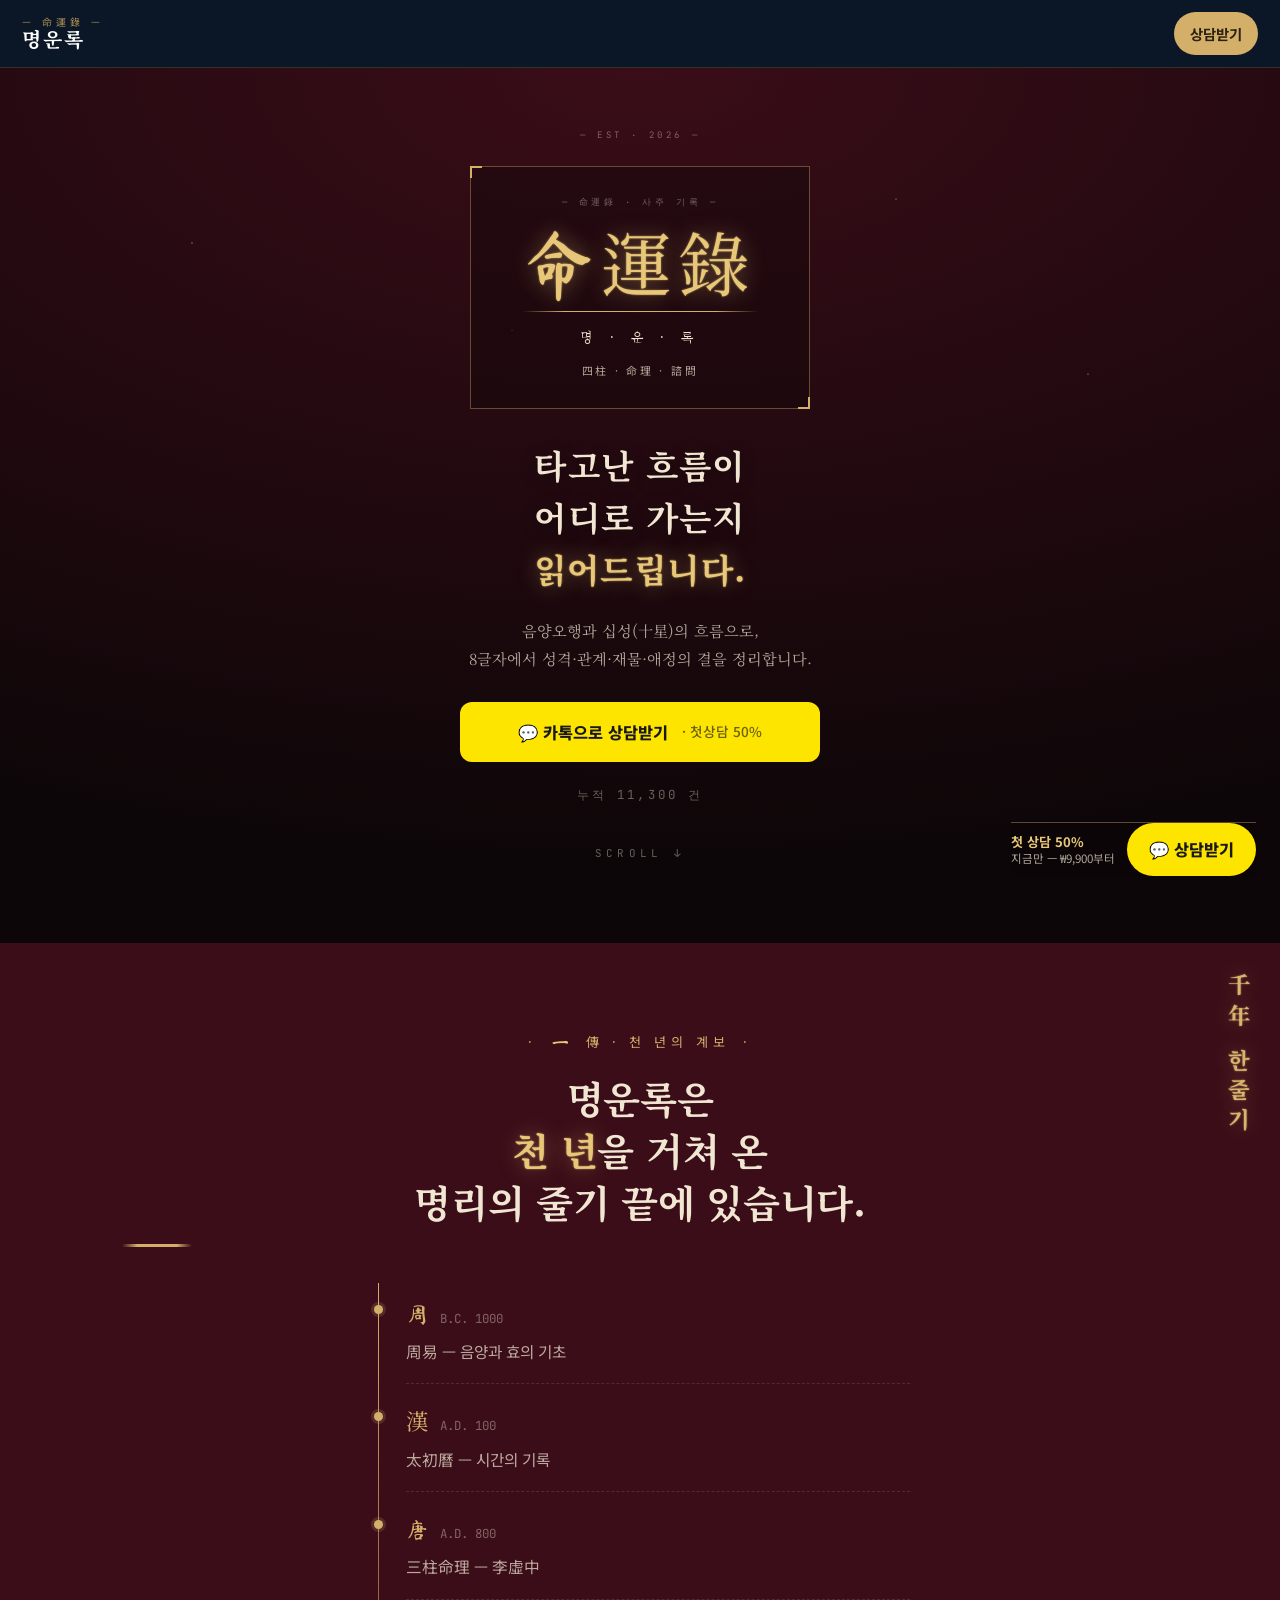
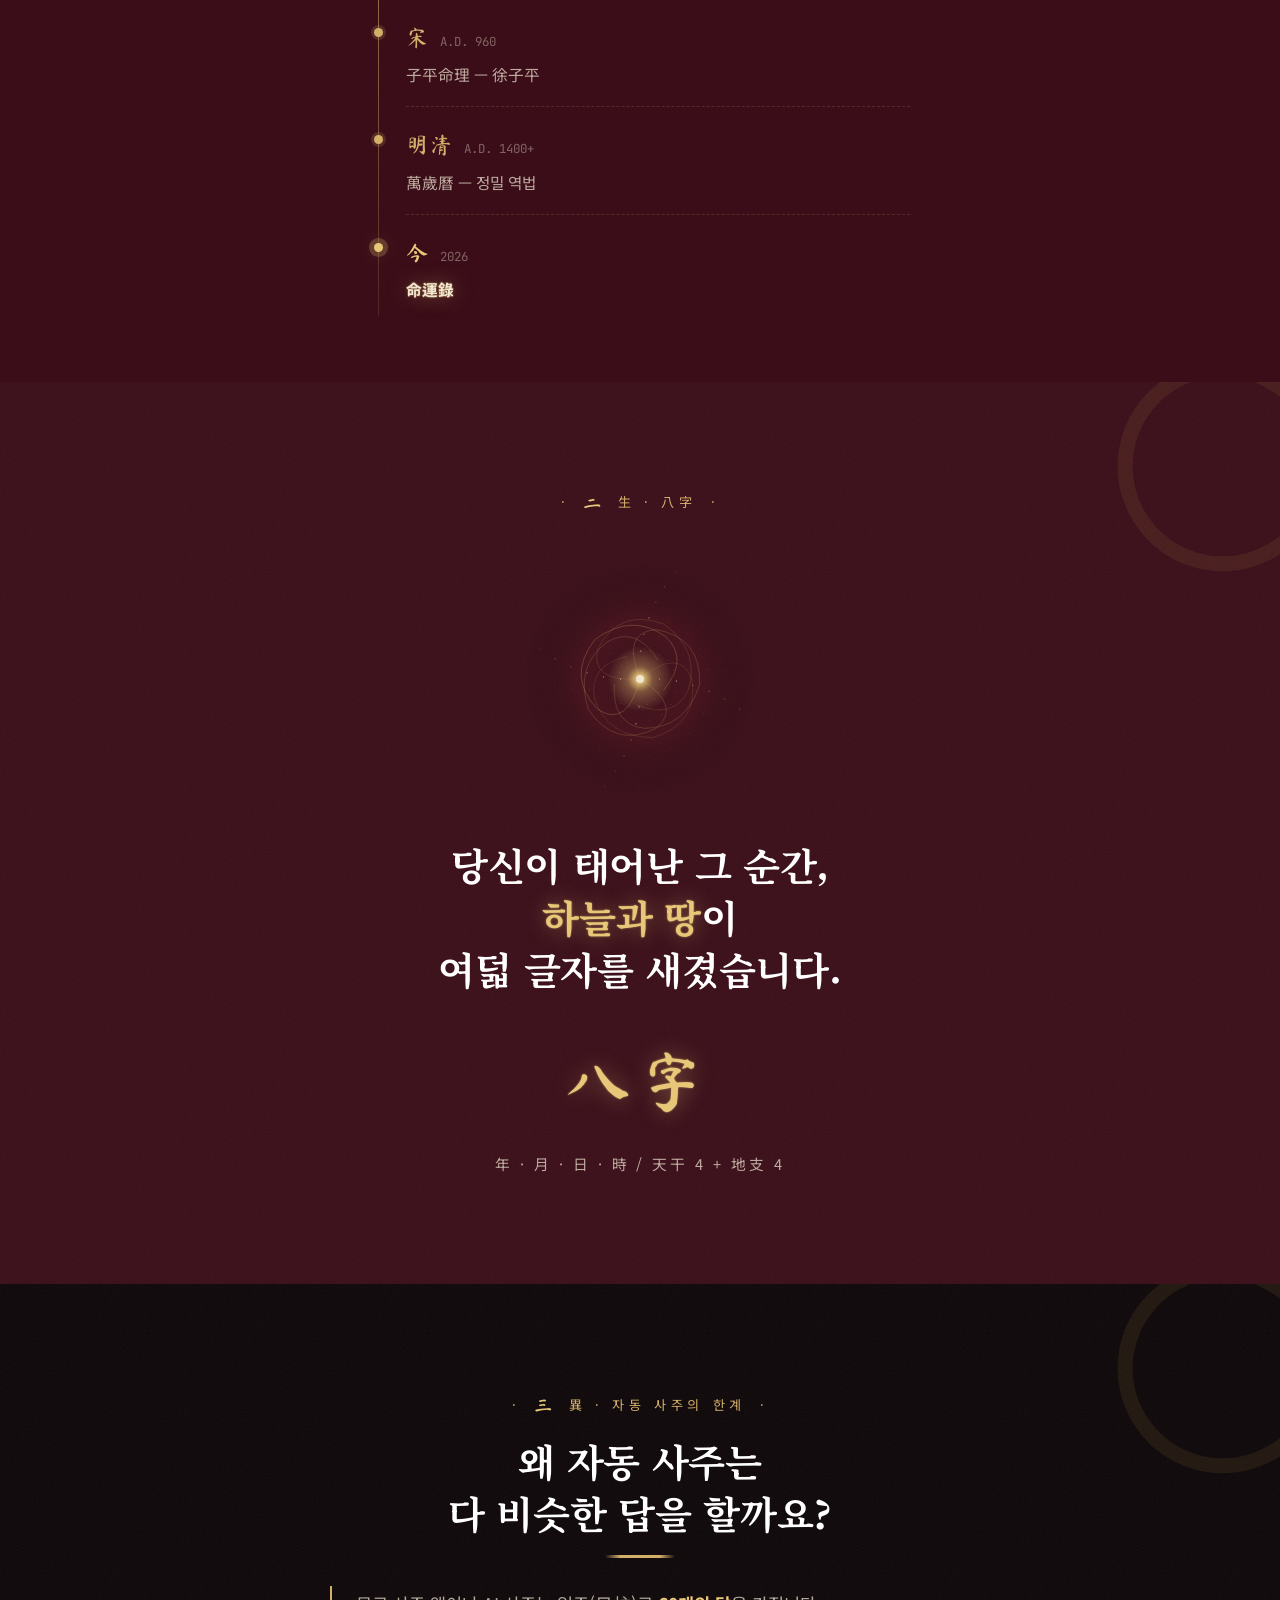
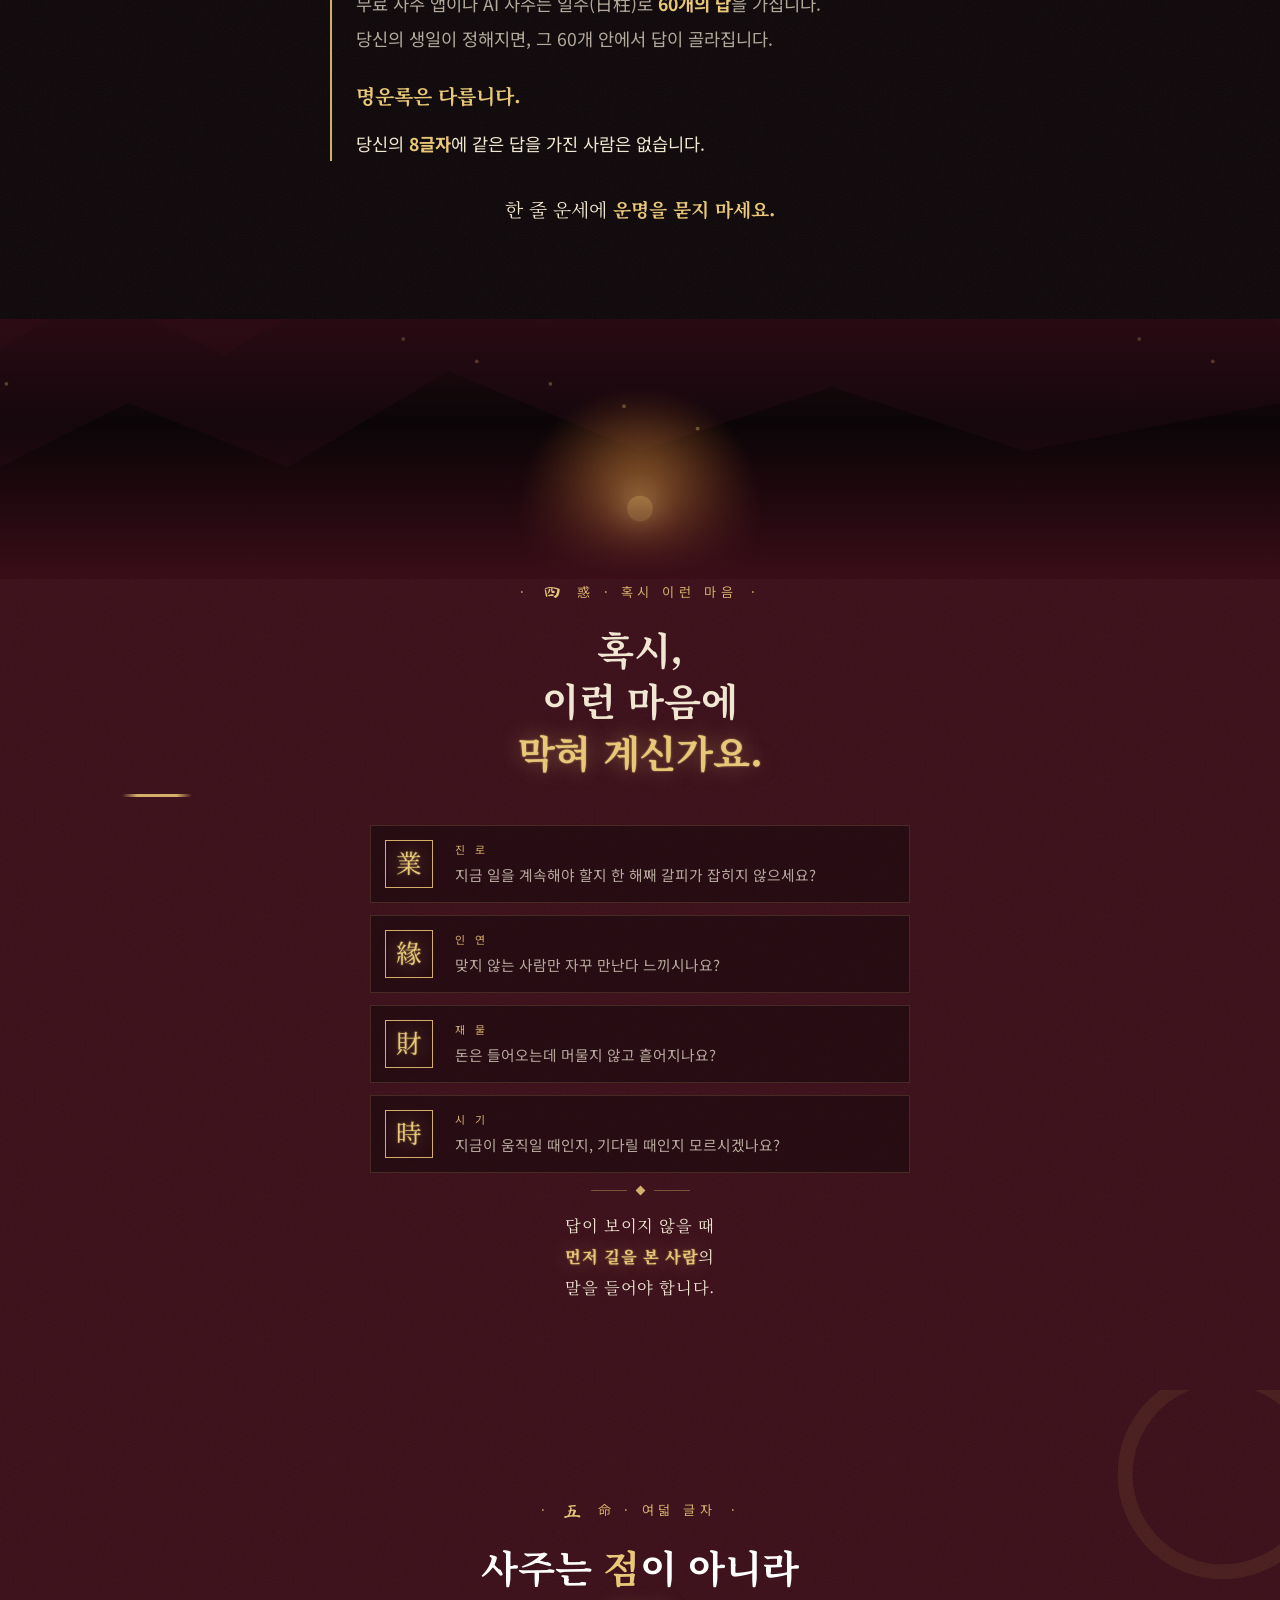
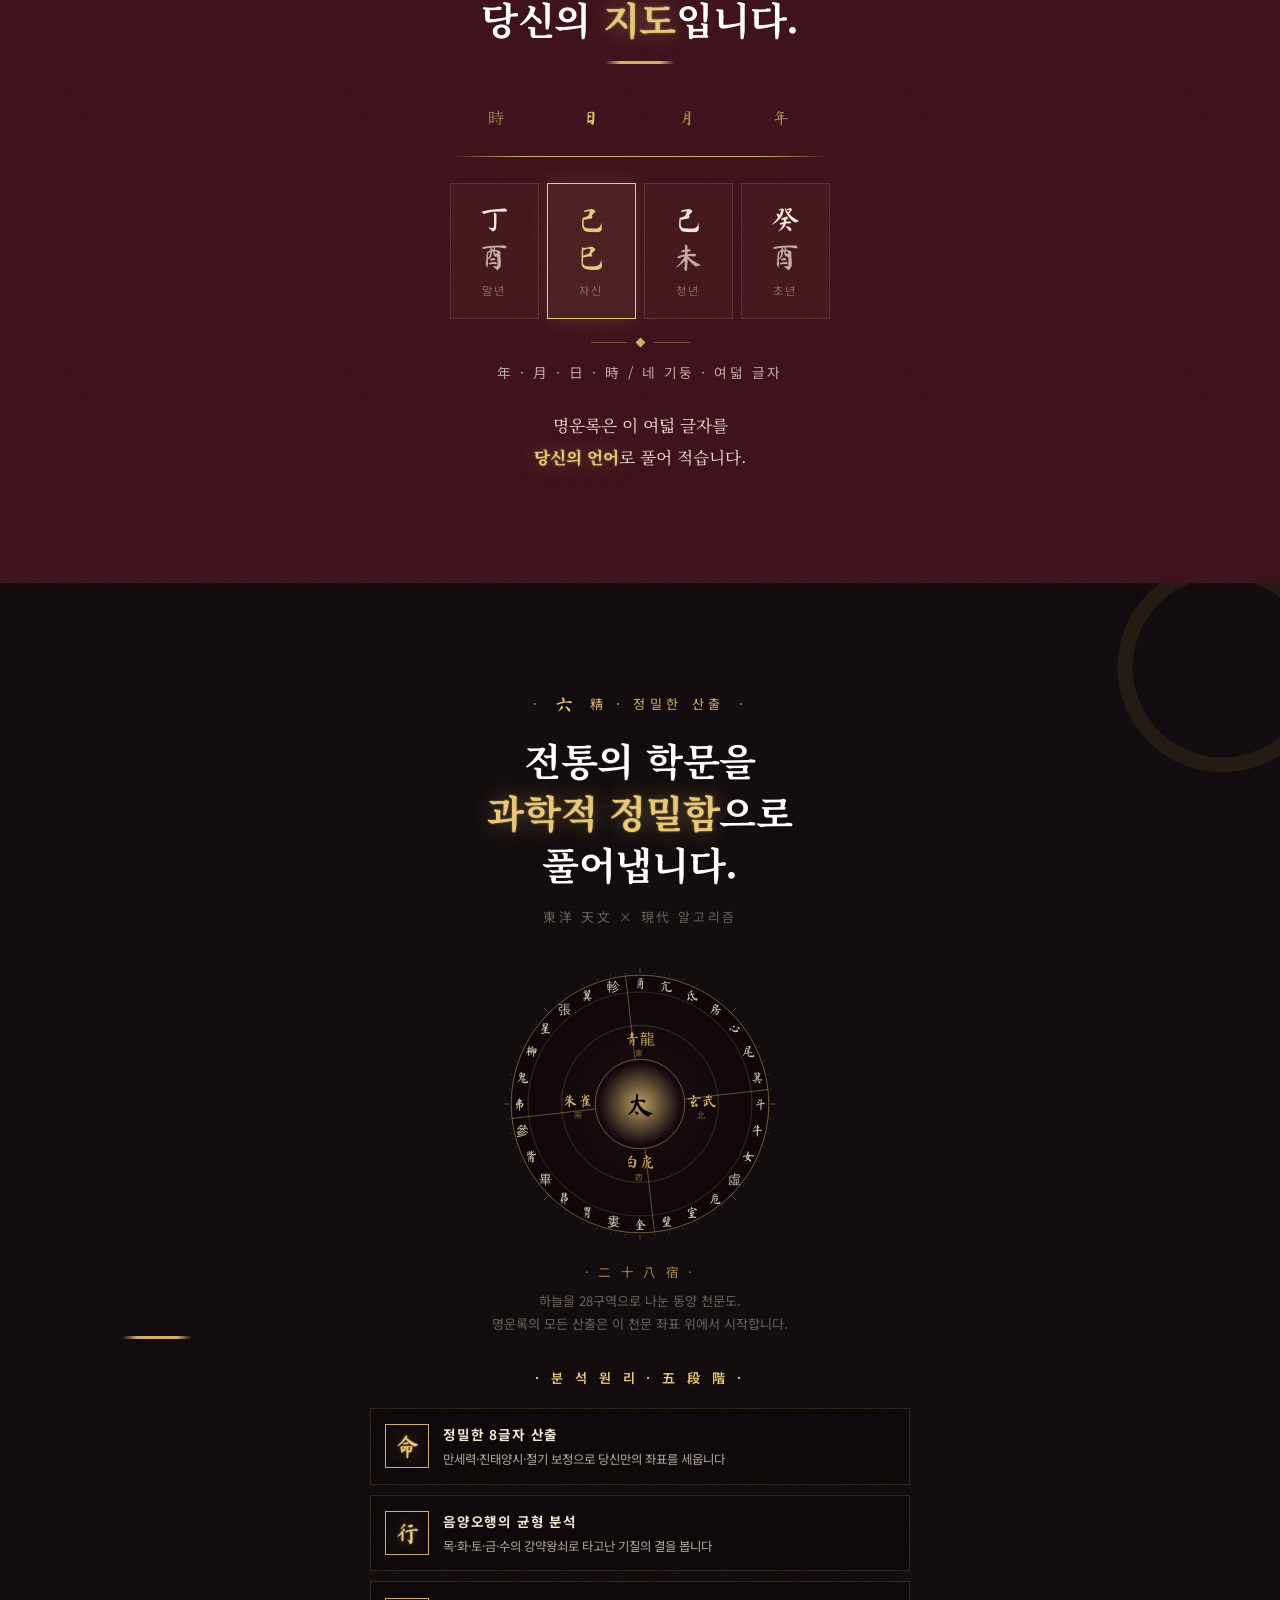
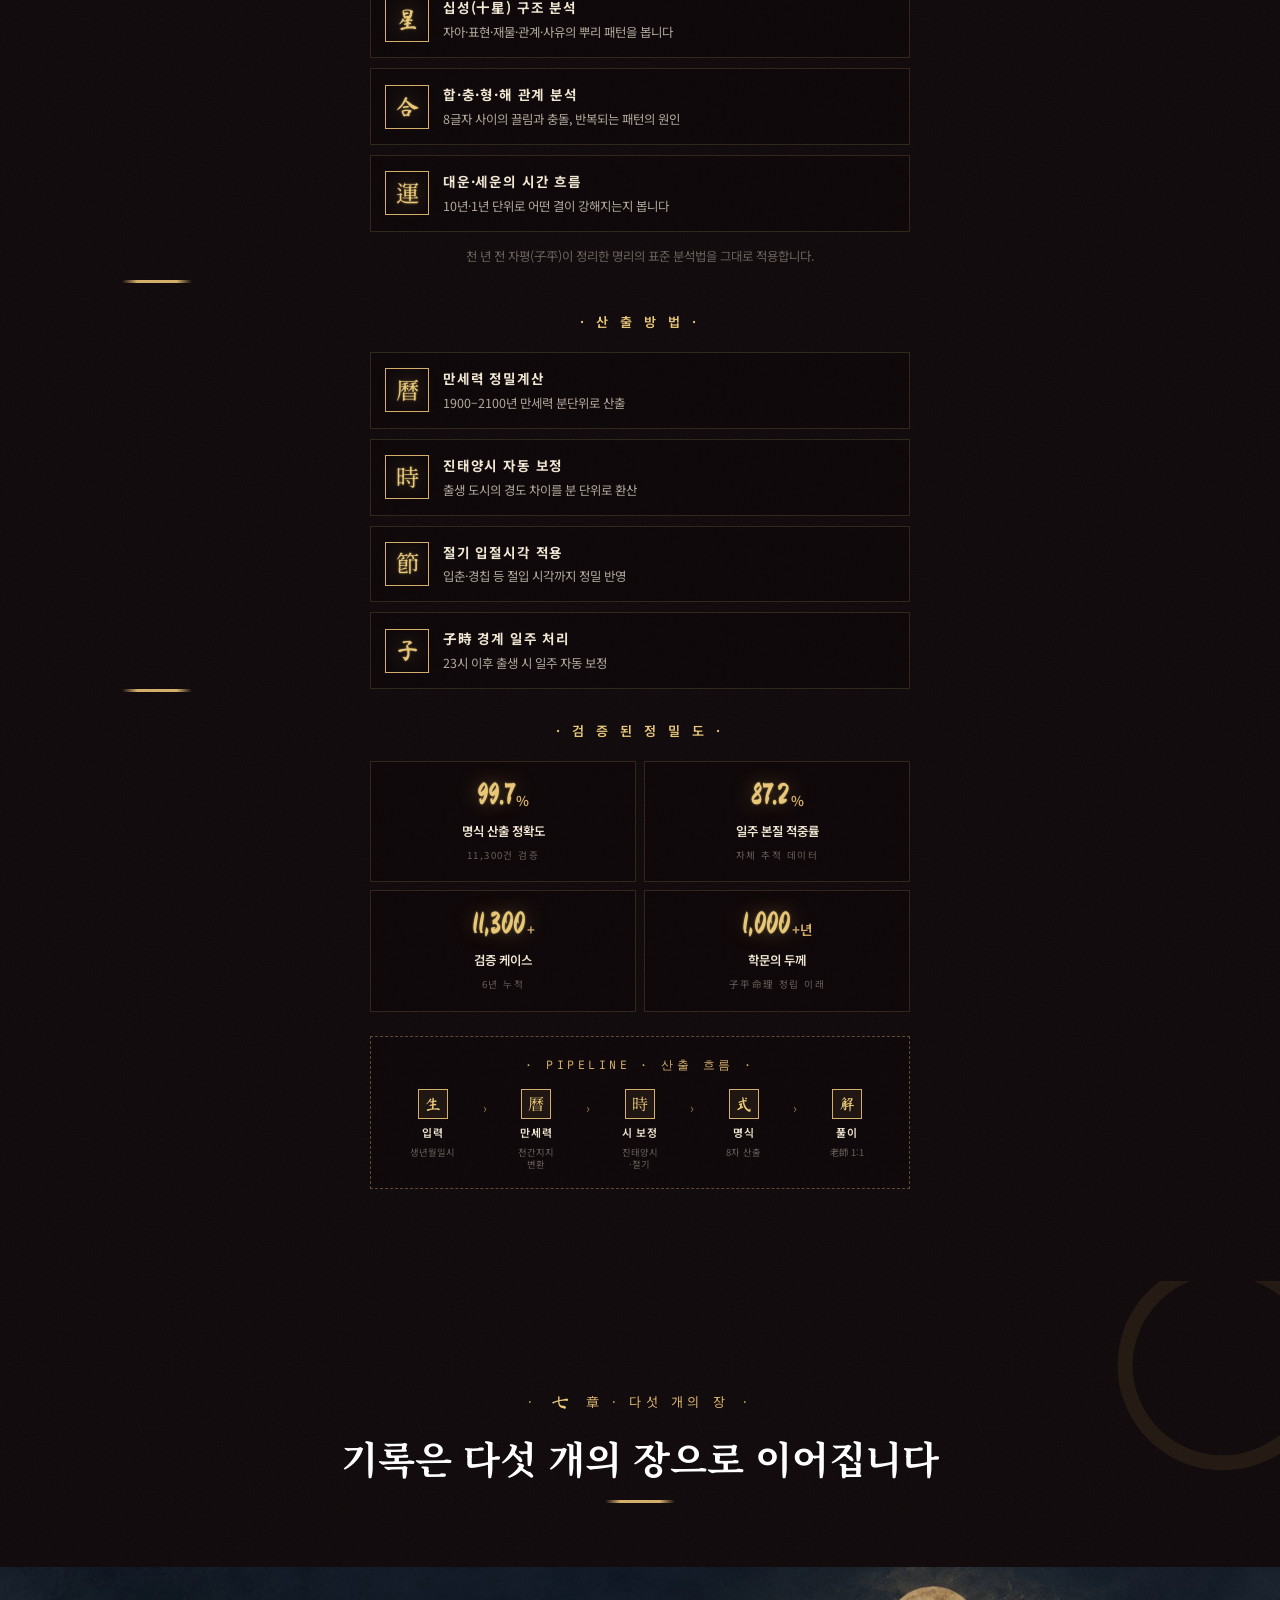
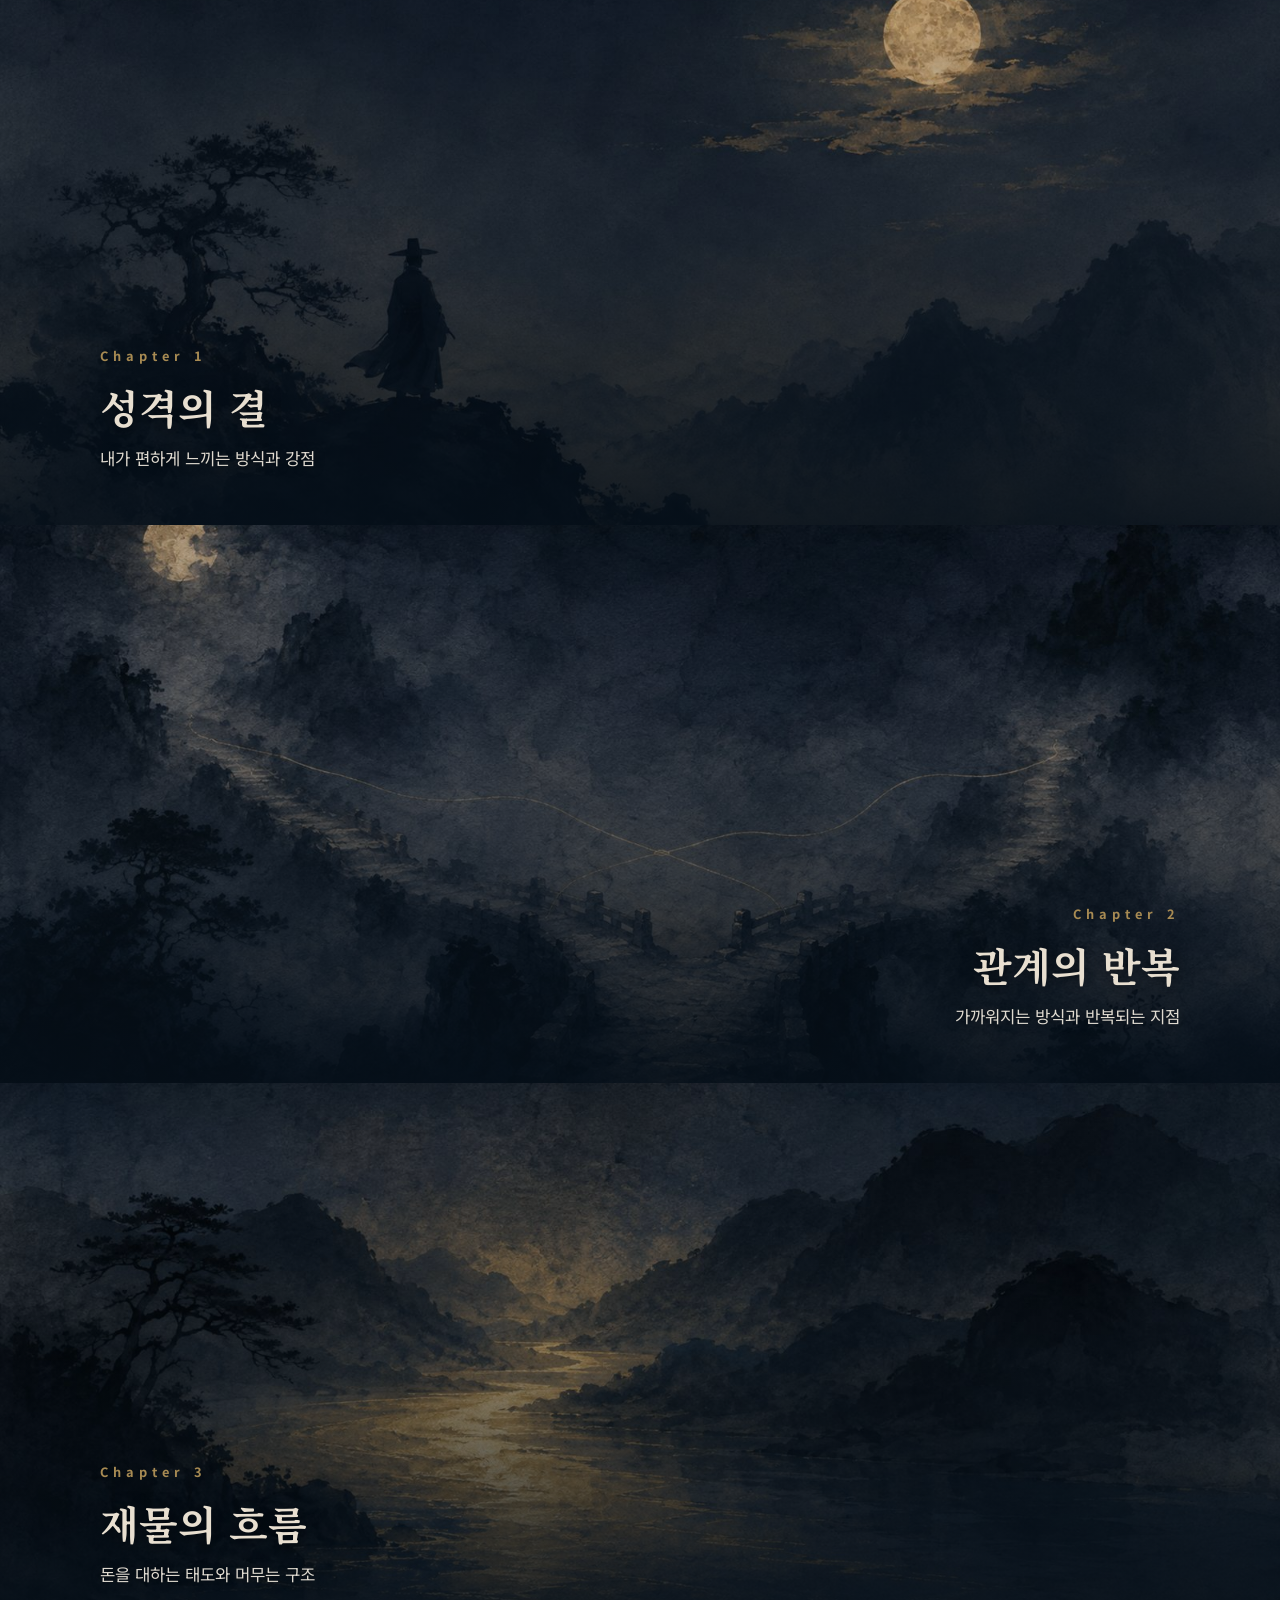
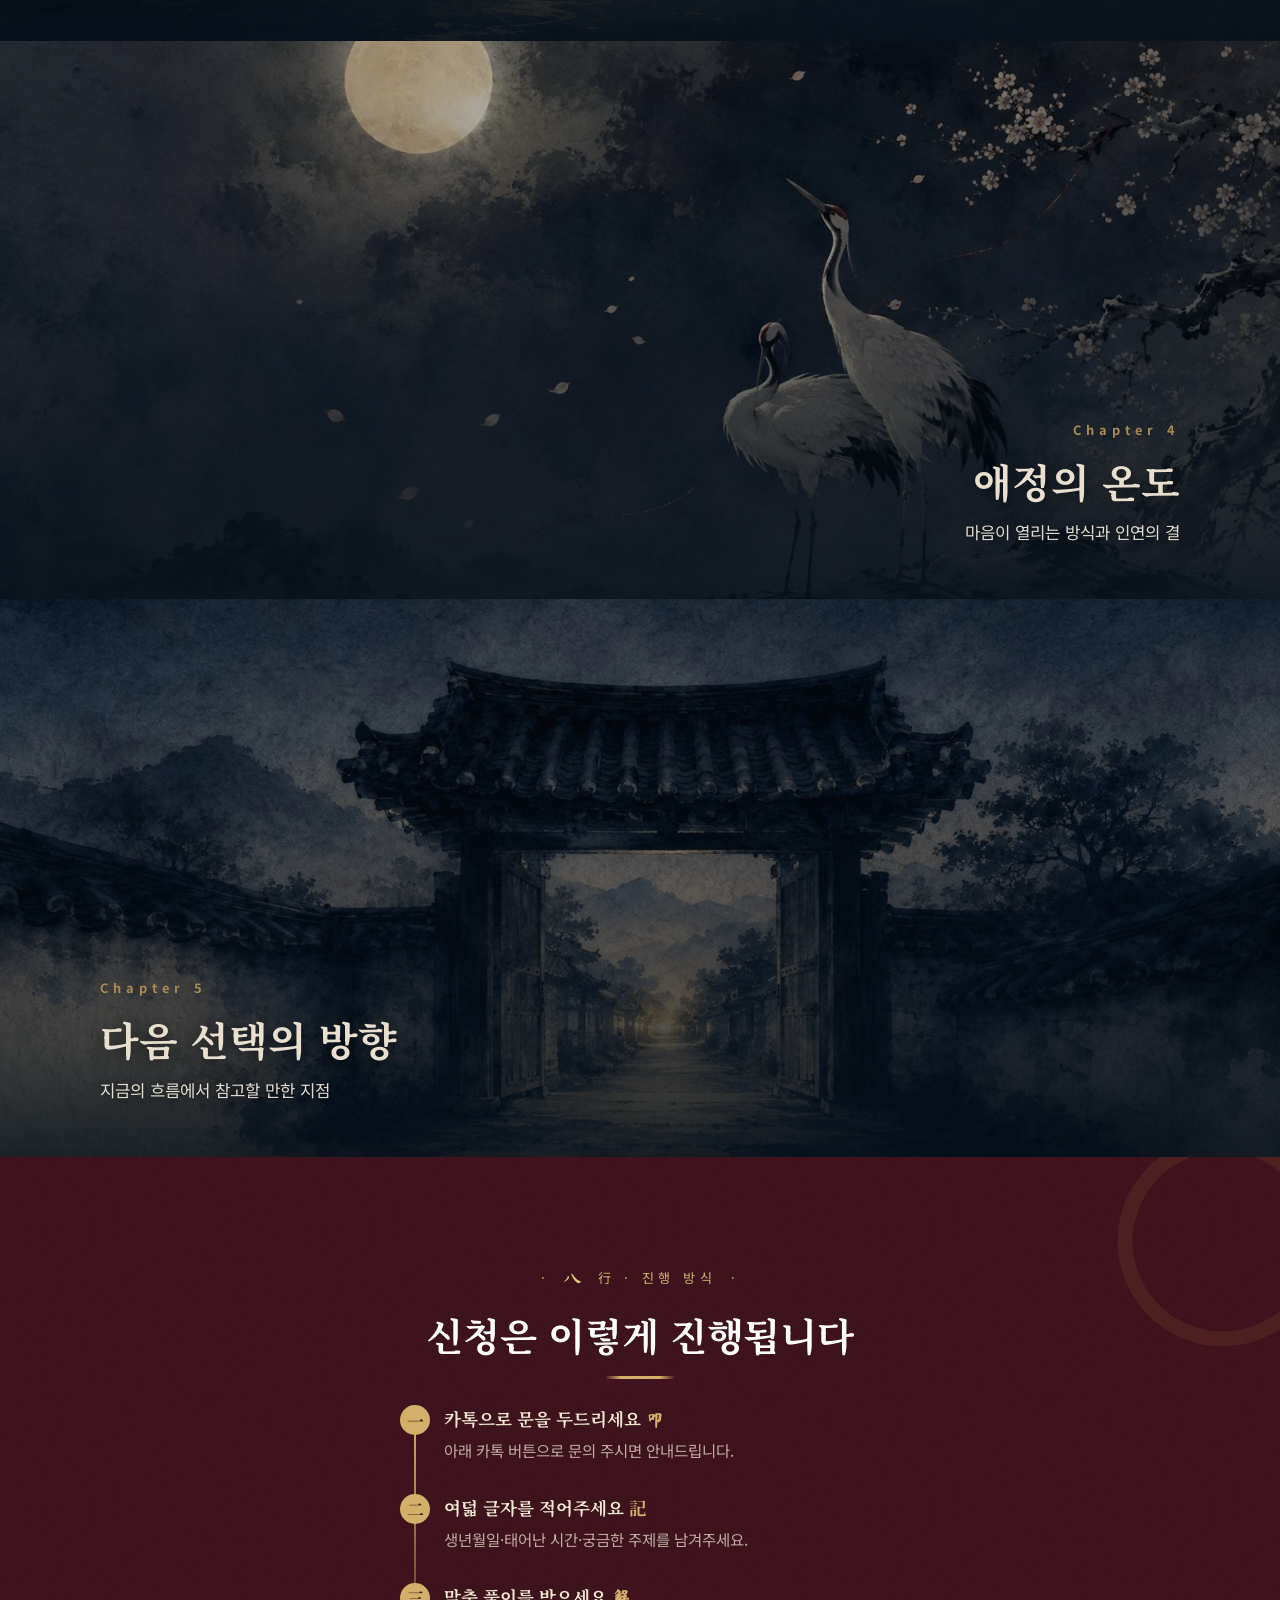
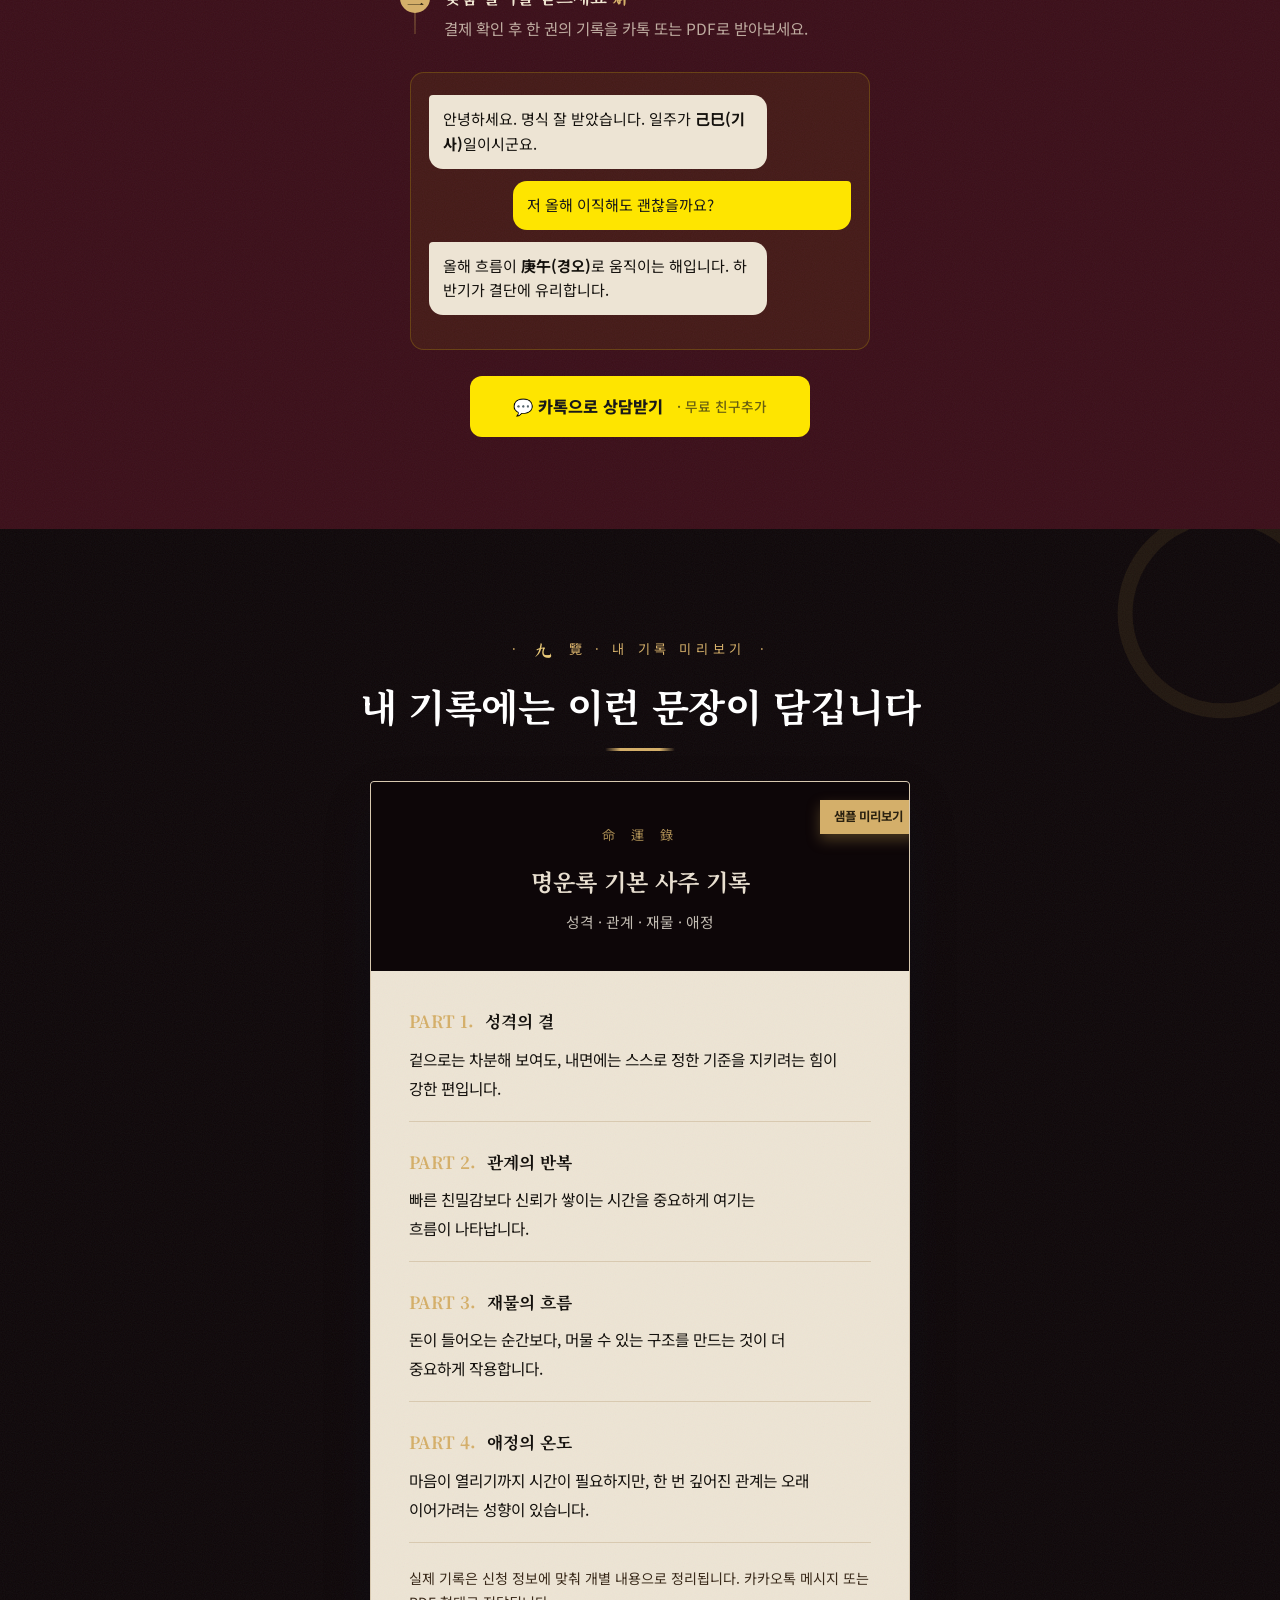
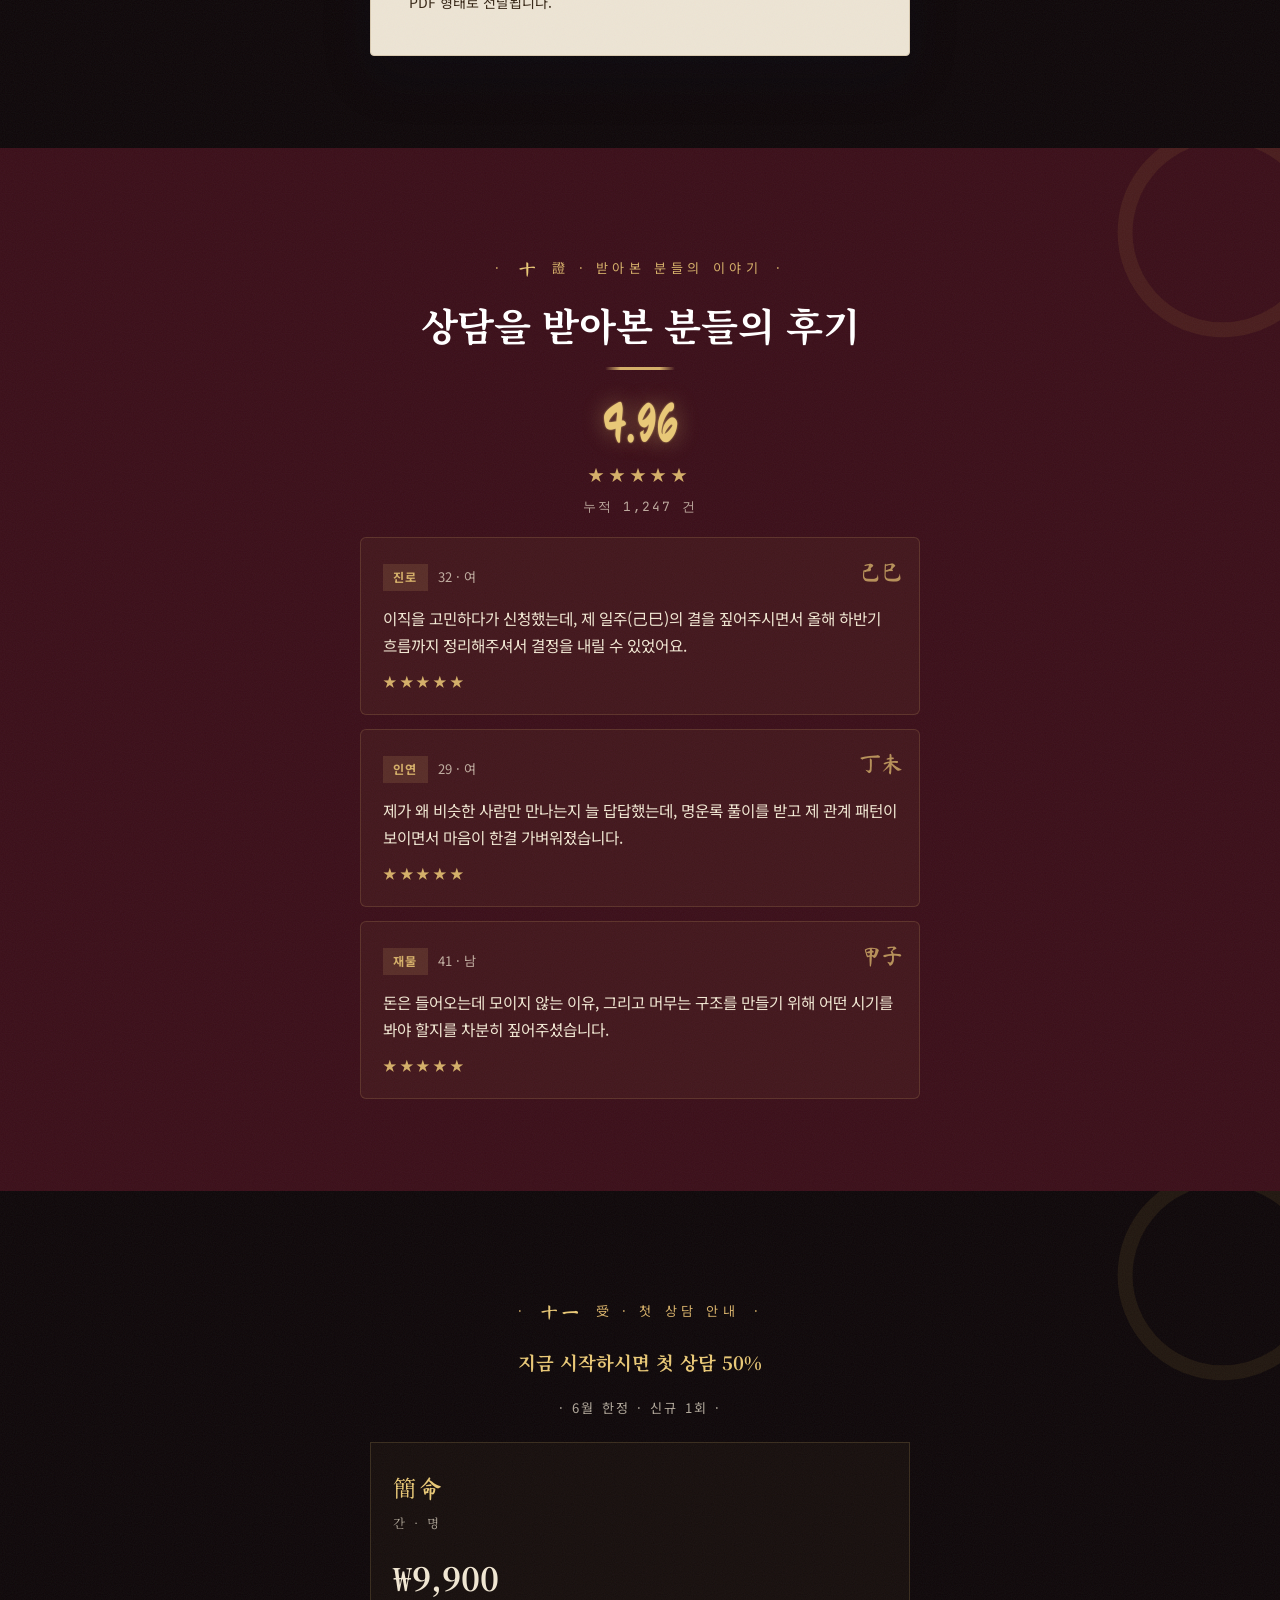
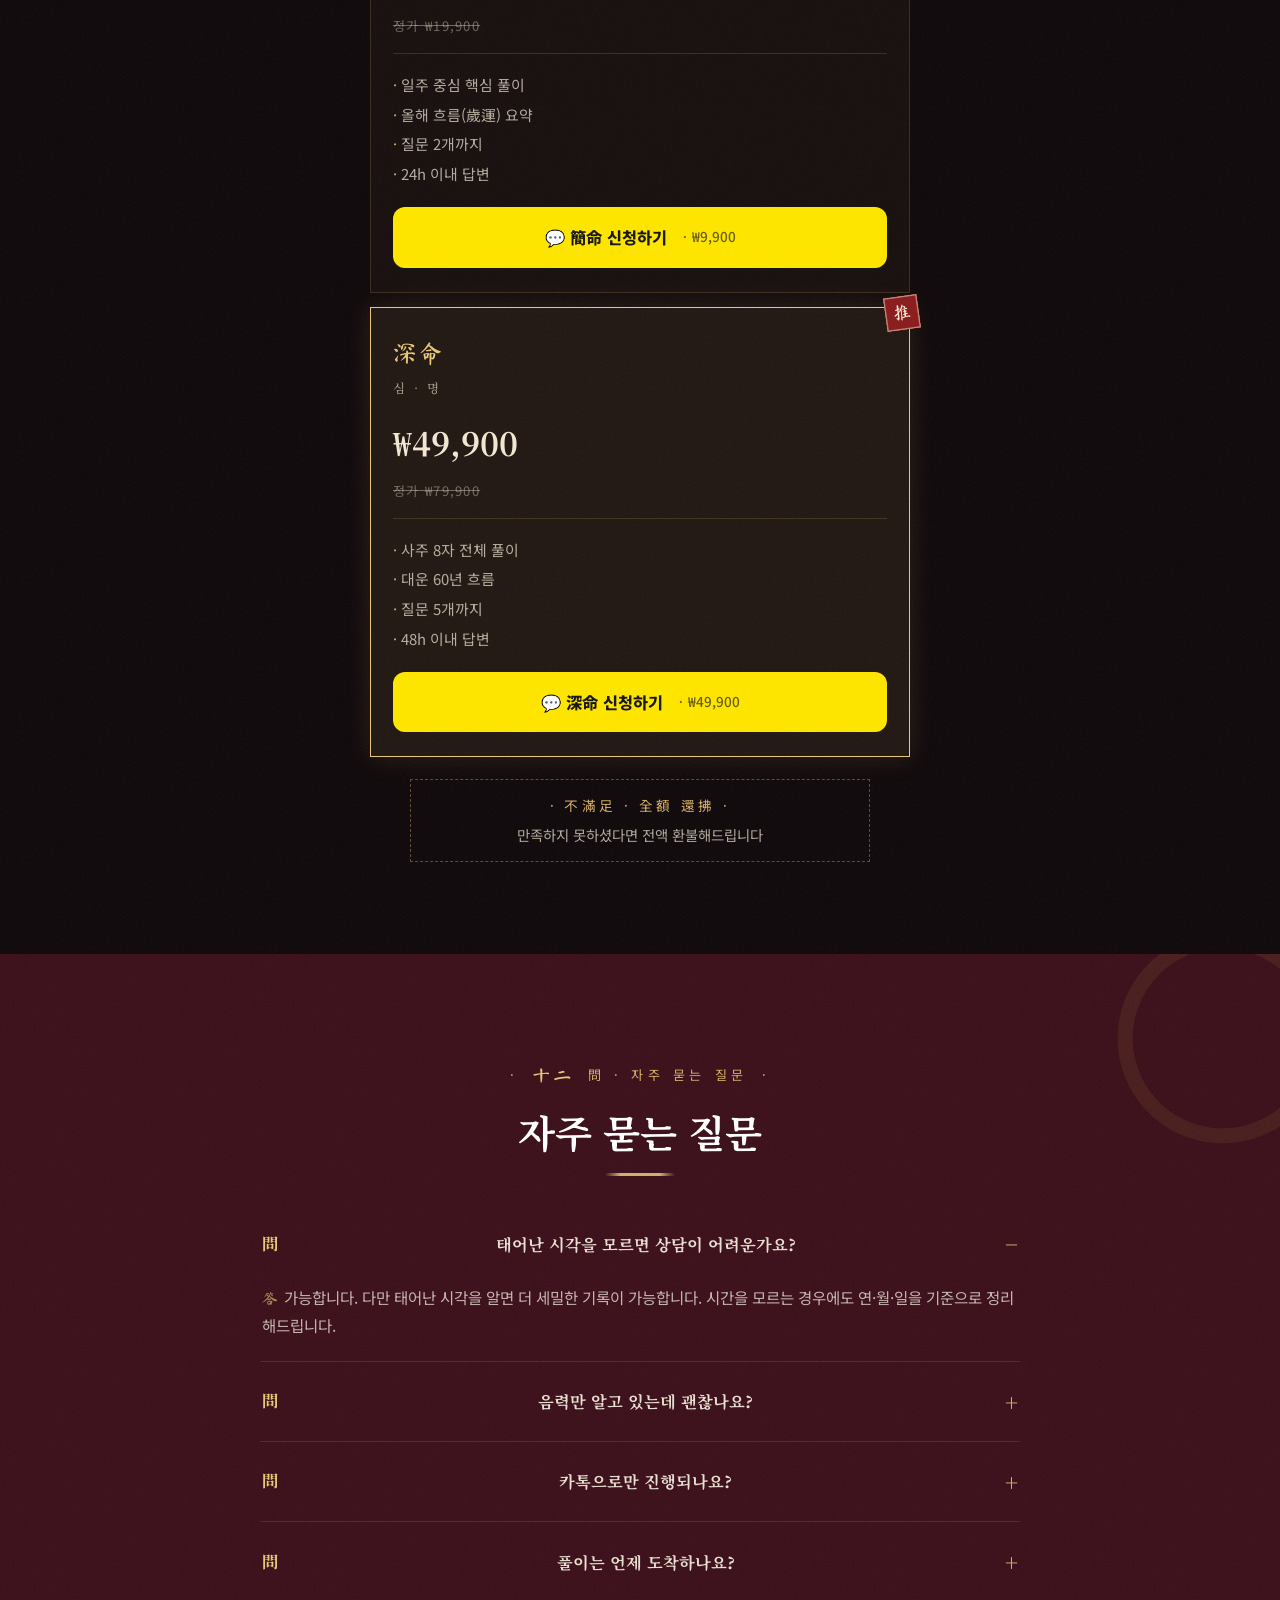
==== index.html @ 70139b12 "Lower 簡命 price to ₩9,900 (정가 ₩19,900) 簡命(간명) 가격 ₩19,900 → ₩9,900으로 인하, 정가 표시는 ₩19,900으로: - 가격 카드, 신청" ====
<!DOCTYPE html>
<html lang="ko">
<head>
  <meta charset="UTF-8" />
  <meta name="viewport" content="width=device-width, initial-scale=1.0" />
  <title>명운록 · 천 년 명리의 줄기 끝에서 — 命運錄</title>
  <meta name="description" content="명운록(命運錄) — 음양오행과 십성의 원리로 여덟 글자에서 성격·관계·재물·애정의 결을 정리하는 사주 기록. 카카오톡 1:1 안내." />
  <meta property="og:title" content="명운록(命運錄) · 천 년 명리의 줄기 끝에서" />
  <meta property="og:description" content="여덟 글자에 맞춰 한 권으로 정리한 사주 기록. 첫 상담 50%." />

  <link rel="preconnect" href="https://fonts.googleapis.com" />
  <link rel="preconnect" href="https://fonts.gstatic.com" crossorigin />
  <link href="https://fonts.googleapis.com/css2?family=Noto+Sans+KR:wght@400;500;700&family=Noto+Serif+KR:wght@300;400;600;700;900&family=Nanum+Myeongjo:wght@400;700;800&family=Gowun+Batang:wght@400;700&family=Ma+Shan+Zheng&family=JetBrains+Mono:wght@400;500&display=swap" rel="stylesheet" />
  <link rel="stylesheet" href="/css/landing.css" />
</head>
<body class="text-pretty" style="background:var(--night);color:var(--bone);">

  <!-- ===================== 헤더 ===================== -->
  <header class="site-header">
    <a href="/" class="brand" aria-label="명운록 홈">
      <span class="kr">— 命運錄 —</span>
      <span class="nm">명운록</span>
    </a>
    <a href="/apply" class="head-cta">상담받기</a>
  </header>

  <!-- ===================== 01 HERO ===================== -->
  <section class="hero bg-ink" style="background-color:var(--wine);min-height:auto;padding:60px 0 80px;">
    <div class="hero-photo" data-bg="/images/hero.jpg" aria-hidden="true" style="opacity:0;"></div>
    <div class="stars" aria-hidden="true" style="opacity:.5;"></div>

    <div class="wrap" style="position:relative;z-index:5;text-align:center;">
      <p class="mono" style="color:var(--bone-faint);font-size:9px;letter-spacing:.4em;margin:0 0 22px;">— EST · 2026 —</p>

      <div class="gold-frame hero-mark">
        <span class="est">— 命運錄 · 사주 기록 —</span>
        <span class="hanja glow-gold">命運錄</span>
        <div class="gold-rule"></div>
        <span class="kr">명 · 운 · 록</span>
        <span class="sub">四柱 · 命理 · 諮問</span>
      </div>

      <h1 style="font-family:'Noto Serif KR',serif;font-weight:700;font-size:clamp(1.7rem,5.6vw,2.1rem);line-height:1.55;letter-spacing:.04em;color:var(--bone);margin:0 0 22px;">
        타고난 흐름이<br />어디로 가는지<br /><span class="glow-gold" style="color:var(--gold-bright);">읽어드립니다.</span>
      </h1>

      <p style="font-family:'Noto Serif KR',serif;font-size:.95rem;color:var(--bone-soft);line-height:1.85;margin:0 0 28px;text-wrap:pretty;">
        음양오행과 십성(十星)의 흐름으로,<br />8글자에서 성격·관계·재물·애정의 결을 정리합니다.
      </p>

      <a class="btn-kakao-full" href="/apply" style="max-width:360px;margin:0 auto;">
        💬 카톡으로 상담받기 <span class="ksub">· 첫상담 50%</span>
      </a>

      <p class="mono" style="color:var(--bone-faint);font-size:.78rem;letter-spacing:.25em;margin:22px 0 0;">누적 11,300 건</p>

      <p class="mono" style="color:var(--bone-faint);font-size:.68rem;letter-spacing:.4em;margin:38px 0 0;">SCROLL ↓</p>
    </div>
  </section>

  <!-- ===================== 02 HERITAGE 천 년의 계보 ===================== -->
  <section class="heritage-band">
    <div class="vert-han glow-gold">千年 한줄기</div>
    <div class="wrap" style="text-align:center;position:relative;z-index:2;">
      <p class="han-label"><span class="han">一</span><span>傳 · 천 년의 계보</span></p>
      <h2 class="sec-title" style="font-family:'Noto Serif KR',serif;color:var(--bone);">
        명운록은<br /><span class="glow-gold" style="color:var(--gold-bright);">천 년</span>을 거쳐 온<br />명리의 줄기 끝에 있습니다.
      </h2>
      <hr class="rule" />
    </div>
    <div class="wrap">
      <div class="heritage reveal">
        <div class="her-row"><span class="her-era">周</span><span class="her-year">B.C. 1000</span><span class="her-name">周易 — 음양과 효의 기초</span></div>
        <div class="her-row"><span class="her-era">漢</span><span class="her-year">A.D. 100</span><span class="her-name">太初曆 — 시간의 기록</span></div>
        <div class="her-row"><span class="her-era">唐</span><span class="her-year">A.D. 800</span><span class="her-name">三柱命理 — 李虛中</span></div>
        <div class="her-row"><span class="her-era">宋</span><span class="her-year">A.D. 960</span><span class="her-name">子平命理 — 徐子平</span></div>
        <div class="her-row"><span class="her-era">明清</span><span class="her-year">A.D. 1400+</span><span class="her-name">萬歲曆 — 정밀 역법</span></div>
        <div class="her-row cur"><span class="her-era">今</span><span class="her-year">2026</span><span class="her-name glow-gold">命運錄</span></div>
      </div>
    </div>
  </section>

  <!-- ===================== 03 COSMOS 八字 인트로 (Galaxy SVG) ===================== -->
  <section class="section bg-ink" style="background-color:var(--wine);text-align:center;">
    <div class="wrap">
      <p class="han-label"><span class="han">二</span><span>生 · 八字</span></p>
      <div class="galaxy-wrap" id="galaxy-svg" aria-hidden="true"></div>
      <h2 class="sec-title" style="font-family:'Noto Serif KR',serif;">
        당신이 태어난 그 순간,<br /><span class="glow-gold" style="color:var(--gold-bright);">하늘과 땅</span>이<br />여덟 글자를 새겼습니다.
      </h2>
      <p class="brush glow-gold" style="font-size:clamp(3rem,10vw,4rem);color:var(--gold-bright);margin:30px 0 14px;letter-spacing:.15em;">八字</p>
      <p style="color:var(--bone-soft);font-size:.92rem;letter-spacing:.2em;">年 · 月 · 日 · 時 / 天干 4 + 地支 4</p>
    </div>
  </section>

  <!-- ===================== 04 자동 사주 도발 ===================== -->
  <section class="section bg-ink">
    <div class="wrap center">
      <p class="han-label"><span class="han">三</span><span>異 · 자동 사주의 한계</span></p>
      <h2 class="sec-title">왜 자동 사주는<br />다 비슷한 답을 할까요?</h2>
      <hr class="rule" />
    </div>
    <div class="wrap">
      <div class="statement reveal" style="color:var(--bone);">
        <p>무료 사주 앱이나 AI 사주는 일주(日柱)로 <strong style="color:var(--gold-bright);">60개의 답</strong>을 가집니다.<br />당신의 생일이 정해지면, 그 60개 안에서 답이 골라집니다.</p>
        <p>
          <strong style="display:block;font-family:'Noto Serif KR',serif;font-size:1.25rem;color:var(--gold-bright);margin-bottom:10px;">명운록은 다릅니다.</strong>
          당신의 <strong style="color:var(--gold-bright);">8글자</strong>에 같은 답을 가진 사람은 없습니다.
        </p>
      </div>
      <p class="pull reveal" style="color:var(--bone);">한 줄 운세에 <b style="color:var(--gold-bright);">운명을 묻지 마세요.</b></p>
    </div>
  </section>

  <!-- ===================== 05 PROBLEM 4가지 고민 (Mountain SVG) ===================== -->
  <section class="bg-ink" style="position:relative;overflow:hidden;background-color:var(--wine);">
    <div class="mountain-band" id="mountain-svg-band" aria-hidden="true"></div>
    <div class="wrap" style="padding:24px 22px 70px;text-align:center;position:relative;z-index:1;margin-top:-40px;">
      <p class="han-label"><span class="han">四</span><span>惑 · 혹시 이런 마음</span></p>
      <h2 class="sec-title" style="font-family:'Noto Serif KR',serif;color:var(--bone);">
        혹시,<br />이런 마음에<br /><span class="glow-gold" style="color:var(--gold-bright);">막혀 계신가요.</span>
      </h2>
      <hr class="rule" />
      <div class="problem-cards reveal">
        <div class="problem-card">
          <div class="pc-han-box"><span class="brush glow-gold">業</span></div>
          <div><div class="pc-label">진 로</div><div class="pc-text">지금 일을 계속해야 할지 한 해째 갈피가 잡히지 않으세요?</div></div>
        </div>
        <div class="problem-card">
          <div class="pc-han-box"><span class="brush glow-gold">緣</span></div>
          <div><div class="pc-label">인 연</div><div class="pc-text">맞지 않는 사람만 자꾸 만난다 느끼시나요?</div></div>
        </div>
        <div class="problem-card">
          <div class="pc-han-box"><span class="brush glow-gold">財</span></div>
          <div><div class="pc-label">재 물</div><div class="pc-text">돈은 들어오는데 머물지 않고 흩어지나요?</div></div>
        </div>
        <div class="problem-card">
          <div class="pc-han-box"><span class="brush glow-gold">時</span></div>
          <div><div class="pc-label">시 기</div><div class="pc-text">지금이 움직일 때인지, 기다릴 때인지 모르시겠나요?</div></div>
        </div>
      </div>
      <p class="ornament"><span class="gold-diamond"></span></p>
      <p style="font-family:'Noto Serif KR',serif;font-size:1.02rem;color:var(--bone);line-height:1.9;letter-spacing:.04em;">
        답이 보이지 않을 때<br /><strong class="glow-gold" style="color:var(--gold-bright);">먼저 길을 본 사람</strong>의<br />말을 들어야 합니다.
      </p>
    </div>
  </section>

  <!-- ===================== 06 CONCEPT 八字 ===================== -->
  <section class="section bg-ink" style="background-color:var(--wine);">
    <div class="wrap center">
      <p class="han-label"><span class="han">五</span><span>命 · 여덟 글자</span></p>
      <h2 class="sec-title">사주는 <span style="color:var(--gold-bright);">점</span>이 아니라<br />당신의 <span class="glow-gold" style="color:var(--gold-bright);">지도</span>입니다.</h2>
      <hr class="rule" />
    </div>
    <div class="wrap">
      <div class="saju-board reveal">
        <div class="sb-header">
          <span>時</span><span class="col-cur">日</span><span>月</span><span>年</span>
        </div>
        <div class="gold-rule" style="width:100%;"></div>
        <div class="sb-cells">
          <div class="sb-cell"><span class="sb-han">丁</span><span class="sb-han">酉</span><span class="sb-role">말년</span></div>
          <div class="sb-cell cur"><span class="sb-han">己</span><span class="sb-han">巳</span><span class="sb-role">자신</span></div>
          <div class="sb-cell"><span class="sb-han">己</span><span class="sb-han">未</span><span class="sb-role">청년</span></div>
          <div class="sb-cell"><span class="sb-han">癸</span><span class="sb-han">酉</span><span class="sb-role">초년</span></div>
        </div>
        <div class="ornament"><span class="gold-diamond"></span></div>
        <p class="center" style="color:var(--bone-soft);font-size:.86rem;letter-spacing:.18em;">年 · 月 · 日 · 時 / 네 기둥 · 여덟 글자</p>
      </div>
      <p class="center reveal" style="color:var(--bone);margin-top:22px;font-family:'Noto Serif KR',serif;font-size:1.05rem;line-height:1.9;">
        명운록은 이 여덟 글자를<br /><strong class="glow-gold" style="color:var(--gold-bright);">당신의 언어</strong>로 풀어 적습니다.
      </p>
    </div>
  </section>

  <!-- ===================== PRECISION 정밀 산출 (28수 + 산출4종 + stats + Pipeline) ===================== -->
  <section class="section bg-ink" style="text-align:center;">
    <div class="wrap">
      <p class="han-label"><span class="han">六</span><span>精 · 정밀한 산출</span></p>
      <h2 class="sec-title" style="font-family:'Noto Serif KR',serif;">
        전통의 학문을<br /><span class="glow-gold" style="color:var(--gold-bright);">과학적 정밀함</span>으로<br />풀어냅니다.
      </h2>
      <p style="margin-top:14px;font-size:.8rem;color:var(--bone-faint);letter-spacing:.2em;">東洋 天文 × 現代 알고리즘</p>

      <div style="margin:36px 0 18px;display:flex;justify-content:center;" id="lunar-svg" aria-hidden="true"></div>
      <p style="font-size:.78rem;color:var(--gold-soft);letter-spacing:.3em;margin-bottom:6px;">· 二 十 八 宿 ·</p>
      <p style="font-size:.82rem;color:var(--bone-faint);line-height:1.75;max-width:420px;margin:0 auto;">하늘을 28구역으로 나눈 동양 천문도.<br />명운록의 모든 산출은 이 천문 좌표 위에서 시작합니다.</p>
      <hr class="rule" />

      <!-- 분석 원리 5단계 -->
      <p style="font-size:.82rem;color:var(--gold-bright);letter-spacing:.3em;margin-bottom:18px;font-weight:600;">· 분 석 원 리 · 五 段 階 ·</p>
      <div class="methods-cards reveal">
        <div class="mc"><div class="mc-han"><span class="brush glow-gold">命</span></div><div><div class="mc-label">정밀한 8글자 산출</div><div class="mc-desc">만세력·진태양시·절기 보정으로 당신만의 좌표를 세웁니다</div></div></div>
        <div class="mc"><div class="mc-han"><span class="brush glow-gold">行</span></div><div><div class="mc-label">음양오행의 균형 분석</div><div class="mc-desc">목·화·토·금·수의 강약왕쇠로 타고난 기질의 결을 봅니다</div></div></div>
        <div class="mc"><div class="mc-han"><span class="brush glow-gold">星</span></div><div><div class="mc-label">십성(十星) 구조 분석</div><div class="mc-desc">자아·표현·재물·관계·사유의 뿌리 패턴을 봅니다</div></div></div>
        <div class="mc"><div class="mc-han"><span class="brush glow-gold">合</span></div><div><div class="mc-label">합·충·형·해 관계 분석</div><div class="mc-desc">8글자 사이의 끌림과 충돌, 반복되는 패턴의 원인</div></div></div>
        <div class="mc"><div class="mc-han"><span class="brush glow-gold">運</span></div><div><div class="mc-label">대운·세운의 시간 흐름</div><div class="mc-desc">10년·1년 단위로 어떤 결이 강해지는지 봅니다</div></div></div>
      </div>
      <p style="margin-top:14px;font-size:.78rem;color:var(--bone-faint);line-height:1.75;max-width:440px;margin-left:auto;margin-right:auto;">
        천 년 전 자평(子平)이 정리한 명리의 표준 분석법을 그대로 적용합니다.
      </p>
      <hr class="rule" />

      <p style="font-size:.82rem;color:var(--gold-bright);letter-spacing:.3em;margin-bottom:18px;font-weight:600;">· 산 출 방 법 ·</p>
      <div class="methods-cards reveal">
        <div class="mc"><div class="mc-han"><span class="brush glow-gold">曆</span></div><div><div class="mc-label">만세력 정밀계산</div><div class="mc-desc">1900–2100년 만세력 분단위로 산출</div></div></div>
        <div class="mc"><div class="mc-han"><span class="brush glow-gold">時</span></div><div><div class="mc-label">진태양시 자동 보정</div><div class="mc-desc">출생 도시의 경도 차이를 분 단위로 환산</div></div></div>
        <div class="mc"><div class="mc-han"><span class="brush glow-gold">節</span></div><div><div class="mc-label">절기 입절시각 적용</div><div class="mc-desc">입춘·경칩 등 절입 시각까지 정밀 반영</div></div></div>
        <div class="mc"><div class="mc-han"><span class="brush glow-gold">子</span></div><div><div class="mc-label">子時 경계 일주 처리</div><div class="mc-desc">23시 이후 출생 시 일주 자동 보정</div></div></div>
      </div>
      <hr class="rule" />

      <p style="font-size:.82rem;color:var(--gold-bright);letter-spacing:.3em;margin-bottom:18px;font-weight:600;">· 검 증 된 정 밀 도 ·</p>
      <div class="stats-grid-4 reveal">
        <div class="stat-c"><div class="sn-row"><span class="sn-num glow-gold">99.7</span><span class="sn-unit">%</span></div><div class="sn-label">명식 산출 정확도</div><div class="sn-sub">11,300건 검증</div></div>
        <div class="stat-c"><div class="sn-row"><span class="sn-num glow-gold">87.2</span><span class="sn-unit">%</span></div><div class="sn-label">일주 본질 적중률</div><div class="sn-sub">자체 추적 데이터</div></div>
        <div class="stat-c"><div class="sn-row"><span class="sn-num glow-gold">11,300</span><span class="sn-unit">+</span></div><div class="sn-label">검증 케이스</div><div class="sn-sub">6년 누적</div></div>
        <div class="stat-c"><div class="sn-row"><span class="sn-num glow-gold">1,000</span><span class="sn-unit">+년</span></div><div class="sn-label">학문의 두께</div><div class="sn-sub">子平命理 정립 이래</div></div>
      </div>

      <div class="pipeline-box reveal">
        <div class="pb-head">· PIPELINE · 산출 흐름 ·</div>
        <div class="pipeline-row">
          <div class="ps"><div class="ps-h"><span>生</span></div><div class="ps-label">입력</div><div class="ps-sub">생년월일시</div></div>
          <div class="ps-arrow">›</div>
          <div class="ps"><div class="ps-h"><span>曆</span></div><div class="ps-label">만세력</div><div class="ps-sub">천간지지<br />변환</div></div>
          <div class="ps-arrow">›</div>
          <div class="ps"><div class="ps-h"><span>時</span></div><div class="ps-label">시 보정</div><div class="ps-sub">진태양시<br />·절기</div></div>
          <div class="ps-arrow">›</div>
          <div class="ps"><div class="ps-h"><span>式</span></div><div class="ps-label">명식</div><div class="ps-sub">8자 산출</div></div>
          <div class="ps-arrow">›</div>
          <div class="ps"><div class="ps-h"><span>解</span></div><div class="ps-label">풀이</div><div class="ps-sub">老師 1:1</div></div>
        </div>
      </div>
    </div>
  </section>

  <!-- ===================== 챕터 이미지 ===================== -->
  <section class="section bg-ink" id="chapters" style="padding-bottom:36px;">
    <div class="wrap center">
      <p class="han-label"><span class="han">七</span><span>章 · 다섯 개의 장</span></p>
      <h2 class="sec-title">기록은 다섯 개의 장으로 이어집니다</h2>
      <hr class="rule" />
    </div>
  </section>

  <div class="chapters">
    <section class="chapter ch-1">
      <div class="ch-photo" data-bg="/images/chapter-personality.jpg" aria-hidden="true"></div>
      <div class="wrap ch-text reveal">
        <span class="ch-num">Chapter 1</span><h3 class="ch-title">성격의 결</h3><p class="ch-desc">내가 편하게 느끼는 방식과 강점</p>
      </div>
    </section>
    <section class="chapter ch-2 alt">
      <div class="ch-photo" data-bg="/images/chapter-relationship.jpg" aria-hidden="true"></div>
      <div class="wrap ch-text reveal">
        <span class="ch-num">Chapter 2</span><h3 class="ch-title">관계의 반복</h3><p class="ch-desc">가까워지는 방식과 반복되는 지점</p>
      </div>
    </section>
    <section class="chapter ch-3">
      <div class="ch-photo" data-bg="/images/chapter-wealth.jpg" aria-hidden="true"></div>
      <div class="wrap ch-text reveal">
        <span class="ch-num">Chapter 3</span><h3 class="ch-title">재물의 흐름</h3><p class="ch-desc">돈을 대하는 태도와 머무는 구조</p>
      </div>
    </section>
    <section class="chapter ch-4 alt">
      <div class="ch-photo" data-bg="/images/chapter-love.jpg" aria-hidden="true"></div>
      <div class="wrap ch-text reveal">
        <span class="ch-num">Chapter 4</span><h3 class="ch-title">애정의 온도</h3><p class="ch-desc">마음이 열리는 방식과 인연의 결</p>
      </div>
    </section>
    <section class="chapter ch-5">
      <div class="ch-photo" data-bg="/images/chapter-life.jpg" aria-hidden="true"></div>
      <div class="wrap ch-text reveal">
        <span class="ch-num">Chapter 5</span><h3 class="ch-title">다음 선택의 방향</h3><p class="ch-desc">지금의 흐름에서 참고할 만한 지점</p>
      </div>
    </section>
  </div>

  <!-- ===================== 08 HOW 3단계 + 카톡 미리보기 ===================== -->
  <section class="section bg-ink" style="background-color:var(--wine);">
    <div class="wrap center">
      <p class="han-label"><span class="han">八</span><span>行 · 진행 방식</span></p>
      <h2 class="sec-title">신청은 이렇게 진행됩니다</h2>
      <hr class="rule" />
    </div>
    <div class="wrap">
      <div class="timeline reveal">
        <div class="tl-step"><span class="tl-num">一</span><h3 style="color:var(--bone);">카톡으로 문을 두드리세요 <span class="brush" style="color:var(--gold);">叩</span></h3><p style="color:var(--bone-soft);">아래 카톡 버튼으로 문의 주시면 안내드립니다.</p></div>
        <div class="tl-step"><span class="tl-num">二</span><h3 style="color:var(--bone);">여덟 글자를 적어주세요 <span class="brush" style="color:var(--gold);">記</span></h3><p style="color:var(--bone-soft);">생년월일·태어난 시간·궁금한 주제를 남겨주세요.</p></div>
        <div class="tl-step"><span class="tl-num">三</span><h3 style="color:var(--bone);">맞춤 풀이를 받으세요 <span class="brush" style="color:var(--gold);">解</span></h3><p style="color:var(--bone-soft);">결제 확인 후 한 권의 기록을 카톡 또는 PDF로 받아보세요.</p></div>
      </div>

      <div class="chat-preview reveal" aria-hidden="true">
        <div class="chat-bubble left">안녕하세요. 명식 잘 받았습니다. 일주가 <strong>己巳(기사)</strong>일이시군요.</div>
        <div class="chat-bubble right">저 올해 이직해도 괜찮을까요?</div>
        <div class="chat-bubble left">올해 흐름이 <strong>庚午(경오)</strong>로 움직이는 해입니다. 하반기가 결단에 유리합니다.</div>
      </div>

      <div class="center" style="margin-top:26px;">
        <a class="btn-kakao-full" href="/apply" style="max-width:340px;margin:0 auto;">
          💬 카톡으로 상담받기 <span class="ksub">· 무료 친구추가</span>
        </a>
      </div>
    </div>
  </section>

  <!-- ===================== 09 미리보기 PDF ===================== -->
  <section class="section bg-ink">
    <div class="wrap center">
      <p class="han-label"><span class="han">九</span><span>覽 · 내 기록 미리보기</span></p>
      <h2 class="sec-title">내 기록에는 이런 문장이 담깁니다</h2>
      <hr class="rule" />
    </div>
    <div class="wrap" style="margin-top:30px;">
      <div class="report-doc reveal">
        <span class="doc-float">샘플 미리보기</span>
        <div class="doc-cover">
          <div class="dc-mark">命 運 錄</div>
          <div class="dc-title">명운록 기본 사주 기록</div>
          <div class="dc-sub">성격 · 관계 · 재물 · 애정</div>
        </div>
        <div class="doc-body">
          <p class="doc-part"><span class="pt">PART 1.</span> 성격의 결</p>
          <p class="doc-text">겉으로는 차분해 보여도, 내면에는 스스로 정한 기준을 지키려는 힘이 강한 편입니다.</p>
          <p class="doc-part"><span class="pt">PART 2.</span> 관계의 반복</p>
          <p class="doc-text">빠른 친밀감보다 신뢰가 쌓이는 시간을 중요하게 여기는 흐름이 나타납니다.</p>
          <p class="doc-part"><span class="pt">PART 3.</span> 재물의 흐름</p>
          <p class="doc-text">돈이 들어오는 순간보다, 머물 수 있는 구조를 만드는 것이 더 중요하게 작용합니다.</p>
          <p class="doc-part"><span class="pt">PART 4.</span> 애정의 온도</p>
          <p class="doc-text">마음이 열리기까지 시간이 필요하지만, 한 번 깊어진 관계는 오래 이어가려는 성향이 있습니다.</p>
          <p class="doc-note">실제 기록은 신청 정보에 맞춰 개별 내용으로 정리됩니다. 카카오톡 메시지 또는 PDF 형태로 전달됩니다.</p>
        </div>
      </div>
    </div>
  </section>

  <!-- ===================== 10 REVIEWS 4.96 + 3 후기 ===================== -->
  <section class="section bg-ink" style="background-color:var(--wine);">
    <div class="wrap center">
      <p class="han-label"><span class="han">十</span><span>證 · 받아본 분들의 이야기</span></p>
      <h2 class="sec-title">상담을 받아본 분들의 후기</h2>
      <hr class="rule" />
      <div class="review-score">
        <div class="num glow-gold">4.96</div>
        <div class="stars">★★★★★</div>
        <div class="total mono">누적 1,247 건</div>
      </div>
    </div>
    <div class="wrap">
      <div class="review-cards reveal">
        <div class="review-card2">
          <span class="rc-tag">진로</span><span class="rc-meta">32 · 여</span>
          <span class="rc-han brush">己巳</span>
          <p class="rc-text">이직을 고민하다가 신청했는데, 제 일주(己巳)의 결을 짚어주시면서 올해 하반기 흐름까지 정리해주셔서 결정을 내릴 수 있었어요.</p>
          <div class="rc-stars">★★★★★</div>
        </div>
        <div class="review-card2">
          <span class="rc-tag">인연</span><span class="rc-meta">29 · 여</span>
          <span class="rc-han brush">丁未</span>
          <p class="rc-text">제가 왜 비슷한 사람만 만나는지 늘 답답했는데, 명운록 풀이를 받고 제 관계 패턴이 보이면서 마음이 한결 가벼워졌습니다.</p>
          <div class="rc-stars">★★★★★</div>
        </div>
        <div class="review-card2">
          <span class="rc-tag">재물</span><span class="rc-meta">41 · 남</span>
          <span class="rc-han brush">甲子</span>
          <p class="rc-text">돈은 들어오는데 모이지 않는 이유, 그리고 머무는 구조를 만들기 위해 어떤 시기를 봐야 할지를 차분히 짚어주셨습니다.</p>
          <div class="rc-stars">★★★★★</div>
        </div>
      </div>
    </div>
  </section>

  <!-- ===================== 11 PRICING 할인 + 환불보증 ===================== -->
  <section class="section bg-ink">
    <div class="wrap center">
      <p class="han-label"><span class="han">十一</span><span>受 · 첫 상담 안내</span></p>
      <div class="price-discount">
        <p class="hl">지금 시작하시면 첫 상담 50%</p>
        <p class="sub">· 6월 한정 · 신규 1회 ·</p>
      </div>
    </div>
    <div class="wrap">
      <div class="tier-grid reveal">
        <div class="tier">
          <div class="tier-name">簡命<span class="tier-name-kr">간 · 명</span></div>
          <div class="tier-price">₩9,900</div>
          <span class="tier-orig">정가 ₩19,900</span>
          <ul>
            <li>일주 중심 핵심 풀이</li>
            <li>올해 흐름(歲運) 요약</li>
            <li>질문 2개까지</li>
            <li>24h 이내 답변</li>
          </ul>
          <div style="margin-top:18px;"><a class="btn-kakao-full" href="/apply">💬 簡命 신청하기 <span class="ksub">· ₩9,900</span></a></div>
        </div>
        <div class="tier featured">
          <span class="seal-sm tier-stamp">推</span>
          <div class="tier-name">深命<span class="tier-name-kr">심 · 명</span></div>
          <div class="tier-price">₩49,900</div>
          <span class="tier-orig">정가 ₩79,900</span>
          <ul>
            <li>사주 8자 전체 풀이</li>
            <li>대운 60년 흐름</li>
            <li>질문 5개까지</li>
            <li>48h 이내 답변</li>
          </ul>
          <div style="margin-top:18px;"><a class="btn-kakao-full" href="/apply">💬 深命 신청하기 <span class="ksub">· ₩49,900</span></a></div>
        </div>
      </div>
      <div class="refund-box reveal">
        <span class="head">· 不滿足 · 全額 還拂 ·</span>
        만족하지 못하셨다면 전액 환불해드립니다
      </div>
    </div>
  </section>

  <!-- ===================== 12 FAQ ===================== -->
  <section class="section bg-ink" style="background-color:var(--wine);">
    <div class="wrap center">
      <p class="han-label"><span class="han">十二</span><span>問 · 자주 묻는 질문</span></p>
      <h2 class="sec-title">자주 묻는 질문</h2>
      <hr class="rule" />
    </div>
    <div class="wrap">
      <div class="faq slim">
        <details open>
          <summary><span class="brush" style="color:var(--gold-bright);margin-right:8px;">問</span>태어난 시각을 모르면 상담이 어려운가요?</summary>
          <div class="faq-body"><span class="brush" style="color:var(--gold-soft);margin-right:6px;">答</span>가능합니다. 다만 태어난 시각을 알면 더 세밀한 기록이 가능합니다. 시간을 모르는 경우에도 연·월·일을 기준으로 정리해드립니다.</div>
        </details>
        <details>
          <summary><span class="brush" style="color:var(--gold-bright);margin-right:8px;">問</span>음력만 알고 있는데 괜찮나요?</summary>
          <div class="faq-body"><span class="brush" style="color:var(--gold-soft);margin-right:6px;">答</span>괜찮습니다. 음력을 양력으로 정밀 환산하여 명식을 세웁니다. 신청 시 음력 여부를 표시해 주세요.</div>
        </details>
        <details>
          <summary><span class="brush" style="color:var(--gold-bright);margin-right:8px;">問</span>카톡으로만 진행되나요?</summary>
          <div class="faq-body"><span class="brush" style="color:var(--gold-soft);margin-right:6px;">答</span>네, 모든 진행은 카카오톡으로 안내드립니다. 텍스트로 차분히 두고 읽으실 수 있도록 카톡 메시지 또는 PDF로 전달합니다.</div>
        </details>
        <details>
          <summary><span class="brush" style="color:var(--gold-bright);margin-right:8px;">問</span>풀이는 언제 도착하나요?</summary>
          <div class="faq-body"><span class="brush" style="color:var(--gold-soft);margin-right:6px;">答</span>簡命은 24시간 이내, 深命은 48시간 이내 전달드립니다. 한 분의 사주를 한 권으로 정리해 드리느라 자동 처리는 어렵습니다.</div>
        </details>
        <details>
          <summary><span class="brush" style="color:var(--gold-bright);margin-right:8px;">問</span>같은 질문을 여러 번 해도 되나요?</summary>
          <div class="faq-body"><span class="brush" style="color:var(--gold-soft);margin-right:6px;">答</span>深命은 질문 5개까지, 簡命은 질문 2개까지 답변드립니다.</div>
        </details>
      </div>
    </div>
  </section>

  <!-- ===================== 13 최종 CTA Sun Radiant ===================== -->
  <section class="section bg-ink final-cta" style="text-align:center;">
    <div class="wrap inner">
      <div class="sun-wrap">
        <div style="position:absolute;inset:50% auto auto 50%;transform:translate(-50%,-50%);opacity:.55;pointer-events:none;" id="sun-radiant-svg" aria-hidden="true"></div>
        <span class="sun-han brush glow-gold">問命</span>
      </div>
      <p class="mono" style="color:var(--gold-soft);letter-spacing:.35em;font-size:.78rem;margin:0 0 12px;">· 명을 묻다 ·</p>
      <h2 style="font-family:'Noto Serif KR',serif;font-weight:700;color:var(--bone);font-size:clamp(1.5rem,4.6vw,2rem);line-height:1.55;margin:0 0 14px;">
        당신의 흐름은<br />이미 정해진 것이 아닙니다.
      </h2>
      <p style="color:var(--bone-soft);font-size:1.02rem;line-height:1.85;margin:0 0 30px;">
        어떻게 흐를지<br /><strong style="color:var(--gold-bright);">지금</strong> 함께 헤아립시다.
      </p>
      <a class="btn-kakao-full" href="/apply" style="max-width:360px;margin:0 auto;">
        💬 카톡으로 상담받기 <span class="ksub">· 첫 상담 50% 마감 임박</span>
      </a>
      <p class="mono" style="margin:18px 0 0;color:var(--bone-faint);font-size:.74rem;letter-spacing:.35em;">· 24h 이내 답변 ·</p>
    </div>
  </section>

  <!-- ===================== 푸터 ===================== -->
  <footer class="site-footer">
    <div class="wrap">
      <div style="margin-bottom:14px;"><span class="seal" aria-hidden="true">運</span></div>
      <div class="nm">命運錄 · 명운록</div>
      <p>천 년 명리의 줄기 끝에서, 한 권의 기록으로</p>
      <small>© 2026 명운록. 본 사주 기록은 자기 이해를 돕는 참고 자료이며, 미래를 확정하지 않습니다.</small>
    </div>
  </footer>

  <!-- ===================== 고정 CTA — 핸드오프 스타일 ===================== -->
  <div class="sticky-cta" style="display:flex;align-items:center;justify-content:space-between;gap:12px;background:rgba(13,6,8,.92);border-top:1px solid var(--gold-line);">
    <div class="sticky-cta-text">
      <span class="sct-hl">첫 상담 50%</span>
      <span class="sct-sub">지금만 — ₩9,900부터</span>
    </div>
    <a href="/apply" class="btn-kakao-full" style="width:auto;padding:12px 22px;border-radius:999px;flex:0 0 auto;">
      💬 상담받기
    </a>
  </div>

  <script src="/js/landing.js"></script>
</body>
</html>
---- css/landing.css ----
/* =========================================================
   명운록 · 사주 리포트 랜딩 (전환형 MVP)
   전통 수묵 감성 · 딥네이비 / 한지 크림 / 골드
   정적 HTML/CSS/JS — 빌드 불필요
   ========================================================= */

/* ---------- palette ---------- */
:root {
  /* 기존 호환용 (값은 와인 톤으로 시프트) */
  --navy:       #0d0608;
  --navy-2:     #3a0d18;
  --cream:      #e8dfd0;
  --cream-lt:   #ede4d4;
  --gold:       #d4af6a;
  --gold-soft:  #a88b53;
  --ink:        #14110d;
  --ink-soft:   #3a2a1a;
  --line:       #d8c9b0;
  --white:      #ffffff;
  /* Claude Design 핸드오프 토큰 */
  --night:      #0d0608;
  --night-edge: #050204;
  --wine:       #3a0d18;
  --wine-2:     #4a0e1a;
  --wine-deep:  #2a0a12;
  --wine-soft:  #5a1822;
  --paper:      #e8dfd0;
  --paper-warm: #ede4d4;
  --paper-deep: #d4c8af;
  --brown:      #7d5a3a;
  --bone:       #f0e6d2;
  --bone-soft:  rgba(240,230,210,0.72);
  --bone-faint: rgba(240,230,210,0.40);
  --gold-bright:#e8c878;
  --gold-pale:  rgba(212,175,106,0.18);
  --gold-line:  rgba(212,175,106,0.4);
  --seal:       #8b1e1e;
  --kakao:      #FEE500;
  --kakao-text: #191919;

  --maxw: 1080px;
  --radius: 16px;
  --shadow: 0 10px 30px rgba(31,26,20,.08);
  --shadow-lg: 0 18px 50px rgba(11,26,42,.16);
}

/* ---------- reset ---------- */
*,*::before,*::after { box-sizing: border-box; }
html { scroll-behavior: smooth; -webkit-text-size-adjust: 100%; }
body {
  margin: 0;
  font-family: "Noto Sans KR", system-ui, sans-serif;
  color: var(--ink);
  background: var(--cream-lt);
  line-height: 1.75;
  font-size: 17px;
  -webkit-font-smoothing: antialiased;
}
img { max-width: 100%; display: block; }
a { color: inherit; text-decoration: none; }
button { font-family: inherit; cursor: pointer; }
h1,h2,h3,h4 { font-family: "Noto Serif KR", serif; font-weight: 700; line-height: 1.35; margin: 0; word-break: keep-all; }
p { word-break: keep-all; }

/* ---------- layout ---------- */
.wrap { width: 100%; max-width: var(--maxw); margin: 0 auto; padding: 0 22px; }
.section { padding: 76px 0; }
.section.tight { padding: 58px 0; }
.bg-cream {
  background-color: var(--cream);
  background-image:
    url("data:image/svg+xml,%3Csvg xmlns='http://www.w3.org/2000/svg' width='240' height='240' viewBox='0 0 200 200'%3E%3Cpath d='M100 22 A78 78 0 1 1 78 28' fill='none' stroke='%230B1A2A' stroke-opacity='0.055' stroke-width='12' stroke-linecap='round'/%3E%3C/svg%3E"),
    radial-gradient(circle at 12% 18%, rgba(184,146,74,.05), transparent 40%),
    radial-gradient(circle at 88% 82%, rgba(11,26,42,.04), transparent 44%),
    url("data:image/svg+xml,%3Csvg xmlns='http://www.w3.org/2000/svg' width='140' height='140'%3E%3Cfilter id='n'%3E%3CfeTurbulence type='fractalNoise' baseFrequency='0.9' numOctaves='2' stitchTiles='stitch'/%3E%3C/filter%3E%3Crect width='100%25' height='100%25' filter='url(%23n)' opacity='0.05'/%3E%3C/svg%3E");
  background-repeat: no-repeat, no-repeat, no-repeat, repeat;
  background-position: right -34px top 34px, 0 0, 0 0, 0 0;
  background-size: 220px 220px, auto, auto, 140px 140px;
}
.bg-cream-lt {
  background-color: var(--cream-lt);
  background-image:
    url("data:image/svg+xml,%3Csvg xmlns='http://www.w3.org/2000/svg' width='1200' height='160' viewBox='0 0 1200 160' preserveAspectRatio='none'%3E%3Cpath d='M0 160 L0 116 L150 78 L320 122 L470 64 L640 114 L800 58 L980 106 L1120 70 L1200 98 L1200 160 Z' fill='%230B1A2A' fill-opacity='0.05'/%3E%3C/svg%3E"),
    radial-gradient(circle at 85% 12%, rgba(184,146,74,.05), transparent 42%),
    url("data:image/svg+xml,%3Csvg xmlns='http://www.w3.org/2000/svg' width='140' height='140'%3E%3Cfilter id='n'%3E%3CfeTurbulence type='fractalNoise' baseFrequency='0.9' numOctaves='2' stitchTiles='stitch'/%3E%3C/filter%3E%3Crect width='100%25' height='100%25' filter='url(%23n)' opacity='0.04'/%3E%3C/svg%3E");
  background-repeat: no-repeat, no-repeat, repeat;
  background-position: center bottom, 0 0, 0 0;
  background-size: 100% 150px, auto, 140px 140px;
}
.bg-navy {
  background-color: var(--navy); color: var(--cream);
  background-image: url("data:image/svg+xml,%3Csvg xmlns='http://www.w3.org/2000/svg' width='260' height='260' viewBox='0 0 200 200'%3E%3Cpath d='M100 22 A78 78 0 1 1 78 28' fill='none' stroke='%23B8924A' stroke-opacity='0.12' stroke-width='12' stroke-linecap='round'/%3E%3C/svg%3E");
  background-repeat: no-repeat;
  background-position: left -52px bottom -46px;
  background-size: 250px 250px;
}
.bg-navy h1, .bg-navy h2, .bg-navy h3 { color: var(--white); }

.eyebrow {
  display: inline-block;
  font-size: .82rem;
  letter-spacing: 3px;
  color: var(--gold);
  font-weight: 700;
  margin-bottom: 14px;
}
.bg-navy .eyebrow { color: var(--gold-soft); }
.sec-title {
  font-size: clamp(1.5rem, 4.6vw, 2.1rem);
  letter-spacing: -.3px;
  margin-bottom: 16px;
}
.sec-lead {
  color: var(--ink-soft);
  font-size: 1.02rem;
  max-width: 660px;
}
.bg-navy .sec-lead { color: rgba(246,239,227,.82); }
.center { text-align: center; }
.center .sec-lead { margin-left: auto; margin-right: auto; }
.rule {
  position: relative; width: 70px; height: 3px; border: 0; margin: 0 0 28px; border-radius: 3px;
  background: linear-gradient(90deg, transparent, var(--gold) 22%, var(--gold) 78%, transparent);
}
.rule::after {
  content: ""; position: absolute; left: 50%; top: 50%;
  width: 7px; height: 7px; background: var(--gold);
  transform: translate(-50%,-50%) rotate(45deg);
}
.center .rule { margin-left: auto; margin-right: auto; }

/* ---------- 낙관(도장) 스탬프 ---------- */
.seal {
  display: inline-flex; align-items: center; justify-content: center;
  width: 48px; height: 48px; border-radius: 9px;
  background: #9a2f28; color: #f6efe3;
  font-family: "Noto Serif KR", serif; font-weight: 700; font-size: 1.4rem;
  border: 2px solid rgba(246,239,227,.28);
  box-shadow: 0 5px 14px rgba(154,47,40,.35);
  transform: rotate(-4deg);
  letter-spacing: 0;
}

/* ---------- 풀화면 수묵 인용 띠 ---------- */
.quote-band {
  position: relative; overflow: hidden; text-align: center;
  color: var(--cream); background: var(--navy);
  padding: 96px 0;
}
.quote-band .qb-photo {
  position: absolute; inset: 0; background-size: cover; background-position: center;
  opacity: 0; transition: opacity 1s ease; transform: scale(1.04);
}
.quote-band .qb-photo.show { opacity: .55; }
.quote-band::after {
  content: ""; position: absolute; inset: 0;
  background: linear-gradient(rgba(11,26,42,.55), rgba(11,26,42,.8));
}
.quote-band .qb-inner { position: relative; z-index: 3; }
.quote-band .qb-mark { display: block; color: var(--gold-soft); letter-spacing: 5px; font-size: .9rem; margin-bottom: 20px; }
.quote-band .qb-text {
  font-family: "Noto Serif KR", serif; font-weight: 600;
  font-size: clamp(1.3rem, 4.2vw, 2rem); line-height: 1.85; margin: 0;
  text-shadow: 0 2px 16px rgba(0,0,0,.5);
}

/* ---------- 카드 고급화 (붓·금빛 포인트, 호버 생동감) ---------- */
.feature-card, .point, .step, .review, .empathy-card {
  position: relative;
  transition: transform .22s ease, box-shadow .22s ease, border-color .22s ease;
}
.feature-card, .point, .review {
  border-top: 3px solid transparent;
}
.feature-card:hover, .point:hover, .review:hover {
  transform: translateY(-5px);
  box-shadow: var(--shadow-lg);
  border-top-color: var(--gold);
}
.step:hover, .empathy-card:hover { transform: translateY(-4px); box-shadow: var(--shadow-lg); }

/* 섹션 제목 위 작은 먹점 장식 */
.sec-title { position: relative; }

/* 히어로 강조어 붓터치 밑색 */
.hero h1 .accent {
  background-image: linear-gradient(transparent 76%, rgba(184,146,74,.42) 0);
  padding-bottom: 2px;
}

/* 가격박스/플랜 한지 질감 */
.price-box, .plan.basic {
  background-image: url("data:image/svg+xml,%3Csvg xmlns='http://www.w3.org/2000/svg' width='120' height='120'%3E%3Cfilter id='n'%3E%3CfeTurbulence type='fractalNoise' baseFrequency='0.9' numOctaves='2'/%3E%3C/filter%3E%3Crect width='100%25' height='100%25' filter='url(%23n)' opacity='0.04'/%3E%3C/svg%3E");
}

/* ============================================================
   전환형 리라이트 — 여백 확대 + 새 컴포넌트
   ============================================================ */
.section { padding: 92px 0; }
.sec-title { font-size: clamp(1.6rem, 5.2vw, 2.4rem); }

/* 문제 제기 강조 박스 */
.emphasis {
  max-width: 600px; margin: 34px auto 0; text-align: center;
  background: var(--navy); color: var(--cream);
  border: 1px solid rgba(184,146,74,.4); border-radius: 16px;
  padding: 32px 30px; box-shadow: var(--shadow-lg);
  font-family: "Noto Serif KR", serif; font-size: 1.15rem; line-height: 1.85;
}
.emphasis b { color: var(--gold-soft); }

/* 상품 소개 — 가격 + 흐름 태그 */
.product-price { font-family:"Noto Serif KR",serif; font-size: 2.3rem; font-weight: 700; color: var(--ink); margin: 4px 0 8px; }
.product-price small { font-size: 1.05rem; font-weight: 400; color: var(--ink-soft); }
.flow-tags { display: flex; flex-wrap: wrap; gap: 10px; justify-content: center; margin: 26px 0 32px; }
.flow-tags span {
  padding: 11px 20px; border: 1px solid var(--line); border-radius: 999px;
  background: var(--white); font-weight: 700; font-size: .98rem; box-shadow: var(--shadow);
}
.flow-tags span b { color: var(--gold); margin-right: 5px; font-family: "Noto Serif KR", serif; }

/* 고객 관심사 카드 */
.interest-grid { display: grid; grid-template-columns: repeat(3, 1fr); gap: 18px; }
.interest-card {
  background: var(--white); border: 1px solid var(--line); border-top: 3px solid var(--gold);
  border-radius: var(--radius); padding: 30px 26px; box-shadow: var(--shadow);
  transition: transform .2s ease, box-shadow .2s ease;
}
.interest-card:hover { transform: translateY(-5px); box-shadow: var(--shadow-lg); }
.interest-card .cat { color: var(--gold); font-weight: 700; font-family: "Noto Serif KR", serif; font-size: 1.08rem; margin-bottom: 12px; }
.interest-card .q { font-size: 1.04rem; line-height: 1.8; color: var(--ink); margin: 0; }

/* 결과물 미리보기 강화 */
.preview-wrap { gap: 44px; align-items: center; }
.phone { width: 300px; box-shadow: 0 26px 60px rgba(11,26,42,.28); }
.phone .screen { min-height: 460px; }
.chapter-list { list-style: none; margin: 0 0 26px; padding: 0; }
.chapter-list li { display: flex; gap: 16px; align-items: flex-start; padding: 15px 0; border-bottom: 1px solid var(--line); }
.chapter-list li:last-child { border-bottom: 0; }
.chapter-list .cnum { font-family: "Noto Serif KR", serif; font-weight: 700; color: var(--gold); font-size: 1.35rem; flex: 0 0 auto; width: 38px; line-height: 1.4; }
.chapter-list .ctxt { font-size: 1.05rem; font-weight: 500; padding-top: 3px; }
.preview-tag {
  display: inline-block; margin-bottom: 18px; padding: 7px 16px;
  background: rgba(184,146,74,.14); color: var(--gold); border-radius: 999px;
  font-size: .86rem; font-weight: 700; letter-spacing: .5px;
}

@media (max-width: 560px) {
  .section { padding: 66px 0; }
  .interest-grid { grid-template-columns: 1fr; }
  .phone { width: 260px; }
}

/* ============================================================
   문서형 상세페이지 (카드 최소화 · 라인/여백/타이포 중심)
   ============================================================ */

/* 한지 종이 질감 공통 */
.paper {
  background-color: var(--cream-lt);
  background-image: url("data:image/svg+xml,%3Csvg xmlns='http://www.w3.org/2000/svg' width='140' height='140'%3E%3Cfilter id='p'%3E%3CfeTurbulence type='fractalNoise' baseFrequency='0.9' numOctaves='2' stitchTiles='stitch'/%3E%3C/filter%3E%3Crect width='100%25' height='100%25' filter='url(%23p)' opacity='0.05'/%3E%3C/svg%3E");
  border: 1px solid var(--line);
  border-radius: 4px;
}

/* 운영자 설명 문단 (좌측 골드 라인) */
.statement { max-width: 620px; margin: 0 auto; padding-left: 24px; border-left: 2px solid var(--gold); }
.statement p { font-size: 1.1rem; line-height: 2; color: var(--ink); margin: 0 0 20px; }
.statement p:last-child { margin-bottom: 0; color: var(--ink-soft); }

/* 중앙 정렬 풀쿼트 (박스 없음) */
.pull { max-width: 560px; margin: 30px auto 0; text-align: center; font-family: "Noto Serif KR", serif; font-size: 1.18rem; line-height: 1.9; color: var(--ink); }
.pull b { color: var(--gold); }

/* 목차 시트 */
.toc { max-width: 660px; margin: 0 auto; padding: 10px 34px; }
.toc-row { display: flex; gap: 22px; align-items: baseline; padding: 24px 0; border-bottom: 1px solid var(--line); }
.toc-row:last-child { border-bottom: 0; }
.toc-num { font-family: "Noto Serif KR", serif; font-weight: 700; color: var(--gold); font-size: 1.5rem; flex: 0 0 auto; width: 42px; }
.toc-body h3 { font-size: 1.15rem; margin: 0 0 5px; }
.toc-body p { margin: 0; color: var(--ink-soft); font-size: .98rem; }

/* 리포트 문서 목업 (단일) */
.report-doc {
  max-width: 540px; margin: 0 auto; position: relative;
  background-color: var(--cream-lt);
  background-image: url("data:image/svg+xml,%3Csvg xmlns='http://www.w3.org/2000/svg' width='140' height='140'%3E%3Cfilter id='p'%3E%3CfeTurbulence type='fractalNoise' baseFrequency='0.9' numOctaves='2' stitchTiles='stitch'/%3E%3C/filter%3E%3Crect width='100%25' height='100%25' filter='url(%23p)' opacity='0.05'/%3E%3C/svg%3E");
  border: 1px solid var(--line); border-radius: 4px;
  box-shadow: 0 22px 50px rgba(11,26,42,.16);
  overflow: hidden;
}
.report-doc .doc-float {
  position: absolute; top: 18px; right: -8px; z-index: 4;
  background: var(--gold); color: #2a2110; font-size: .78rem; font-weight: 700;
  padding: 6px 14px; box-shadow: 0 6px 14px rgba(184,146,74,.35);
}
.report-doc .doc-cover { background: var(--navy); color: var(--cream); text-align: center; padding: 42px 36px 36px; }
.report-doc .dc-mark { color: var(--gold-soft); letter-spacing: 6px; font-size: .82rem; margin-bottom: 14px; }
.report-doc .dc-title { font-family: "Noto Serif KR", serif; font-weight: 700; font-size: 1.45rem; }
.report-doc .dc-sub { color: rgba(246,239,227,.78); font-size: .92rem; margin-top: 8px; }
.report-doc .doc-body { padding: 32px 38px 40px; }
.report-doc .doc-h { font-size: .78rem; letter-spacing: 2.5px; color: var(--gold); font-weight: 700; margin: 0 0 14px; }
.report-doc .doc-h + .doc-h { margin-top: 30px; }
.report-doc .doc-toc { list-style: none; margin: 0 0 6px; padding: 0; }
.report-doc .doc-toc li { display: flex; gap: 14px; padding: 11px 0; border-bottom: 1px dashed var(--line); font-size: 1rem; color: var(--ink); }
.report-doc .doc-toc li:last-child { border-bottom: 0; }
.report-doc .doc-toc .n { color: var(--gold); font-weight: 700; font-family: "Noto Serif KR", serif; }
.report-doc .doc-sample { margin: 0; font-size: 1rem; line-height: 1.95; color: var(--ink); }

/* 가격 블록 (박스 없이 골드 헤어라인) */
.price-block { max-width: 540px; margin: 0 auto; text-align: center; padding: 38px 0; border-top: 1px solid rgba(184,146,74,.4); border-bottom: 1px solid rgba(184,146,74,.4); }
.price-block .pb-name { font-family: "Noto Serif KR", serif; font-size: 1.3rem; color: var(--white); }
.price-block .pb-amount { font-family: "Noto Serif KR", serif; font-weight: 700; font-size: 3rem; color: var(--gold-soft); margin: 8px 0 18px; }
.price-block > p { color: rgba(246,239,227,.82); margin: 0 auto 22px; max-width: 420px; }
.price-block .pb-list { list-style: none; padding: 0; margin: 0 auto 28px; display: inline-flex; flex-direction: column; gap: 8px; text-align: left; }
.price-block .pb-list li { position: relative; padding-left: 20px; color: rgba(246,239,227,.9); font-size: .98rem; }
.price-block .pb-list li::before { content: "·"; position: absolute; left: 4px; color: var(--gold-soft); font-weight: 700; }

/* 비교표 (둥근 카드 대신 라인 표) */
.compare-table { max-width: 600px; margin: 24px auto 0; border-top: 1px solid var(--line); }
.compare-table .ct-row { display: grid; grid-template-columns: 1fr 1fr; }
.ct-col { padding: 26px 24px; border-bottom: 1px solid var(--line); }
.ct-col + .ct-col { border-left: 1px solid var(--line); }
.ct-col.is-premium { background: rgba(184,146,74,.06); }
.ct-col .ct-name { font-weight: 700; font-size: 1.02rem; }
.ct-col .ct-price { font-family: "Noto Serif KR", serif; font-weight: 700; color: var(--gold); font-size: 1.4rem; margin: 4px 0 8px; }
.ct-col .ct-desc { color: var(--ink-soft); font-size: .95rem; line-height: 1.7; }

/* 세로 타임라인 */
.timeline { max-width: 480px; margin: 0 auto; position: relative; padding-left: 44px; }
.timeline::before { content: ""; position: absolute; left: 14px; top: 8px; bottom: 8px; width: 2px; background: linear-gradient(var(--gold), rgba(184,146,74,.25)); }
.tl-step { position: relative; padding-bottom: 32px; }
.tl-step:last-child { padding-bottom: 0; }
.tl-step .tl-num {
  position: absolute; left: -44px; top: -2px; width: 30px; height: 30px; border-radius: 50%;
  background: var(--gold); color: #2a2110; font-family: "Noto Serif KR", serif; font-weight: 700;
  display: flex; align-items: center; justify-content: center;
}
.tl-step h3 { font-size: 1.1rem; margin: 0 0 5px; }
.tl-step p { margin: 0; color: var(--ink-soft); font-size: .97rem; }

/* 관심사 리스트 (카드 아님) */
.interest-list { max-width: 660px; margin: 0 auto; border-top: 1px solid var(--line); }
.il-item { padding: 26px 4px; border-bottom: 1px solid var(--line); }
.il-cat { color: var(--gold); font-weight: 700; font-family: "Noto Serif KR", serif; font-size: 1.05rem; margin-bottom: 7px; }
.il-q { margin: 0; font-size: 1.08rem; color: var(--ink); }

/* FAQ 슬림 (박스 제거, 라인만) */
.faq.slim details { background: transparent; border: 0; border-bottom: 1px solid var(--line); border-radius: 0; margin: 0; }
.faq.slim summary { padding: 20px 2px; }
.faq.slim .faq-body { padding: 0 2px 22px; }

@media (max-width: 560px) {
  .statement { padding-left: 18px; }
  .statement p { font-size: 1.04rem; }
  .toc { padding: 6px 20px; }
  .report-doc .doc-body { padding: 26px 24px 32px; }
  .compare-table .ct-row { grid-template-columns: 1fr; }
  .ct-col + .ct-col { border-left: 0; }
}

/* ============================================================
   챕터형 이미지 화보 (한 권의 기록 미리보기)
   ============================================================ */
/* 히어로 2단 (텍스트 + 리포트 표지 목업) */
.hero-grid { display: grid; grid-template-columns: 1.05fr .95fr; gap: 44px; align-items: center; }
.hero-text { max-width: 560px; }
.hero-ctas { display: flex; gap: 14px; flex-wrap: wrap; align-items: center; margin-top: 30px; }
.hero-ctas .btn-ghost { color: var(--gold-soft); border-color: rgba(184,146,74,.5); }

.cover-mock {
  width: 248px; max-width: 78%; margin: 0 auto; aspect-ratio: 3 / 4;
  background:
    radial-gradient(120% 60% at 70% 18%, rgba(227,207,159,.22), transparent 60%),
    linear-gradient(160deg, #15273d, #0a131e);
  border: 1px solid rgba(184,146,74,.45);
  box-shadow: 0 30px 60px rgba(0,0,0,.45);
  display: flex; flex-direction: column; align-items: center; justify-content: center; gap: 14px;
  padding: 34px 26px; text-align: center; position: relative;
}
.cover-mock .cm-mark { color: var(--gold-soft); letter-spacing: 6px; font-size: .72rem; }
.cover-mock .cm-line { width: 38px; height: 1px; background: var(--gold); opacity: .8; }
.cover-mock .cm-title { font-family: "Noto Serif KR", serif; font-weight: 700; font-size: 1.35rem; color: var(--white); line-height: 1.55; }
.cover-mock .cm-sub { color: rgba(246,239,227,.7); font-size: .8rem; letter-spacing: 1px; }
.cover-mock .seal { position: absolute; bottom: 18px; right: 18px; width: 38px; height: 38px; font-size: 1.05rem; }

/* 챕터 배너 */
.chapters { display: block; }
.chapter {
  position: relative;
  min-height: 60vh;
  display: flex; align-items: flex-end;
  background-color: var(--navy);
  background-size: cover; background-position: center;
  overflow: hidden;
}
.chapter .ch-photo {
  position: absolute; inset: 0; background-size: cover; background-position: center;
  opacity: 0; transition: opacity .9s ease;
}
.chapter .ch-photo.show { opacity: 1; }
.chapter::after {
  content: ""; position: absolute; inset: 0;
  background: linear-gradient(rgba(11,26,42,.2) 0%, rgba(11,26,42,.3) 40%, rgba(11,26,42,.85) 100%);
}
.chapter .ch-text { position: relative; z-index: 3; width: 100%; padding: 0 0 52px; color: var(--cream); }
.chapter.alt .ch-text { text-align: right; }
.ch-num { display: block; color: var(--gold-soft); letter-spacing: 5px; font-size: .8rem; font-weight: 700; margin-bottom: 12px; }
.ch-title { font-family: "Noto Serif KR", serif; font-size: clamp(1.7rem, 5.5vw, 2.5rem); margin: 0 0 10px; text-shadow: 0 2px 16px rgba(0,0,0,.55); }
.ch-desc { margin: 0; color: rgba(246,239,227,.9); font-size: 1.05rem; text-shadow: 0 1px 10px rgba(0,0,0,.5); }

/* 챕터별 임시 배경(실제 chapter-*.webp 추가 시 ch-photo가 덮음) */
.chapter.ch-1 { background-image: url("/images/card-jonghap.jpg"); }
.chapter.ch-2 { background-image: url("/images/card-gunghap.jpg"); }
.chapter.ch-3 { background-image: url("/images/hero.jpg"); }
.chapter.ch-4 { background-image: url("/images/card-unse.jpg"); }
.chapter.ch-5 { background-image: url("/images/card-janyeo.jpg"); }

@media (max-width: 820px) {
  .hero-grid { grid-template-columns: 1fr; gap: 34px; }
  .hero-text { max-width: none; }
  .chapter { min-height: 56vh; }
  .chapter.alt .ch-text { text-align: left; }
}

/* ============================================================
   라이트(한지) 기본 + 다크 섹션 혼합 · 전통 기록 느낌
   ============================================================ */
body { background: var(--cream-lt); color: var(--ink); }

/* 짙은 먹빛 섹션 (hero/미리보기/가격/최종) */
.bg-ink {
  background-color: var(--night); color: var(--bone);
  background-image:
    url("data:image/svg+xml,%3Csvg xmlns='http://www.w3.org/2000/svg' width='260' height='260' viewBox='0 0 200 200'%3E%3Cpath d='M100 22 A78 78 0 1 1 78 28' fill='none' stroke='%23C49A4A' stroke-opacity='0.10' stroke-width='12' stroke-linecap='round'/%3E%3C/svg%3E"),
    url("data:image/svg+xml,%3Csvg xmlns='http://www.w3.org/2000/svg' width='140' height='140'%3E%3Cfilter id='n'%3E%3CfeTurbulence type='fractalNoise' baseFrequency='0.9' numOctaves='2' stitchTiles='stitch'/%3E%3C/filter%3E%3Crect width='100%25' height='100%25' filter='url(%23n)' opacity='0.06'/%3E%3C/svg%3E");
  background-repeat: no-repeat, repeat;
  background-position: right -56px top -40px, 0 0;
  background-size: 250px 250px, 140px 140px;
}
.bg-ink h1, .bg-ink h2, .bg-ink h3 { color: #fff; }
.bg-ink .eyebrow { color: var(--gold-soft); }
.bg-ink .sec-lead, .bg-ink .sec-sub { color: rgba(246,239,227,.8); }
.preview-tag { background: rgba(196,154,74,.16); color: var(--gold); }

/* 다크 섹션 안에서만 컴포넌트 라이트화 (라이트 섹션은 기본 어두운 글자 유지) */
.bg-ink .pull, .bg-navy .pull { color: var(--cream); }
.bg-ink .pull b, .bg-navy .pull b { color: var(--gold-soft); }
.bg-ink .statement p, .bg-navy .statement p { color: var(--bone-soft); }
.bg-ink .statement p:last-child, .bg-navy .statement p:last-child { color: var(--bone); }
.bg-ink .tl-step h3, .bg-navy .tl-step h3 { color: var(--cream); }
.bg-ink .tl-step p, .bg-navy .tl-step p { color: rgba(246,239,227,.72); }
.bg-ink .compare-table, .bg-navy .compare-table { border-top-color: rgba(200,180,140,.22); }
.bg-ink .ct-col, .bg-navy .ct-col { border-bottom-color: rgba(200,180,140,.18); }
.bg-ink .ct-col + .ct-col, .bg-navy .ct-col + .ct-col { border-left-color: rgba(200,180,140,.18); }
.bg-ink .ct-col .ct-name, .bg-navy .ct-col .ct-name { color: var(--cream); }
.bg-ink .ct-col .ct-desc, .bg-navy .ct-col .ct-desc { color: rgba(246,239,227,.72); }
.bg-ink .faq.slim details, .bg-navy .faq.slim details { border-bottom-color: rgba(200,180,140,.16); }
.bg-ink .faq.slim summary, .bg-navy .faq.slim summary { color: var(--cream); }
.bg-ink .faq.slim .faq-body, .bg-navy .faq.slim .faq-body { color: rgba(246,239,227,.74); }

/* 챕터 배너 (이미지 화보) */
.chapter { min-height: 62vh; }
.chapter::after {
  background: linear-gradient(rgba(5,15,25,.2) 0%, rgba(5,15,25,.32) 40%, rgba(5,15,25,.88) 100%);
}
@media (max-width: 820px) { .chapter { min-height: 58vh; } }

/* 리포트 문서 — PART 형식 본문 */
.report-doc .doc-part { margin: 26px 0 8px; font-family: "Noto Serif KR", serif; font-weight: 700; font-size: 1.05rem; color: var(--ink); }
.report-doc .doc-part:first-of-type { margin-top: 4px; }
.report-doc .doc-part .pt { color: var(--gold); margin-right: 6px; }
.report-doc .doc-text { margin: 0; padding-bottom: 18px; border-bottom: 1px solid var(--line); font-size: .98rem; line-height: 1.85; color: var(--ink); }
.report-doc .doc-text:last-of-type { border-bottom: 0; }
.report-doc .doc-note { margin: 24px 0 0; font-size: .88rem; color: var(--ink-soft); line-height: 1.7; }

/* 방법론(원국기록법) — 종이 박스 없이 라인형 */
.method { max-width: 660px; margin: 0 auto; }
.method-row { display: flex; gap: 22px; align-items: baseline; padding: 26px 0; border-bottom: 1px solid var(--line); }
.method-row:last-child { border-bottom: 0; }
.method-num { font-family: "Noto Serif KR", serif; font-weight: 700; color: var(--gold); font-size: 1.4rem; flex: 0 0 auto; width: 44px; }
.method-body h3 { font-size: 1.12rem; margin: 0 0 6px; }
.method-body p { margin: 0; color: var(--ink-soft); font-size: .98rem; line-height: 1.75; }

/* ---------- buttons ---------- */
.btn {
  display: inline-flex; align-items: center; justify-content: center; gap: 8px;
  padding: 16px 30px;
  border: 0; border-radius: 12px;
  font-size: 1.05rem; font-weight: 700;
  transition: transform .15s ease, box-shadow .15s ease, background .2s;
  text-align: center;
}
.btn:hover { transform: translateY(-2px); }
.btn-primary {
  background: var(--gold);
  color: #2a2110;
  box-shadow: 0 10px 24px rgba(184,146,74,.32);
}
.btn-primary:hover { background: #a8823d; }
.btn-ghost {
  background: transparent; color: var(--gold);
  border: 1px solid var(--gold);
}
.btn-ghost:hover { background: rgba(184,146,74,.1); }
.btn-kakao { background: #FEE500; color: #3c1e1e; }
.btn-kakao:hover { background: #ffe94d; }
.btn-block { display: flex; width: 100%; }
.btn-lg { padding: 18px 40px; font-size: 1.12rem; }

/* ---------- header ---------- */
.site-header {
  position: sticky; top: 0; z-index: 40;
  display: flex; align-items: center; justify-content: space-between;
  padding: 12px 22px;
  background: rgba(11,26,42,.92);
  backdrop-filter: blur(8px);
  border-bottom: 1px solid rgba(184,146,74,.22);
}
.site-header .brand { color: var(--cream); line-height: 1.1; }
.site-header .brand .kr { display:block; font-size: .62rem; letter-spacing: 4px; color: var(--gold-soft); }
.site-header .brand .nm { font-family: "Noto Serif KR", serif; font-size: 1.25rem; font-weight: 700; letter-spacing: 2px; color: var(--white); }
.site-header .head-cta {
  background: var(--gold); color: #2a2110;
  padding: 9px 16px; border-radius: 999px;
  font-size: .9rem; font-weight: 700;
}

/* ============================================================
   Hero
   ============================================================ */
.hero {
  position: relative;
  color: var(--cream);
  background: radial-gradient(120% 90% at 50% 0%, var(--navy-2), var(--navy));
  overflow: hidden;
  padding: 64px 0 88px;
}
.hero .hero-photo {
  position: absolute; inset: 0;
  background-size: cover; background-position: center;
  opacity: 0;            /* 이미지 로드 시 JS가 표시 */
  transition: opacity .8s ease;
}
.hero .hero-photo.show { opacity: .42; }
.hero .stars {
  position: absolute; inset: 0; pointer-events: none;
  background-image:
    radial-gradient(1.3px 1.3px at 15% 20%, rgba(255,255,255,.8), transparent),
    radial-gradient(1.2px 1.2px at 70% 15%, rgba(255,255,255,.7), transparent),
    radial-gradient(1.4px 1.4px at 85% 35%, rgba(255,255,255,.65), transparent),
    radial-gradient(1px 1px at 40% 30%, rgba(255,255,255,.6), transparent);
}
.hero .hero-moon {
  position: absolute; top: 40px; right: 8%;
  width: 90px; height: 90px; border-radius: 50%;
  background: radial-gradient(circle at 38% 38%, #fbf3dc, #e3cf9f 62%, #c7ac74);
  box-shadow: 0 0 46px 10px rgba(227,207,159,.28);
  opacity: .9;
}
.hero-inner { position: relative; z-index: 3; max-width: 680px; }
.hero h1 {
  font-size: clamp(2rem, 7.5vw, 3.1rem);
  letter-spacing: -.5px;
  margin-bottom: 18px;
  text-shadow: 0 2px 16px rgba(0,0,0,.4);
}
.hero h1 .accent { color: var(--gold-soft); }
.hero-sub { font-size: clamp(1rem, 2.6vw, 1.18rem); color: rgba(246,239,227,.9); margin: 0 0 28px; }

.price-tag {
  display: inline-flex; flex-direction: column; gap: 2px;
  background: rgba(255,255,255,.06);
  border: 1px solid rgba(184,146,74,.45);
  border-radius: 14px;
  padding: 16px 24px;
  margin-bottom: 14px;
}
.price-tag .pt-name { font-size: .92rem; color: var(--gold-soft); letter-spacing: 1px; }
.price-tag .pt-price { font-family: "Noto Serif KR", serif; font-size: 2rem; font-weight: 700; color: var(--white); }
.price-tag .pt-price small { font-size: 1rem; font-weight: 400; color: rgba(246,239,227,.7); }
.hero-note { font-size: .92rem; color: rgba(246,239,227,.72); margin: 6px 0 30px; }
.hero .btn-primary { box-shadow: 0 12px 30px rgba(184,146,74,.4); }

/* ============================================================
   공감 영역
   ============================================================ */
.empathy-grid {
  display: grid; grid-template-columns: repeat(2, 1fr); gap: 16px;
  margin-bottom: 30px;
}
.empathy-card {
  background: var(--white);
  border: 1px solid var(--line);
  border-radius: var(--radius);
  padding: 24px 22px;
  box-shadow: var(--shadow);
  display: flex; gap: 14px; align-items: flex-start;
}
.empathy-card .num {
  flex: 0 0 auto;
  width: 34px; height: 34px; border-radius: 50%;
  display: flex; align-items: center; justify-content: center;
  background: rgba(184,146,74,.14); color: var(--gold);
  font-family: "Noto Serif KR", serif; font-weight: 700;
}
.empathy-card p { margin: 0; font-size: .98rem; }
.empathy-quote {
  text-align: center; color: var(--ink-soft);
  font-family: "Noto Serif KR", serif; font-size: 1.08rem; line-height: 1.9;
  max-width: 620px; margin: 0 auto;
}

/* ============================================================
   리포트 구성 카드
   ============================================================ */
.feature-grid {
  display: grid; grid-template-columns: repeat(3, 1fr); gap: 18px;
}
.feature-card {
  background: var(--white);
  border: 1px solid var(--line);
  border-radius: var(--radius);
  padding: 28px 24px;
  box-shadow: var(--shadow);
}
.feature-card .ic {
  width: 48px; height: 48px; margin-bottom: 16px;
  display: flex; align-items: center; justify-content: center;
  border-radius: 12px;
  background: linear-gradient(160deg, #15304a, var(--navy));
  color: var(--gold-soft);
}
.feature-card .ic svg { width: 24px; height: 24px; }
.feature-card h3 { font-size: 1.18rem; margin-bottom: 12px; }
.feature-card ul { margin: 0; padding-left: 0; list-style: none; }
.feature-card li {
  position: relative; padding: 6px 0 6px 18px;
  color: var(--ink-soft); font-size: .96rem;
}
.feature-card li::before {
  content: ""; position: absolute; left: 2px; top: 15px;
  width: 5px; height: 5px; border-radius: 50%; background: var(--gold);
}

/* ============================================================
   프리미엄 비교 테이블
   ============================================================ */
.compare {
  display: grid; grid-template-columns: 1fr 1fr; gap: 20px;
  align-items: stretch;
}
.plan {
  position: relative;
  border-radius: var(--radius);
  padding: 30px 26px;
  background: var(--white);
  border: 1px solid var(--line);
  box-shadow: var(--shadow);
}
.plan.basic { border: 2px solid var(--gold); }
.plan.premium { background: var(--navy); color: var(--cream); border: 1px solid var(--navy-2); }
.plan.premium h3 { color: var(--white); }
.plan .badge {
  position: absolute; top: -13px; left: 26px;
  background: var(--gold); color: #2a2110;
  font-size: .78rem; font-weight: 700;
  padding: 5px 12px; border-radius: 999px;
}
.plan.premium .badge { background: rgba(184,146,74,.9); color: #1a130a; }
.plan .plan-name { font-family: "Noto Serif KR", serif; font-size: 1.25rem; font-weight: 700; margin-bottom: 6px; }
.plan .plan-price { font-family: "Noto Serif KR", serif; font-size: 1.8rem; font-weight: 700; margin-bottom: 18px; }
.plan.premium .plan-price { color: var(--gold-soft); }
.plan ul { margin: 0; padding-left: 0; list-style: none; }
.plan li { position: relative; padding: 7px 0 7px 24px; font-size: .96rem; border-top: 1px solid rgba(0,0,0,.05); }
.plan.premium li { border-top: 1px solid rgba(255,255,255,.08); color: rgba(246,239,227,.88); }
.plan li:first-of-type { border-top: 0; }
.plan li::before {
  content: "✓"; position: absolute; left: 0; top: 7px;
  color: var(--gold); font-weight: 700; font-size: .9rem;
}
.plan.premium li::before { color: var(--gold-soft); }
.compare-note { text-align: center; color: var(--ink-soft); font-size: .92rem; margin-top: 22px; }

/* ============================================================
   결과물 미리보기 (mockup)
   ============================================================ */
.preview-wrap { display: grid; grid-template-columns: 1fr 1.1fr; gap: 36px; align-items: center; }
.phone {
  width: 270px; max-width: 100%; margin: 0 auto;
  background: var(--navy); border-radius: 30px; padding: 14px;
  box-shadow: var(--shadow-lg);
}
.phone .screen {
  background: var(--cream-lt); border-radius: 20px; padding: 20px 18px; min-height: 440px;
}
.phone .ph-top { display: flex; align-items: center; gap: 8px; margin-bottom: 16px; }
.phone .ph-dot { width: 30px; height: 4px; border-radius: 2px; background: var(--line); }
.phone .ph-title { font-family: "Noto Serif KR", serif; font-weight: 700; font-size: 1.05rem; margin-bottom: 4px; }
.phone .ph-sub { font-size: .76rem; color: var(--ink-soft); margin-bottom: 16px; }
.phone .ph-chapter { font-size: .78rem; color: var(--gold); font-weight: 700; margin: 14px 0 6px; letter-spacing: .5px; }
.phone .ph-line { height: 8px; border-radius: 4px; background: var(--line); margin: 7px 0; }
.phone .ph-line.s { width: 60%; }
.phone .ph-quote { font-size: .82rem; line-height: 1.7; color: var(--ink); background: var(--white); border-left: 3px solid var(--gold); border-radius: 6px; padding: 12px 12px; margin-top: 8px; }

.preview-list { list-style: none; margin: 0 0 22px; padding: 0; }
.preview-list li { position: relative; padding: 10px 0 10px 30px; border-bottom: 1px dashed var(--line); color: var(--ink-soft); }
.preview-list li b { color: var(--ink); font-weight: 700; }
.preview-list li::before {
  content: ""; position: absolute; left: 4px; top: 17px; width: 8px; height: 8px;
  border-radius: 50%; border: 2px solid var(--gold);
}
.sample-quote {
  background: var(--white); border: 1px solid var(--line); border-left: 4px solid var(--gold);
  border-radius: 12px; padding: 22px 24px; color: var(--ink); font-size: 1.02rem; line-height: 1.9;
  box-shadow: var(--shadow);
}

/* ============================================================
   가격 영역
   ============================================================ */
.price-box {
  max-width: 560px; margin: 0 auto; text-align: center;
  background: var(--white); border: 2px solid var(--gold);
  border-radius: 20px; padding: 40px 30px; box-shadow: var(--shadow-lg);
}
.price-box .pb-name { font-family: "Noto Serif KR", serif; font-size: 1.3rem; font-weight: 700; }
.price-box .pb-price { font-family: "Noto Serif KR", serif; font-size: 2.6rem; font-weight: 700; color: var(--ink); margin: 6px 0 22px; }
.price-box ul { list-style: none; padding: 0; margin: 0 0 26px; text-align: left; max-width: 380px; margin-inline: auto; }
.price-box li { position: relative; padding: 8px 0 8px 26px; color: var(--ink-soft); }
.price-box li::before { content: "✓"; position: absolute; left: 0; color: var(--gold); font-weight: 700; }
.price-box .pb-note { font-size: .9rem; color: var(--ink-soft); margin-top: 18px; line-height: 1.7; }

/* ============================================================
   why / 추천 (points & checklist)
   ============================================================ */
.points { display: grid; grid-template-columns: repeat(2, 1fr); gap: 18px; }
.point {
  background: var(--white); border: 1px solid var(--line); border-radius: var(--radius);
  padding: 26px 24px; box-shadow: var(--shadow);
}
.point .pn { font-family: "Noto Serif KR", serif; color: var(--gold); font-weight: 700; font-size: 1.1rem; }
.point h3 { font-size: 1.1rem; margin: 6px 0 10px; }
.point p { margin: 0; color: var(--ink-soft); font-size: .97rem; }

.checklist { max-width: 620px; margin: 0 auto; list-style: none; padding: 0; }
.checklist li {
  display: flex; align-items: flex-start; gap: 12px;
  background: var(--white); border: 1px solid var(--line); border-radius: 12px;
  padding: 16px 20px; margin-bottom: 12px; box-shadow: var(--shadow);
}
.checklist li .ck {
  flex: 0 0 auto; width: 24px; height: 24px; border-radius: 50%;
  background: var(--gold); color: #2a2110; display: flex; align-items: center; justify-content: center;
  font-size: .8rem; font-weight: 700; margin-top: 2px;
}

/* ============================================================
   이용 방법 (steps)
   ============================================================ */
.steps { display: grid; grid-template-columns: repeat(4, 1fr); gap: 18px; }
.step {
  background: var(--white); border: 1px solid var(--line); border-radius: var(--radius);
  padding: 26px 22px; box-shadow: var(--shadow); position: relative;
}
.step .sn {
  width: 40px; height: 40px; border-radius: 50%;
  background: var(--navy); color: var(--gold-soft);
  font-family: "Noto Serif KR", serif; font-weight: 700;
  display: flex; align-items: center; justify-content: center; margin-bottom: 14px;
}
.step h3 { font-size: 1.05rem; margin-bottom: 8px; }
.step p { margin: 0; color: var(--ink-soft); font-size: .94rem; }

/* ============================================================
   후기
   ============================================================ */
.reviews-grid { display: grid; grid-template-columns: repeat(3, 1fr); gap: 18px; }
.review {
  background: var(--white); border: 1px solid var(--line); border-radius: var(--radius);
  padding: 26px 24px; box-shadow: var(--shadow);
}
.review .stars { color: var(--gold); letter-spacing: 2px; margin-bottom: 12px; }
.review p { margin: 0 0 16px; color: var(--ink); font-size: .98rem; line-height: 1.8; }
.review .who { font-size: .88rem; color: var(--ink-soft); }

/* ============================================================
   FAQ
   ============================================================ */
.faq { max-width: 760px; margin: 0 auto; }
.faq details {
  background: var(--white); border: 1px solid var(--line); border-radius: 12px;
  margin-bottom: 12px; overflow: hidden;
}
.faq summary {
  list-style: none; cursor: pointer; padding: 18px 22px;
  font-weight: 700; font-family: "Noto Serif KR", serif; font-size: 1.02rem;
  display: flex; justify-content: space-between; align-items: center; gap: 12px;
}
.faq summary::-webkit-details-marker { display: none; }
.faq summary::after { content: "+"; color: var(--gold); font-size: 1.4rem; font-weight: 400; transition: transform .2s; }
.faq details[open] summary::after { content: "−"; }
.faq .faq-body { padding: 0 22px 20px; color: var(--ink-soft); font-size: .97rem; }

/* ============================================================
   최종 CTA
   ============================================================ */
.final-cta { position: relative; text-align: center; overflow: hidden; }
.final-cta .cta-photo {
  position: absolute; inset: 0; background-size: cover; background-position: center;
  opacity: 0; transition: opacity .8s;
}
.final-cta .cta-photo.show { opacity: .3; }
.final-cta .inner { position: relative; z-index: 3; }
.final-cta h2 { font-size: clamp(1.6rem, 5vw, 2.3rem); margin-bottom: 16px; }
.final-cta p { color: rgba(246,239,227,.85); margin: 0 0 30px; }
.final-cta .cta-foot { margin-top: 20px; font-size: .9rem; color: rgba(246,239,227,.6); letter-spacing: .5px; }

/* ============================================================
   footer
   ============================================================ */
.site-footer { background: #07131f; color: rgba(246,239,227,.6); padding: 40px 0 90px; text-align: center; }
.site-footer .nm { font-family: "Noto Serif KR", serif; color: var(--gold-soft); font-size: 1.1rem; letter-spacing: 2px; }
.site-footer p { margin: 10px 0; font-size: .88rem; }
.site-footer small { display: block; margin-top: 16px; opacity: .6; font-size: .78rem; line-height: 1.7; }

/* ============================================================
   sticky / floating CTA
   ============================================================ */
.sticky-cta {
  position: fixed; left: 0; right: 0; bottom: 0; z-index: 50;
  padding: 10px 14px calc(10px + env(safe-area-inset-bottom));
  background: rgba(11,26,42,.96);
  border-top: 1px solid rgba(184,146,74,.3);
  backdrop-filter: blur(8px);
}
.sticky-cta .btn { width: 100%; }
@media (min-width: 821px) {
  .sticky-cta {
    left: auto; right: 24px; bottom: 24px;
    width: auto; padding: 0; background: transparent; border: 0; backdrop-filter: none;
  }
  .sticky-cta .btn { width: auto; box-shadow: var(--shadow-lg); border-radius: 999px; }
}

/* ============================================================
   form (apply)
   ============================================================ */
.form-page { padding: 40px 0 60px; }
.form-card {
  max-width: 600px; margin: 0 auto;
  background: var(--white); border: 1px solid var(--line);
  border-radius: 20px; padding: 34px 30px; box-shadow: var(--shadow-lg);
}
.form-head { text-align: center; margin-bottom: 28px; }
.form-head h1 { font-size: 1.5rem; margin-bottom: 10px; }
.form-head p { color: var(--ink-soft); font-size: .96rem; margin: 0; }

.plan-select { display: grid; grid-template-columns: 1fr 1fr; gap: 12px; margin-bottom: 26px; }
.plan-opt {
  position: relative; display: block; cursor: pointer;
  border: 1.5px solid var(--line); border-radius: 12px; padding: 16px 16px 16px 16px;
  background: var(--cream-lt); transition: all .2s;
}
.plan-opt input { position: absolute; opacity: 0; }
.plan-opt .po-name { font-weight: 700; font-size: .98rem; }
.plan-opt .po-price { font-family: "Noto Serif KR", serif; font-weight: 700; font-size: 1.2rem; color: var(--ink); }
.plan-opt .po-tag { font-size: .76rem; color: var(--gold); font-weight: 700; }
.plan-opt:has(input:checked) { border-color: var(--gold); background: #fff; box-shadow: 0 0 0 3px rgba(184,146,74,.16); }

.field { margin-bottom: 22px; }
.field > label.lbl, .field > .lbl { display: block; font-weight: 700; margin-bottom: 9px; font-size: .98rem; }
.field .req { color: #b5482f; margin-left: 3px; }
.field input[type=text], .field input[type=date], .field select, .field textarea {
  width: 100%; padding: 13px 14px; border: 1px solid #d8cdb6; border-radius: 10px;
  font-family: inherit; font-size: 1rem; color: var(--ink); background: var(--cream-lt);
  transition: border-color .2s, box-shadow .2s;
}
.field input:focus, .field select:focus, .field textarea:focus {
  outline: none; border-color: var(--gold); box-shadow: 0 0 0 3px rgba(184,146,74,.16); background: #fff;
}
.field textarea { min-height: 96px; resize: vertical; }
.field input:disabled { background: #efe9dc; color: #aaa099; }

.opt-row { display: flex; gap: 10px; flex-wrap: wrap; }
.opt-row label {
  flex: 1; min-width: 92px; text-align: center; padding: 11px 8px;
  border: 1px solid #d8cdb6; border-radius: 10px; background: var(--cream-lt);
  cursor: pointer; transition: all .2s; font-size: .95rem;
}
.opt-row input { position: absolute; opacity: 0; pointer-events: none; }
.opt-row label:has(input:checked) { background: var(--navy); color: var(--cream); border-color: var(--navy); font-weight: 700; }

.chips { display: flex; flex-wrap: wrap; gap: 9px; }
.chips label {
  padding: 9px 16px; border: 1px solid #d8cdb6; border-radius: 999px;
  background: var(--cream-lt); cursor: pointer; font-size: .94rem; transition: all .2s;
}
.chips input { position: absolute; opacity: 0; pointer-events: none; }
.chips label:has(input:checked) { background: rgba(184,146,74,.16); border-color: var(--gold); color: var(--ink); font-weight: 700; }

.check-inline { display: flex; align-items: center; gap: 8px; margin-top: 10px; font-size: .92rem; color: var(--ink-soft); cursor: pointer; }
.check-inline input { width: 18px; height: 18px; accent-color: var(--gold); }
.field-hint { font-size: .85rem; color: var(--ink-soft); margin-top: 7px; }

.form-error {
  display: none; margin: 10px 0 0; padding: 12px 14px; border-radius: 10px;
  background: #fbecea; border: 1px solid #e8c4bd; color: #9a3622; font-size: .92rem;
}
.form-error.show { display: block; }

/* ============================================================
   thanks
   ============================================================ */
.thanks { text-align: center; padding: 60px 0; }
.thanks .check-badge {
  width: 76px; height: 76px; border-radius: 50%; margin: 0 auto 24px;
  background: rgba(184,146,74,.15); color: var(--gold);
  display: flex; align-items: center; justify-content: center; font-size: 2.2rem;
}
.thanks h1 { font-size: 1.7rem; margin-bottom: 14px; }
.thanks .t-lead { color: var(--ink-soft); max-width: 480px; margin: 0 auto 30px; }
.summary {
  max-width: 460px; margin: 30px auto 0; text-align: left;
  background: var(--white); border: 1px solid var(--line); border-radius: 14px;
  padding: 22px 24px; box-shadow: var(--shadow);
}
.summary h3 { font-size: 1.02rem; margin-bottom: 12px; }
.summary dl { margin: 0; display: grid; grid-template-columns: 96px 1fr; gap: 8px 12px; }
.summary dt { color: var(--ink-soft); font-size: .9rem; }
.summary dd { margin: 0; font-size: .94rem; font-weight: 500; }
.summary .send-note { margin: 16px 0 0; font-size: .86rem; color: var(--ink-soft); line-height: 1.7; }

/* ---------- fade-in ---------- */
.reveal { opacity: 0; transform: translateY(26px); transition: opacity .7s ease, transform .7s ease; }
.reveal.show { opacity: 1; transform: translateY(0); }
@media (prefers-reduced-motion: reduce) {
  .reveal { opacity: 1; transform: none; transition: none; }
  html { scroll-behavior: auto; }
}

/* ============================================================
   responsive
   ============================================================ */
@media (max-width: 820px) {
  .feature-grid, .points, .steps { grid-template-columns: repeat(2, 1fr); }
  .reviews-grid { grid-template-columns: 1fr; }
  .preview-wrap { grid-template-columns: 1fr; gap: 28px; }
  body { padding-bottom: 78px; } /* sticky cta 공간 */
}
@media (max-width: 560px) {
  .section { padding: 56px 0; }
  .empathy-grid { grid-template-columns: 1fr; }
  .feature-grid, .points, .steps { grid-template-columns: 1fr; }
  .compare { grid-template-columns: 1fr; }
  .plan-select { grid-template-columns: 1fr; }
  .form-card { padding: 26px 18px; }
  .summary dl { grid-template-columns: 84px 1fr; }
}
@media (max-width: 360px) {
  body { font-size: 16px; }
  .wrap { padding: 0 16px; }
}

/* ============================================================
   Claude Design 핸드오프 컴포넌트 (와인+코스모스)
   ============================================================ */

/* 폰트 추가 — Ma Shan Zheng / JetBrains Mono */
.mono { font-family: "JetBrains Mono", monospace; }
.brush { font-family: "Ma Shan Zheng", "Noto Serif KR", serif; }
.text-pretty { text-wrap: pretty; }

/* 골드 프레임 / 룰 / 다이아몬드 / 장식 */
.gold-frame { position: relative; border: 1px solid var(--gold-line); padding: 30px 24px; }
.gold-frame::before, .gold-frame::after,
.gold-frame .gf-tr, .gold-frame .gf-bl {
  content: ""; position: absolute; width: 12px; height: 12px;
  border-color: var(--gold); border-style: solid; border-width: 0;
}
.gold-frame::before { top: -1px; left: -1px; border-top-width: 2px; border-left-width: 2px; }
.gold-frame::after  { bottom: -1px; right: -1px; border-bottom-width: 2px; border-right-width: 2px; }
.gold-rule {
  height: 1px; width: 80%; margin: 12px auto;
  background: linear-gradient(90deg, transparent, var(--gold) 18%, var(--gold) 82%, transparent);
}
.gold-diamond { width: 7px; height: 7px; background: var(--gold); transform: rotate(45deg); display: inline-block; }
.ornament { display: flex; align-items: center; justify-content: center; gap: 10px; color: var(--gold); margin: 14px 0; }
.ornament::before, .ornament::after { content: ""; flex: 0 0 36px; height: 1px; background: var(--gold-line); }

/* 인장(작은 변형 — 기존 .seal과 별도) */
.seal-sm {
  display: inline-flex; align-items: center; justify-content: center;
  width: 34px; height: 34px; background: var(--seal); color: var(--bone);
  font-family: "Ma Shan Zheng", serif; font-size: 1.1rem;
  box-shadow: inset 0 0 0 1.5px rgba(240,230,210,.5);
  transform: rotate(-6deg);
}

/* 글로우 */
.glow-bone { text-shadow: 0 0 18px rgba(240,230,210,.35), 0 0 2px rgba(240,230,210,.5); }
.glow-gold { text-shadow: 0 0 22px rgba(232,200,120,.42), 0 0 2px rgba(232,200,120,.7); }

/* ===== 01 HERO 골드 프레임 명운록 ===== */
.hero-mark {
  max-width: 340px; margin: 0 auto 30px; text-align: center;
  background: rgba(13,6,8,.4); padding: 28px 22px;
}
.hero-mark .est { font-family: "JetBrains Mono", monospace; font-size: 9px; letter-spacing: .4em; color: var(--bone-faint); margin-bottom: 18px; display: block; }
.hero-mark .hanja { font-family: "Ma Shan Zheng","Noto Serif KR",serif; font-size: clamp(3.4rem, 14vw, 4.4rem); color: var(--gold-bright); letter-spacing: .1em; line-height: 1; }
.hero-mark .kr { display: block; font-family: "Nanum Myeongjo", serif; font-size: .82rem; letter-spacing: .5em; color: var(--bone); margin-top: 16px; }
.hero-mark .sub { display: block; font-size: .68rem; letter-spacing: .25em; color: var(--bone-soft); margin-top: 10px; }

/* ===== 02 HERITAGE 계보 타임라인 ===== */
.heritage-band { position: relative; padding: 70px 0 60px; color: var(--bone); background: var(--wine); overflow: hidden; }
.heritage-band .vert-han { position: absolute; top: 30px; right: 22px; color: var(--gold-bright); font-family: "Noto Serif KR", serif; font-weight: 700; font-size: 1.4rem; writing-mode: vertical-rl; letter-spacing: .35em; opacity: .9; }
.heritage-band h2 { color: var(--bone); }
.heritage { max-width: 540px; margin: 30px auto 0; position: relative; padding-left: 36px; }
.heritage::before { content: ""; position: absolute; left: 8px; top: 6px; bottom: 6px; width: 1px; background: linear-gradient(var(--gold), rgba(212,175,106,.15)); }
.her-row { position: relative; padding: 18px 0; border-bottom: 1px dashed rgba(212,175,106,.18); }
.her-row:last-child { border-bottom: 0; }
.her-row::before { content: ""; position: absolute; left: -32px; top: 28px; width: 9px; height: 9px; background: var(--gold); border-radius: 50%; box-shadow: 0 0 0 3px rgba(212,175,106,.18); }
.her-row.cur::before { background: var(--gold-bright); box-shadow: 0 0 0 5px rgba(232,200,120,.22), 0 0 18px rgba(232,200,120,.45); }
.her-era { font-family: "Ma Shan Zheng","Noto Serif KR",serif; color: var(--gold); font-size: 1.4rem; letter-spacing: .1em; }
.her-row.cur .her-era { color: var(--gold-bright); }
.her-year { font-family: "JetBrains Mono", monospace; font-size: .78rem; color: var(--bone-faint); margin-left: 10px; }
.her-name { display: block; margin-top: 4px; font-size: .98rem; color: var(--bone-soft); }
.her-row.cur .her-name { color: var(--bone); font-weight: 700; }

/* ===== Concept 8자 명식 ===== */
.saju-board { max-width: 380px; margin: 26px auto; }
.saju-board .sb-header { display: grid; grid-template-columns: repeat(4, 1fr); gap: 0; text-align: center; padding: 12px 0; color: var(--gold-soft); font-family: "Ma Shan Zheng","Noto Serif KR",serif; font-size: 1rem; letter-spacing: .15em; }
.saju-board .sb-header .col-cur { color: var(--gold-bright); }
.saju-board .sb-cells { display: grid; grid-template-columns: repeat(4, 1fr); gap: 8px; padding: 14px 0 6px; }
.saju-board .sb-cell { text-align: center; padding: 18px 4px; border: 1px solid var(--gold-pale); background: rgba(212,175,106,.04); }
.saju-board .sb-cell.cur { border-color: var(--gold-bright); background: rgba(232,200,120,.08); box-shadow: 0 0 18px rgba(232,200,120,.15); }
.saju-board .sb-han { font-family: "Ma Shan Zheng","Noto Serif KR",serif; color: var(--bone); font-size: 1.8rem; display: block; line-height: 1.2; }
.saju-board .sb-cell.cur .sb-han { color: var(--gold-bright); }
.saju-board .sb-han + .sb-han { margin-top: 4px; color: var(--bone-soft); }
.saju-board .sb-role { display: block; margin-top: 6px; font-size: .7rem; color: var(--bone-faint); letter-spacing: .2em; }

/* ===== How 카톡 채팅 미리보기 ===== */
.chat-preview { max-width: 460px; margin: 30px auto 0; padding: 22px 18px; background: rgba(254,229,0,.05); border: 1px solid rgba(254,229,0,.18); border-radius: 14px; }
.chat-bubble { max-width: 80%; padding: 12px 14px; border-radius: 14px; font-size: .94rem; line-height: 1.65; margin-bottom: 12px; }
.chat-bubble.left  { background: var(--paper-warm); color: var(--ink); border-top-left-radius: 4px; }
.chat-bubble.right { background: var(--kakao); color: var(--kakao-text); margin-left: auto; border-top-right-radius: 4px; }

/* ===== Reviews 4.96 + 카드 ===== */
.review-score { text-align: center; margin: 26px 0 18px; }
.review-score .num { font-family: "Ma Shan Zheng","Noto Serif KR",serif; font-size: 3.4rem; color: var(--gold-bright); line-height: 1; }
.review-score .stars { color: var(--gold); letter-spacing: .3em; font-size: 1rem; margin-top: 8px; }
.review-score .total { font-family: "JetBrains Mono", monospace; font-size: .8rem; color: var(--bone-soft); letter-spacing: .15em; margin-top: 8px; }
.bg-ink .review-score .num { color: var(--gold-bright); }
.review-cards { display: grid; gap: 14px; max-width: 560px; margin: 18px auto 0; }
.review-card2 { position: relative; padding: 22px 22px 20px; background: rgba(212,175,106,.05); border: 1px solid var(--gold-pale); border-radius: 6px; }
.review-card2 .rc-tag { display: inline-block; padding: 3px 10px; background: rgba(212,175,106,.15); color: var(--gold); font-size: .76rem; letter-spacing: .12em; font-weight: 700; }
.review-card2 .rc-meta { display: inline-block; margin-left: 10px; font-size: .82rem; color: var(--bone-soft); }
.review-card2 .rc-han { position: absolute; top: 14px; right: 16px; font-family: "Ma Shan Zheng","Noto Serif KR",serif; color: var(--gold); font-size: 1.4rem; opacity: .8; }
.review-card2 .rc-text { margin: 14px 0 10px; color: var(--bone); font-size: .98rem; line-height: 1.75; }
.review-card2 .rc-stars { color: var(--gold); letter-spacing: .2em; font-size: .85rem; }

/* ===== Pricing 할인 카드 ===== */
.price-discount { text-align: center; max-width: 540px; margin: 0 auto 14px; }
.price-discount .hl { color: var(--gold-bright); font-family: "Noto Serif KR", serif; font-weight: 700; font-size: 1.15rem; }
.price-discount .sub { color: var(--bone-soft); font-size: .82rem; letter-spacing: .18em; margin-top: 6px; }
.tier-grid { display: grid; gap: 14px; max-width: 540px; margin: 22px auto 0; }
.tier { position: relative; padding: 26px 22px 24px; background: rgba(212,175,106,.04); border: 1px solid var(--gold-pale); }
.tier.featured { border-color: var(--gold-bright); background: rgba(232,200,120,.08); box-shadow: 0 0 24px rgba(212,175,106,.15); }
.tier .tier-name { font-family: "Ma Shan Zheng","Noto Serif KR",serif; color: var(--gold-bright); font-size: 1.45rem; letter-spacing: .15em; }
.tier .tier-name-kr { display: block; font-size: .78rem; color: var(--bone-soft); letter-spacing: .25em; margin-top: 4px; }
.tier .tier-price { margin: 14px 0 4px; font-family: "Noto Serif KR", serif; font-weight: 700; font-size: 2rem; color: var(--bone); }
.tier .tier-orig { font-size: .82rem; color: var(--bone-faint); text-decoration: line-through; letter-spacing: .1em; }
.tier ul { list-style: none; padding: 16px 0 0; margin: 14px 0 0; border-top: 1px solid var(--gold-pale); color: var(--bone-soft); font-size: .93rem; line-height: 2; }
.tier ul li::before { content: "· "; color: var(--gold); }
.tier .tier-stamp { position: absolute; top: -12px; right: -10px; transform: rotate(-8deg); }
.refund-box { max-width: 460px; margin: 22px auto 0; padding: 14px 18px; text-align: center; border: 1px dashed var(--gold-line); color: var(--bone-soft); font-size: .9rem; }
.refund-box .head { color: var(--gold); letter-spacing: .25em; font-size: .85rem; margin-bottom: 4px; display: block; }

/* ===== Sun Radiant ===== */
.sun-wrap { position: relative; display: flex; align-items: center; justify-content: center; min-height: 240px; margin: 0 auto 18px; }
.sun-radiant { position: absolute; inset: 50% auto auto 50%; transform: translate(-50%,-50%); width: 280px; height: 280px; pointer-events: none; opacity: .55; }
.sun-radiant::before { content: ""; position: absolute; inset: 0; border-radius: 50%; background: radial-gradient(circle, rgba(232,200,120,.55), rgba(232,200,120,0) 60%); filter: blur(8px); }
.sun-radiant::after {
  content: ""; position: absolute; inset: 0;
  background:
    conic-gradient(from 0deg,
      rgba(232,200,120,0) 0deg, rgba(232,200,120,.5) 5deg, rgba(232,200,120,0) 10deg,
      rgba(232,200,120,0) 35deg, rgba(232,200,120,.4) 40deg, rgba(232,200,120,0) 45deg,
      rgba(232,200,120,0) 70deg, rgba(232,200,120,.5) 75deg, rgba(232,200,120,0) 80deg,
      rgba(232,200,120,0) 105deg, rgba(232,200,120,.4) 110deg, rgba(232,200,120,0) 115deg,
      rgba(232,200,120,0) 140deg, rgba(232,200,120,.5) 145deg, rgba(232,200,120,0) 150deg,
      rgba(232,200,120,0) 175deg, rgba(232,200,120,.4) 180deg, rgba(232,200,120,0) 185deg,
      rgba(232,200,120,0) 210deg, rgba(232,200,120,.5) 215deg, rgba(232,200,120,0) 220deg,
      rgba(232,200,120,0) 245deg, rgba(232,200,120,.4) 250deg, rgba(232,200,120,0) 255deg,
      rgba(232,200,120,0) 280deg, rgba(232,200,120,.5) 285deg, rgba(232,200,120,0) 290deg,
      rgba(232,200,120,0) 315deg, rgba(232,200,120,.4) 320deg, rgba(232,200,120,0) 325deg
    );
  mask: radial-gradient(circle, transparent 28%, #000 30%);
}
.sun-han { position: relative; z-index: 2; font-family: "Ma Shan Zheng","Noto Serif KR",serif; font-size: 3.4rem; color: var(--gold-bright); letter-spacing: .12em; }

/* ===== Section header — 한자 라벨 ===== */
.han-label { display: flex; align-items: center; justify-content: center; gap: 14px; color: var(--gold); font-size: .82rem; letter-spacing: .35em; margin-bottom: 14px; }
.han-label .han { font-family: "Ma Shan Zheng","Noto Serif KR",serif; font-size: 1.15rem; color: var(--gold-bright); letter-spacing: .15em; }
.han-label::before, .han-label::after { content: "·"; color: var(--gold); }

/* ===== Sticky CTA 핸드오프 스타일 (텍스트만) ===== */
.sticky-cta-text { display: flex; flex-direction: column; gap: 1px; line-height: 1.25; text-align: left; }
.sticky-cta-text .sct-hl { color: var(--gold-bright); font-size: .82rem; font-weight: 700; }
.sticky-cta-text .sct-sub { color: var(--bone-soft); font-size: .72rem; }

/* ===== KakaoButton 핸드오프 ===== */
.btn-kakao-full { display: flex; align-items: center; justify-content: center; gap: 8px; width: 100%; padding: 16px 24px; background: var(--kakao); color: var(--kakao-text); font-weight: 800; font-size: 1.02rem; border: 0; border-radius: 12px; transition: filter .15s; }
.btn-kakao-full:hover { filter: brightness(.97); }
.btn-kakao-full .ksub { font-weight: 500; color: rgba(25,25,25,.65); font-size: .85rem; margin-left: 6px; }

@media (max-width: 560px) {
  .saju-board .sb-han { font-size: 1.5rem; }
  .hero-mark .hanja { font-size: 3.2rem; }
}

/* ============================================================
   Problem 4카드 + Precision (28수+산출+stats+Pipeline) + Cosmos
   ============================================================ */
/* Mountain band (Problem 상단 풀블리드) */
.mountain-band { position: relative; height: 260px; overflow: hidden; }
.mountain-band > svg { width: 100%; height: 100%; display: block; }
.mountain-band::after { content: ""; position: absolute; inset: 0; background: linear-gradient(180deg, rgba(58,13,24,.5) 0%, transparent 40%, var(--wine) 100%); pointer-events: none; }

/* Problem cards */
.problem-cards { display: flex; flex-direction: column; gap: 12px; max-width: 540px; margin: 22px auto 0; text-align: left; }
.problem-card { display: grid; grid-template-columns: 56px 1fr; gap: 14px; align-items: center; background: rgba(13,6,8,.45); border: 1px solid var(--gold-pale); padding: 14px; }
.pc-han-box { width: 48px; height: 48px; border: 1px solid var(--gold); display: flex; align-items: center; justify-content: center; }
.pc-han-box span { font-family: "Ma Shan Zheng","Noto Serif KR",serif; font-size: 1.6rem; color: var(--gold-bright); line-height: 1; }
.pc-label { font-size: .68rem; color: var(--gold); letter-spacing: .3em; margin-bottom: 4px; }
.pc-text { font-size: .92rem; color: var(--bone-soft); line-height: 1.65; }

/* Cosmos galaxy wrap */
.galaxy-wrap { display: flex; justify-content: center; margin: 30px 0; }
.galaxy-wrap svg { display: block; }

/* Precision: methods 4-card */
.methods-cards { display: flex; flex-direction: column; gap: 10px; max-width: 540px; margin: 0 auto; text-align: left; }
.methods-cards .mc { display: grid; grid-template-columns: 44px 1fr; gap: 14px; align-items: center; background: rgba(13,6,8,.5); border: 1px solid var(--gold-pale); padding: 14px; }
.methods-cards .mc-han { width: 44px; height: 44px; border: 1px solid var(--gold); display: flex; align-items: center; justify-content: center; }
.methods-cards .mc-han span { font-family: "Ma Shan Zheng","Noto Serif KR",serif; font-size: 1.45rem; color: var(--gold-bright); line-height: 1; }
.methods-cards .mc-label { font-size: .85rem; color: var(--bone); font-weight: 700; letter-spacing: .06em; margin-bottom: 3px; }
.methods-cards .mc-desc { font-size: .78rem; color: var(--bone-soft); line-height: 1.6; }

/* Precision: stats 2x2 */
.stats-grid-4 { display: grid; grid-template-columns: 1fr 1fr; gap: 8px; max-width: 540px; margin: 0 auto; }
.stat-c { border: 1px solid var(--gold-pale); background: rgba(13,6,8,.55); padding: 18px 10px; text-align: center; }
.stat-c .sn-row { display: flex; align-items: baseline; justify-content: center; gap: 2px; }
.stat-c .sn-num { font-family: "Ma Shan Zheng","Noto Serif KR",serif; font-size: 1.9rem; color: var(--gold-bright); line-height: 1; }
.stat-c .sn-unit { font-size: .85rem; color: var(--gold); font-weight: 600; }
.stat-c .sn-label { font-size: .78rem; color: var(--bone); font-weight: 600; margin-top: 8px; }
.stat-c .sn-sub { font-size: .6rem; color: var(--bone-faint); letter-spacing: .15em; margin-top: 4px; }

/* Precision: pipeline */
.pipeline-box { margin: 24px auto 0; padding: 18px 14px; border: 1px dashed var(--gold-line); background: rgba(13,6,8,.4); max-width: 540px; }
.pipeline-box .pb-head { font-family: "JetBrains Mono", monospace; font-size: .72rem; color: var(--gold); letter-spacing: .3em; margin-bottom: 14px; text-align: center; }
.pipeline-row { display: flex; align-items: flex-start; justify-content: space-between; gap: 2px; }
.pipeline-row .ps { flex: 1; display: flex; flex-direction: column; align-items: center; gap: 4px; }
.pipeline-row .ps-h { width: 30px; height: 30px; border: 1px solid var(--gold); display: flex; align-items: center; justify-content: center; background: rgba(212,175,106,.08); }
.pipeline-row .ps-h span { font-family: "Ma Shan Zheng","Noto Serif KR",serif; font-size: 1rem; color: var(--gold-bright); line-height: 1; }
.pipeline-row .ps-label { font-size: .68rem; color: var(--bone); font-weight: 600; letter-spacing: .08em; }
.pipeline-row .ps-sub { font-size: .58rem; color: var(--bone-faint); text-align: center; line-height: 1.3; }
.pipeline-row .ps-arrow { color: var(--gold); margin-top: 8px; font-size: .8rem; opacity: .7; flex-shrink: 0; }

@media (max-width: 480px) {
  .stat-c .sn-num { font-size: 1.55rem; }
  .pipeline-row .ps-h { width: 26px; height: 26px; }
  .pipeline-row .ps-h span { font-size: .85rem; }
}
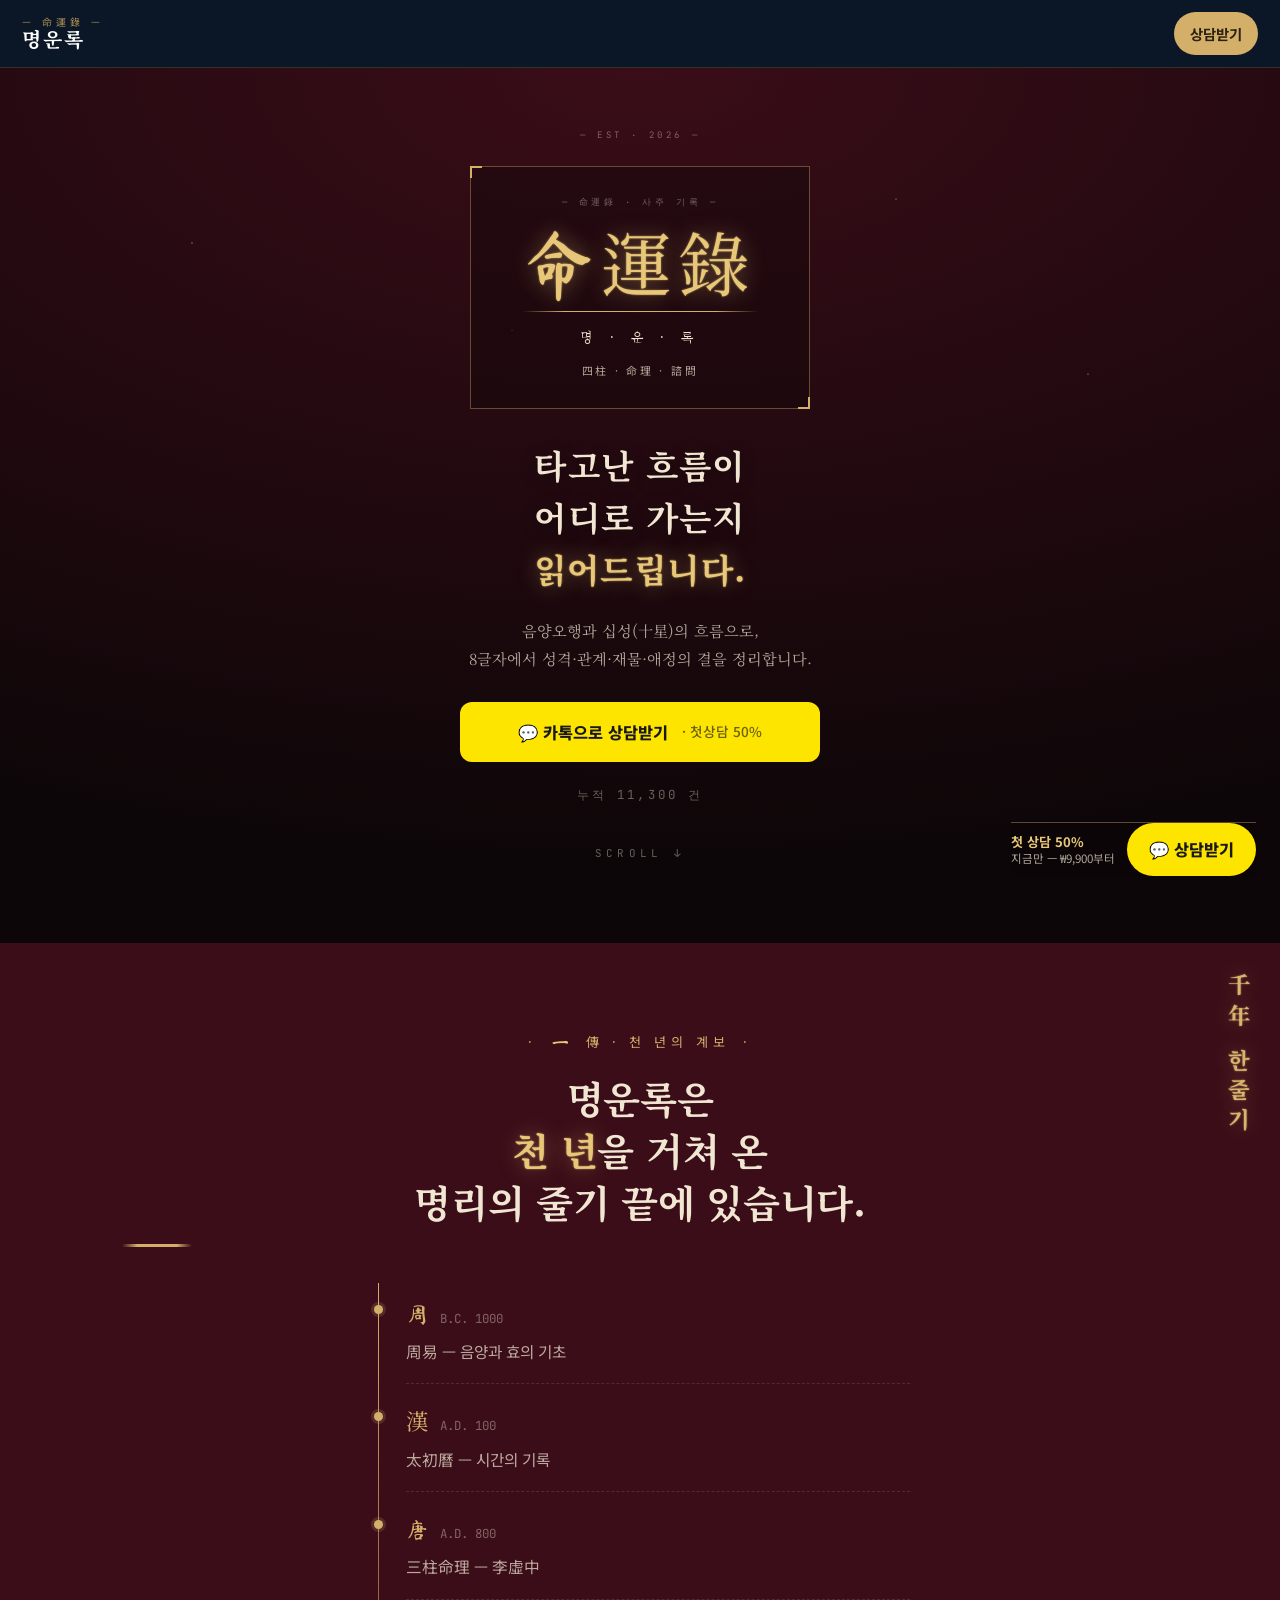
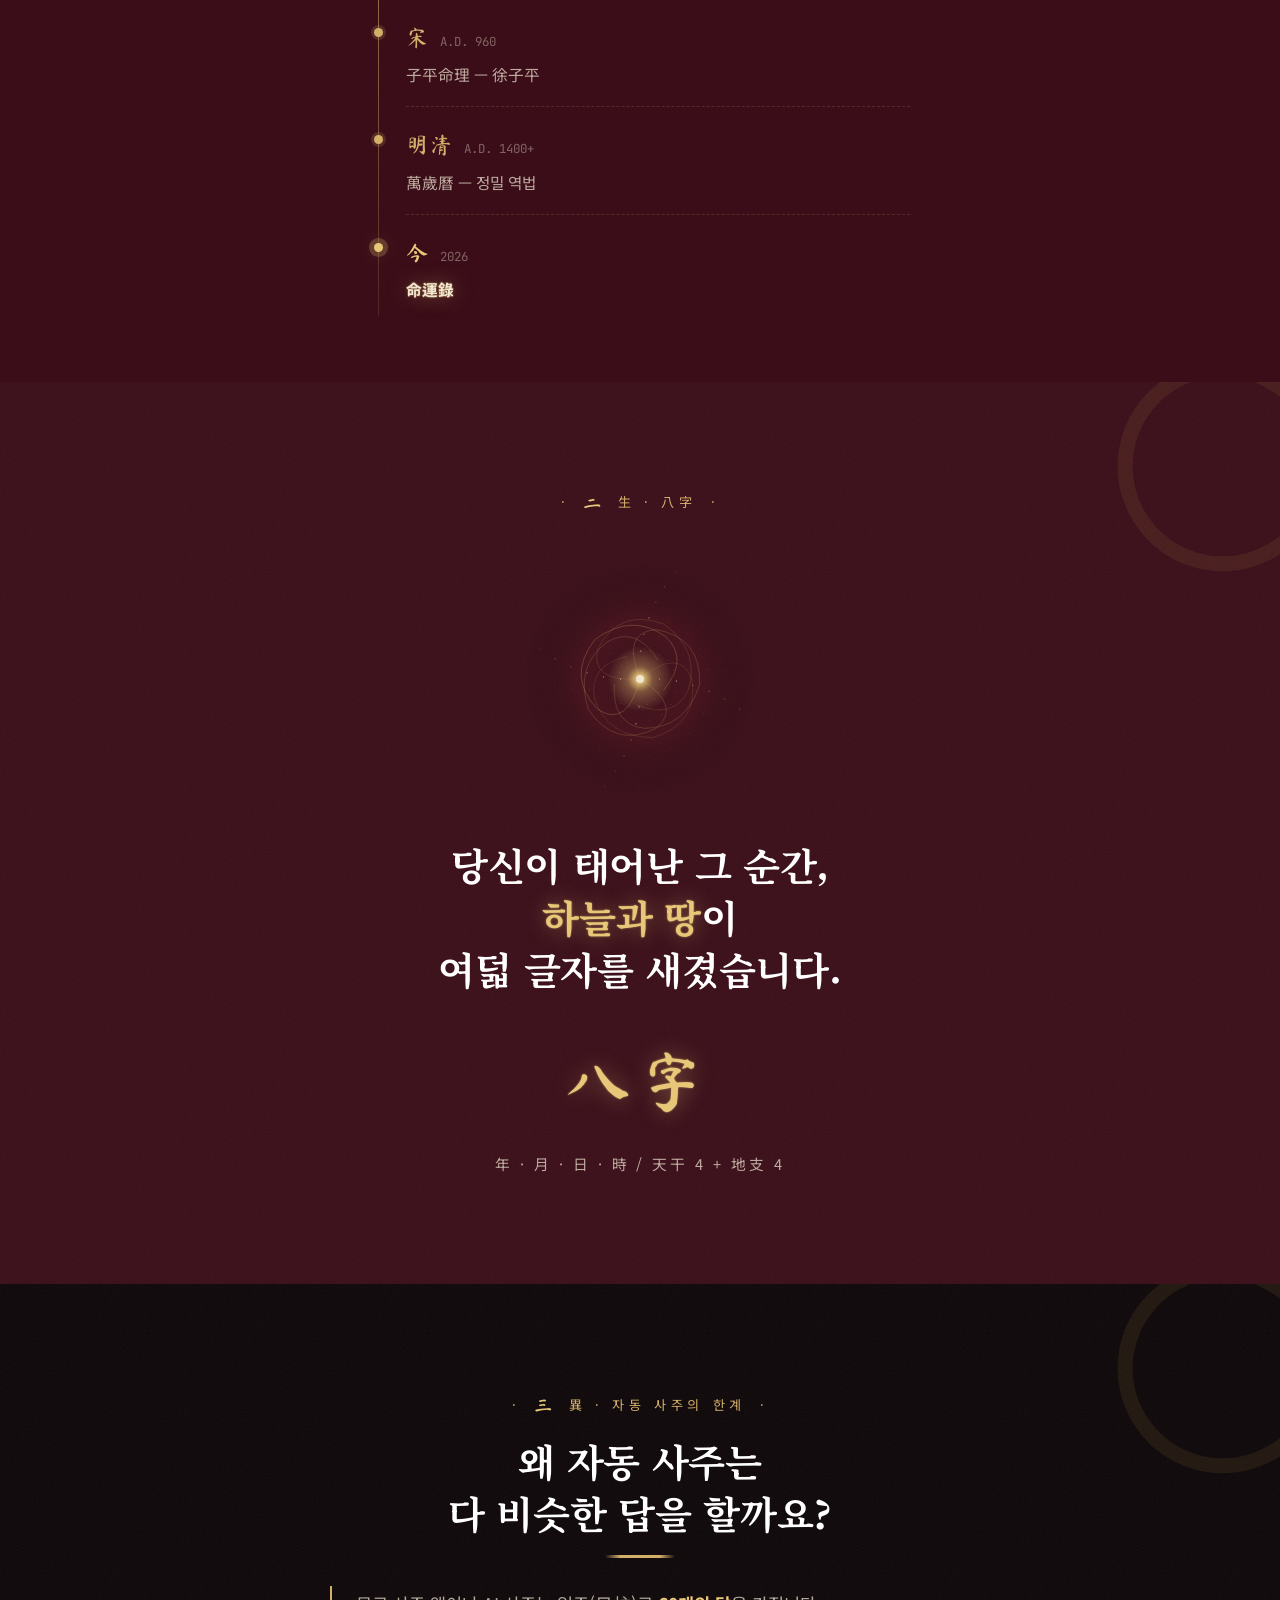
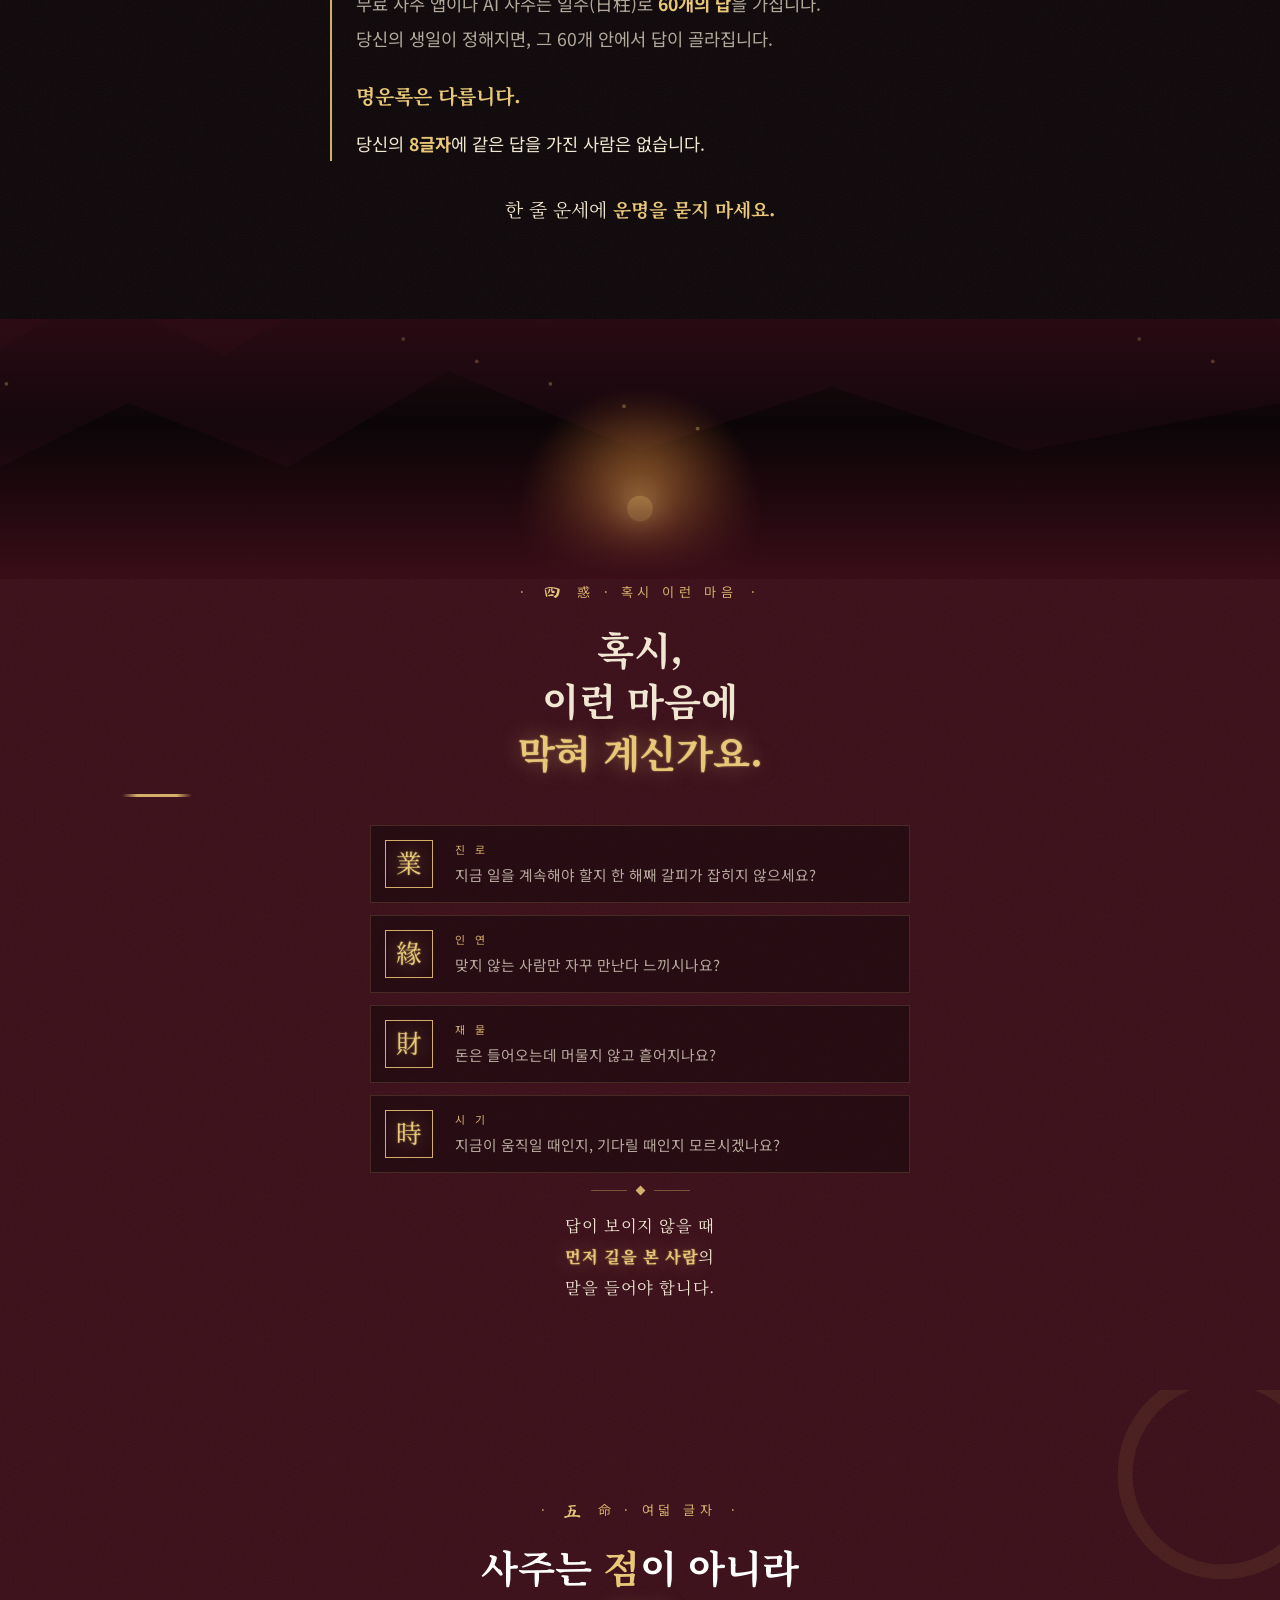
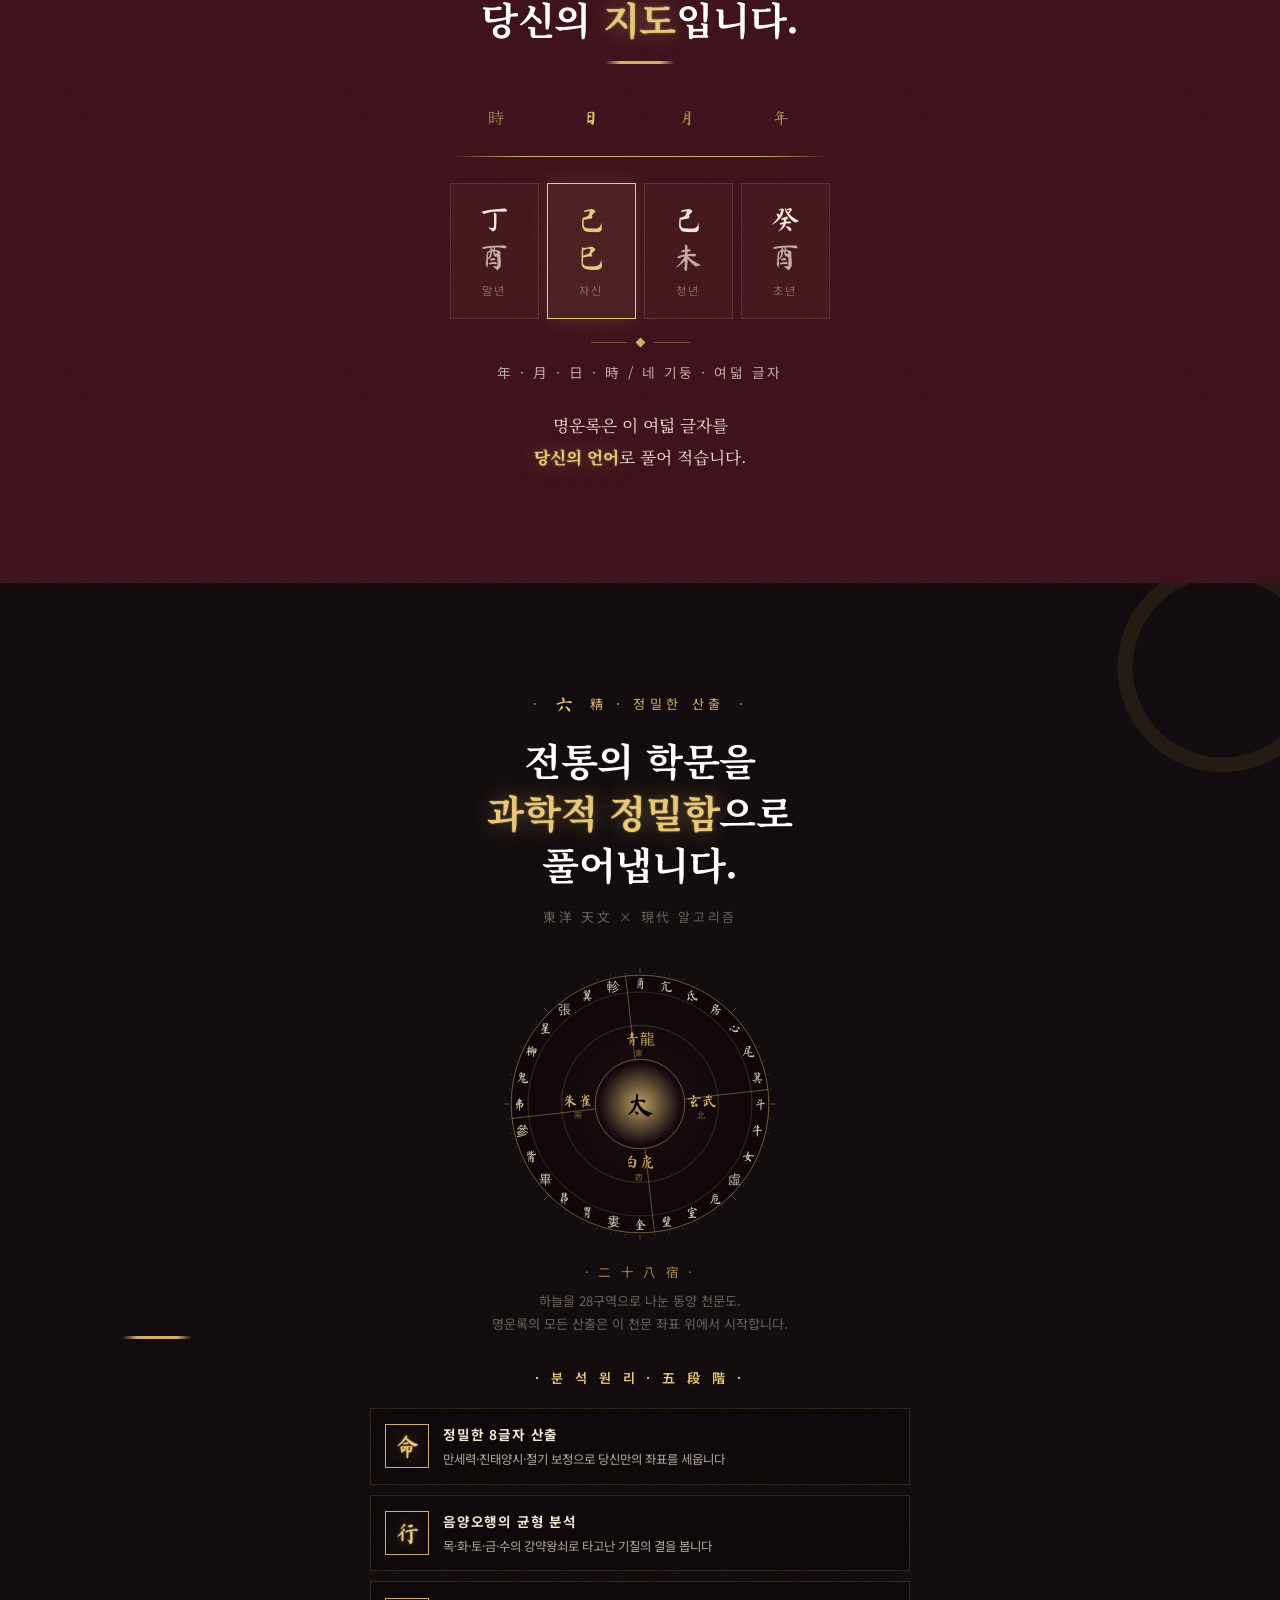
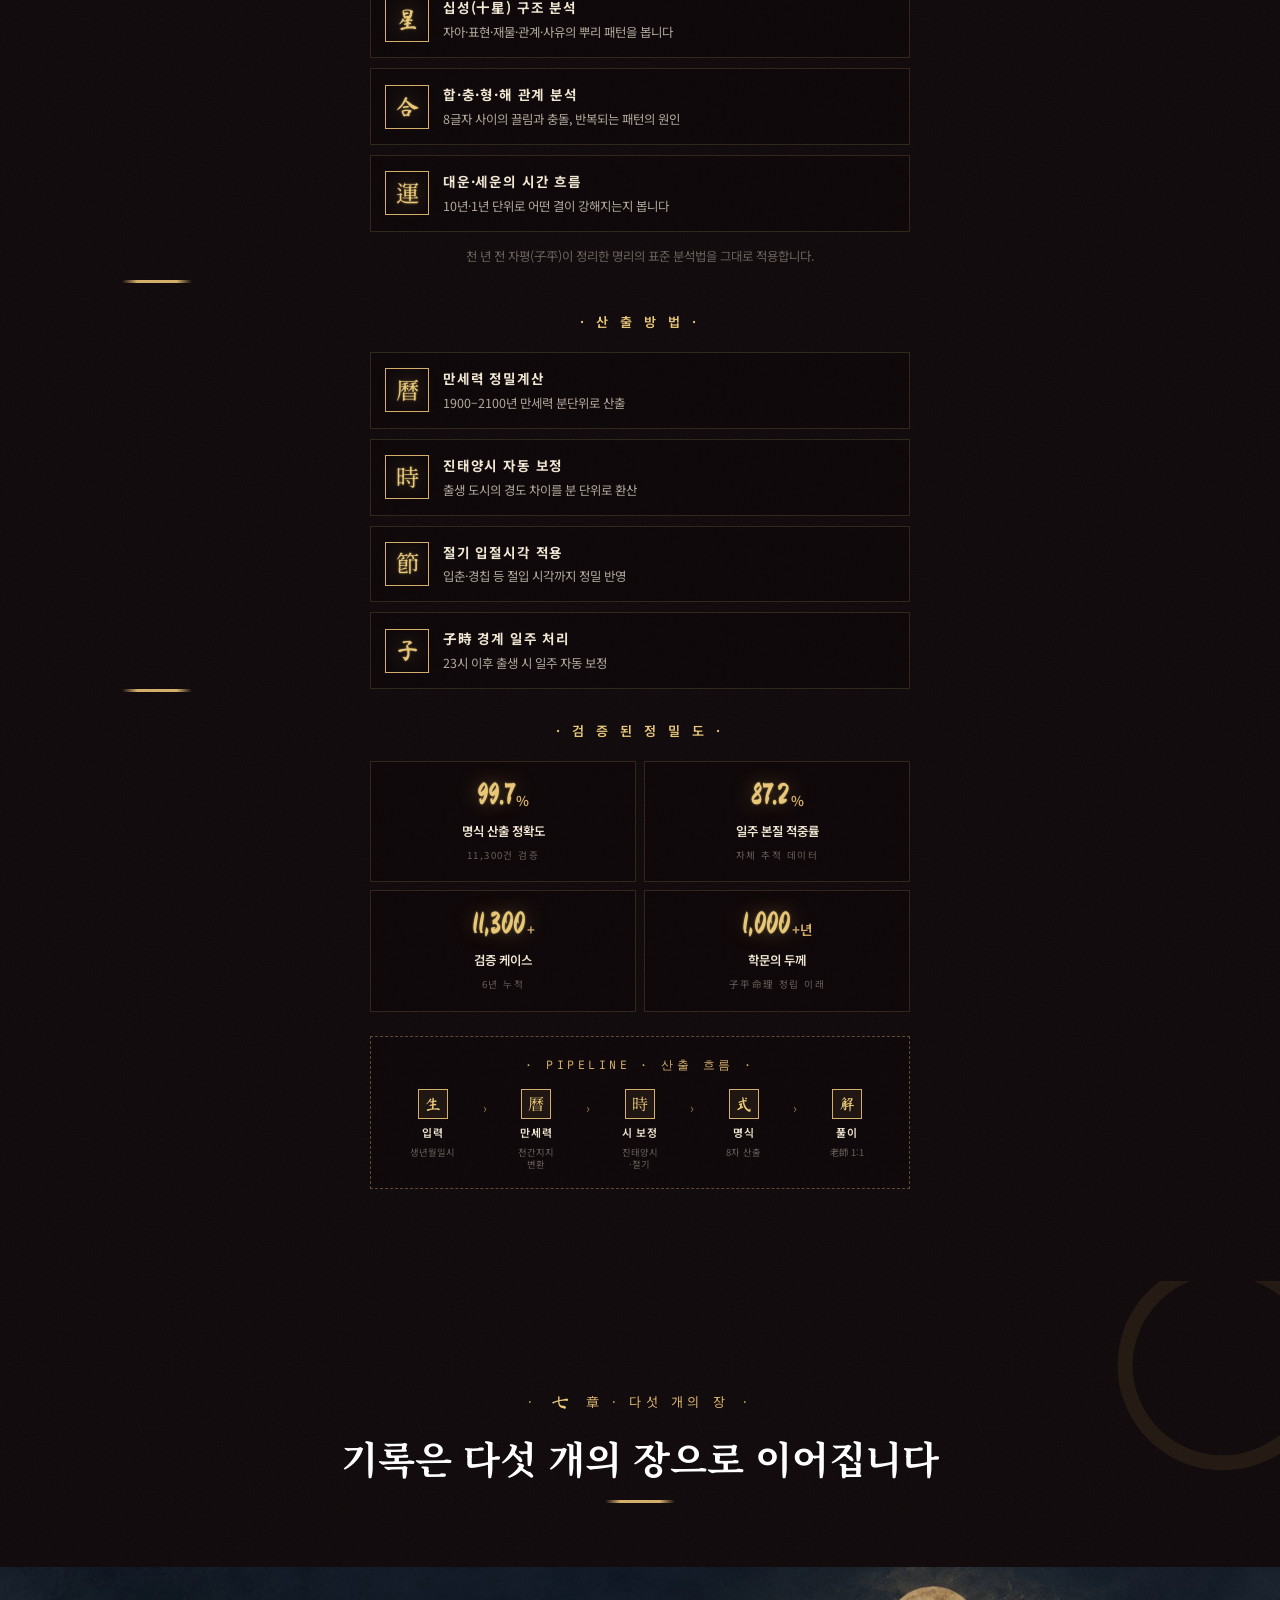
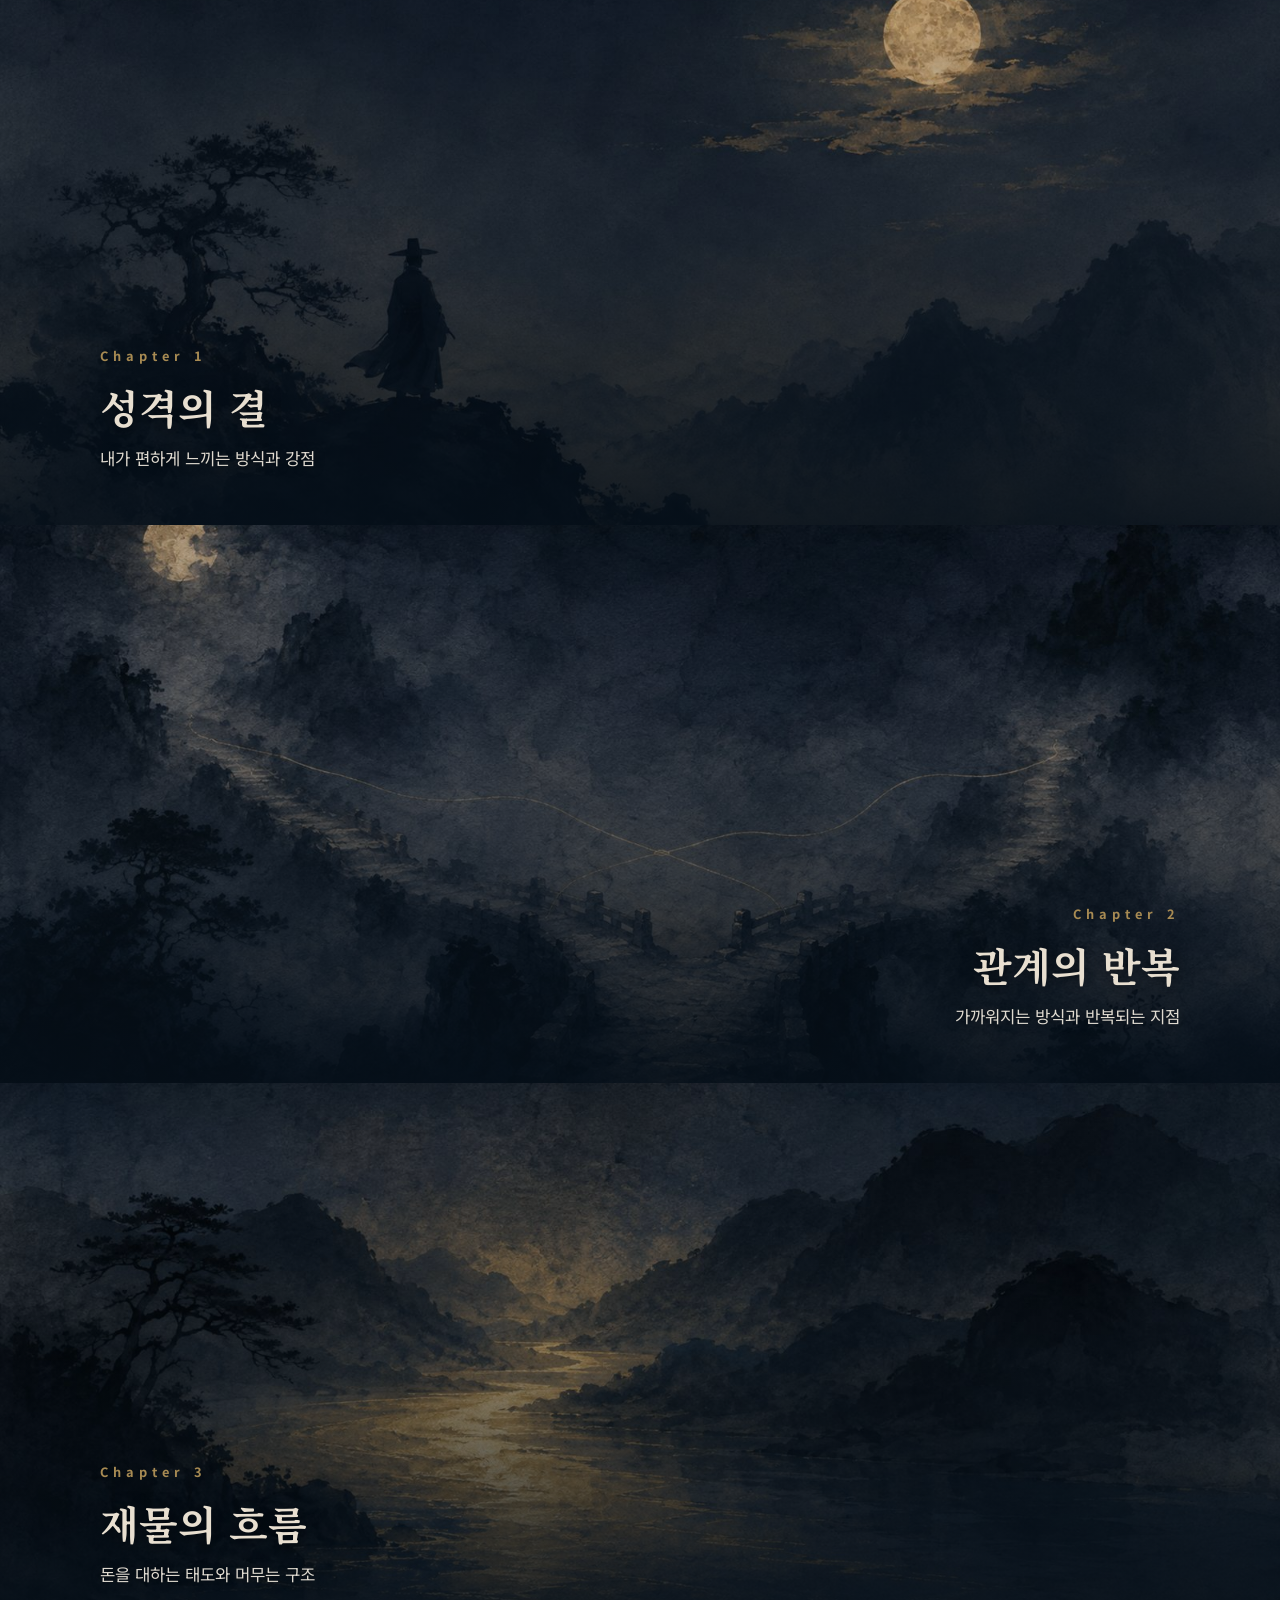
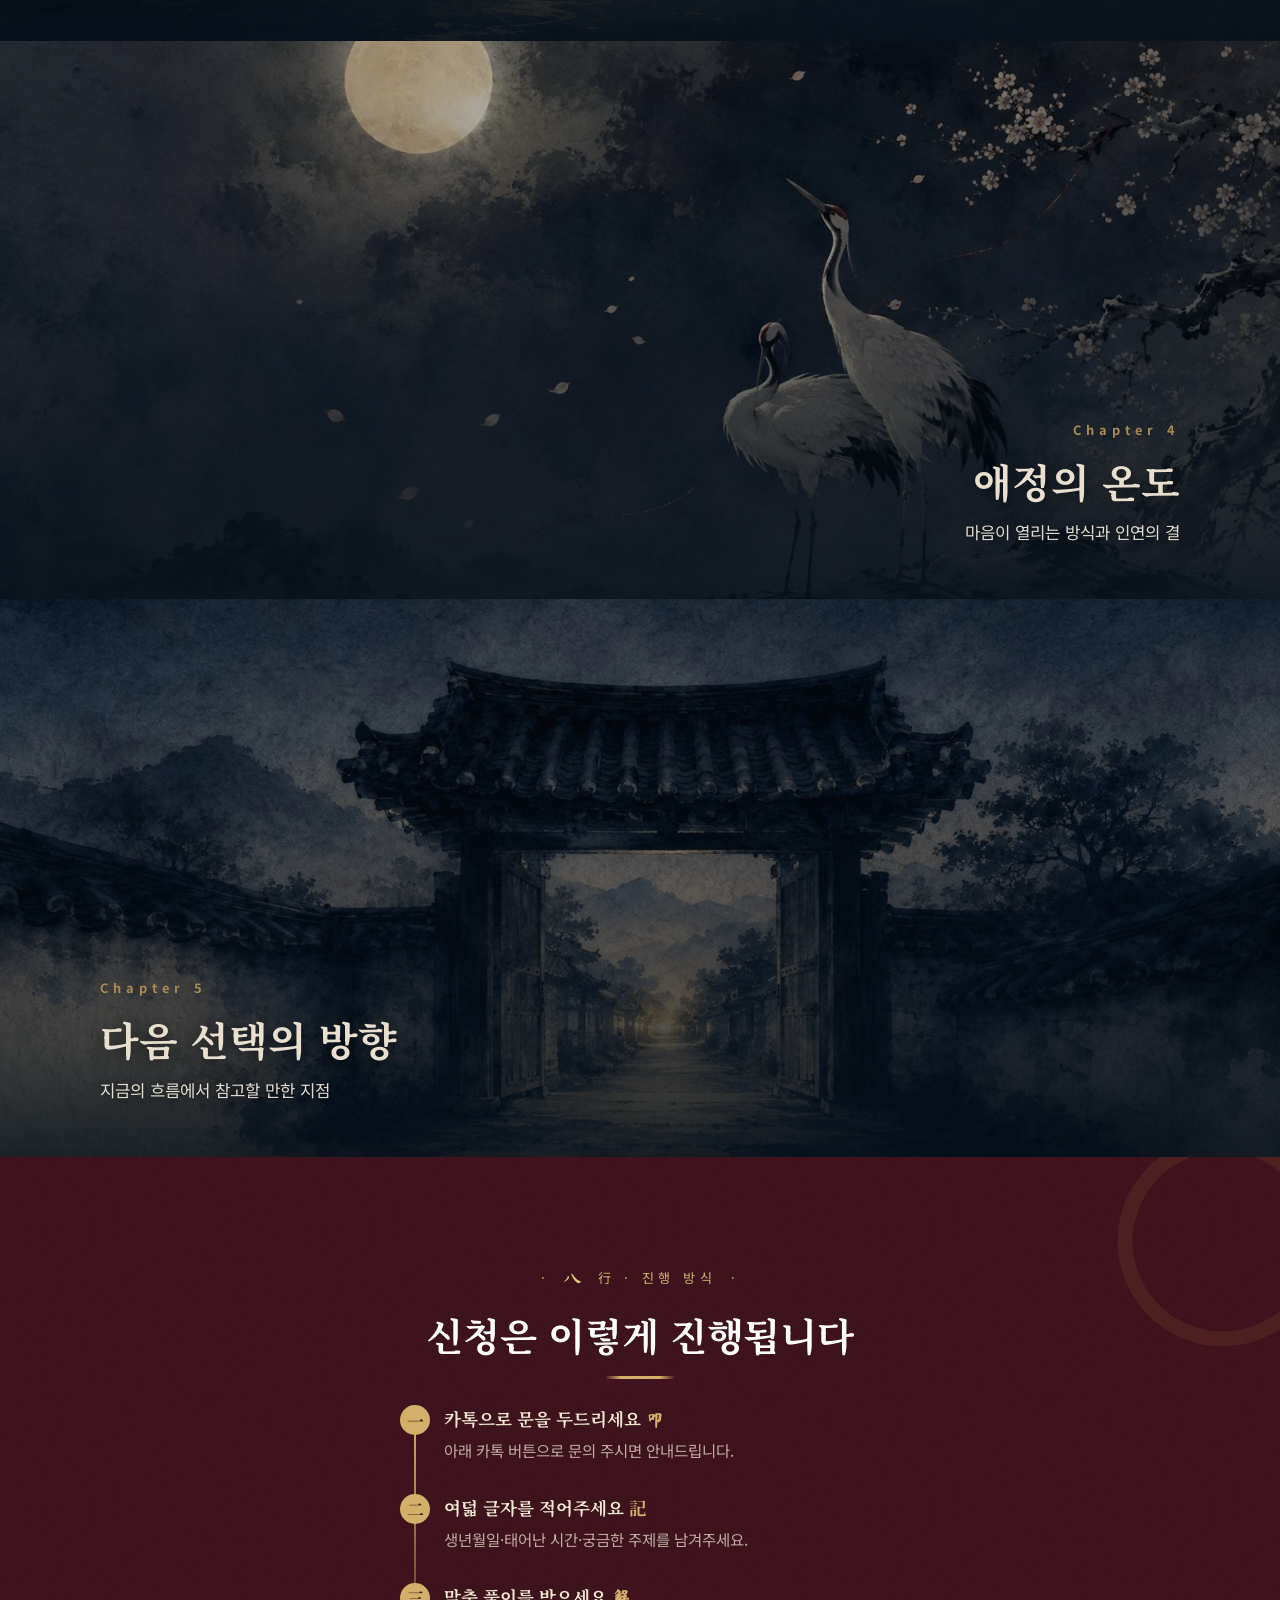
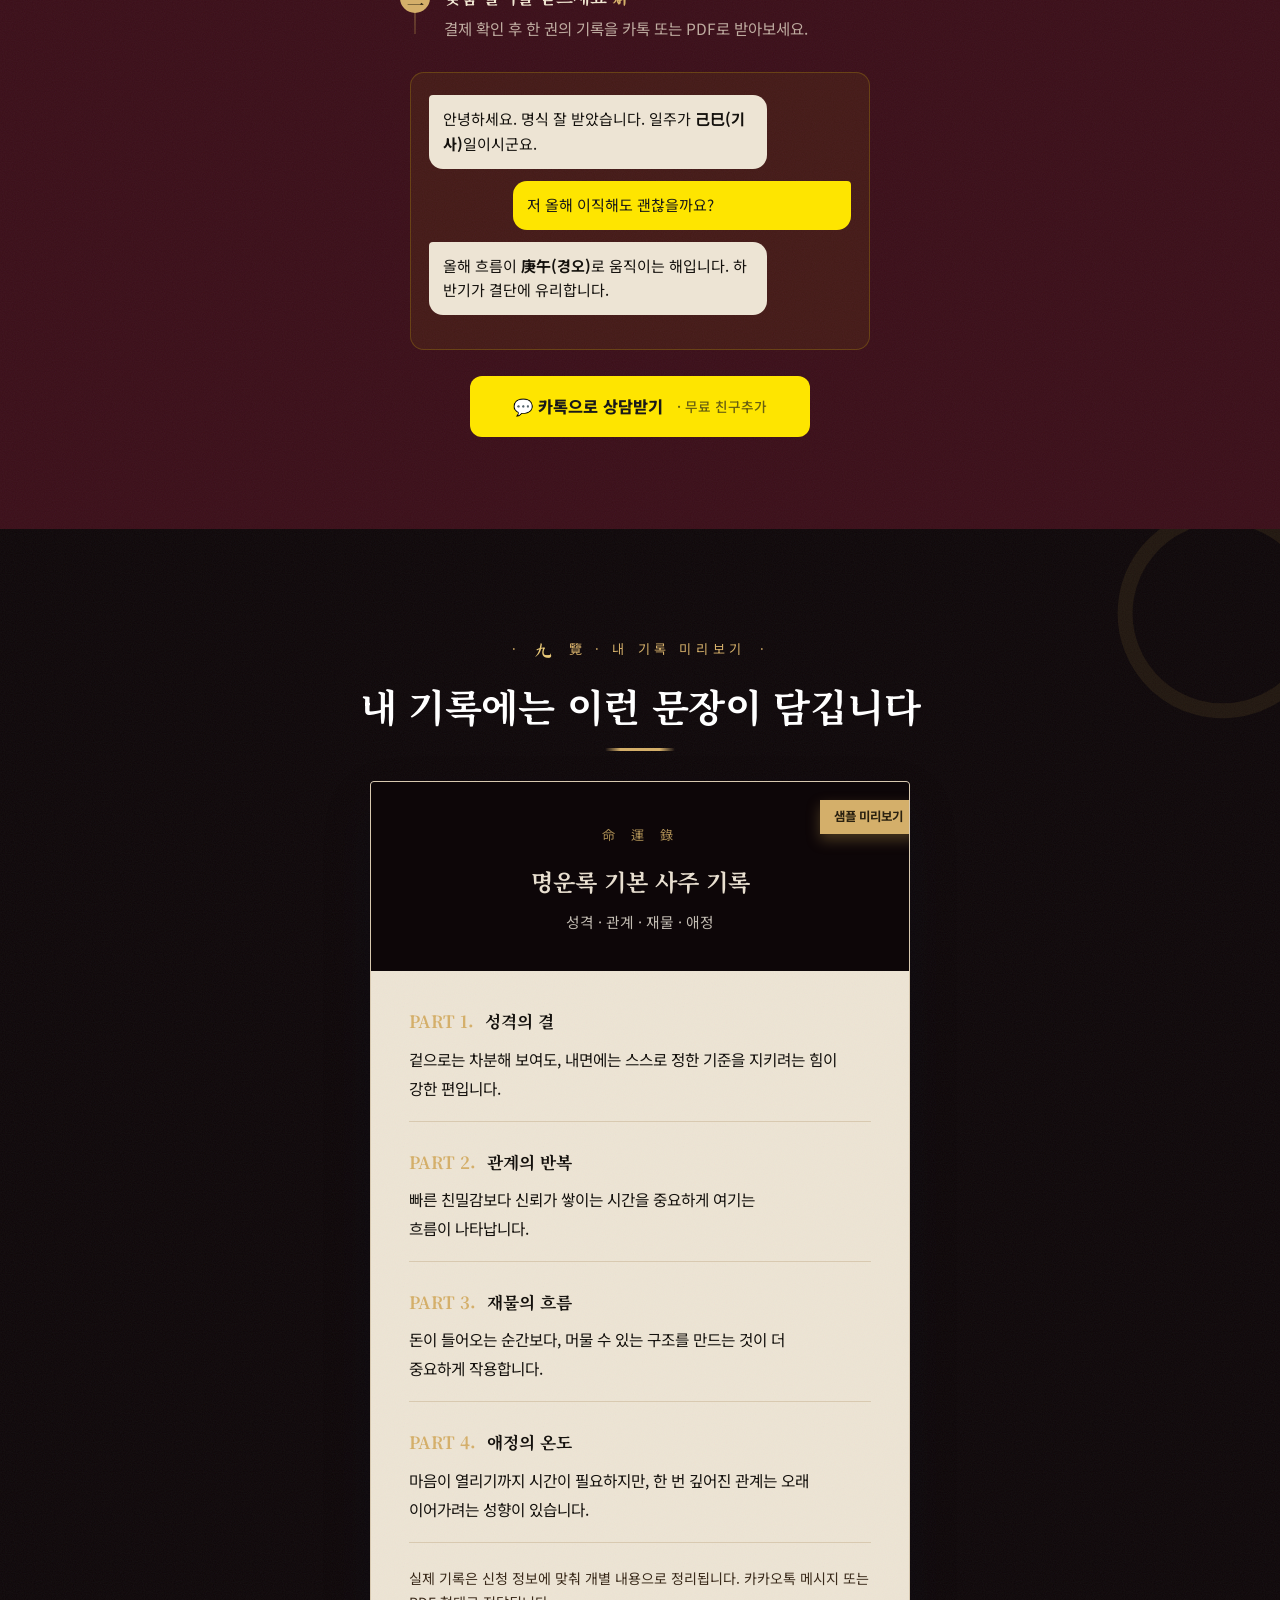
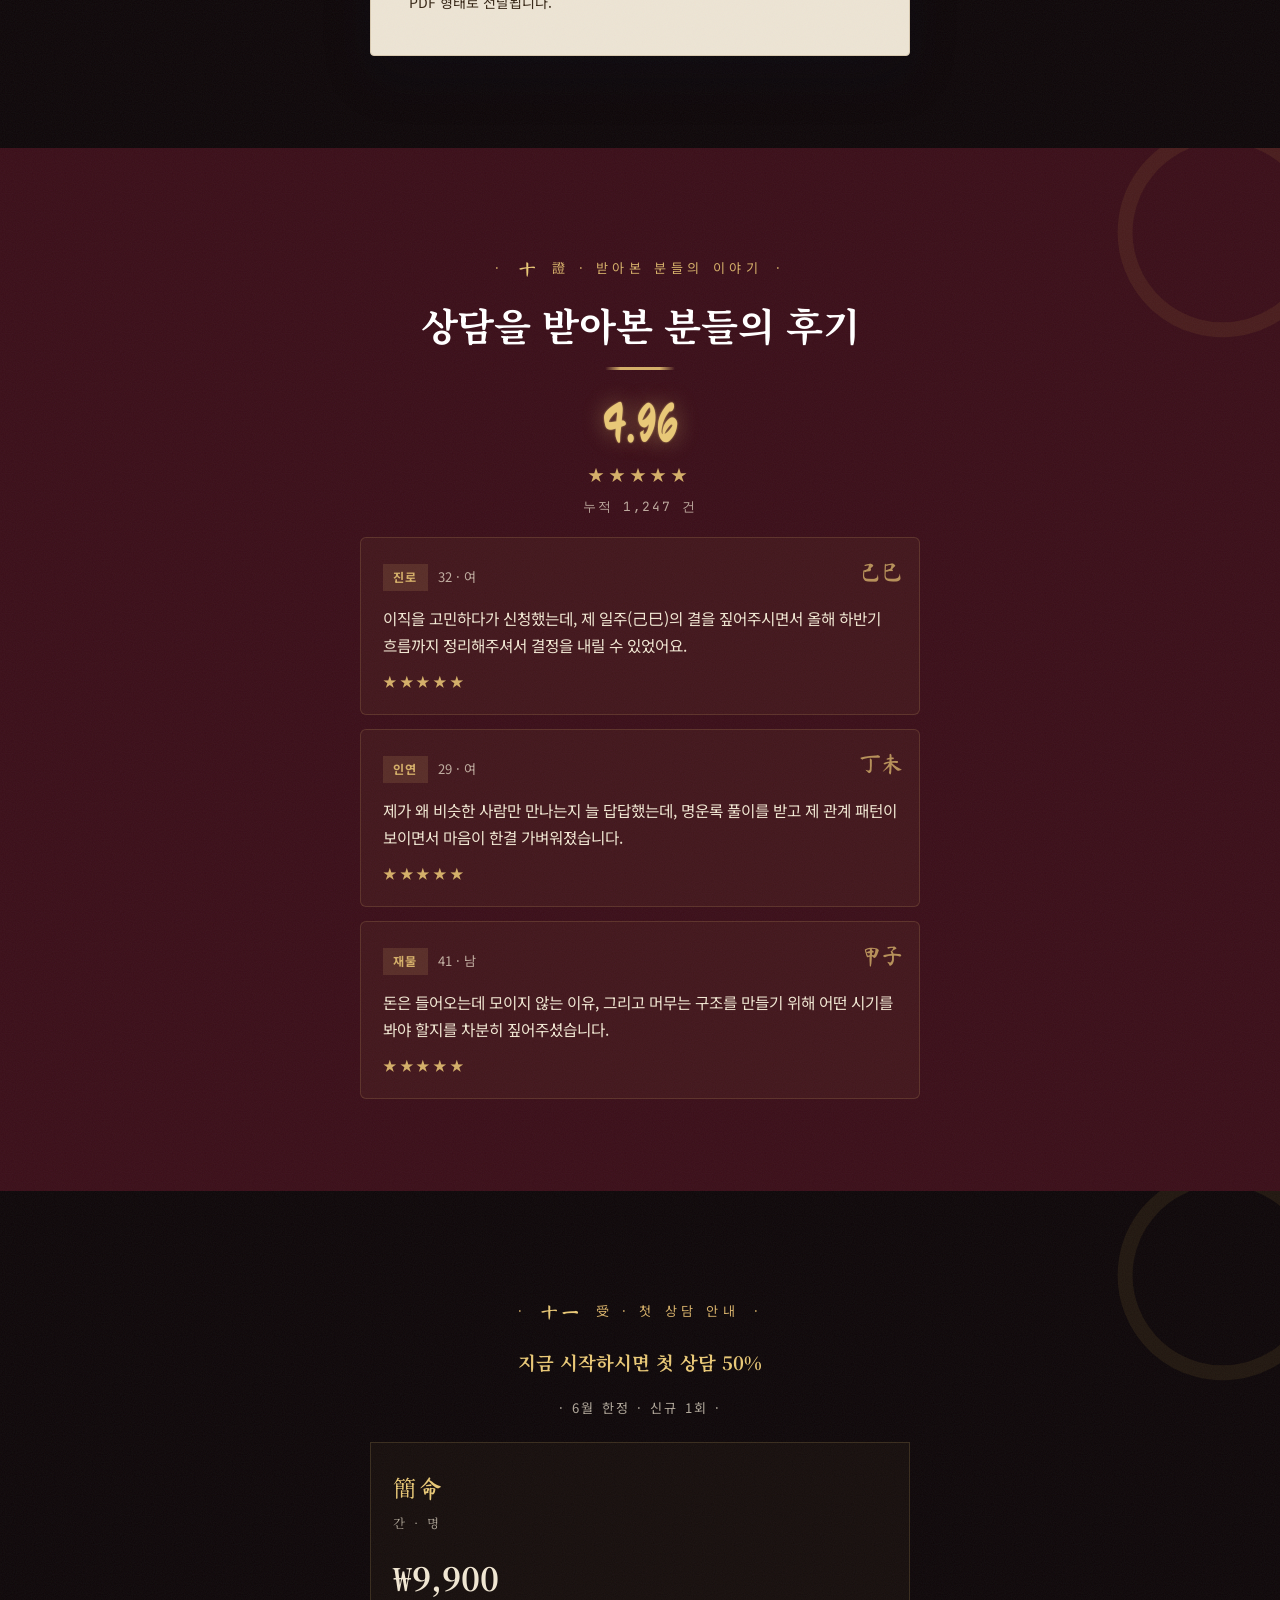
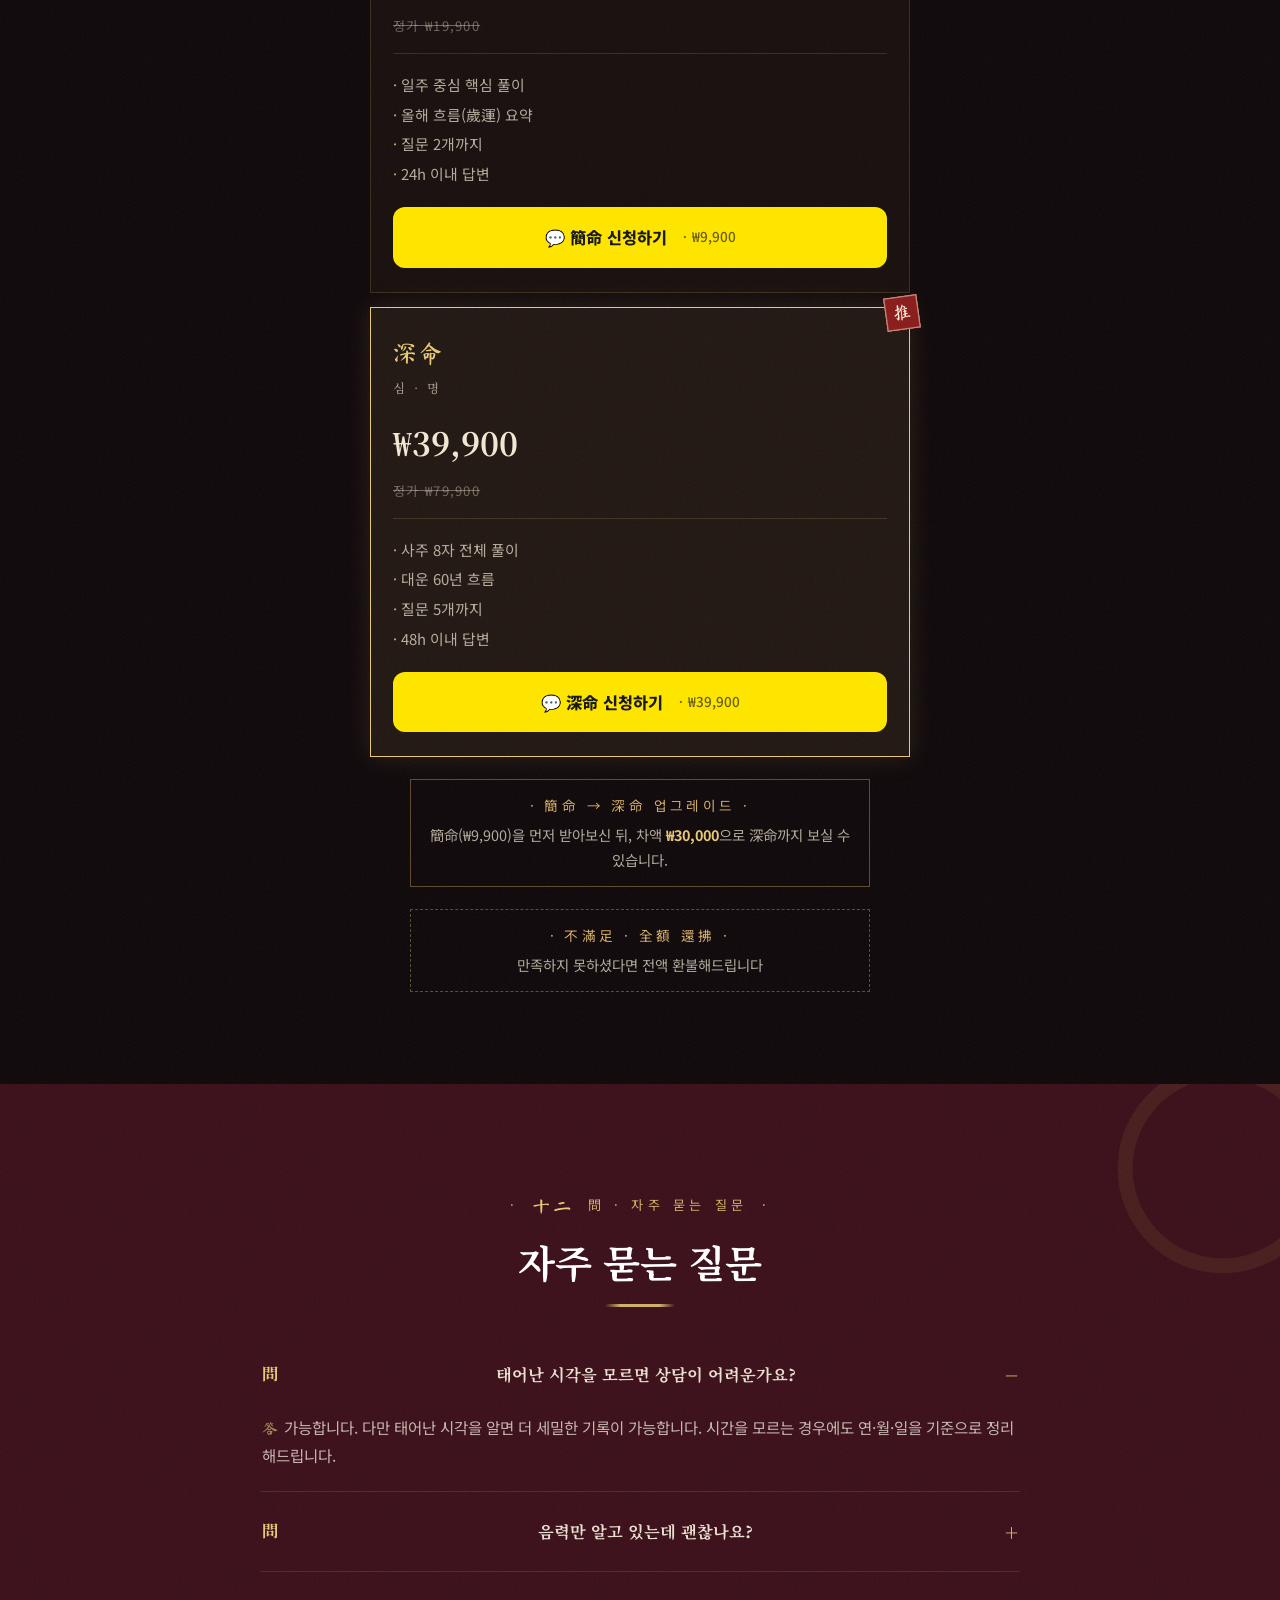
==== commit 2352fcdb: "Set 深命 to ₩39,900 + add 簡命→深命 upgrade (차액 ₩30,000) - 深命(심명) ₩49,900 → ₩39,900 (가격 카드·버튼·apply 폼·js c" ====
--- a/index.html
+++ b/index.html
@@ -398,7 +398,7 @@
         <div class="tier featured">
           <span class="seal-sm tier-stamp">推</span>
           <div class="tier-name">深命<span class="tier-name-kr">심 · 명</span></div>
-          <div class="tier-price">₩49,900</div>
+          <div class="tier-price">₩39,900</div>
           <span class="tier-orig">정가 ₩79,900</span>
           <ul>
             <li>사주 8자 전체 풀이</li>
@@ -406,8 +406,12 @@
             <li>질문 5개까지</li>
             <li>48h 이내 답변</li>
           </ul>
-          <div style="margin-top:18px;"><a class="btn-kakao-full" href="/apply">💬 深命 신청하기 <span class="ksub">· ₩49,900</span></a></div>
-        </div>
+          <div style="margin-top:18px;"><a class="btn-kakao-full" href="/apply">💬 深命 신청하기 <span class="ksub">· ₩39,900</span></a></div>
+        </div>
+      </div>
+      <div class="refund-box reveal" style="border-style:solid;border-color:var(--gold-line);">
+        <span class="head">· 簡命 → 深命 업그레이드 ·</span>
+        簡命(₩9,900)을 먼저 받아보신 뒤, 차액 <strong style="color:var(--gold-bright);">₩30,000</strong>으로 深命까지 보실 수 있습니다.
       </div>
       <div class="refund-box reveal">
         <span class="head">· 不滿足 · 全額 還拂 ·</span>
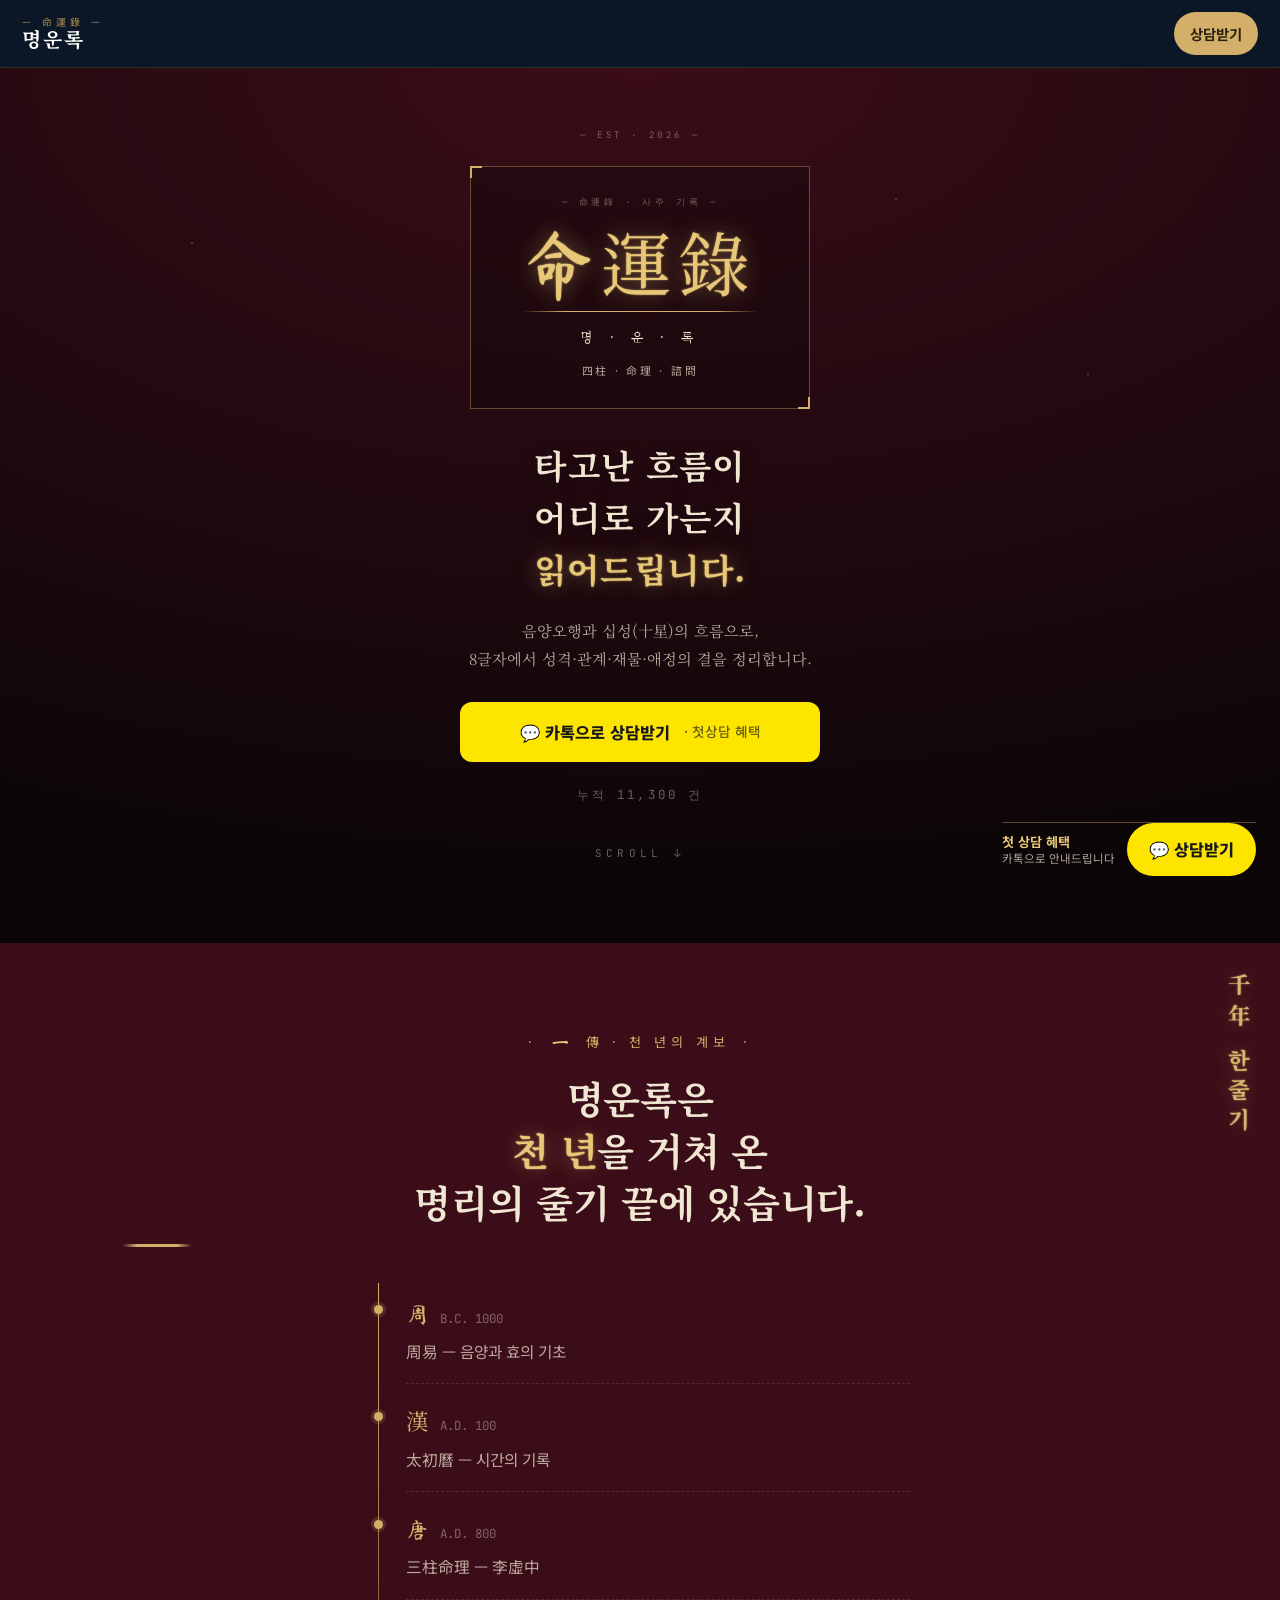
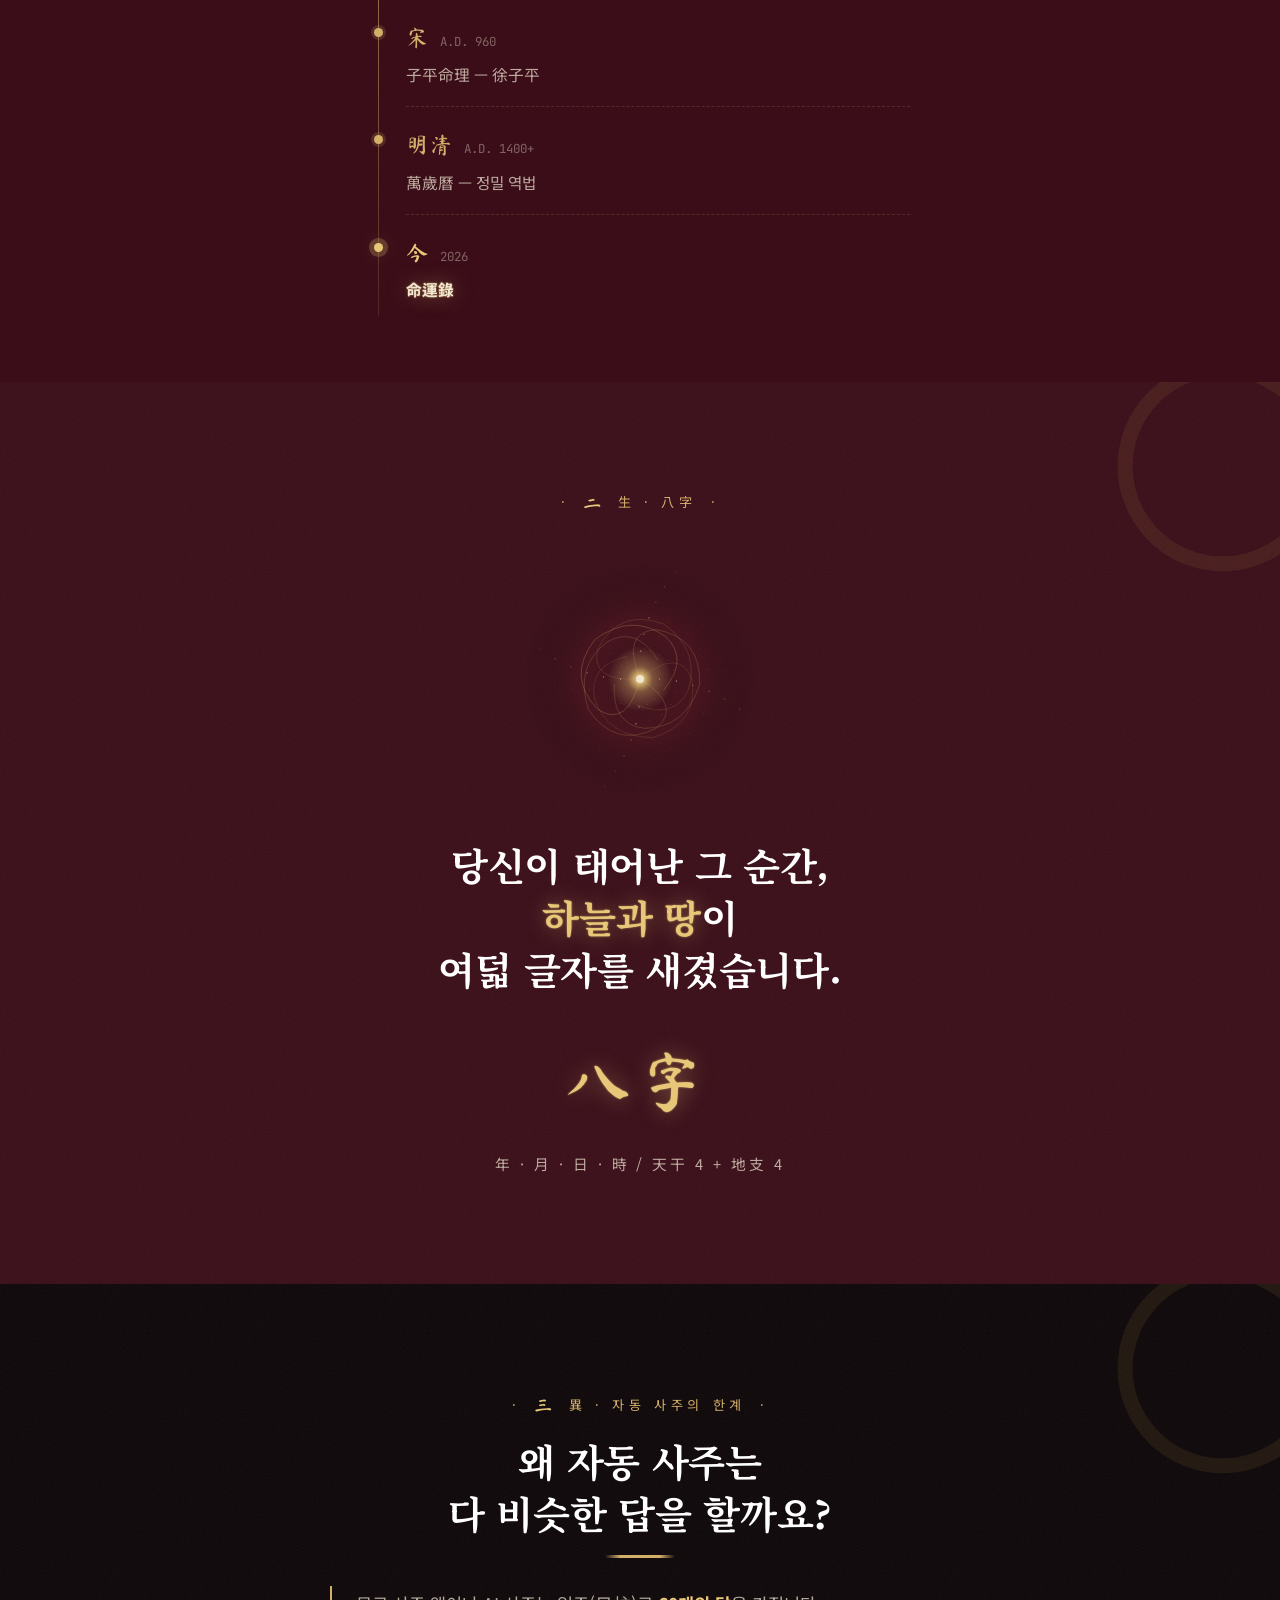
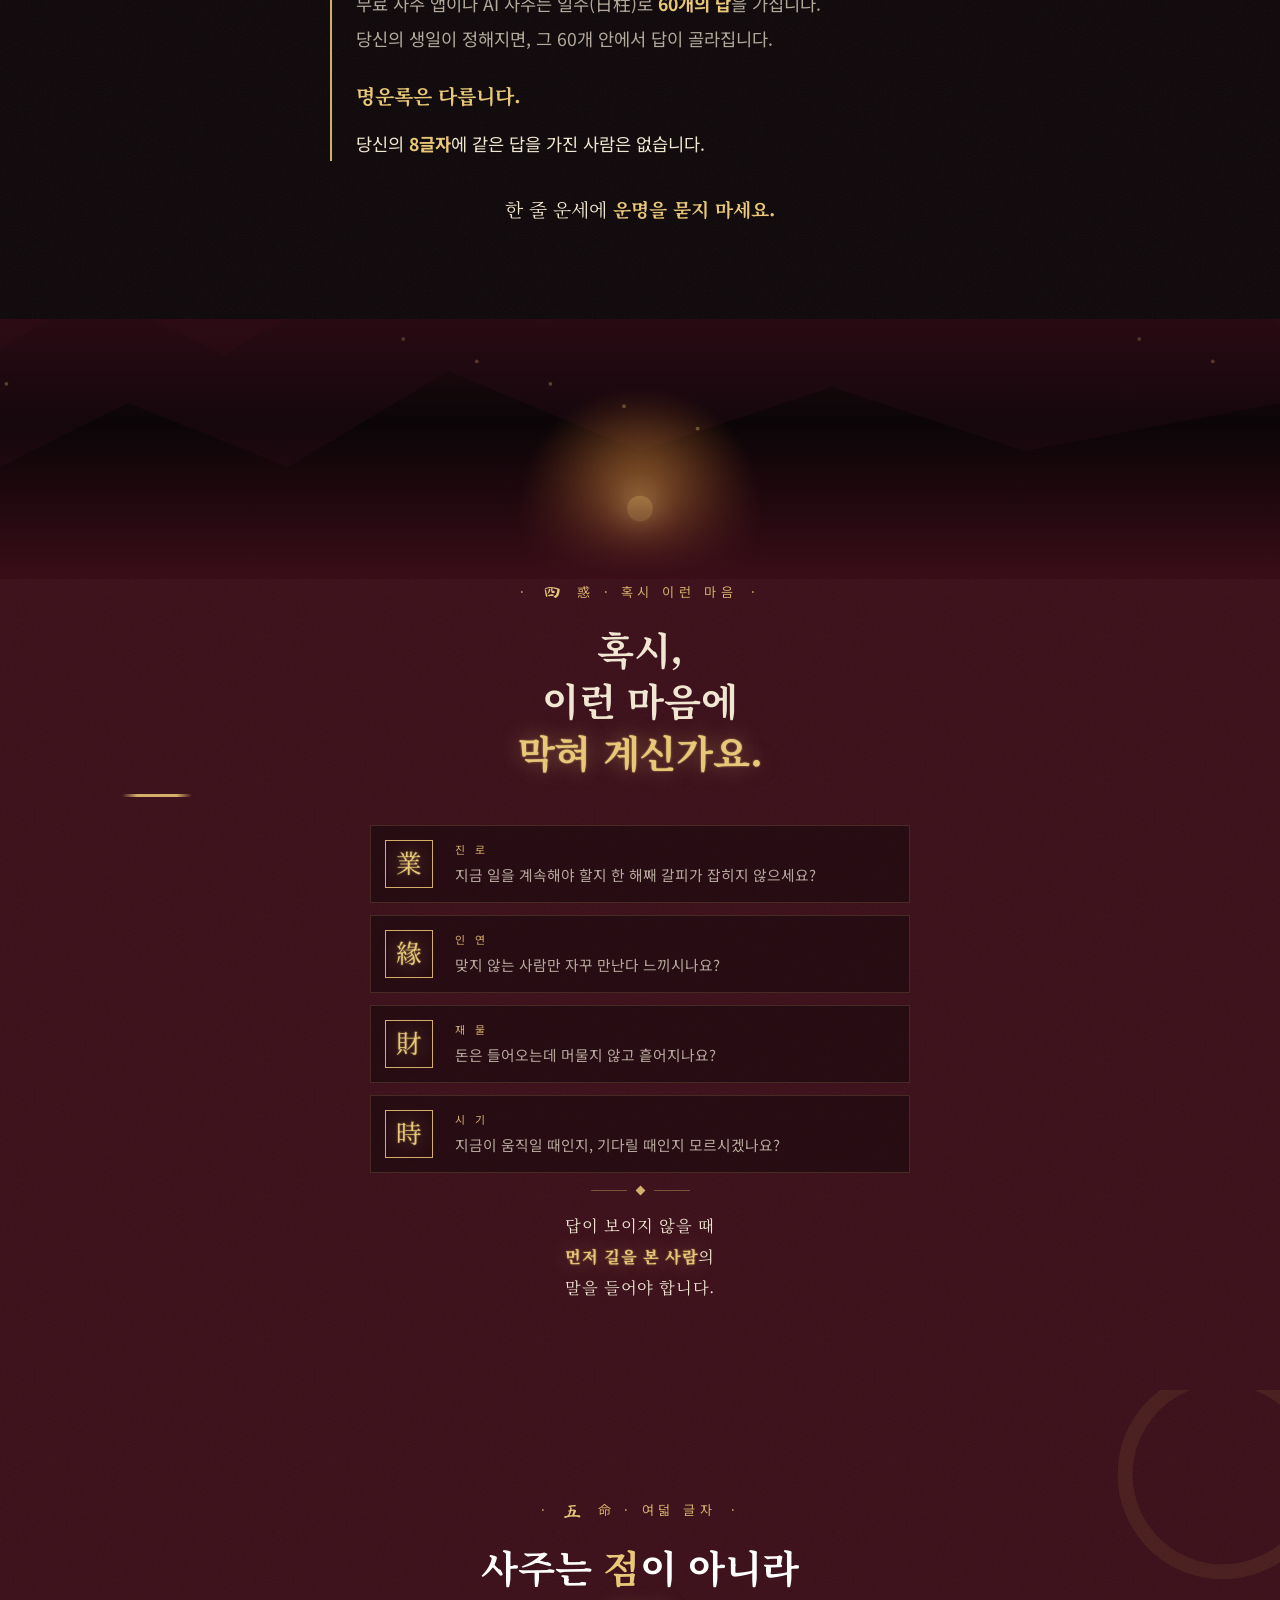
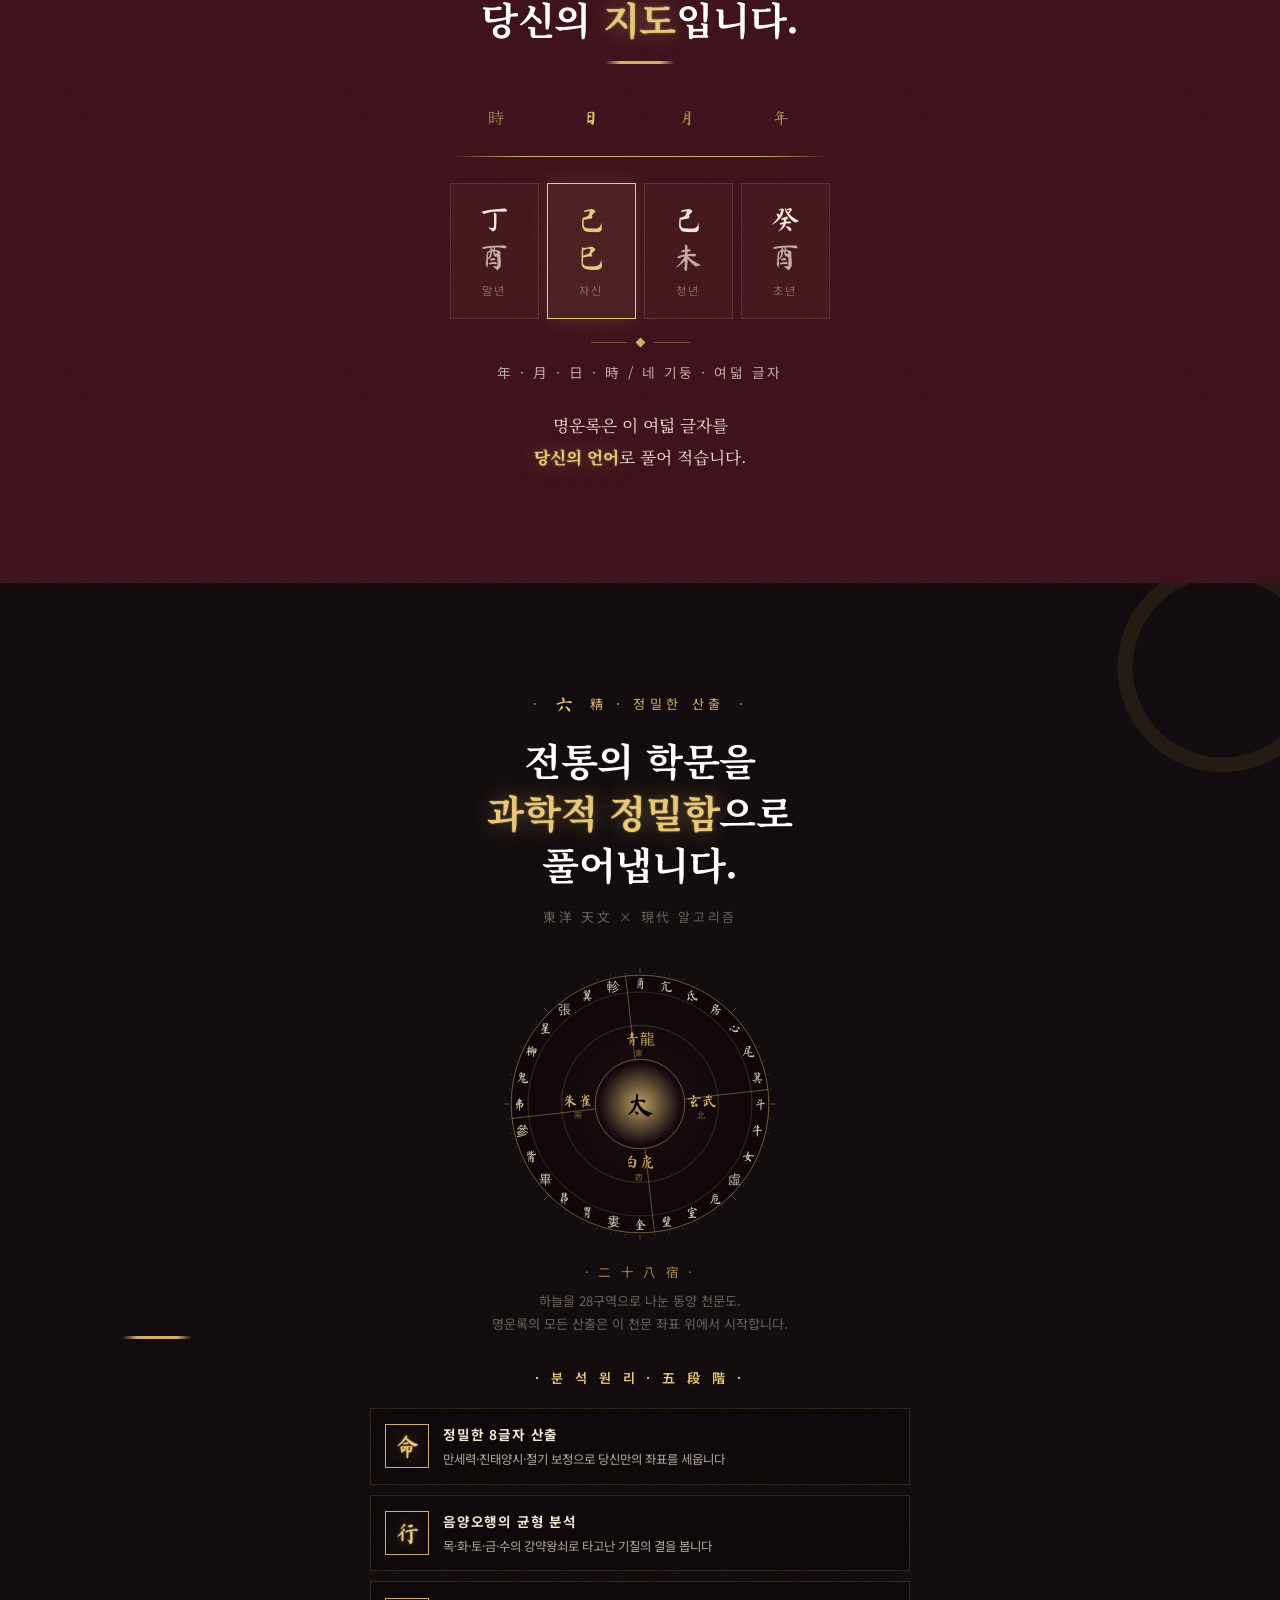
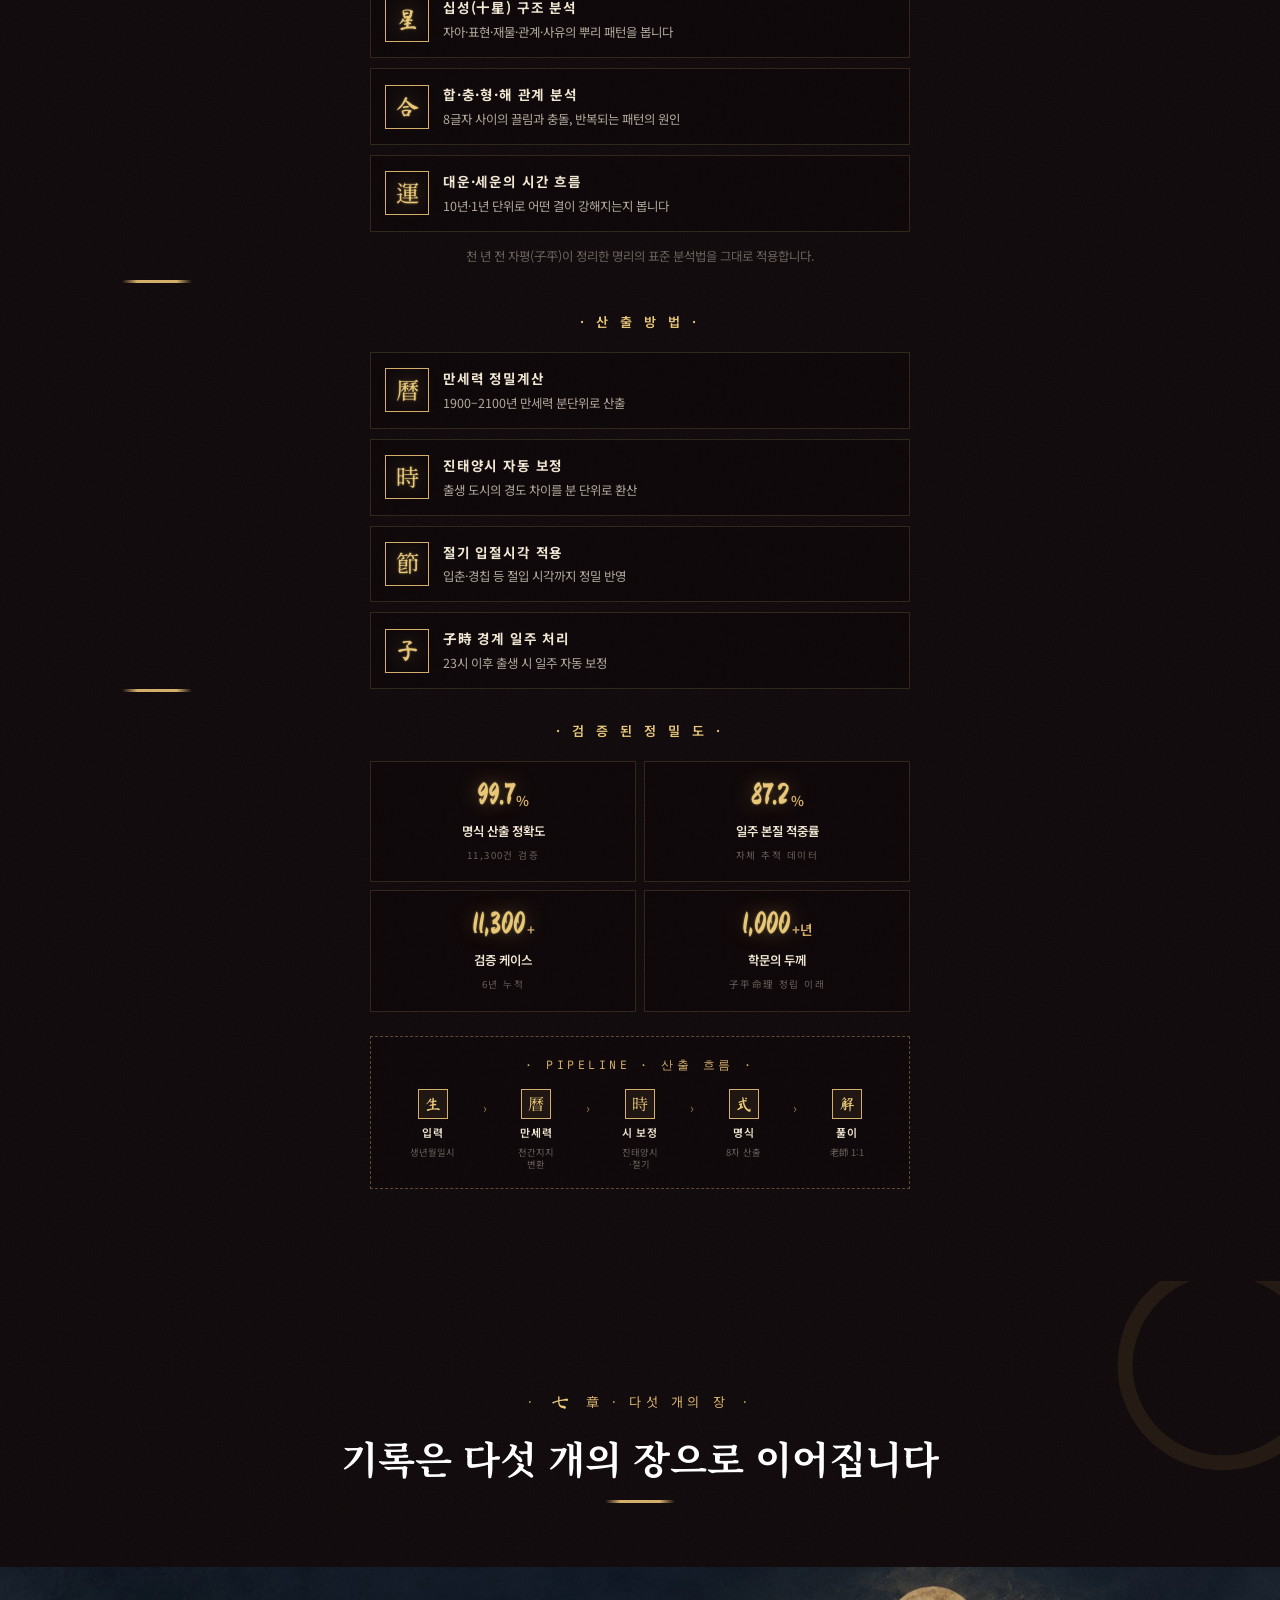
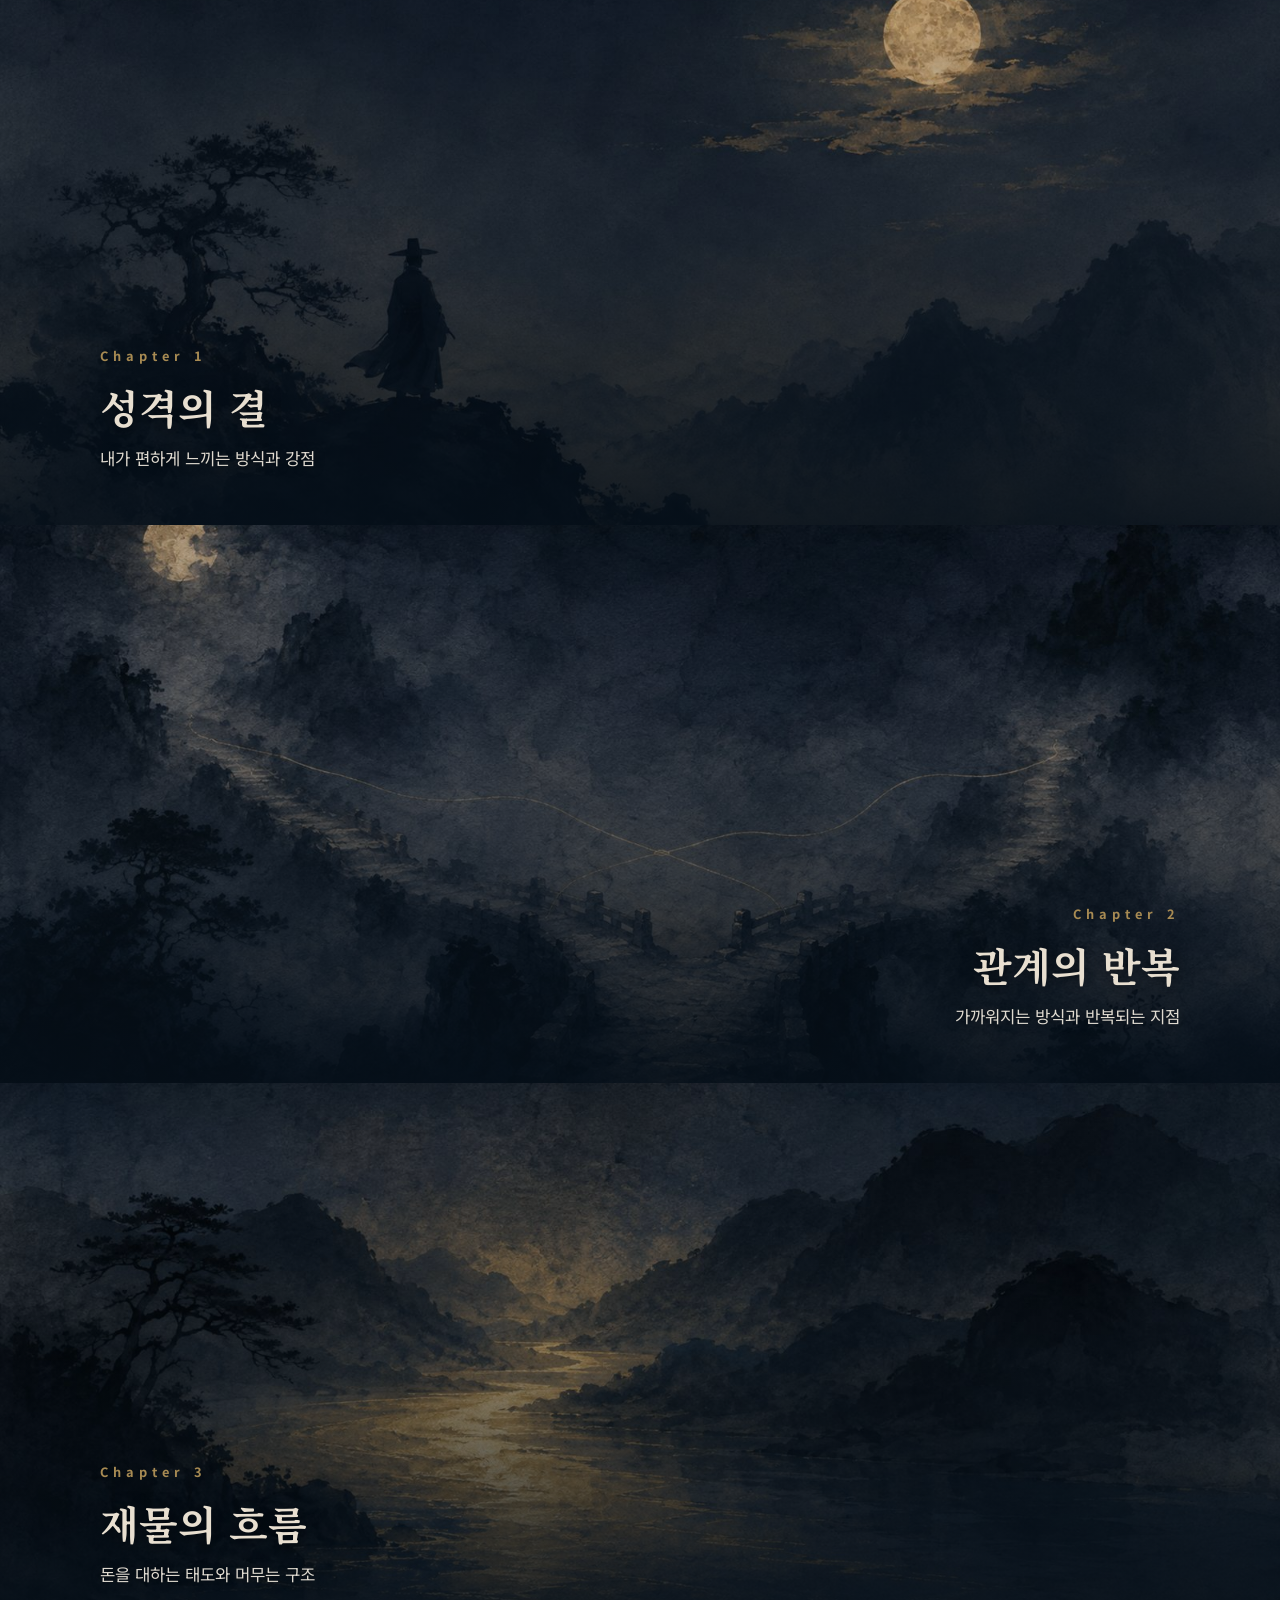
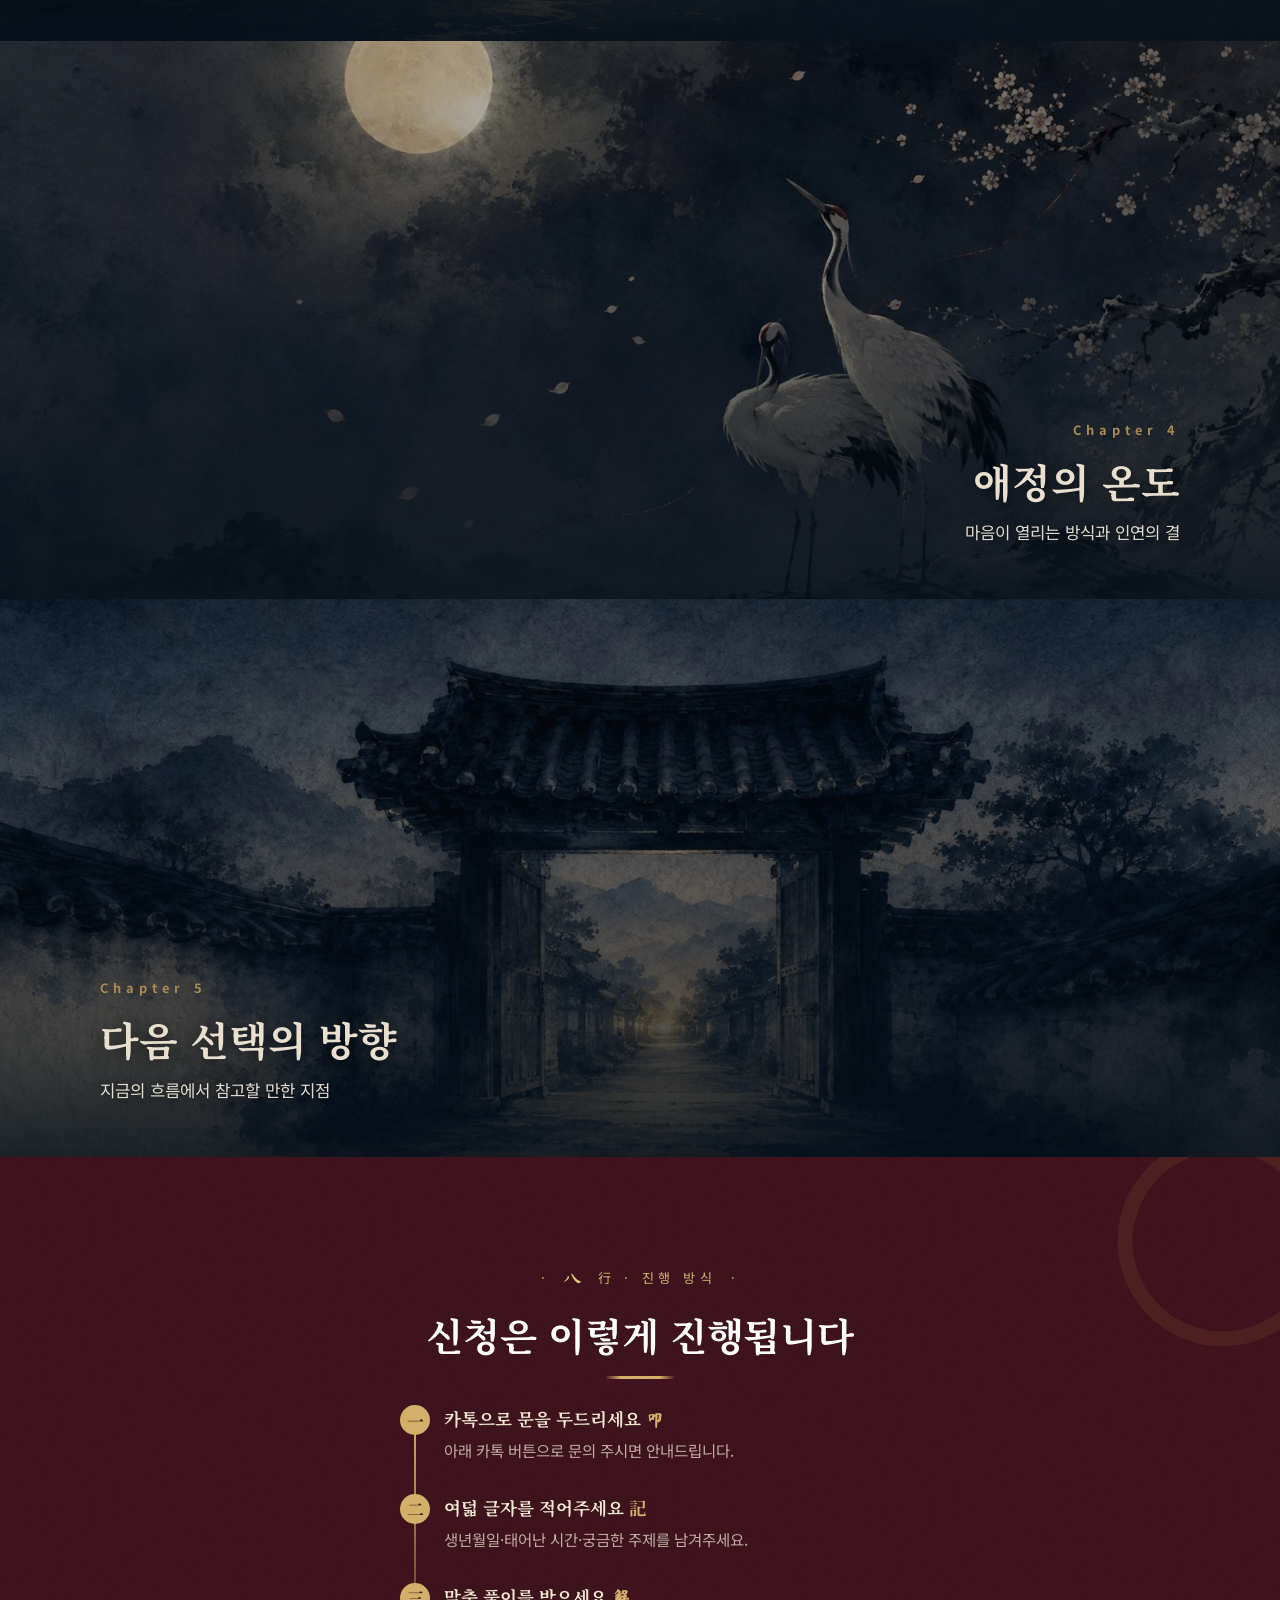
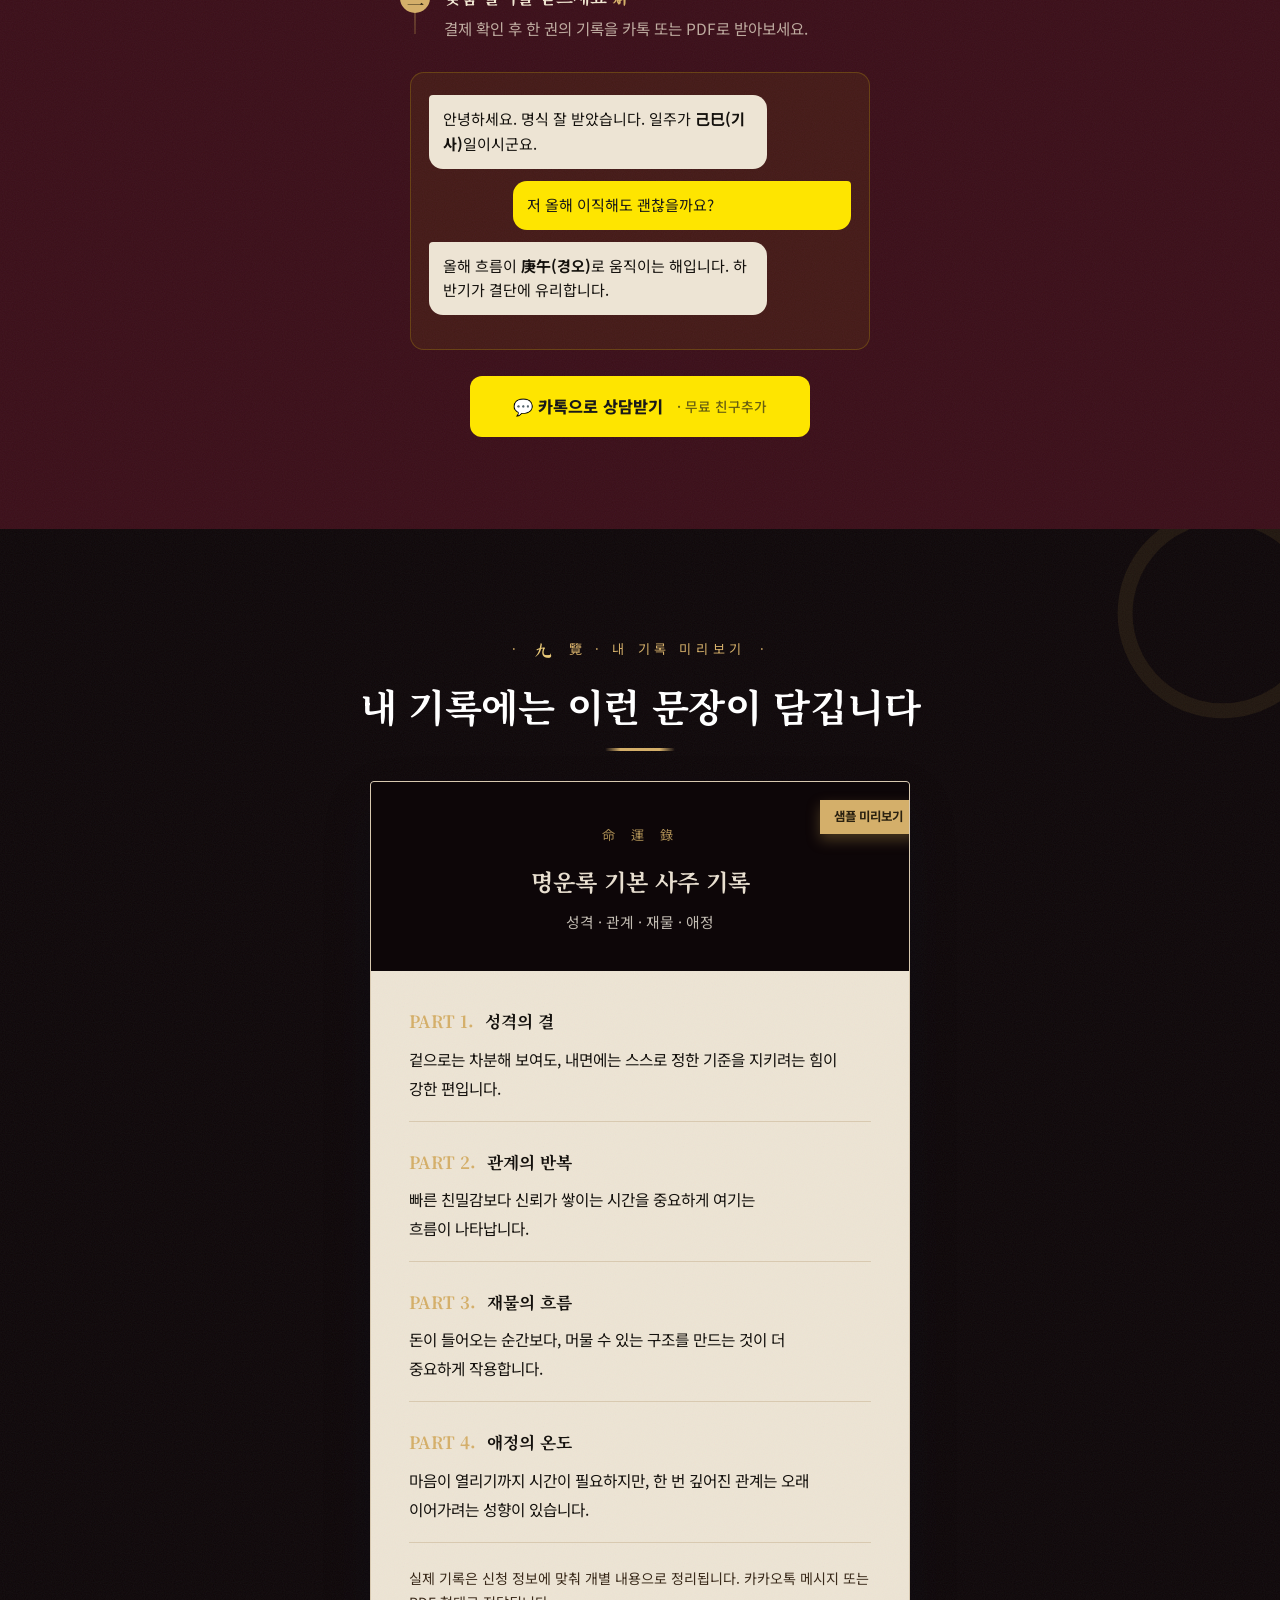
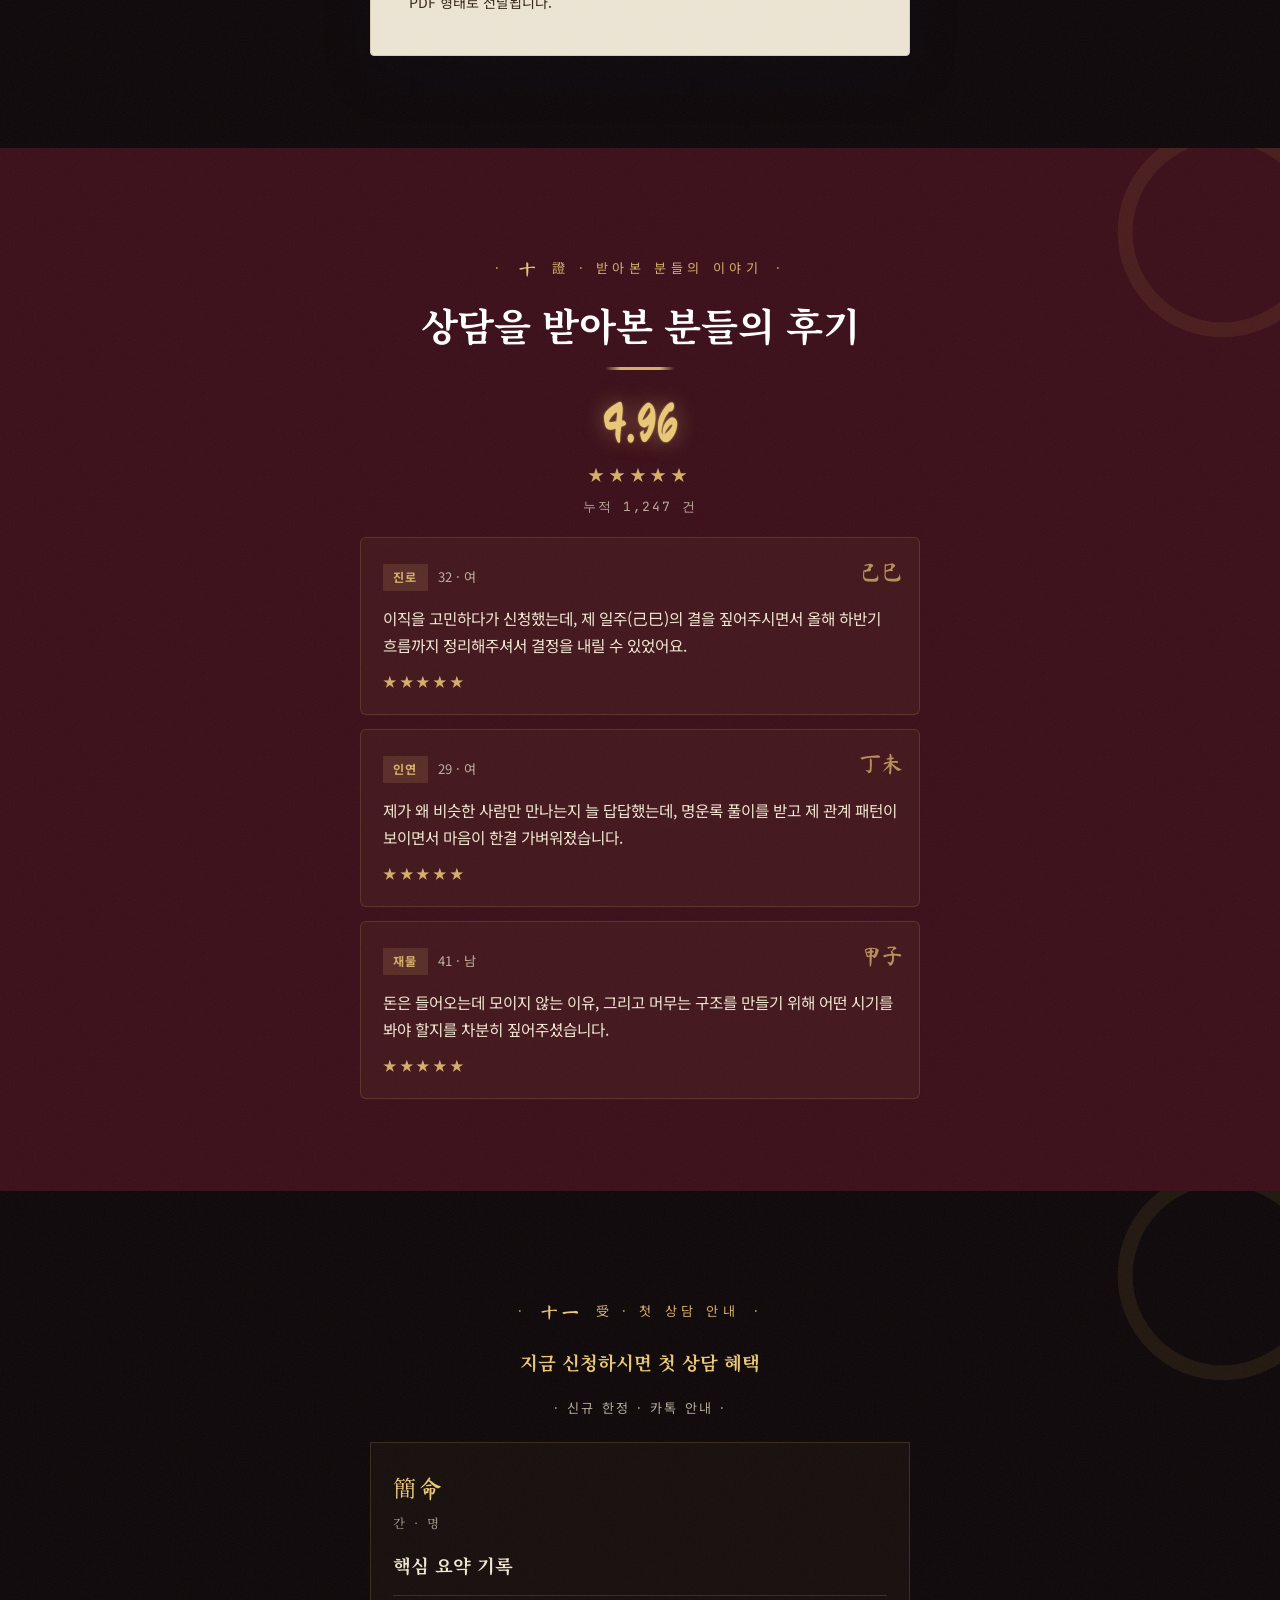
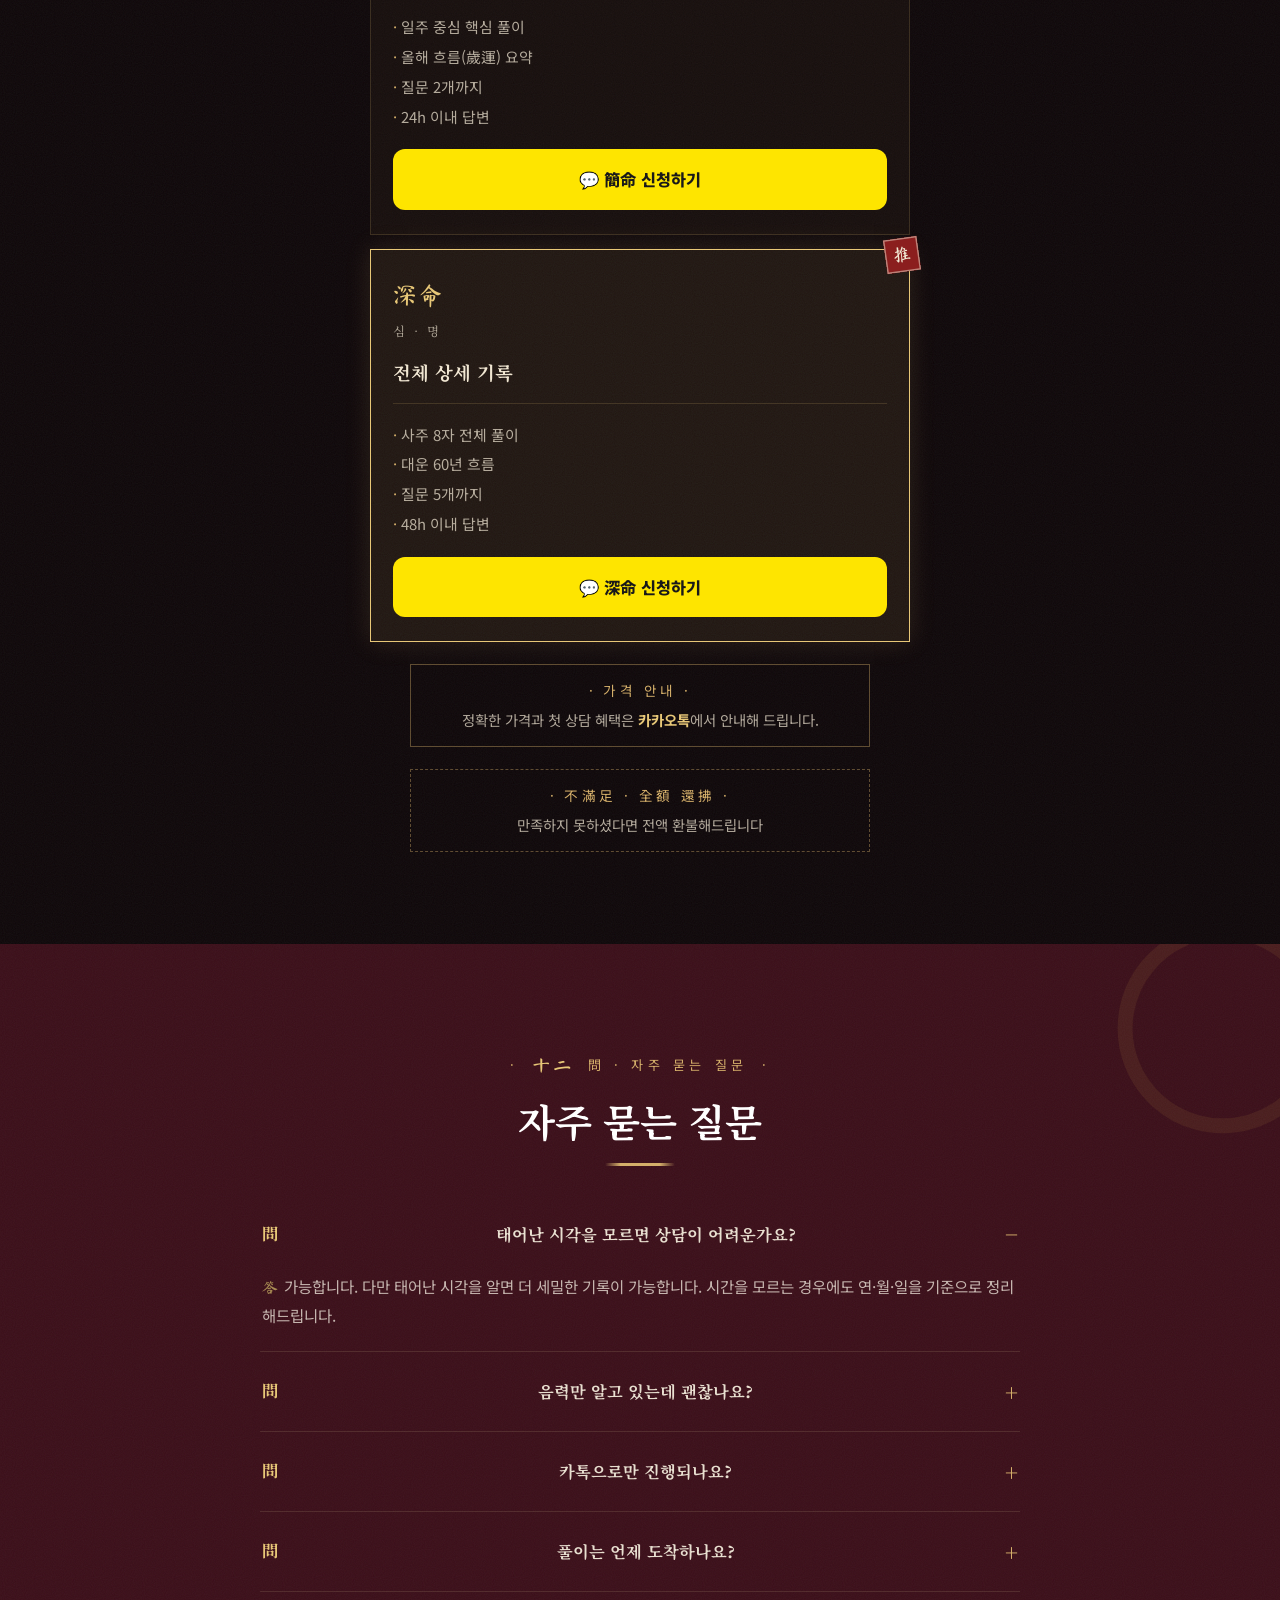
==== commit 0ca32273: "Hide prices, guide to KakaoTalk (keep first-consult benefit tone) 가격 숫자 전부 제거 → '카카오톡에서 안내': - 가격 카드" ====
--- a/index.html
+++ b/index.html
@@ -6,12 +6,30 @@
   <title>명운록 · 천 년 명리의 줄기 끝에서 — 命運錄</title>
   <meta name="description" content="명운록(命運錄) — 음양오행과 십성의 원리로 여덟 글자에서 성격·관계·재물·애정의 결을 정리하는 사주 기록. 카카오톡 1:1 안내." />
   <meta property="og:title" content="명운록(命運錄) · 천 년 명리의 줄기 끝에서" />
-  <meta property="og:description" content="여덟 글자에 맞춰 한 권으로 정리한 사주 기록. 첫 상담 50%." />
+  <meta property="og:description" content="여덟 글자에 맞춰 한 권으로 정리한 사주 기록. 첫 상담 혜택 · 카톡 안내." />
 
   <link rel="preconnect" href="https://fonts.googleapis.com" />
   <link rel="preconnect" href="https://fonts.gstatic.com" crossorigin />
   <link href="https://fonts.googleapis.com/css2?family=Noto+Sans+KR:wght@400;500;700&family=Noto+Serif+KR:wght@300;400;600;700;900&family=Nanum+Myeongjo:wght@400;700;800&family=Gowun+Batang:wght@400;700&family=Ma+Shan+Zheng&family=JetBrains+Mono:wght@400;500&display=swap" rel="stylesheet" />
   <link rel="stylesheet" href="/css/landing.css" />
+
+  <!-- Meta Pixel Code -->
+  <script>
+  !function(f,b,e,v,n,t,s)
+  {if(f.fbq)return;n=f.fbq=function(){n.callMethod?
+  n.callMethod.apply(n,arguments):n.queue.push(arguments)};
+  if(!f._fbq)f._fbq=n;n.push=n;n.loaded=!0;n.version='2.0';
+  n.queue=[];t=b.createElement(e);t.async=!0;
+  t.src=v;s=b.getElementsByTagName(e)[0];
+  s.parentNode.insertBefore(t,s)}(window, document,'script',
+  'https://connect.facebook.net/en_US/fbevents.js');
+  fbq('init', '983160017940090');
+  fbq('track', 'PageView');
+  </script>
+  <noscript><img height="1" width="1" style="display:none"
+  src="https://www.facebook.com/tr?id=983160017940090&ev=PageView&noscript=1"
+  /></noscript>
+  <!-- End Meta Pixel Code -->
 </head>
 <body class="text-pretty" style="background:var(--night);color:var(--bone);">
 
@@ -49,7 +67,7 @@
       </p>
 
       <a class="btn-kakao-full" href="/apply" style="max-width:360px;margin:0 auto;">
-        💬 카톡으로 상담받기 <span class="ksub">· 첫상담 50%</span>
+        💬 카톡으로 상담받기 <span class="ksub">· 첫상담 혜택</span>
       </a>
 
       <p class="mono" style="color:var(--bone-faint);font-size:.78rem;letter-spacing:.25em;margin:22px 0 0;">누적 11,300 건</p>
@@ -377,41 +395,39 @@
     <div class="wrap center">
       <p class="han-label"><span class="han">十一</span><span>受 · 첫 상담 안내</span></p>
       <div class="price-discount">
-        <p class="hl">지금 시작하시면 첫 상담 50%</p>
-        <p class="sub">· 6월 한정 · 신규 1회 ·</p>
+        <p class="hl">지금 신청하시면 첫 상담 혜택</p>
+        <p class="sub">· 신규 한정 · 카톡 안내 ·</p>
       </div>
     </div>
     <div class="wrap">
       <div class="tier-grid reveal">
         <div class="tier">
           <div class="tier-name">簡命<span class="tier-name-kr">간 · 명</span></div>
-          <div class="tier-price">₩9,900</div>
-          <span class="tier-orig">정가 ₩19,900</span>
+          <div class="tier-price" style="font-size:1.15rem;">핵심 요약 기록</div>
           <ul>
             <li>일주 중심 핵심 풀이</li>
             <li>올해 흐름(歲運) 요약</li>
             <li>질문 2개까지</li>
             <li>24h 이내 답변</li>
           </ul>
-          <div style="margin-top:18px;"><a class="btn-kakao-full" href="/apply">💬 簡命 신청하기 <span class="ksub">· ₩9,900</span></a></div>
+          <div style="margin-top:18px;"><a class="btn-kakao-full" href="/apply">💬 簡命 신청하기</a></div>
         </div>
         <div class="tier featured">
           <span class="seal-sm tier-stamp">推</span>
           <div class="tier-name">深命<span class="tier-name-kr">심 · 명</span></div>
-          <div class="tier-price">₩39,900</div>
-          <span class="tier-orig">정가 ₩79,900</span>
+          <div class="tier-price" style="font-size:1.15rem;">전체 상세 기록</div>
           <ul>
             <li>사주 8자 전체 풀이</li>
             <li>대운 60년 흐름</li>
             <li>질문 5개까지</li>
             <li>48h 이내 답변</li>
           </ul>
-          <div style="margin-top:18px;"><a class="btn-kakao-full" href="/apply">💬 深命 신청하기 <span class="ksub">· ₩39,900</span></a></div>
+          <div style="margin-top:18px;"><a class="btn-kakao-full" href="/apply">💬 深命 신청하기</a></div>
         </div>
       </div>
       <div class="refund-box reveal" style="border-style:solid;border-color:var(--gold-line);">
-        <span class="head">· 簡命 → 深命 업그레이드 ·</span>
-        簡命(₩9,900)을 먼저 받아보신 뒤, 차액 <strong style="color:var(--gold-bright);">₩30,000</strong>으로 深命까지 보실 수 있습니다.
+        <span class="head">· 가격 안내 ·</span>
+        정확한 가격과 첫 상담 혜택은 <strong style="color:var(--gold-bright);">카카오톡</strong>에서 안내해 드립니다.
       </div>
       <div class="refund-box reveal">
         <span class="head">· 不滿足 · 全額 還拂 ·</span>
@@ -468,7 +484,7 @@
         어떻게 흐를지<br /><strong style="color:var(--gold-bright);">지금</strong> 함께 헤아립시다.
       </p>
       <a class="btn-kakao-full" href="/apply" style="max-width:360px;margin:0 auto;">
-        💬 카톡으로 상담받기 <span class="ksub">· 첫 상담 50% 마감 임박</span>
+        💬 카톡으로 상담받기 <span class="ksub">· 첫 상담 혜택 마감 임박</span>
       </a>
       <p class="mono" style="margin:18px 0 0;color:var(--bone-faint);font-size:.74rem;letter-spacing:.35em;">· 24h 이내 답변 ·</p>
     </div>
@@ -487,8 +503,8 @@
   <!-- ===================== 고정 CTA — 핸드오프 스타일 ===================== -->
   <div class="sticky-cta" style="display:flex;align-items:center;justify-content:space-between;gap:12px;background:rgba(13,6,8,.92);border-top:1px solid var(--gold-line);">
     <div class="sticky-cta-text">
-      <span class="sct-hl">첫 상담 50%</span>
-      <span class="sct-sub">지금만 — ₩9,900부터</span>
+      <span class="sct-hl">첫 상담 혜택</span>
+      <span class="sct-sub">카톡으로 안내드립니다</span>
     </div>
     <a href="/apply" class="btn-kakao-full" style="width:auto;padding:12px 22px;border-radius:999px;flex:0 0 auto;">
       💬 상담받기
--- a/css/landing.css
+++ b/css/landing.css
@@ -909,6 +909,18 @@
 }
 .form-error.show { display: block; }
 
+/* ---------- 단계형 폼 (step wizard) ---------- */
+.step-count { font-family: "JetBrains Mono", monospace; font-size: .82rem; letter-spacing: .2em; color: var(--gold); margin: 8px 0 0; }
+.step-panel { animation: stepIn .35s ease both; min-height: 120px; }
+.step-panel[hidden] { display: none; }
+@keyframes stepIn { from { opacity: 0; transform: translateX(16px); } to { opacity: 1; transform: translateX(0); } }
+.step-q { font-family: "Noto Serif KR", serif; font-weight: 700; font-size: 1.25rem; color: var(--ink); margin-bottom: 20px; line-height: 1.5; word-break: keep-all; }
+.step-nav { display: flex; gap: 10px; align-items: center; margin-top: 24px; }
+.step-nav .btn-ghost { flex: 0 0 auto; color: var(--ink-soft); border-color: var(--line); }
+/* hidden 속성이 .btn-block 등의 display 규칙에 덮이지 않도록 */
+.btn[hidden], [hidden] { display: none !important; }
+@media (prefers-reduced-motion: reduce) { .step-panel { animation: none; } }
+
 /* ============================================================
    thanks
    ============================================================ */
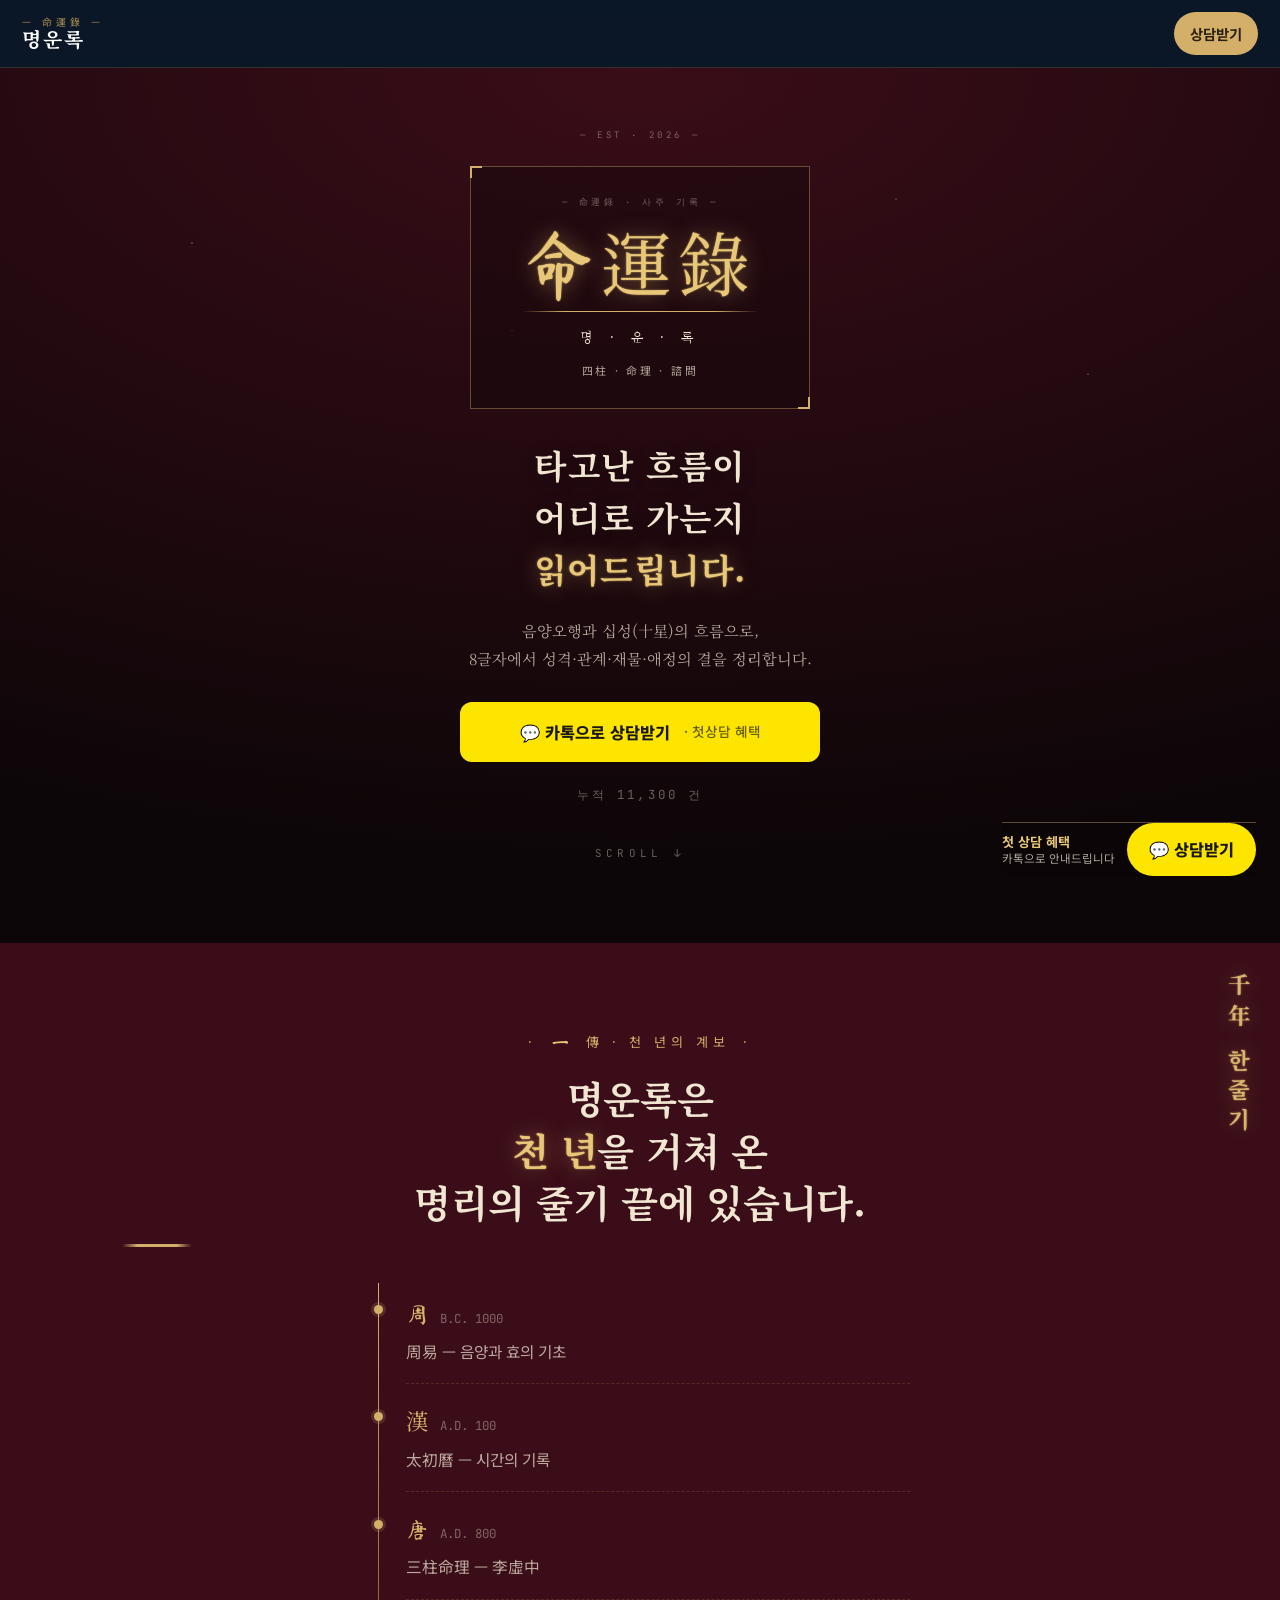
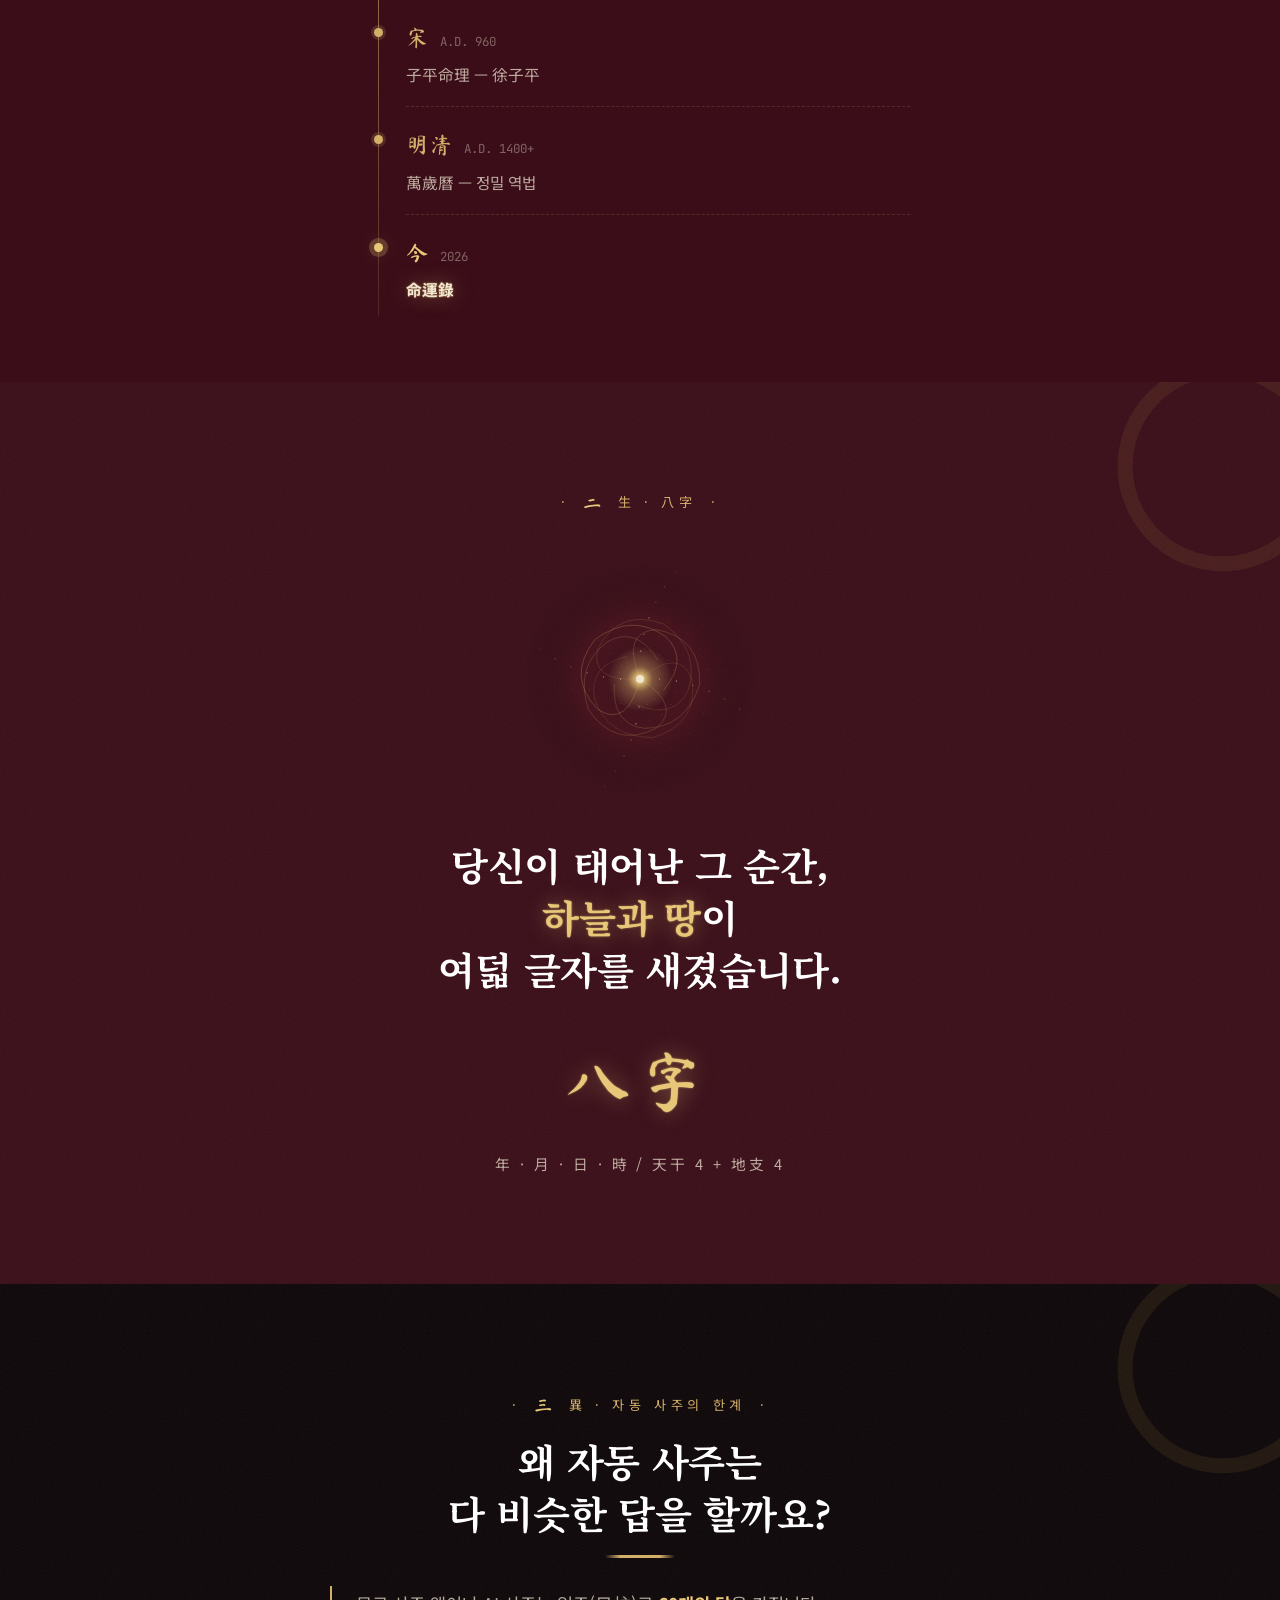
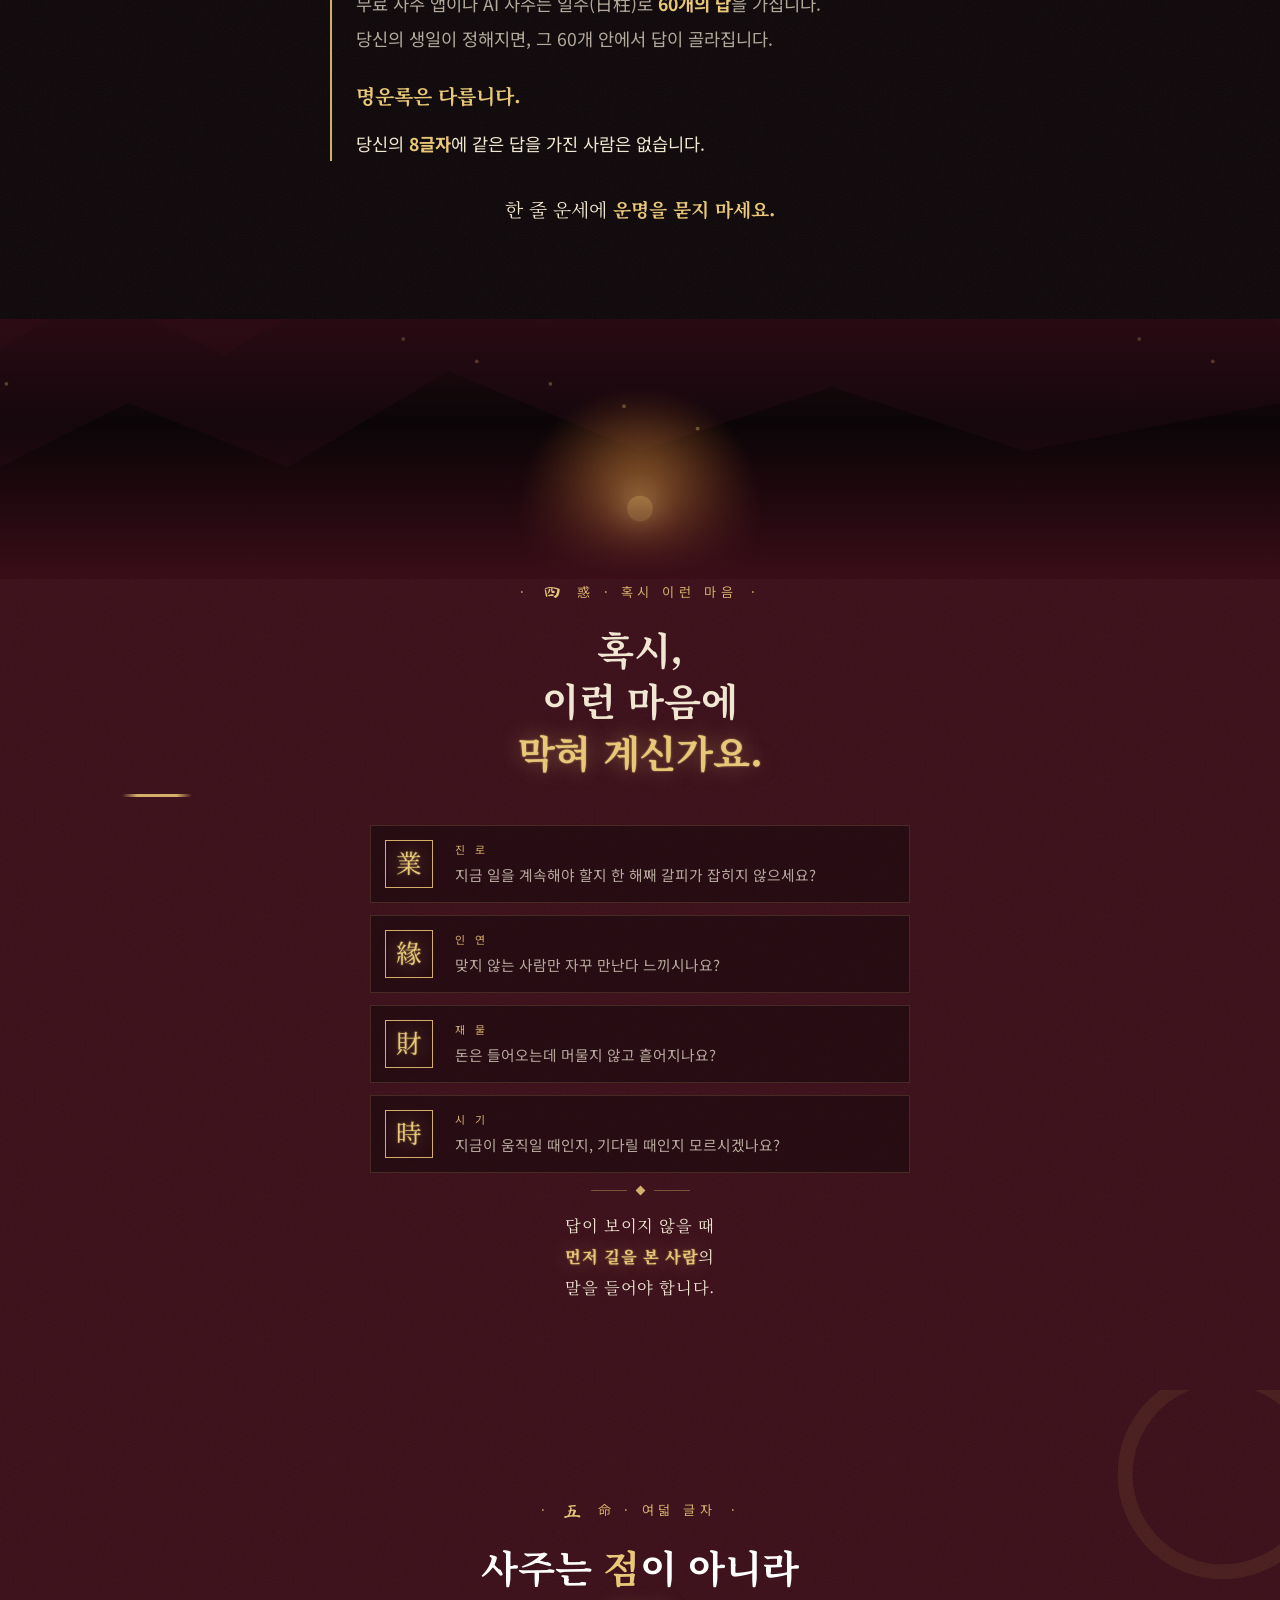
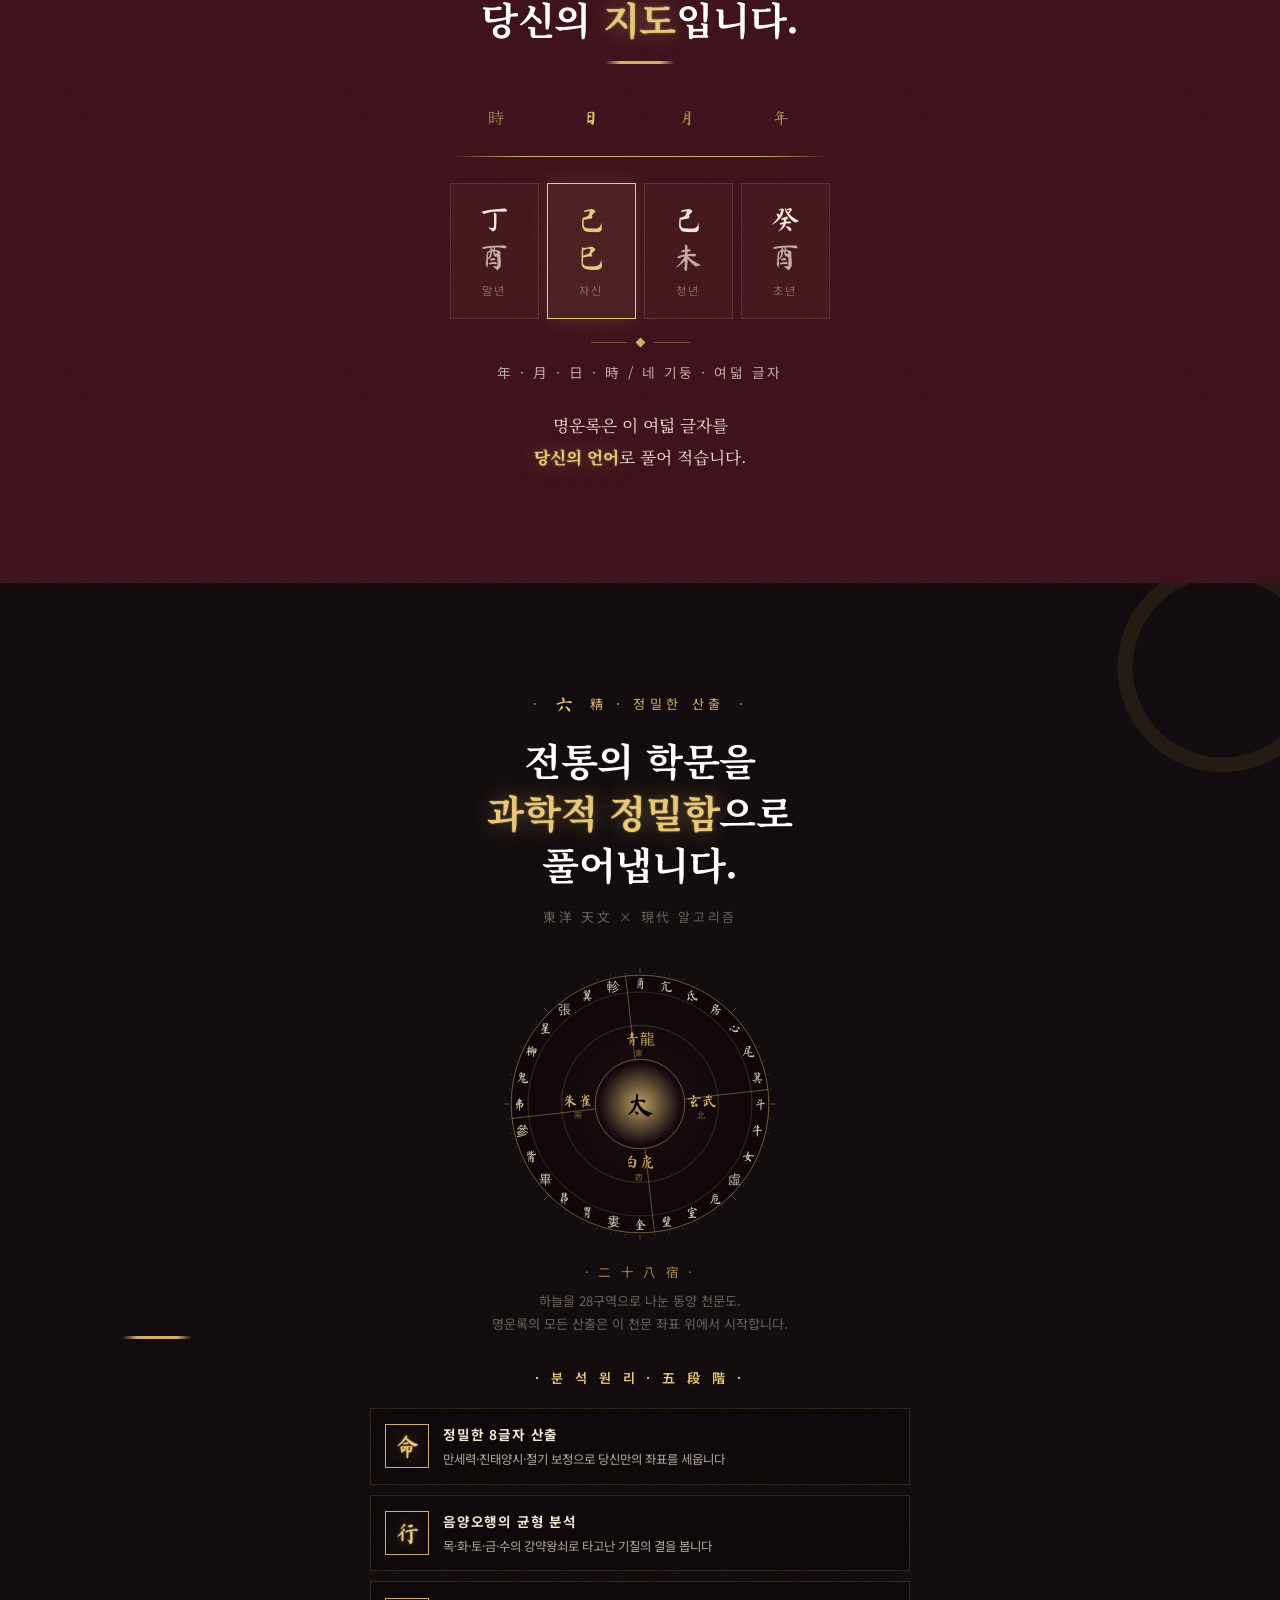
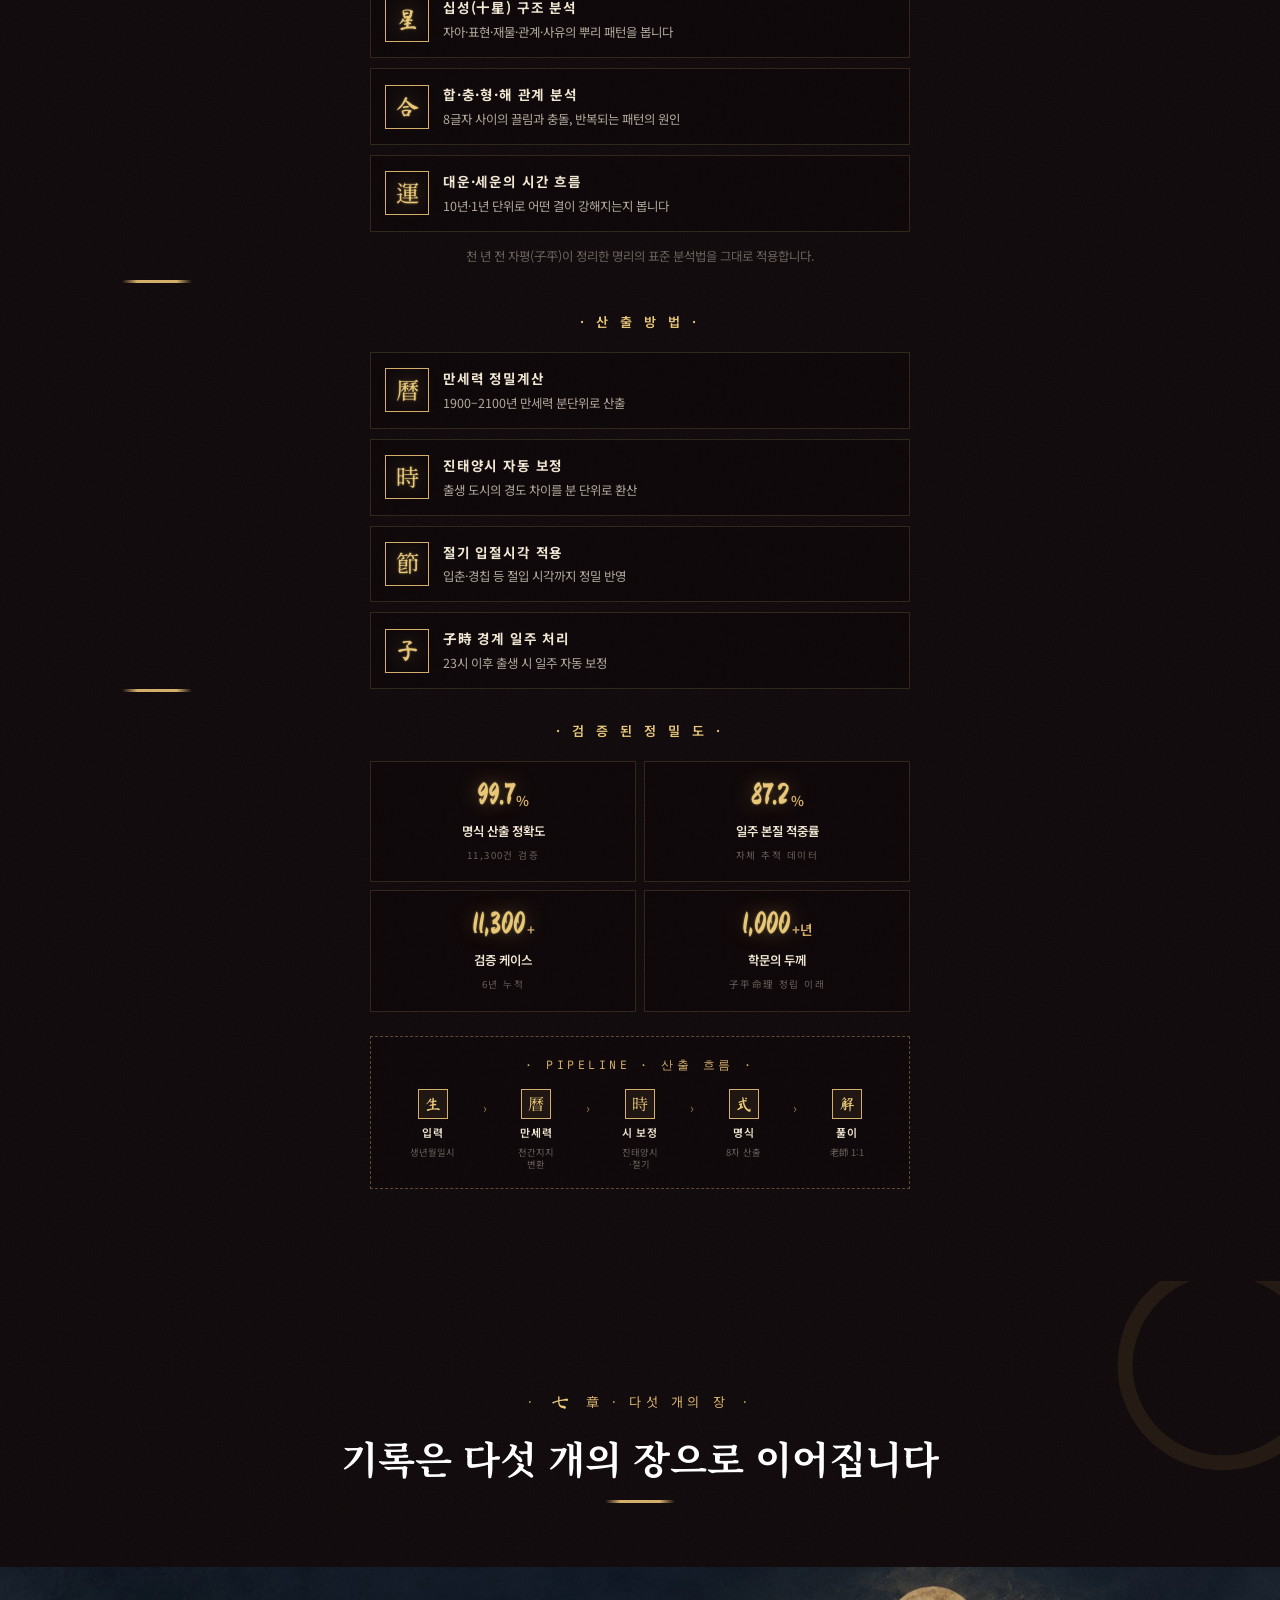
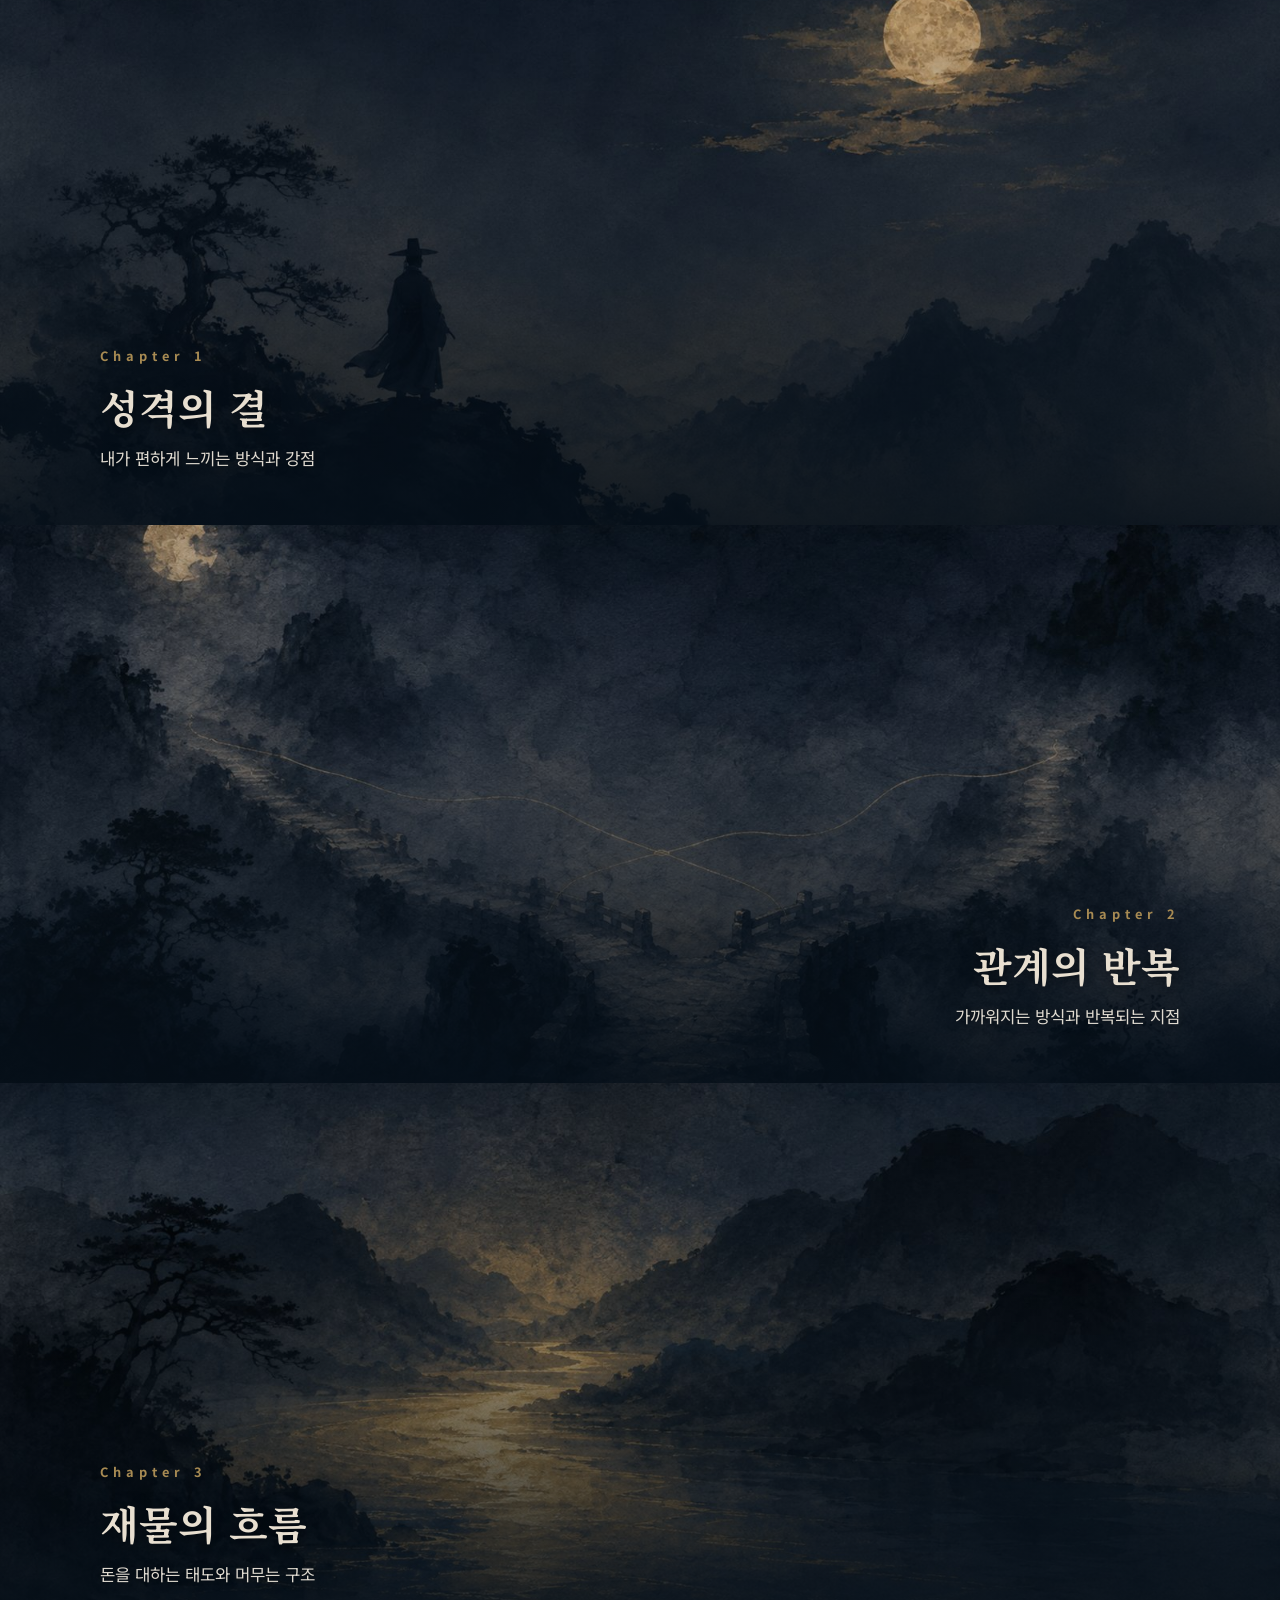
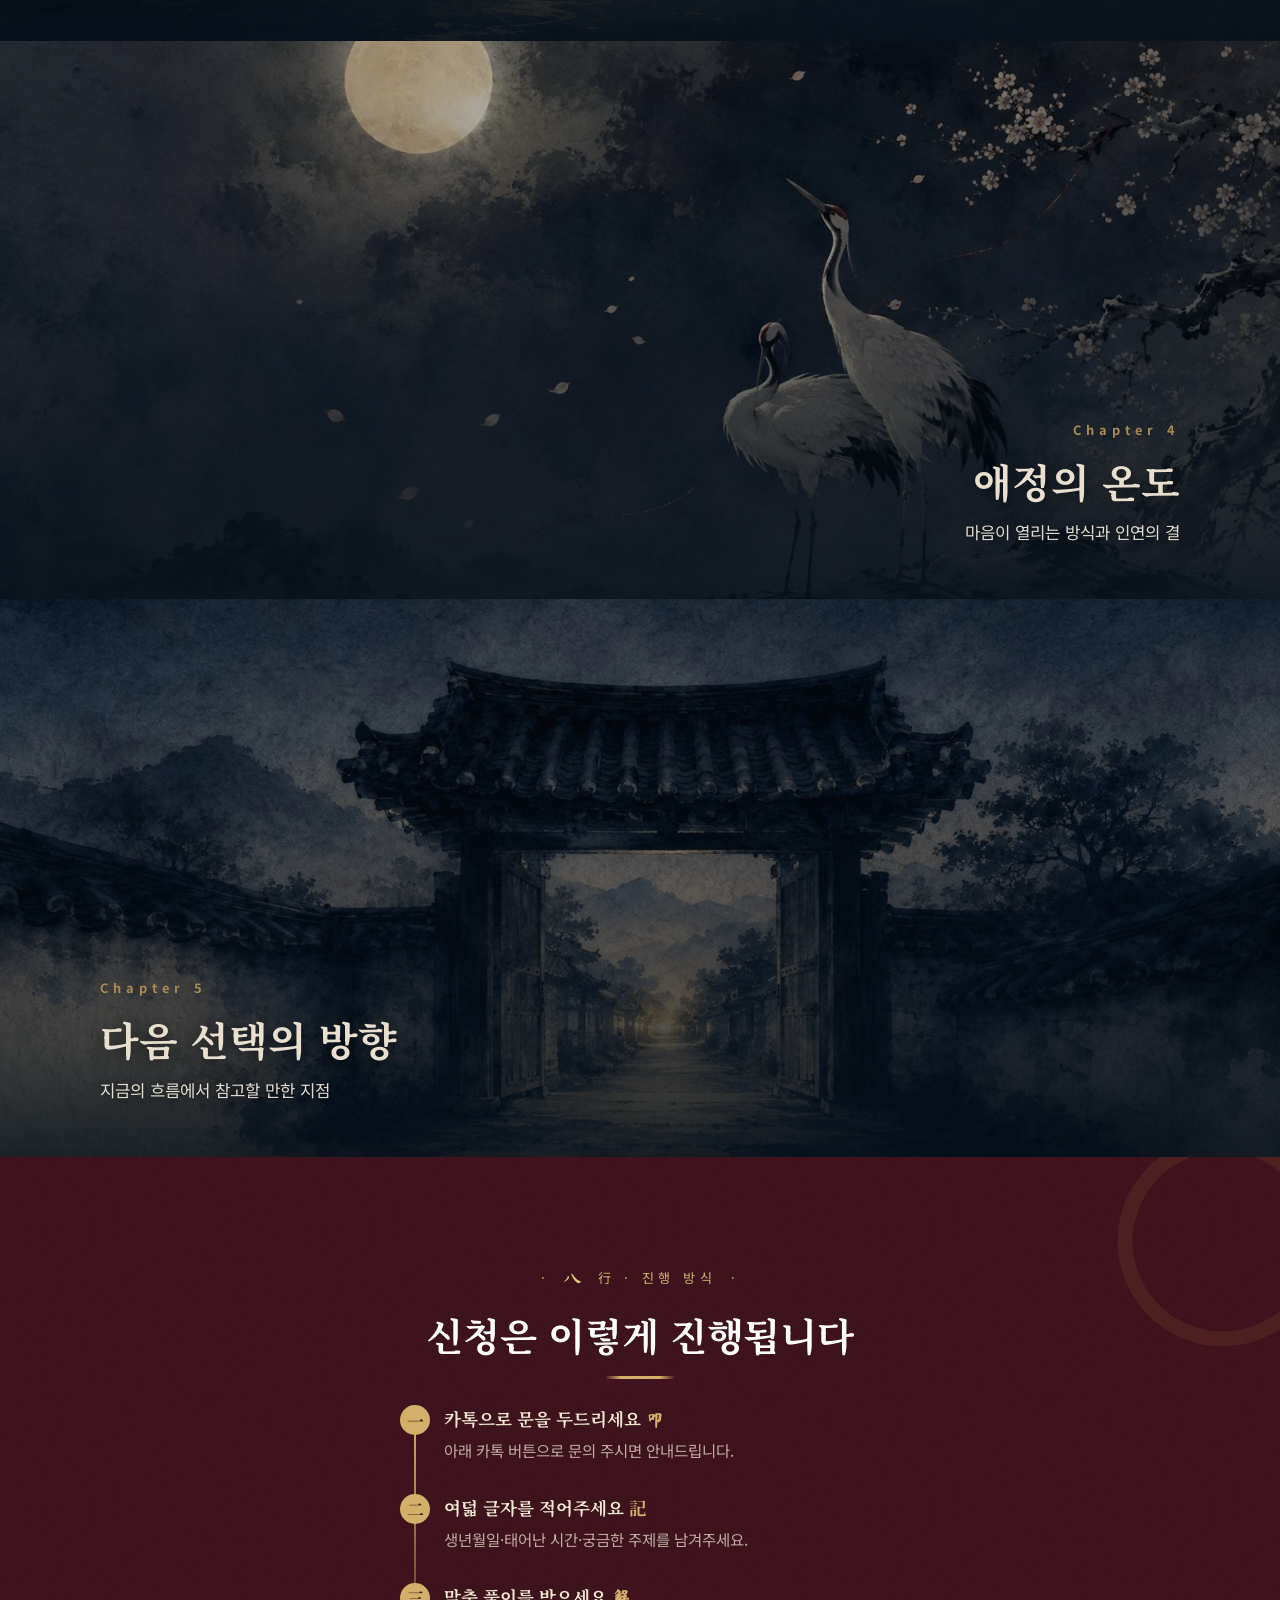
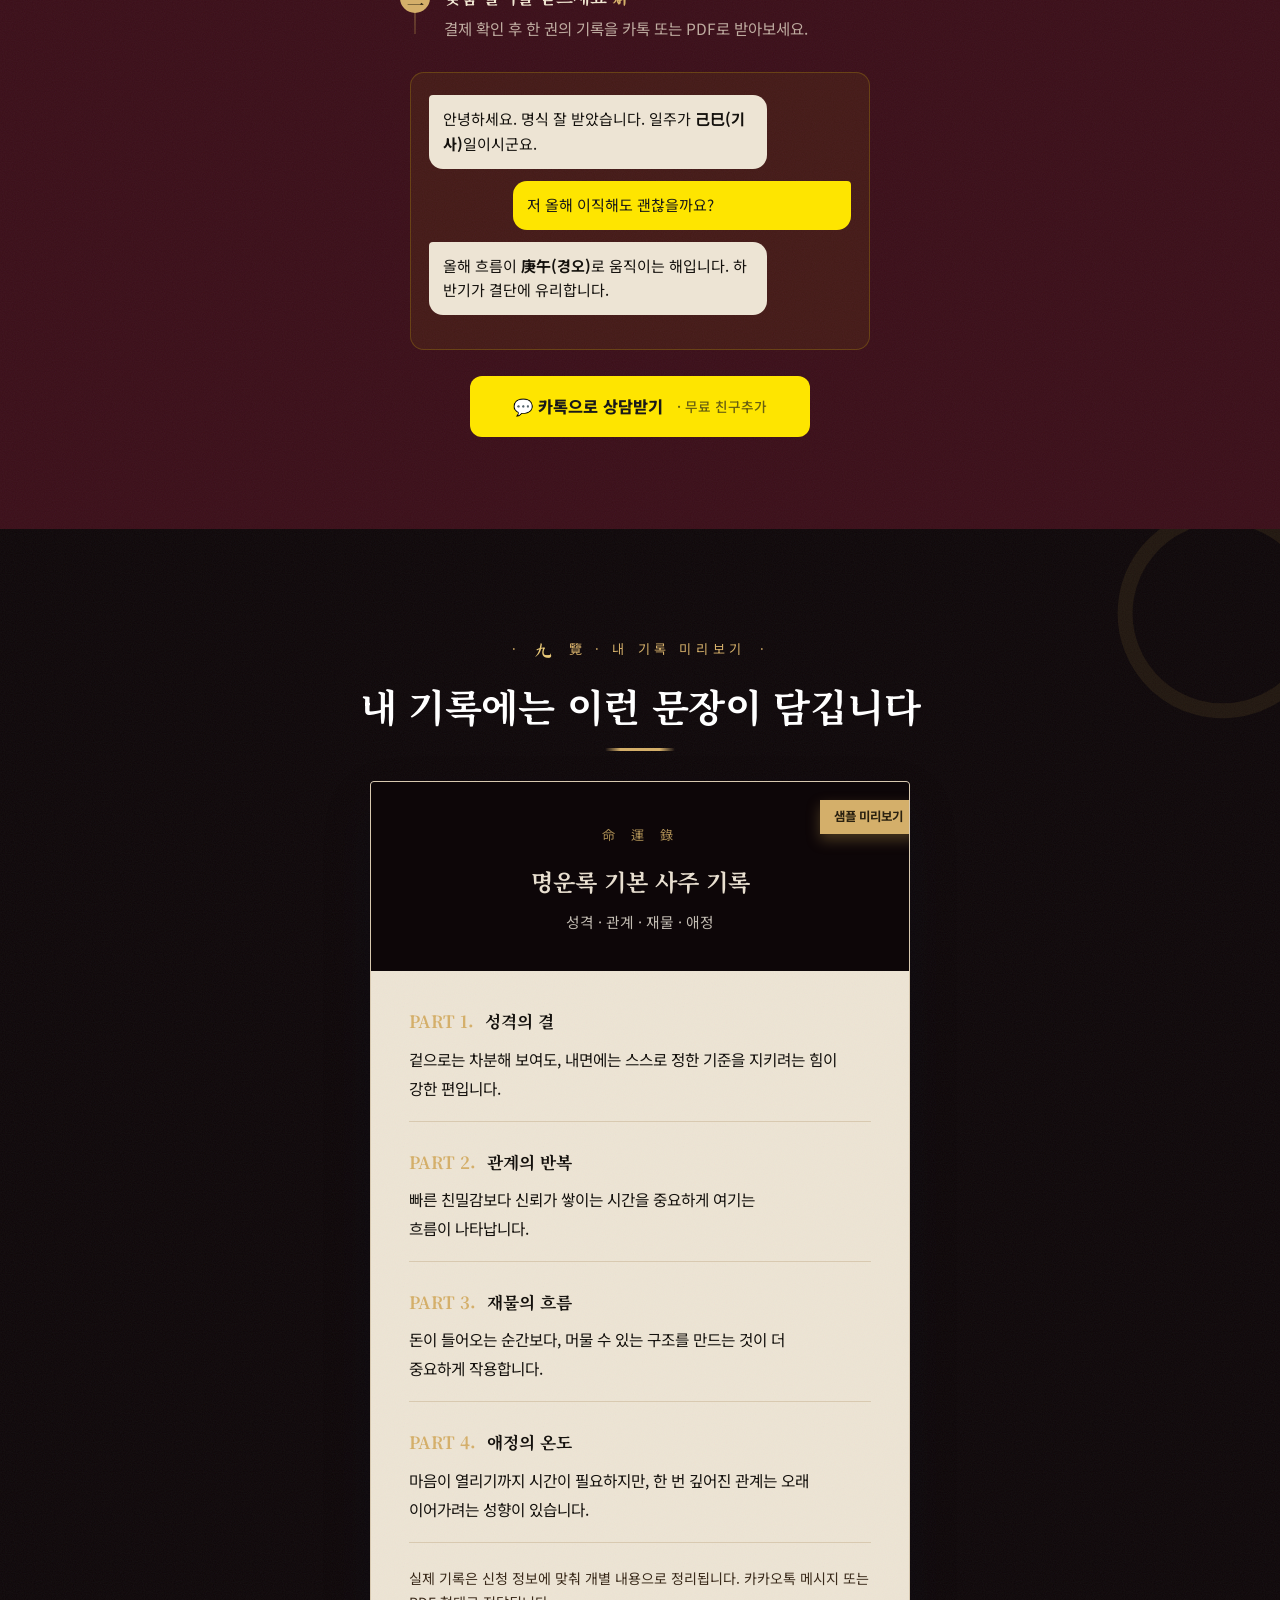
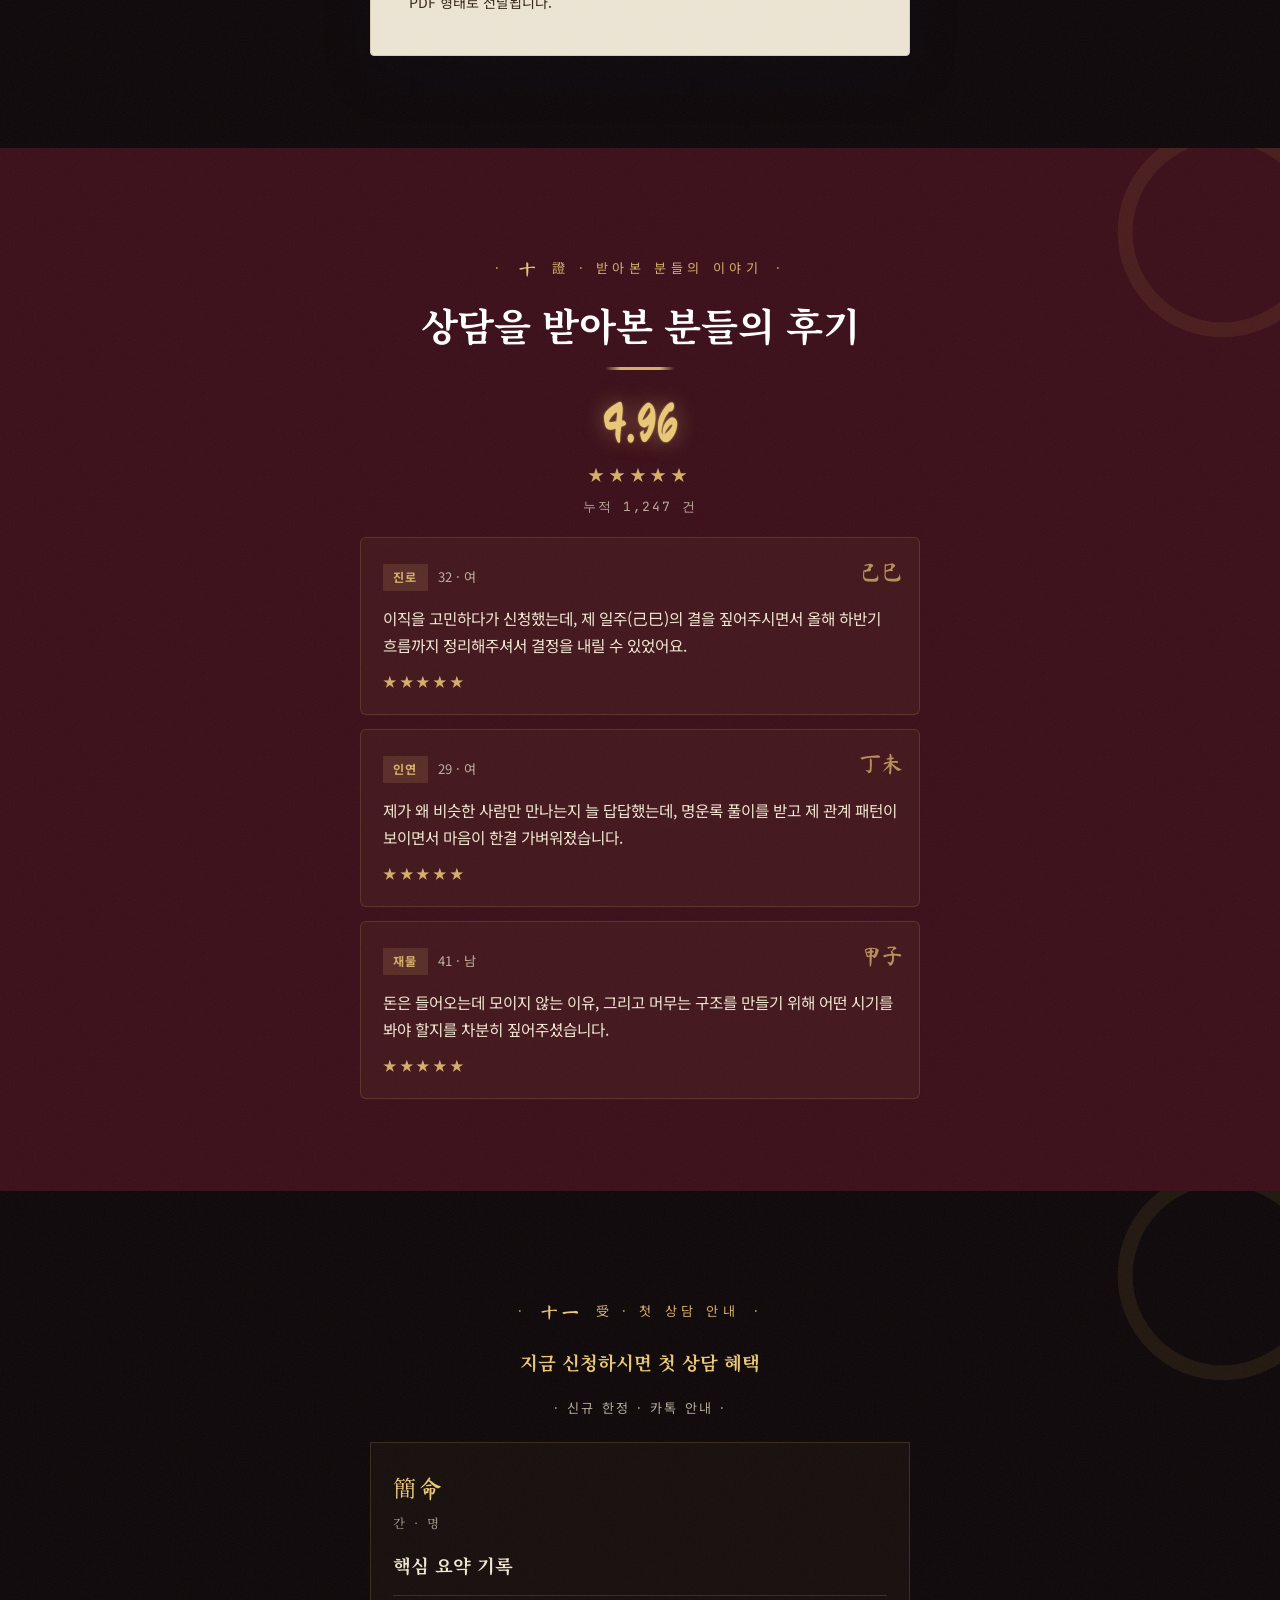
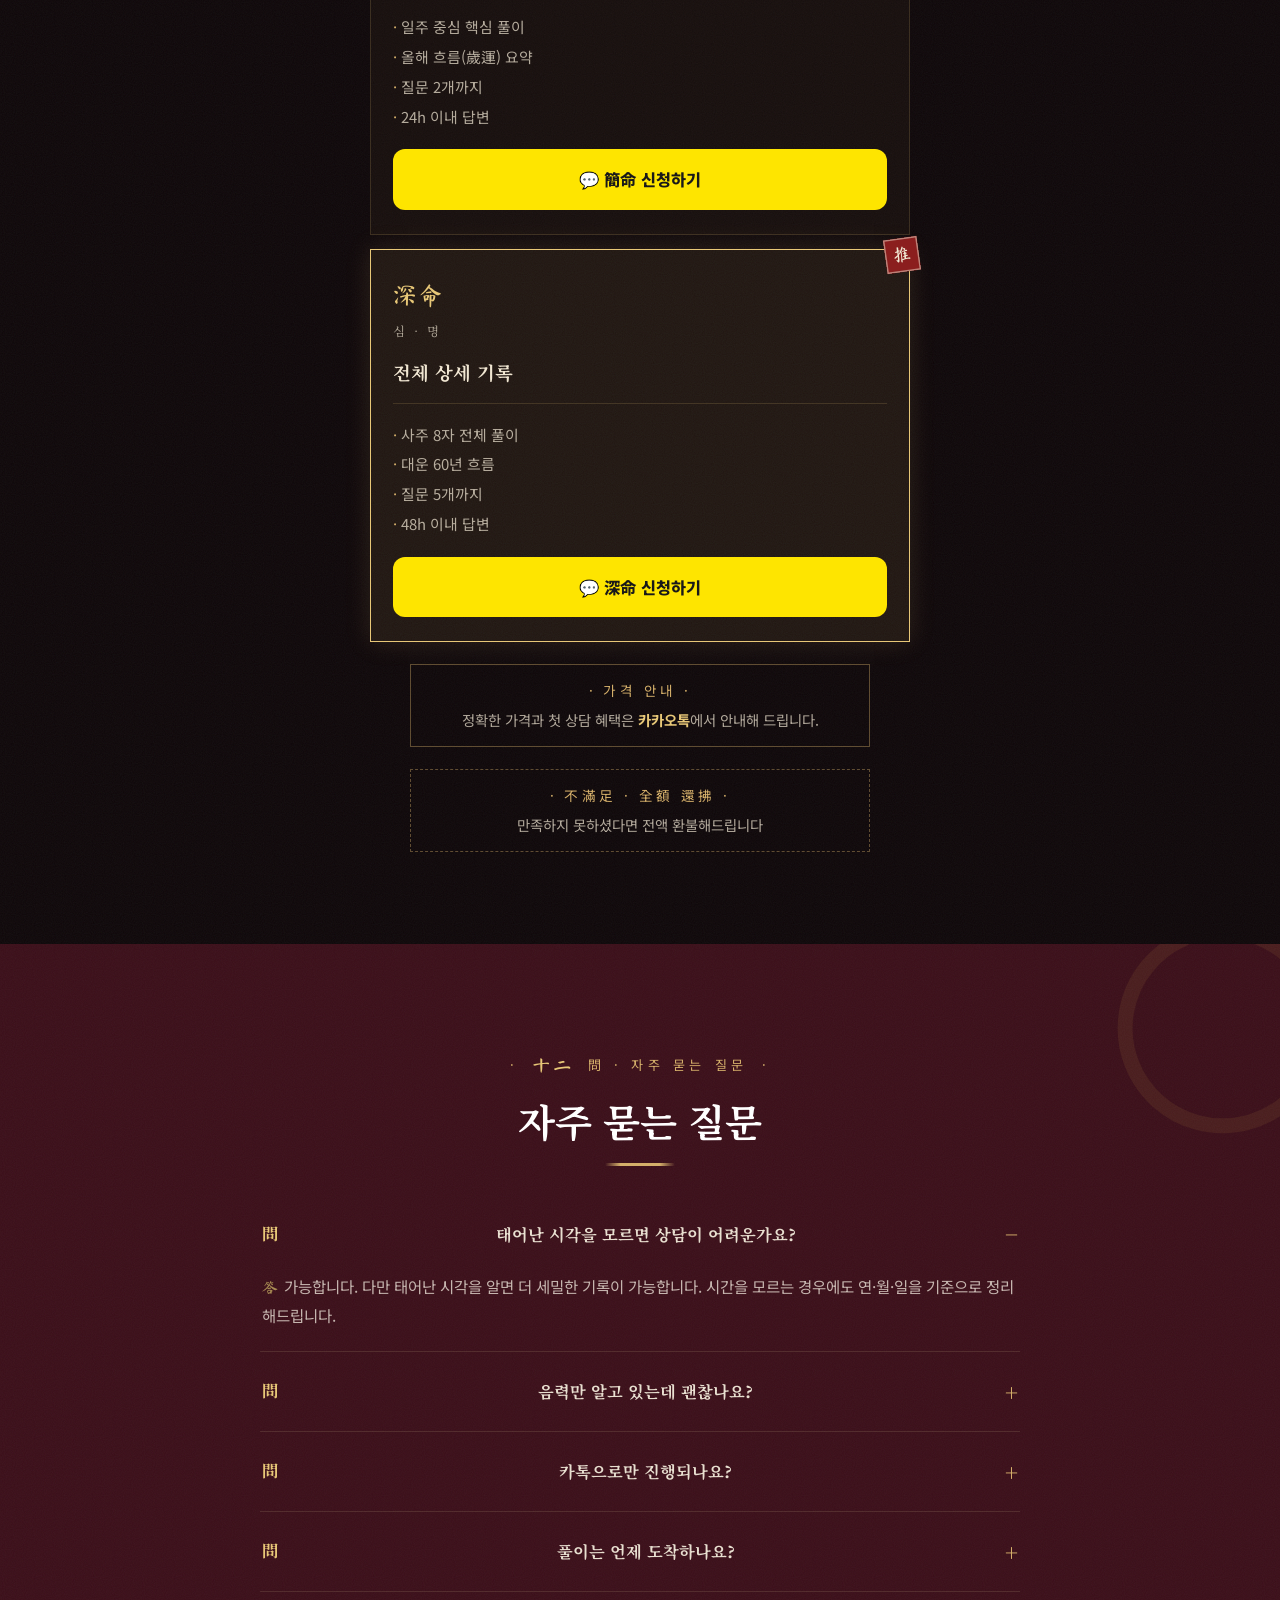
==== commit a0986b41: "Add Vercel Web Analytics to all pages 방문자/페이지뷰/유입 경로 추적용. Vercel 대시보드 Analytics 탭에서 확인.  Co-Authored" ====
--- a/index.html
+++ b/index.html
@@ -30,6 +30,11 @@
   src="https://www.facebook.com/tr?id=983160017940090&ev=PageView&noscript=1"
   /></noscript>
   <!-- End Meta Pixel Code -->
+
+  <!-- Vercel Web Analytics -->
+  <script>window.va=window.va||function(){(window.vaq=window.vaq||[]).push(arguments);};</script>
+  <script defer src="/_vercel/insights/script.js"></script>
+  <!-- End Vercel Web Analytics -->
 </head>
 <body class="text-pretty" style="background:var(--night);color:var(--bone);">
 
--- a/css/landing.css
+++ b/css/landing.css
@@ -915,6 +915,12 @@
 .step-panel[hidden] { display: none; }
 @keyframes stepIn { from { opacity: 0; transform: translateX(16px); } to { opacity: 1; transform: translateX(0); } }
 .step-q { font-family: "Noto Serif KR", serif; font-weight: 700; font-size: 1.25rem; color: var(--ink); margin-bottom: 20px; line-height: 1.5; word-break: keep-all; }
+/* 단계 패널 내부 입력 요소는 항상 전체 너비·세로 배치 */
+.step-panel input[type="text"],
+.step-panel input[type="date"],
+.step-panel select,
+.step-panel textarea { display: block; width: 100%; box-sizing: border-box; }
+.step-panel textarea { min-height: 100px; resize: vertical; }
 .step-nav { display: flex; gap: 10px; align-items: center; margin-top: 24px; }
 .step-nav .btn-ghost { flex: 0 0 auto; color: var(--ink-soft); border-color: var(--line); }
 /* hidden 속성이 .btn-block 등의 display 규칙에 덮이지 않도록 */
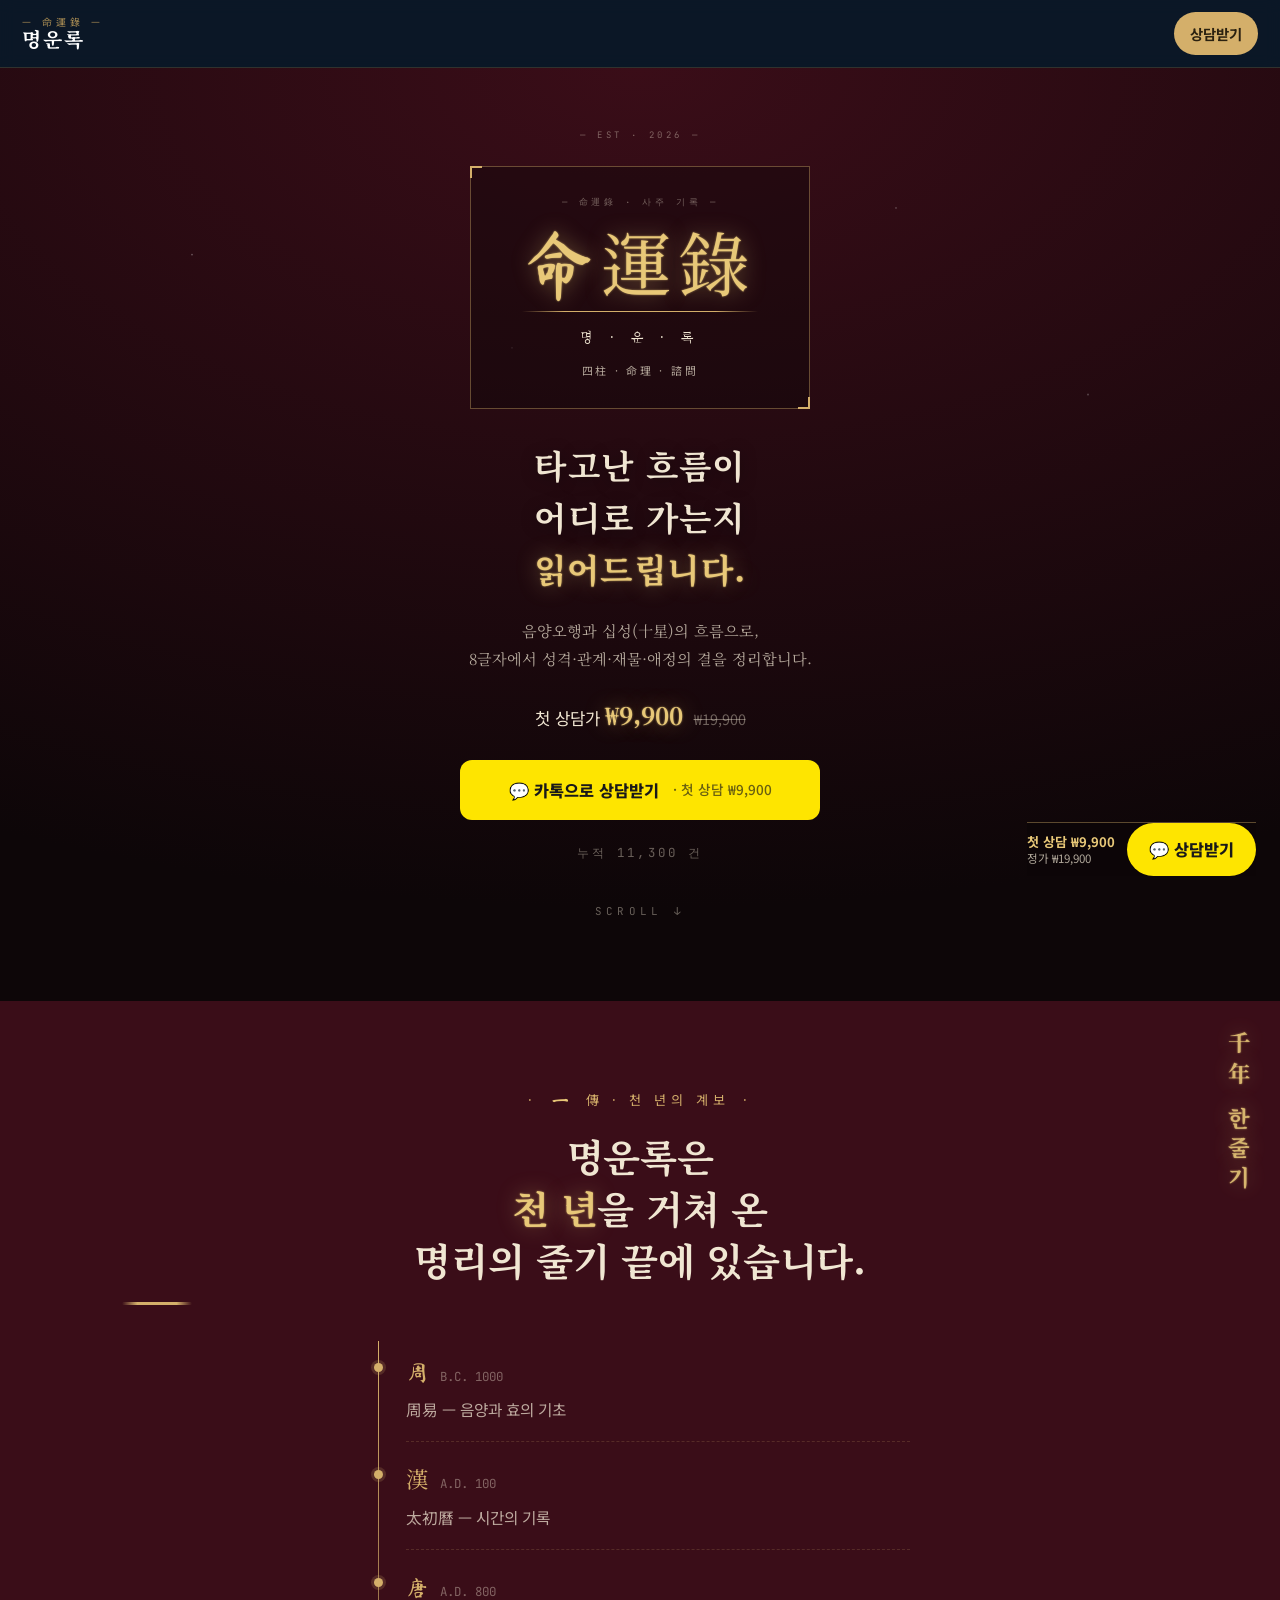
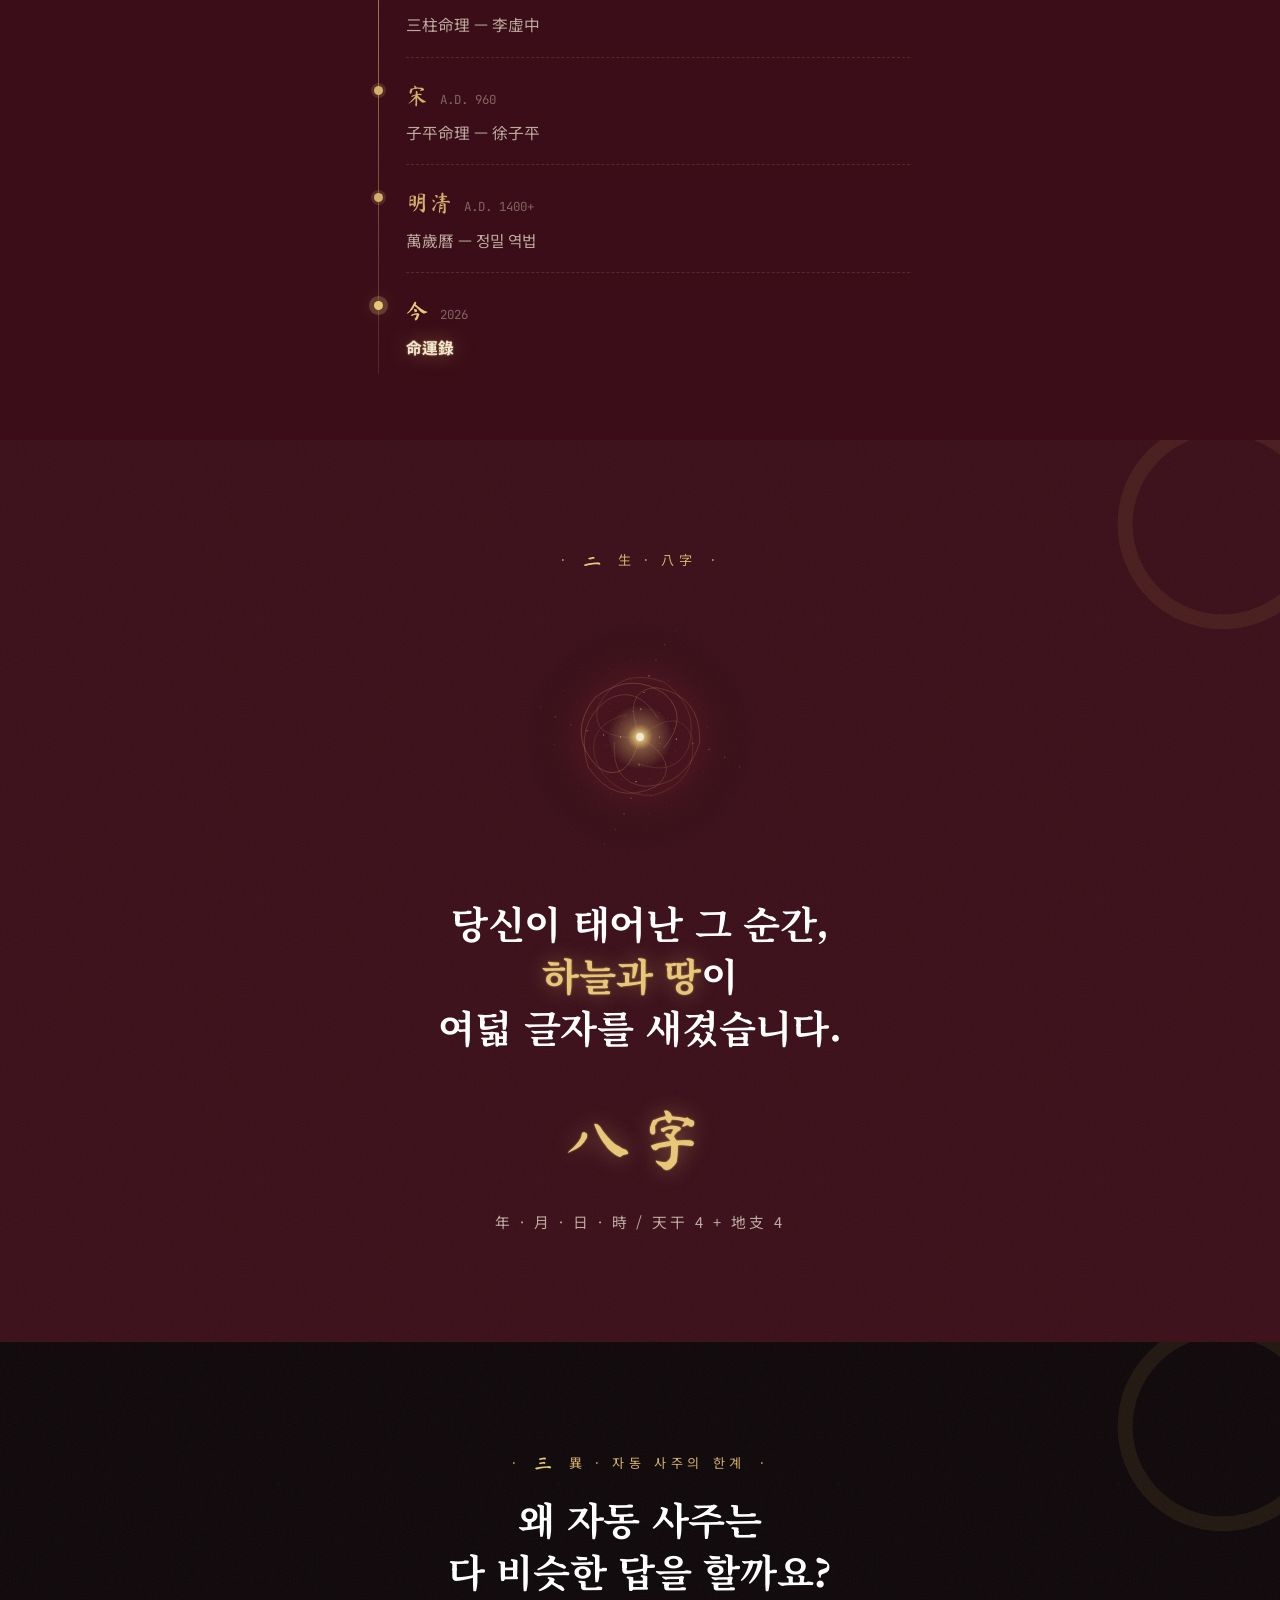
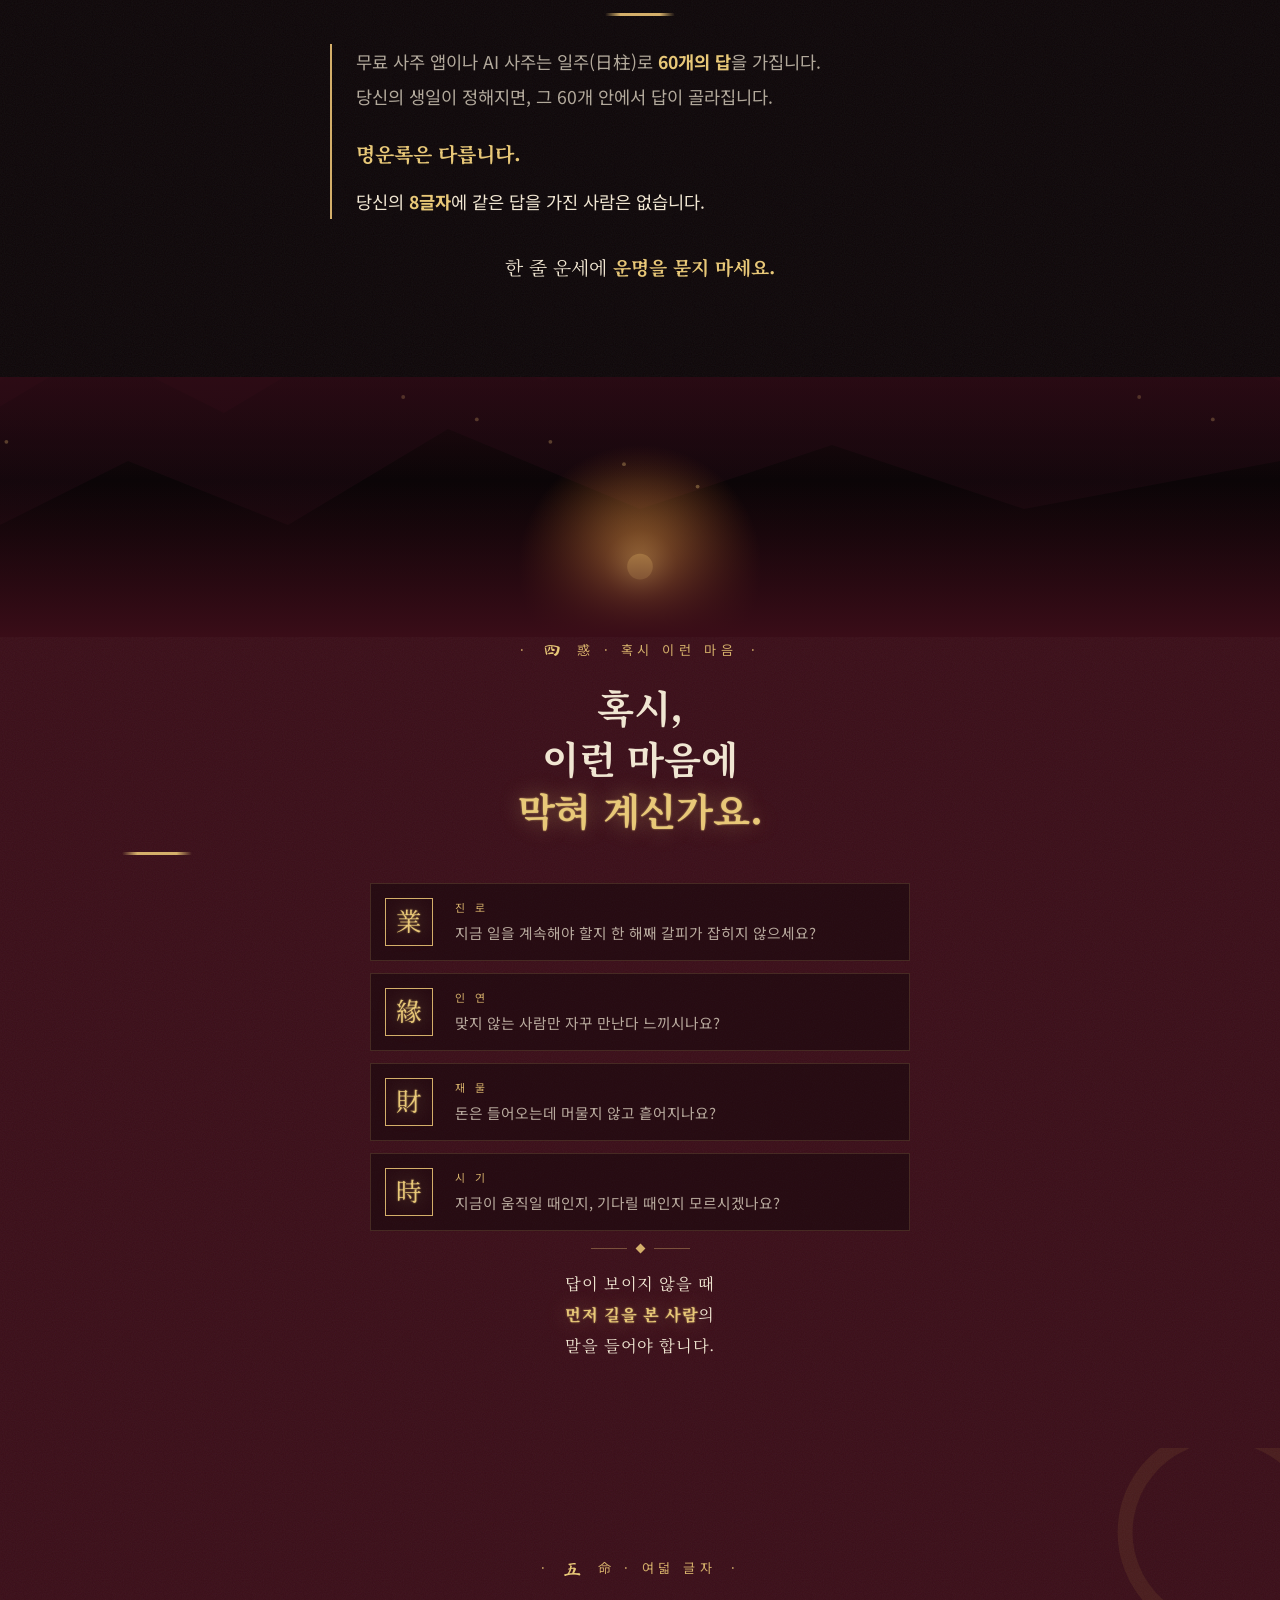
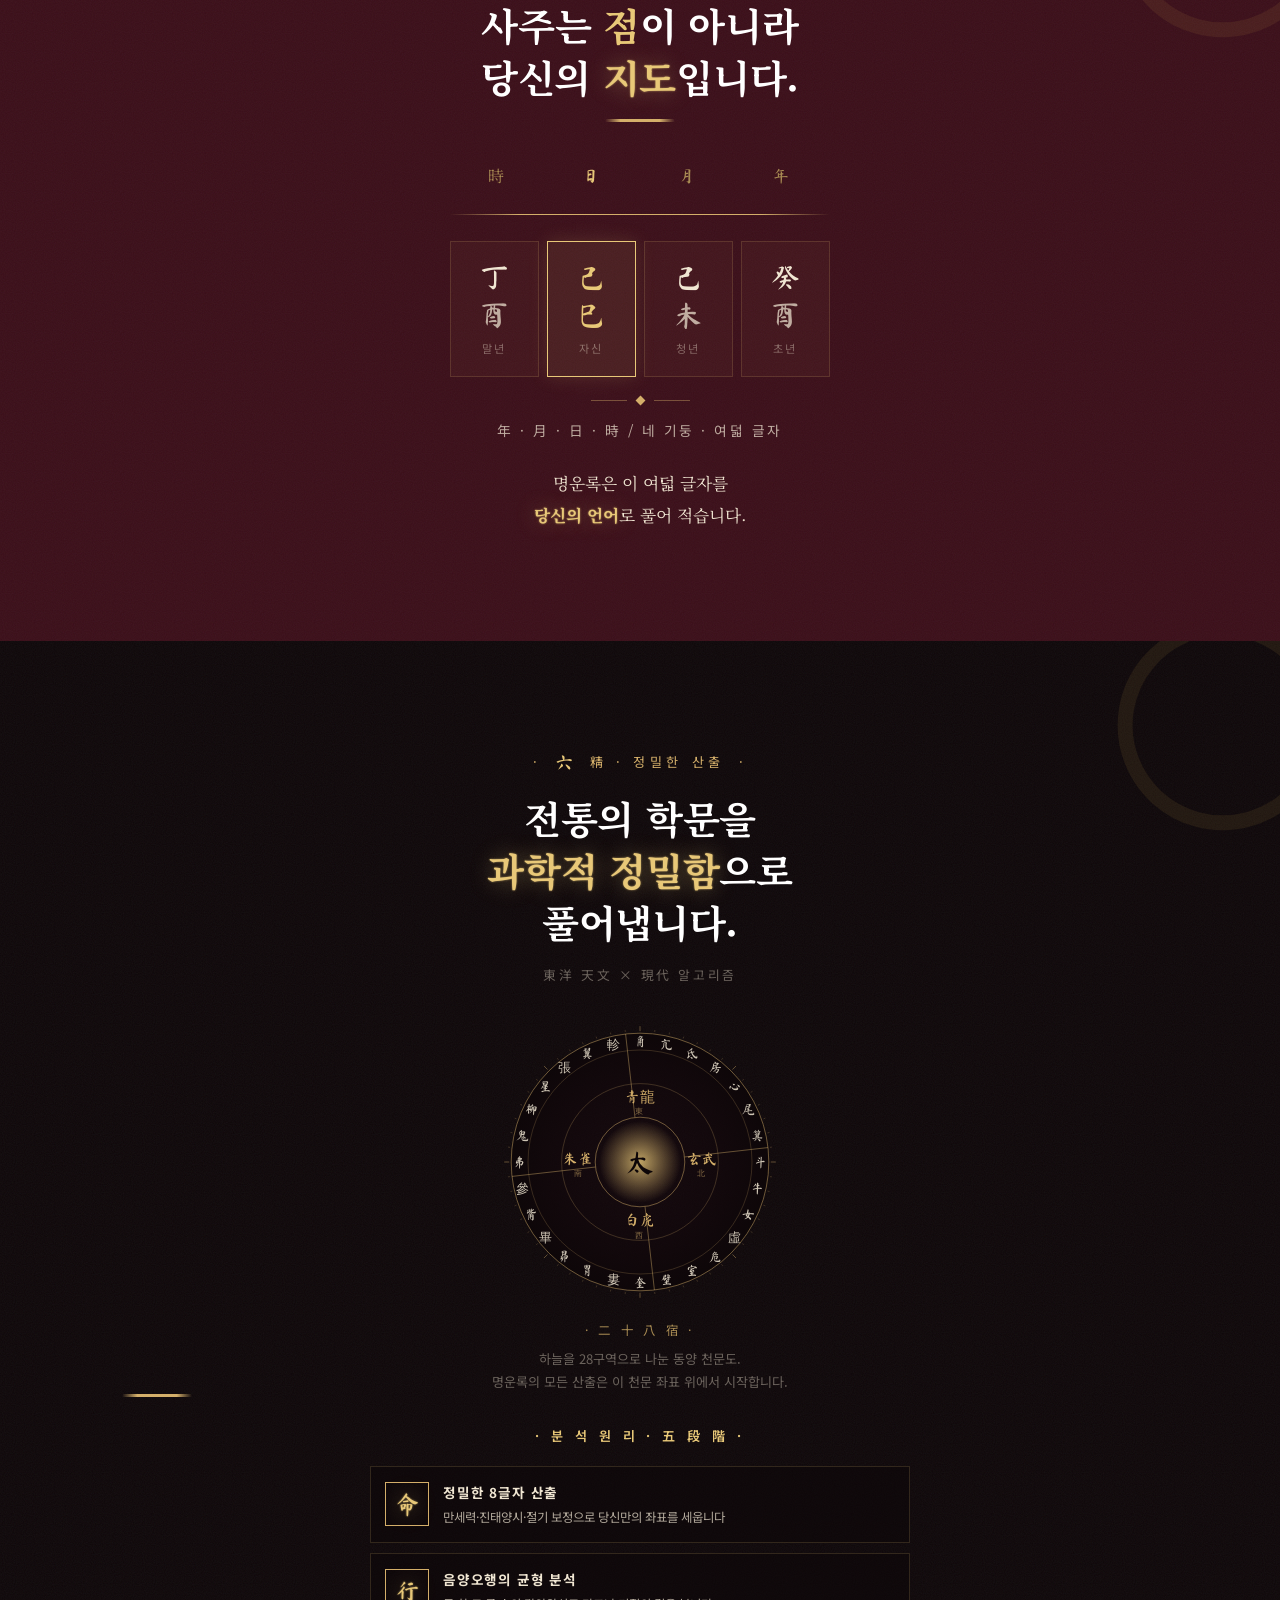
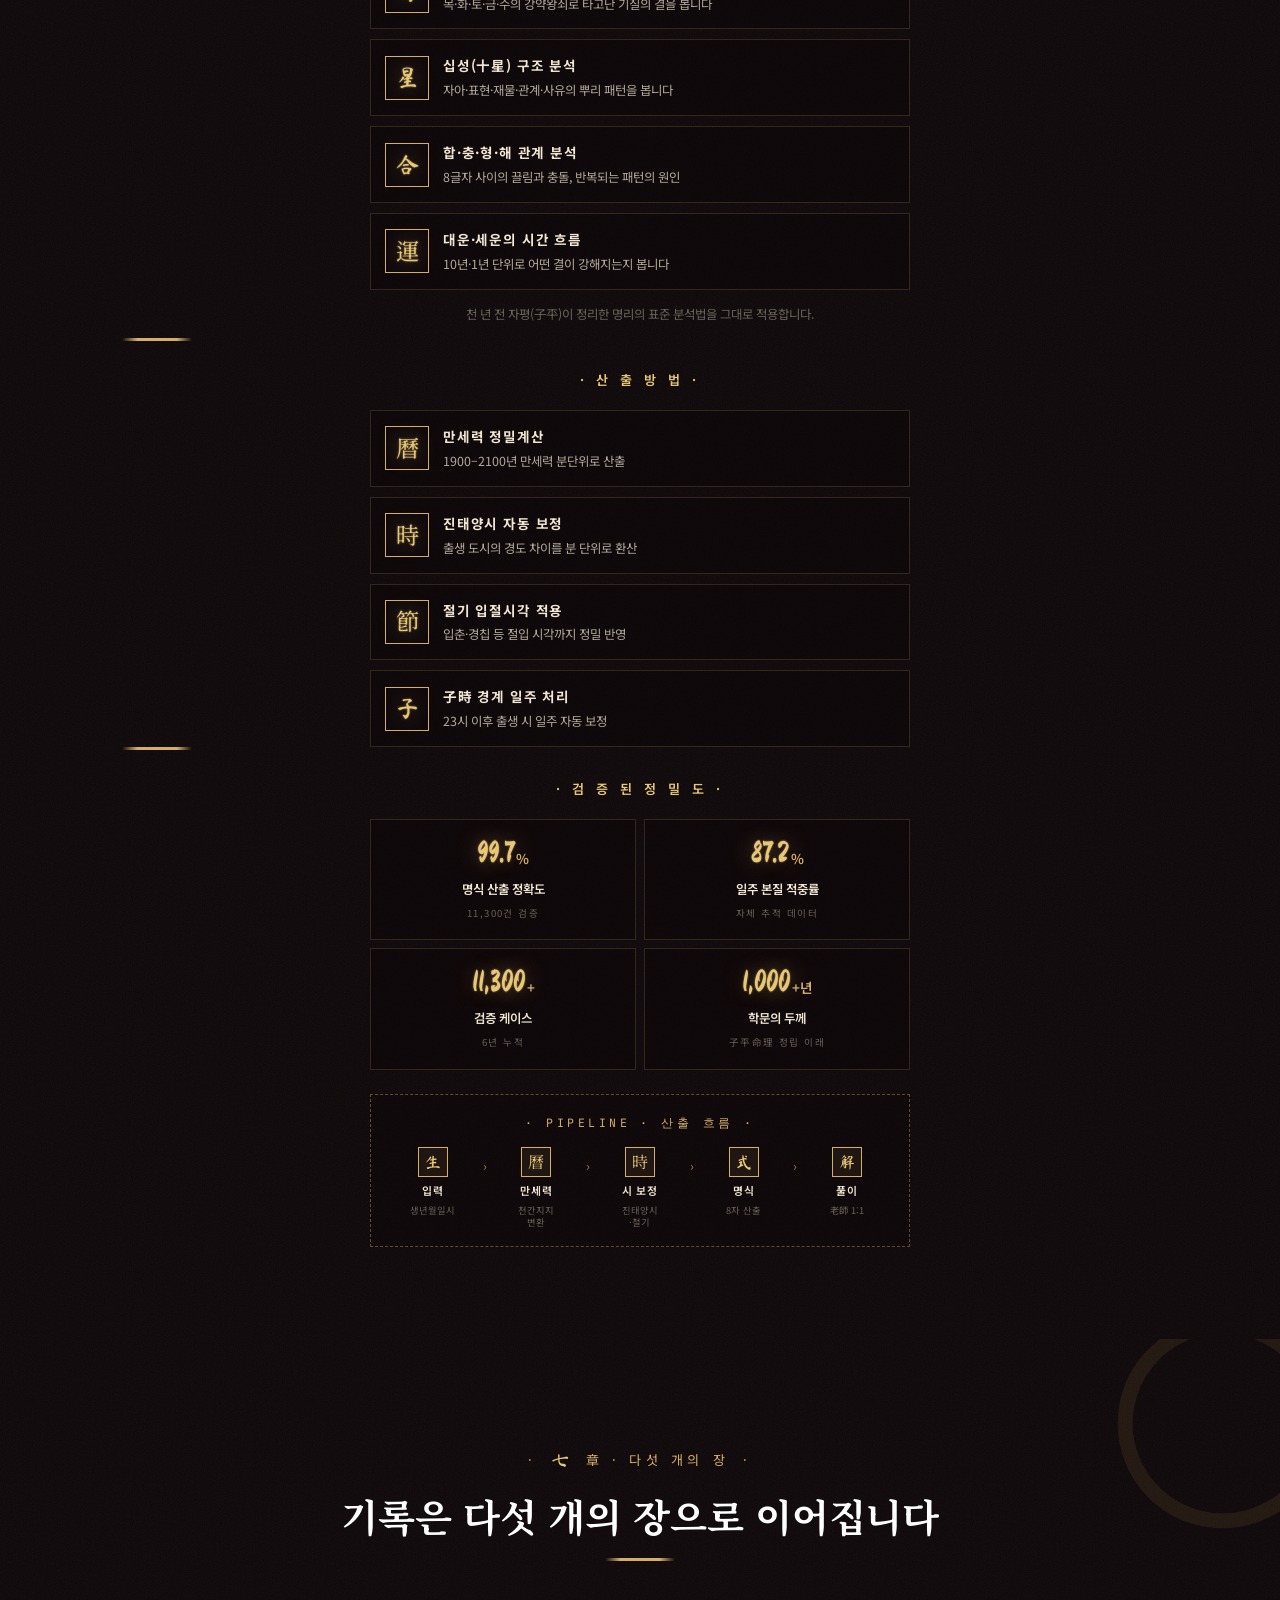
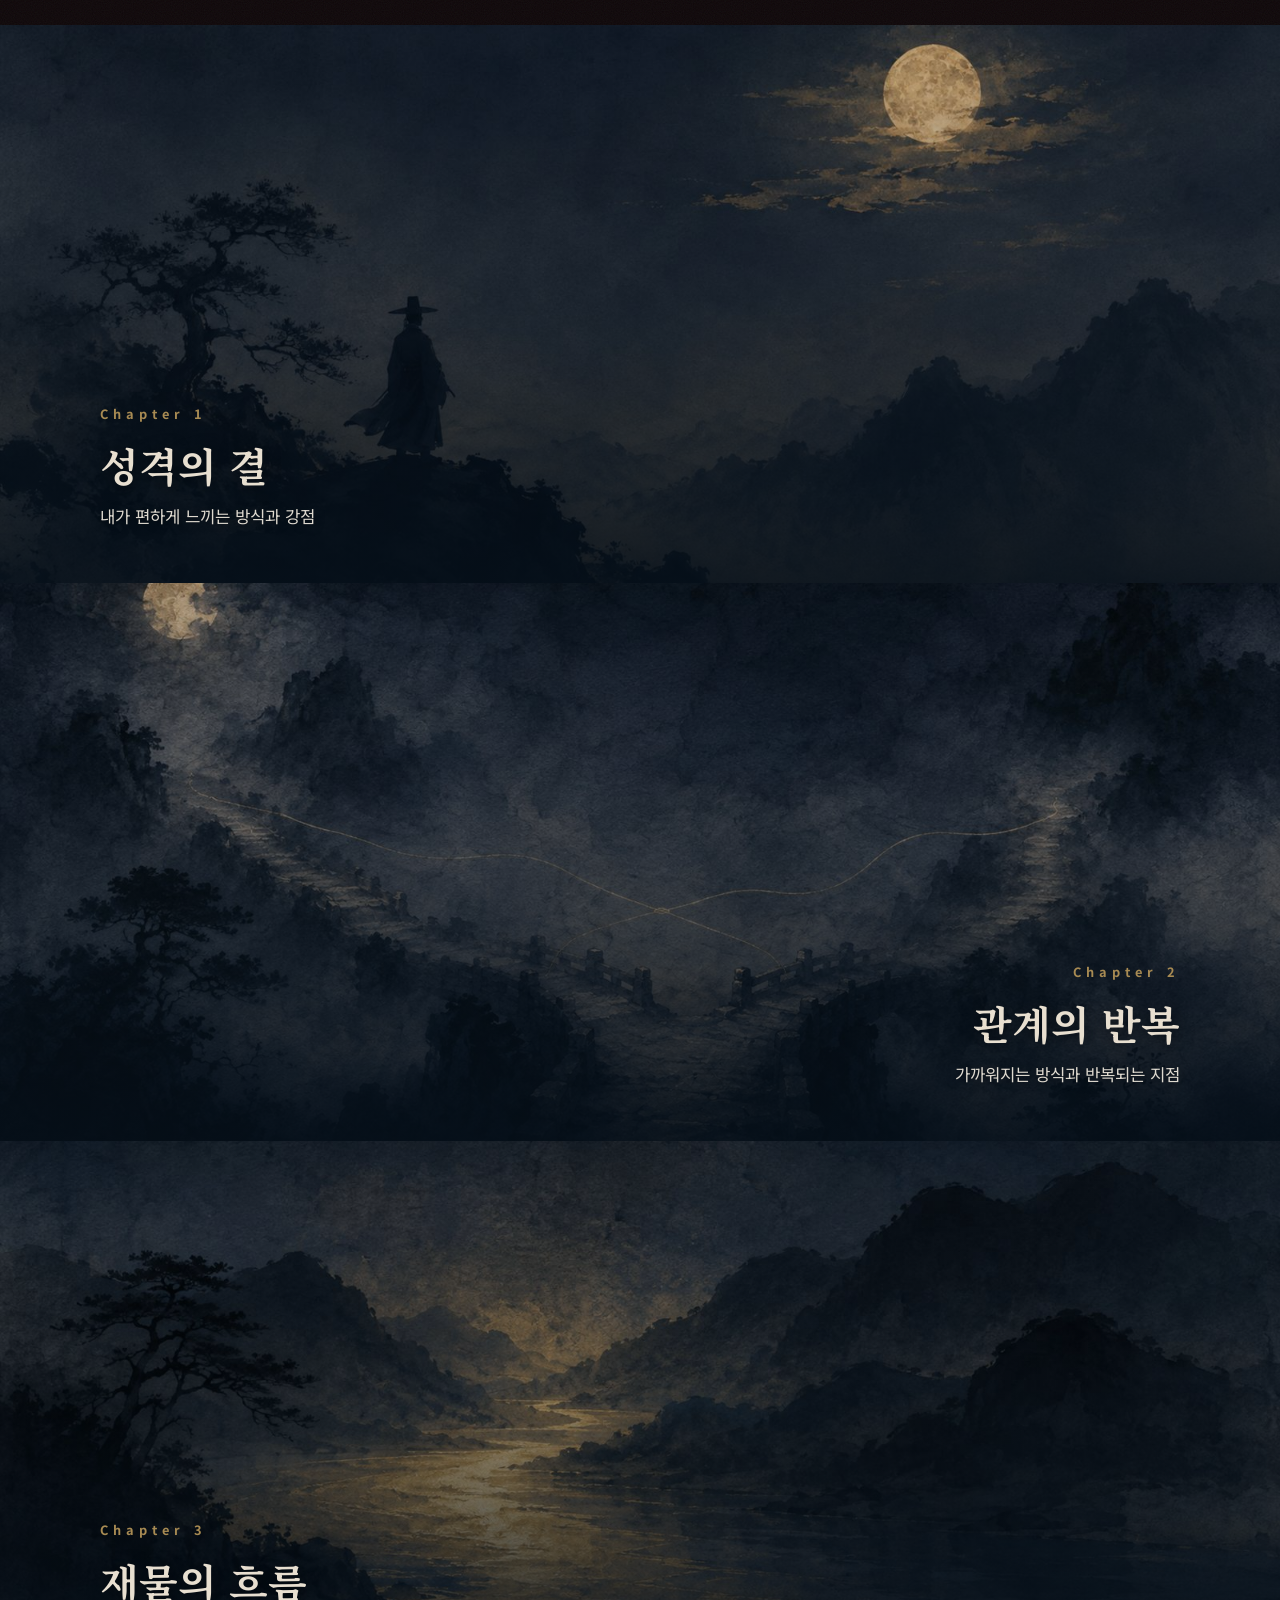
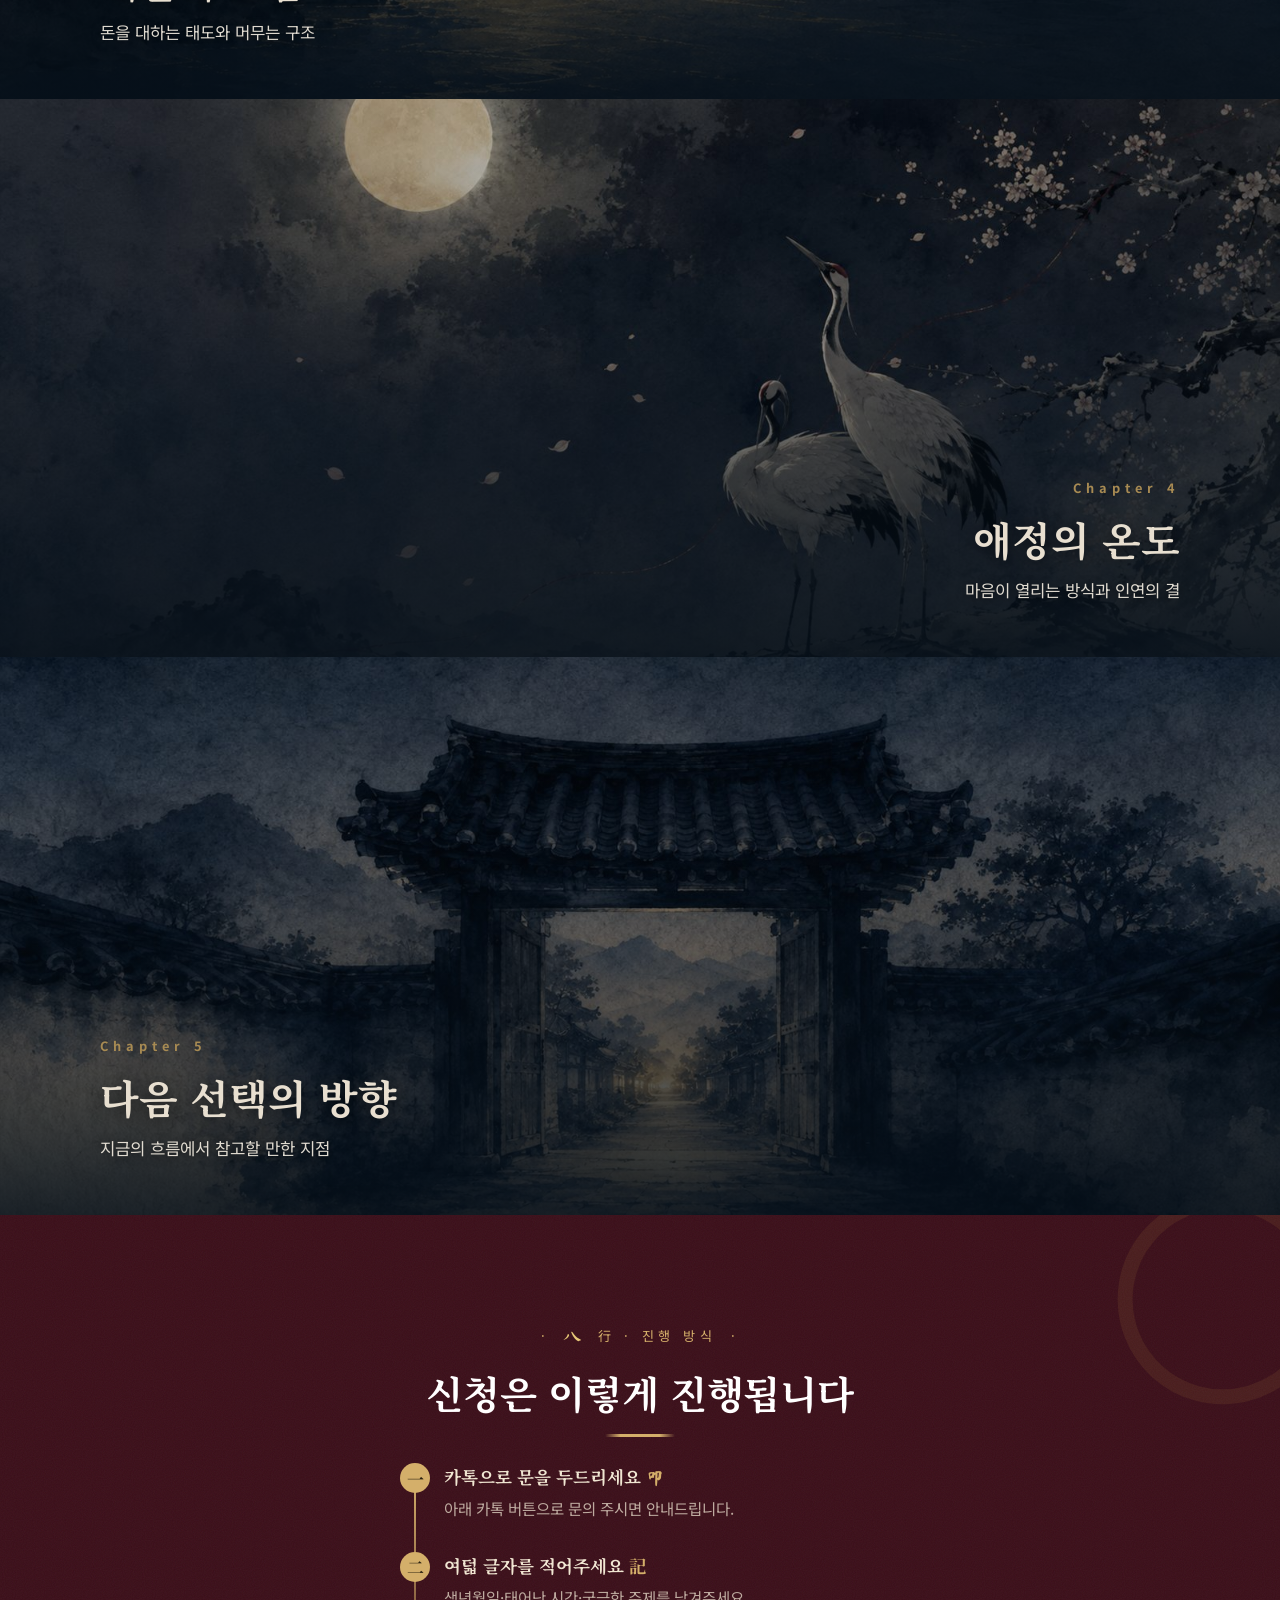
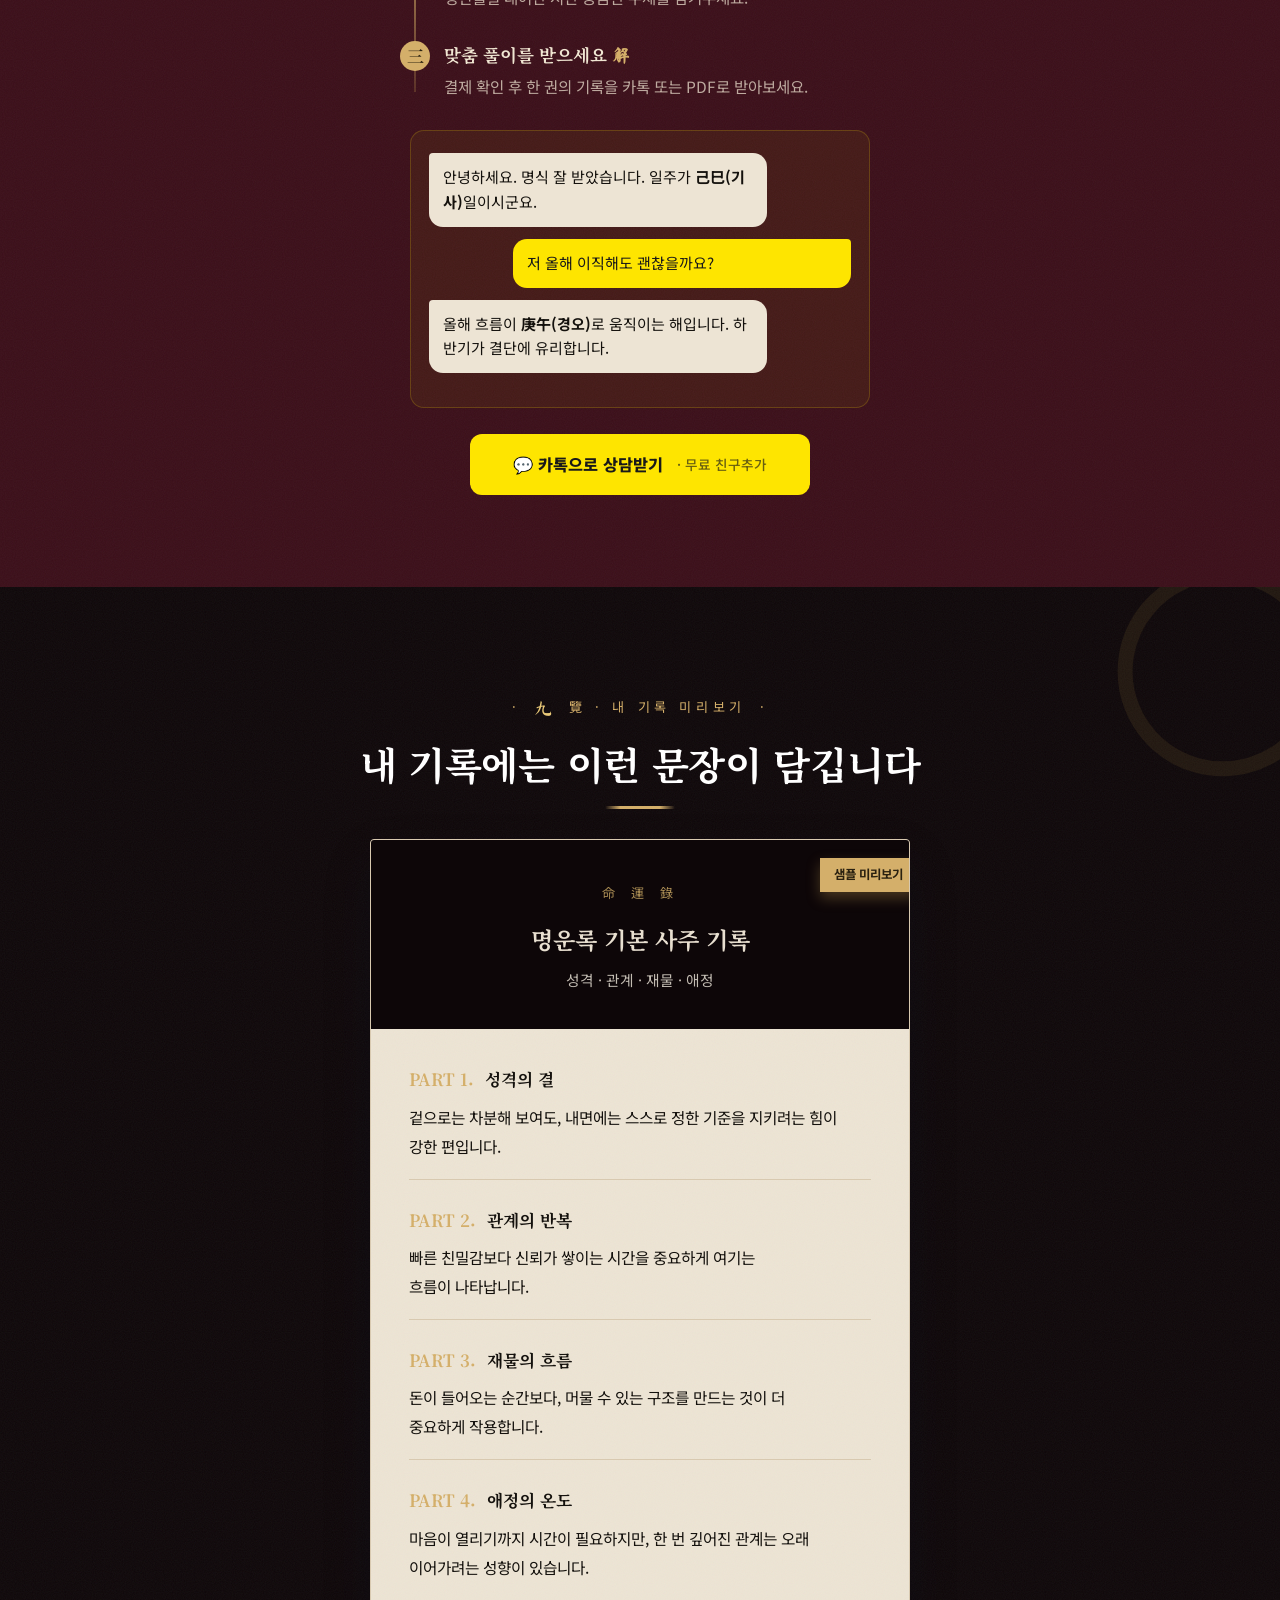
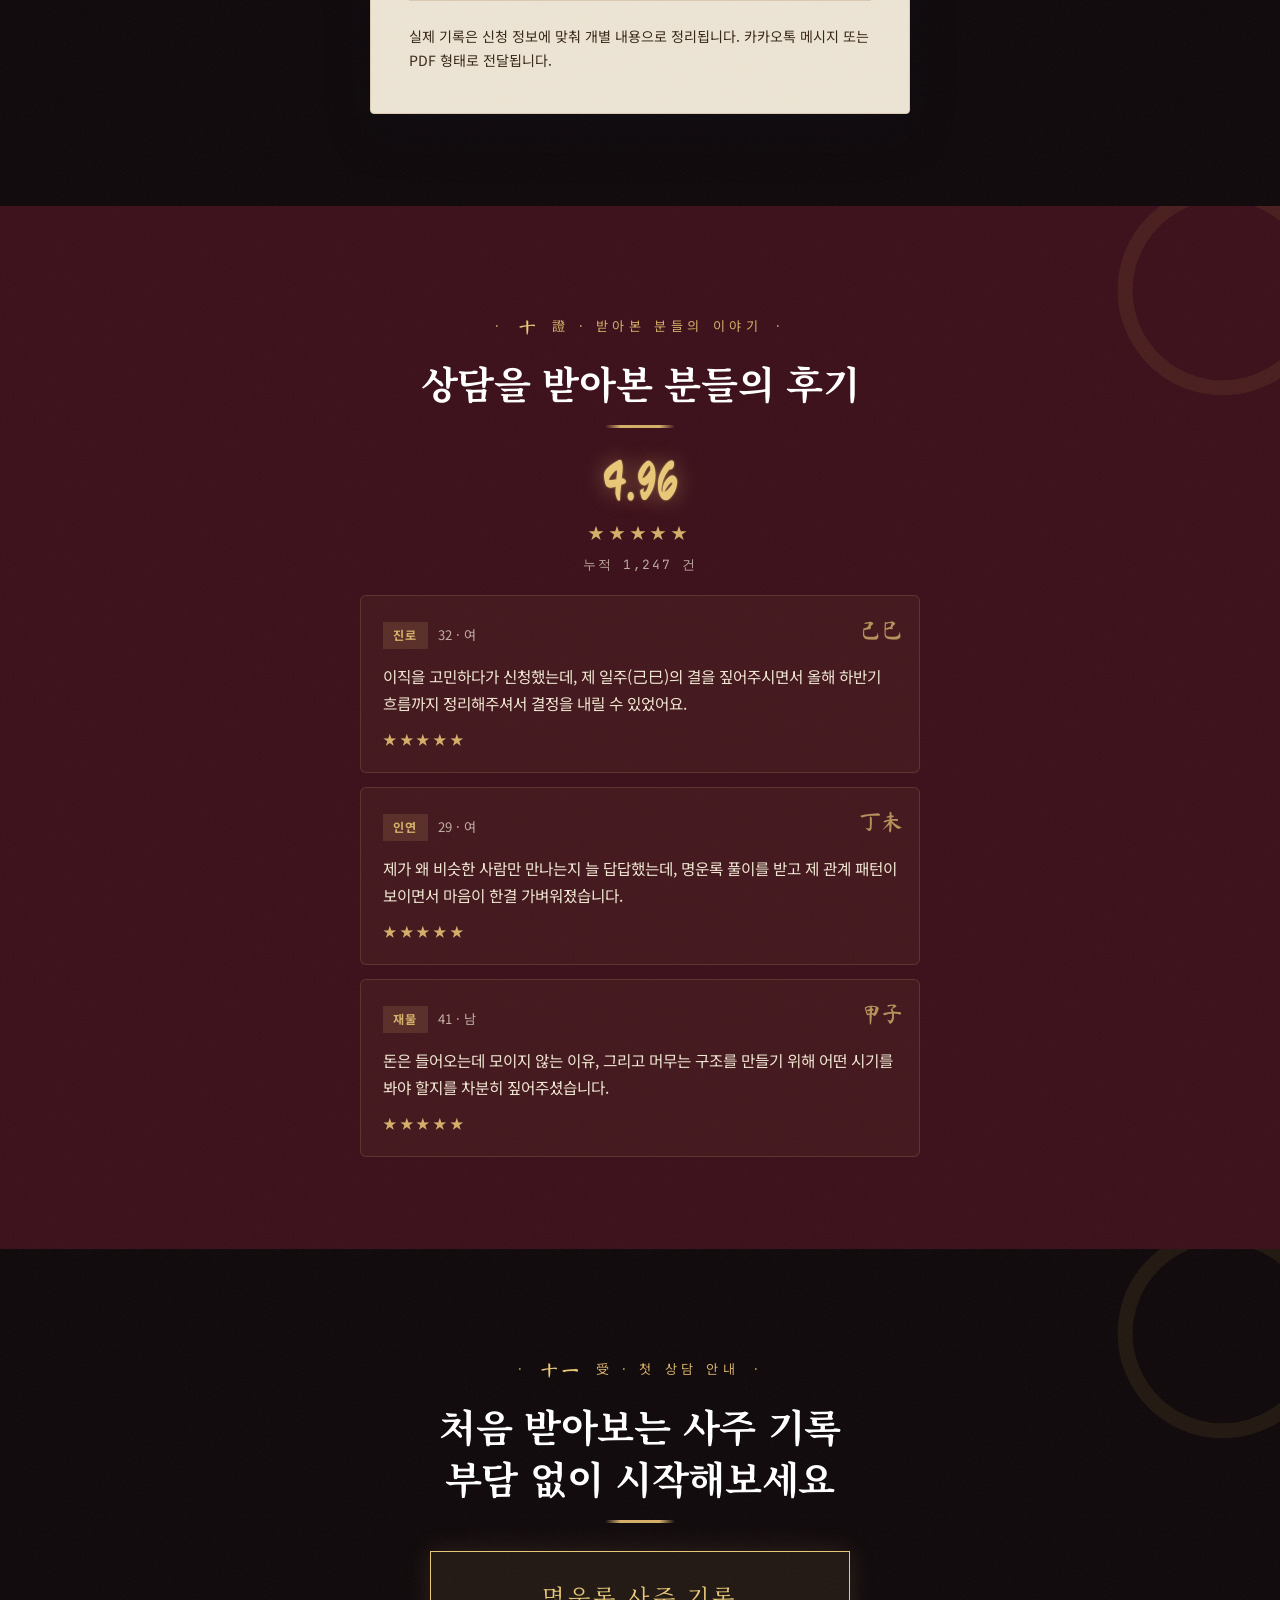
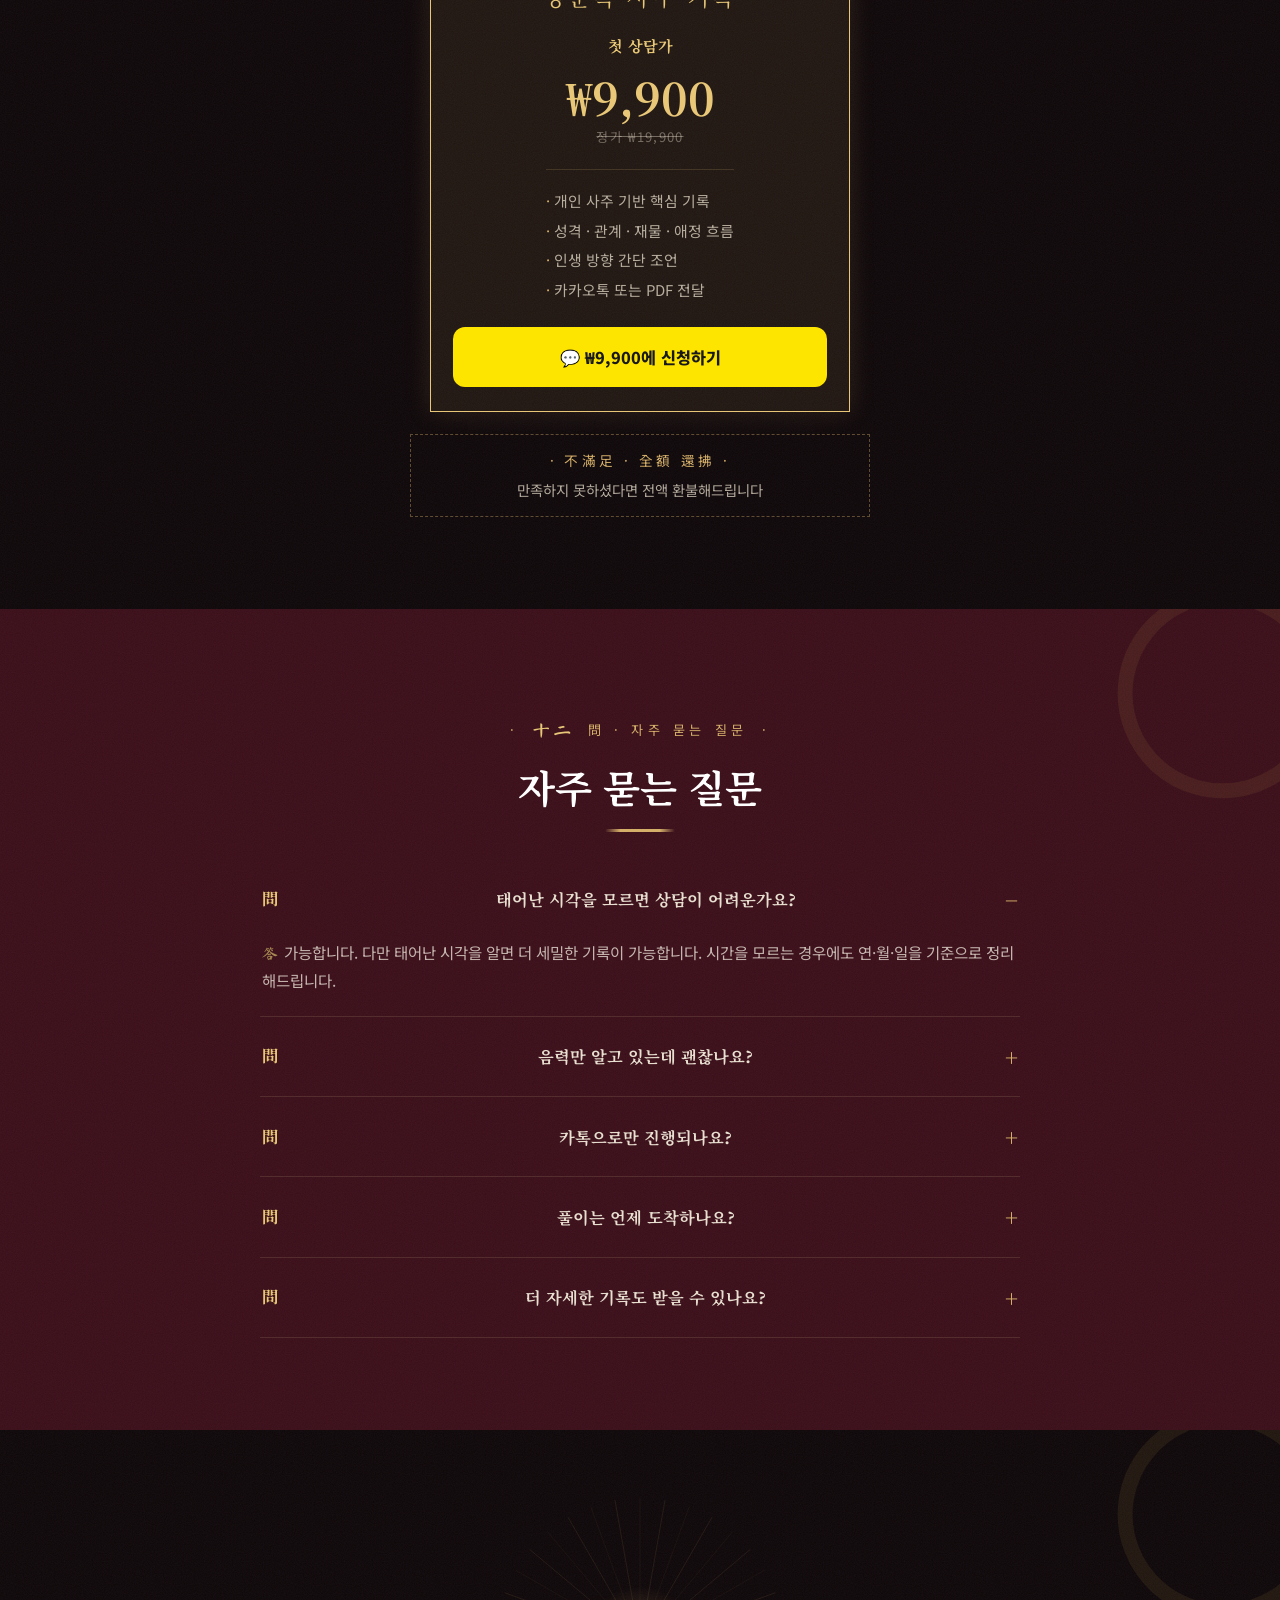
==== commit 8f64945b: "Show single ₩9,900 price (drop 深命 card, upsell via 카톡) 9,900원 단일 노출 전략: - 가격 섹션: 簡命/深命 2카드 → 단일 가격 블" ====
--- a/index.html
+++ b/index.html
@@ -6,7 +6,7 @@
   <title>명운록 · 천 년 명리의 줄기 끝에서 — 命運錄</title>
   <meta name="description" content="명운록(命運錄) — 음양오행과 십성의 원리로 여덟 글자에서 성격·관계·재물·애정의 결을 정리하는 사주 기록. 카카오톡 1:1 안내." />
   <meta property="og:title" content="명운록(命運錄) · 천 년 명리의 줄기 끝에서" />
-  <meta property="og:description" content="여덟 글자에 맞춰 한 권으로 정리한 사주 기록. 첫 상담 혜택 · 카톡 안내." />
+  <meta property="og:description" content="여덟 글자에 맞춰 한 권으로 정리한 사주 기록. 첫 상담가 ₩9,900." />
 
   <link rel="preconnect" href="https://fonts.googleapis.com" />
   <link rel="preconnect" href="https://fonts.gstatic.com" crossorigin />
@@ -67,12 +67,17 @@
         타고난 흐름이<br />어디로 가는지<br /><span class="glow-gold" style="color:var(--gold-bright);">읽어드립니다.</span>
       </h1>
 
-      <p style="font-family:'Noto Serif KR',serif;font-size:.95rem;color:var(--bone-soft);line-height:1.85;margin:0 0 28px;text-wrap:pretty;">
+      <p style="font-family:'Noto Serif KR',serif;font-size:.95rem;color:var(--bone-soft);line-height:1.85;margin:0 0 20px;text-wrap:pretty;">
         음양오행과 십성(十星)의 흐름으로,<br />8글자에서 성격·관계·재물·애정의 결을 정리합니다.
       </p>
 
+      <p style="margin:0 0 24px;color:var(--bone);font-size:1.05rem;">
+        첫 상담가 <strong class="glow-gold" style="color:var(--gold-bright);font-size:1.5rem;font-family:'Noto Serif KR',serif;">₩9,900</strong>
+        <span style="color:var(--bone-faint);text-decoration:line-through;font-size:.9rem;margin-left:6px;">₩19,900</span>
+      </p>
+
       <a class="btn-kakao-full" href="/apply" style="max-width:360px;margin:0 auto;">
-        💬 카톡으로 상담받기 <span class="ksub">· 첫상담 혜택</span>
+        💬 카톡으로 상담받기 <span class="ksub">· 첫 상담 ₩9,900</span>
       </a>
 
       <p class="mono" style="color:var(--bone-faint);font-size:.78rem;letter-spacing:.25em;margin:22px 0 0;">누적 11,300 건</p>
@@ -399,42 +404,26 @@
   <section class="section bg-ink">
     <div class="wrap center">
       <p class="han-label"><span class="han">十一</span><span>受 · 첫 상담 안내</span></p>
-      <div class="price-discount">
-        <p class="hl">지금 신청하시면 첫 상담 혜택</p>
-        <p class="sub">· 신규 한정 · 카톡 안내 ·</p>
-      </div>
-    </div>
-    <div class="wrap">
-      <div class="tier-grid reveal">
-        <div class="tier">
-          <div class="tier-name">簡命<span class="tier-name-kr">간 · 명</span></div>
-          <div class="tier-price" style="font-size:1.15rem;">핵심 요약 기록</div>
-          <ul>
-            <li>일주 중심 핵심 풀이</li>
-            <li>올해 흐름(歲運) 요약</li>
-            <li>질문 2개까지</li>
-            <li>24h 이내 답변</li>
-          </ul>
-          <div style="margin-top:18px;"><a class="btn-kakao-full" href="/apply">💬 簡命 신청하기</a></div>
-        </div>
-        <div class="tier featured">
-          <span class="seal-sm tier-stamp">推</span>
-          <div class="tier-name">深命<span class="tier-name-kr">심 · 명</span></div>
-          <div class="tier-price" style="font-size:1.15rem;">전체 상세 기록</div>
-          <ul>
-            <li>사주 8자 전체 풀이</li>
-            <li>대운 60년 흐름</li>
-            <li>질문 5개까지</li>
-            <li>48h 이내 답변</li>
-          </ul>
-          <div style="margin-top:18px;"><a class="btn-kakao-full" href="/apply">💬 深命 신청하기</a></div>
-        </div>
-      </div>
-      <div class="refund-box reveal" style="border-style:solid;border-color:var(--gold-line);">
-        <span class="head">· 가격 안내 ·</span>
-        정확한 가격과 첫 상담 혜택은 <strong style="color:var(--gold-bright);">카카오톡</strong>에서 안내해 드립니다.
-      </div>
-      <div class="refund-box reveal">
+      <h2 class="sec-title">처음 받아보는 사주 기록<br />부담 없이 시작해보세요</h2>
+      <hr class="rule" />
+    </div>
+    <div class="wrap">
+      <div class="tier featured reveal" style="max-width:420px;margin:0 auto;text-align:center;">
+        <div class="tier-name" style="text-align:center;">명운록 사주 기록</div>
+        <div class="price-discount" style="margin:14px 0 4px;">
+          <p class="hl" style="font-size:.95rem;">첫 상담가</p>
+        </div>
+        <div style="font-family:'Noto Serif KR',serif;font-weight:700;font-size:2.8rem;color:var(--gold-bright);line-height:1;">₩9,900</div>
+        <div class="tier-orig" style="display:block;margin-top:6px;">정가 ₩19,900</div>
+        <ul style="text-align:left;display:inline-block;margin:20px 0 0;">
+          <li>개인 사주 기반 핵심 기록</li>
+          <li>성격 · 관계 · 재물 · 애정 흐름</li>
+          <li>인생 방향 간단 조언</li>
+          <li>카카오톡 또는 PDF 전달</li>
+        </ul>
+        <div style="margin-top:22px;"><a class="btn-kakao-full" href="/apply">💬 ₩9,900에 신청하기</a></div>
+      </div>
+      <div class="refund-box reveal" style="margin-top:22px;">
         <span class="head">· 不滿足 · 全額 還拂 ·</span>
         만족하지 못하셨다면 전액 환불해드립니다
       </div>
@@ -464,11 +453,11 @@
         </details>
         <details>
           <summary><span class="brush" style="color:var(--gold-bright);margin-right:8px;">問</span>풀이는 언제 도착하나요?</summary>
-          <div class="faq-body"><span class="brush" style="color:var(--gold-soft);margin-right:6px;">答</span>簡命은 24시간 이내, 深命은 48시간 이내 전달드립니다. 한 분의 사주를 한 권으로 정리해 드리느라 자동 처리는 어렵습니다.</div>
+          <div class="faq-body"><span class="brush" style="color:var(--gold-soft);margin-right:6px;">答</span>신청 후 카카오톡에서 결제 확인이 되면 순차적으로 전달드립니다. 한 분의 사주를 한 권으로 정리해 드리느라 자동 처리는 어렵습니다.</div>
         </details>
         <details>
-          <summary><span class="brush" style="color:var(--gold-bright);margin-right:8px;">問</span>같은 질문을 여러 번 해도 되나요?</summary>
-          <div class="faq-body"><span class="brush" style="color:var(--gold-soft);margin-right:6px;">答</span>深命은 질문 5개까지, 簡命은 질문 2개까지 답변드립니다.</div>
+          <summary><span class="brush" style="color:var(--gold-bright);margin-right:8px;">問</span>더 자세한 기록도 받을 수 있나요?</summary>
+          <div class="faq-body"><span class="brush" style="color:var(--gold-soft);margin-right:6px;">答</span>네. 직업·건강·결혼운·인생 흐름까지 더 깊이 보는 상세 기록도 있습니다. 카카오톡 상담 시 안내해 드립니다.</div>
         </details>
       </div>
     </div>
@@ -489,7 +478,7 @@
         어떻게 흐를지<br /><strong style="color:var(--gold-bright);">지금</strong> 함께 헤아립시다.
       </p>
       <a class="btn-kakao-full" href="/apply" style="max-width:360px;margin:0 auto;">
-        💬 카톡으로 상담받기 <span class="ksub">· 첫 상담 혜택 마감 임박</span>
+        💬 카톡으로 상담받기 <span class="ksub">· 첫 상담 ₩9,900 마감 임박</span>
       </a>
       <p class="mono" style="margin:18px 0 0;color:var(--bone-faint);font-size:.74rem;letter-spacing:.35em;">· 24h 이내 답변 ·</p>
     </div>
@@ -508,8 +497,8 @@
   <!-- ===================== 고정 CTA — 핸드오프 스타일 ===================== -->
   <div class="sticky-cta" style="display:flex;align-items:center;justify-content:space-between;gap:12px;background:rgba(13,6,8,.92);border-top:1px solid var(--gold-line);">
     <div class="sticky-cta-text">
-      <span class="sct-hl">첫 상담 혜택</span>
-      <span class="sct-sub">카톡으로 안내드립니다</span>
+      <span class="sct-hl">첫 상담 ₩9,900</span>
+      <span class="sct-sub">정가 ₩19,900</span>
     </div>
     <a href="/apply" class="btn-kakao-full" style="width:auto;padding:12px 22px;border-radius:999px;flex:0 0 auto;">
       💬 상담받기
--- a/css/landing.css
+++ b/css/landing.css
@@ -915,12 +915,22 @@
 .step-panel[hidden] { display: none; }
 @keyframes stepIn { from { opacity: 0; transform: translateX(16px); } to { opacity: 1; transform: translateX(0); } }
 .step-q { font-family: "Noto Serif KR", serif; font-weight: 700; font-size: 1.25rem; color: var(--ink); margin-bottom: 20px; line-height: 1.5; word-break: keep-all; }
-/* 단계 패널 내부 입력 요소는 항상 전체 너비·세로 배치 */
+/* 단계 패널 내부 입력 요소는 항상 전체 너비·세로 배치 + 크게 */
 .step-panel input[type="text"],
 .step-panel input[type="date"],
 .step-panel select,
-.step-panel textarea { display: block; width: 100%; box-sizing: border-box; }
-.step-panel textarea { min-height: 100px; resize: vertical; }
+.step-panel textarea {
+  display: block; width: 100%; box-sizing: border-box;
+  font-size: 1.15rem; padding: 16px 16px; border-radius: 12px;
+}
+.step-panel textarea { min-height: 110px; resize: vertical; }
+/* 선택형(성별·양음력) 버튼도 크게 */
+.step-panel .opt-row label { padding: 16px 12px; font-size: 1.05rem; }
+.step-panel .chips label { padding: 13px 20px; font-size: 1.02rem; }
+
+/* 생년월일 연/월/일 드롭다운 */
+.birth-selects { display: grid; grid-template-columns: 1.3fr 1fr 1fr; gap: 10px; }
+.birth-selects select { font-size: 1.15rem; padding: 16px 12px; }
 .step-nav { display: flex; gap: 10px; align-items: center; margin-top: 24px; }
 .step-nav .btn-ghost { flex: 0 0 auto; color: var(--ink-soft); border-color: var(--line); }
 /* hidden 속성이 .btn-block 등의 display 규칙에 덮이지 않도록 */
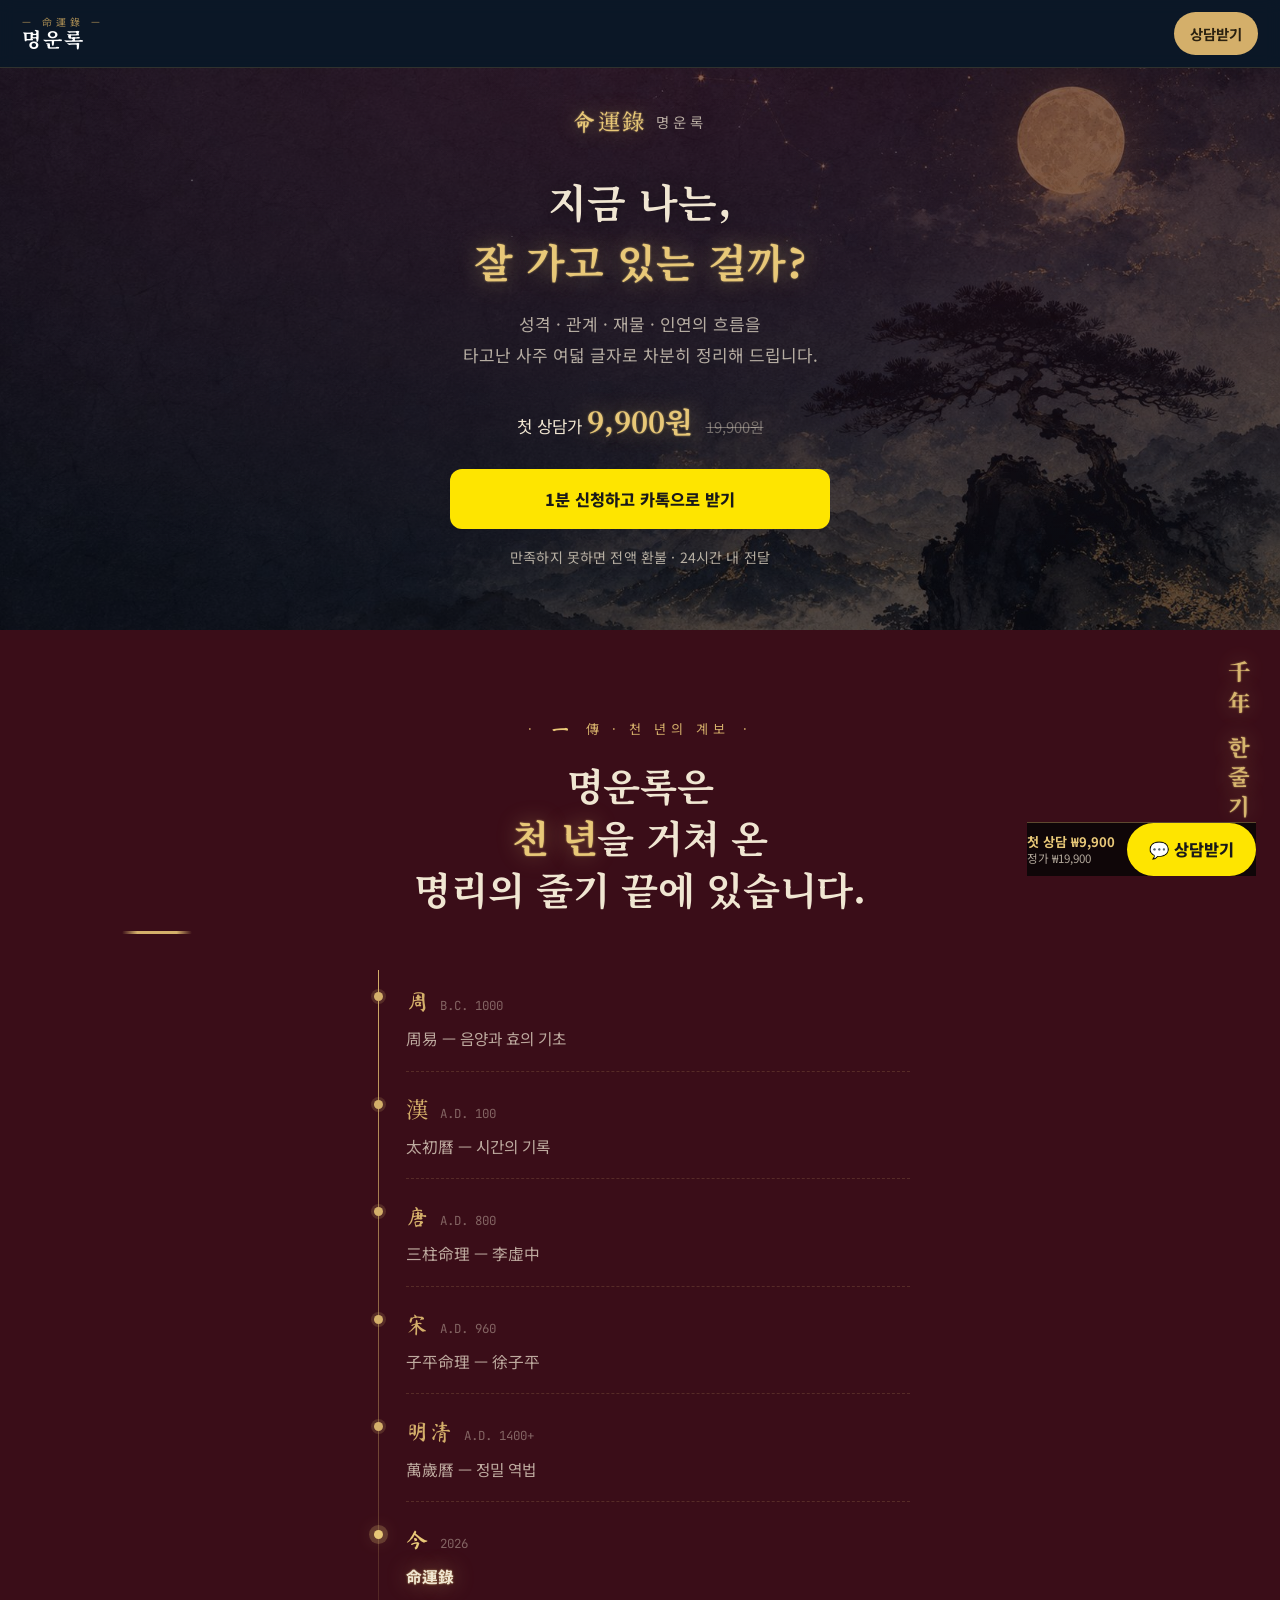
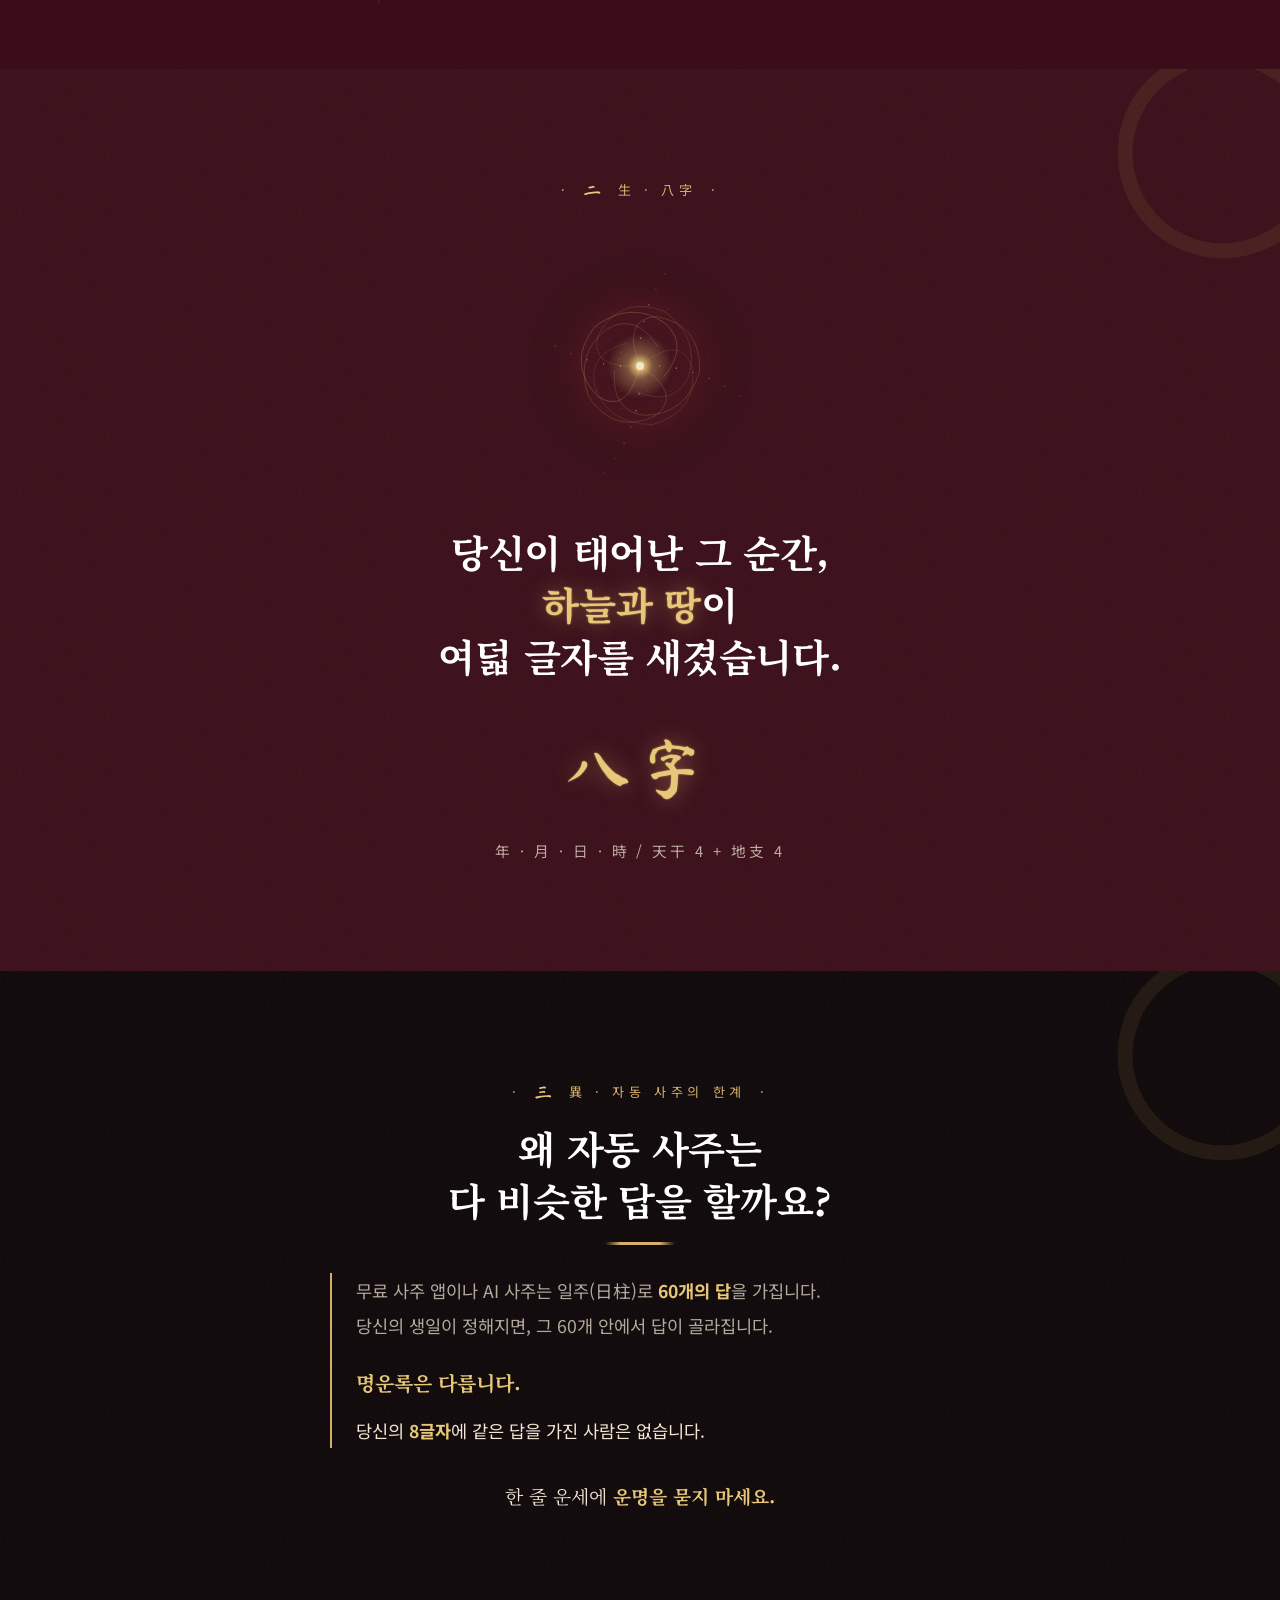
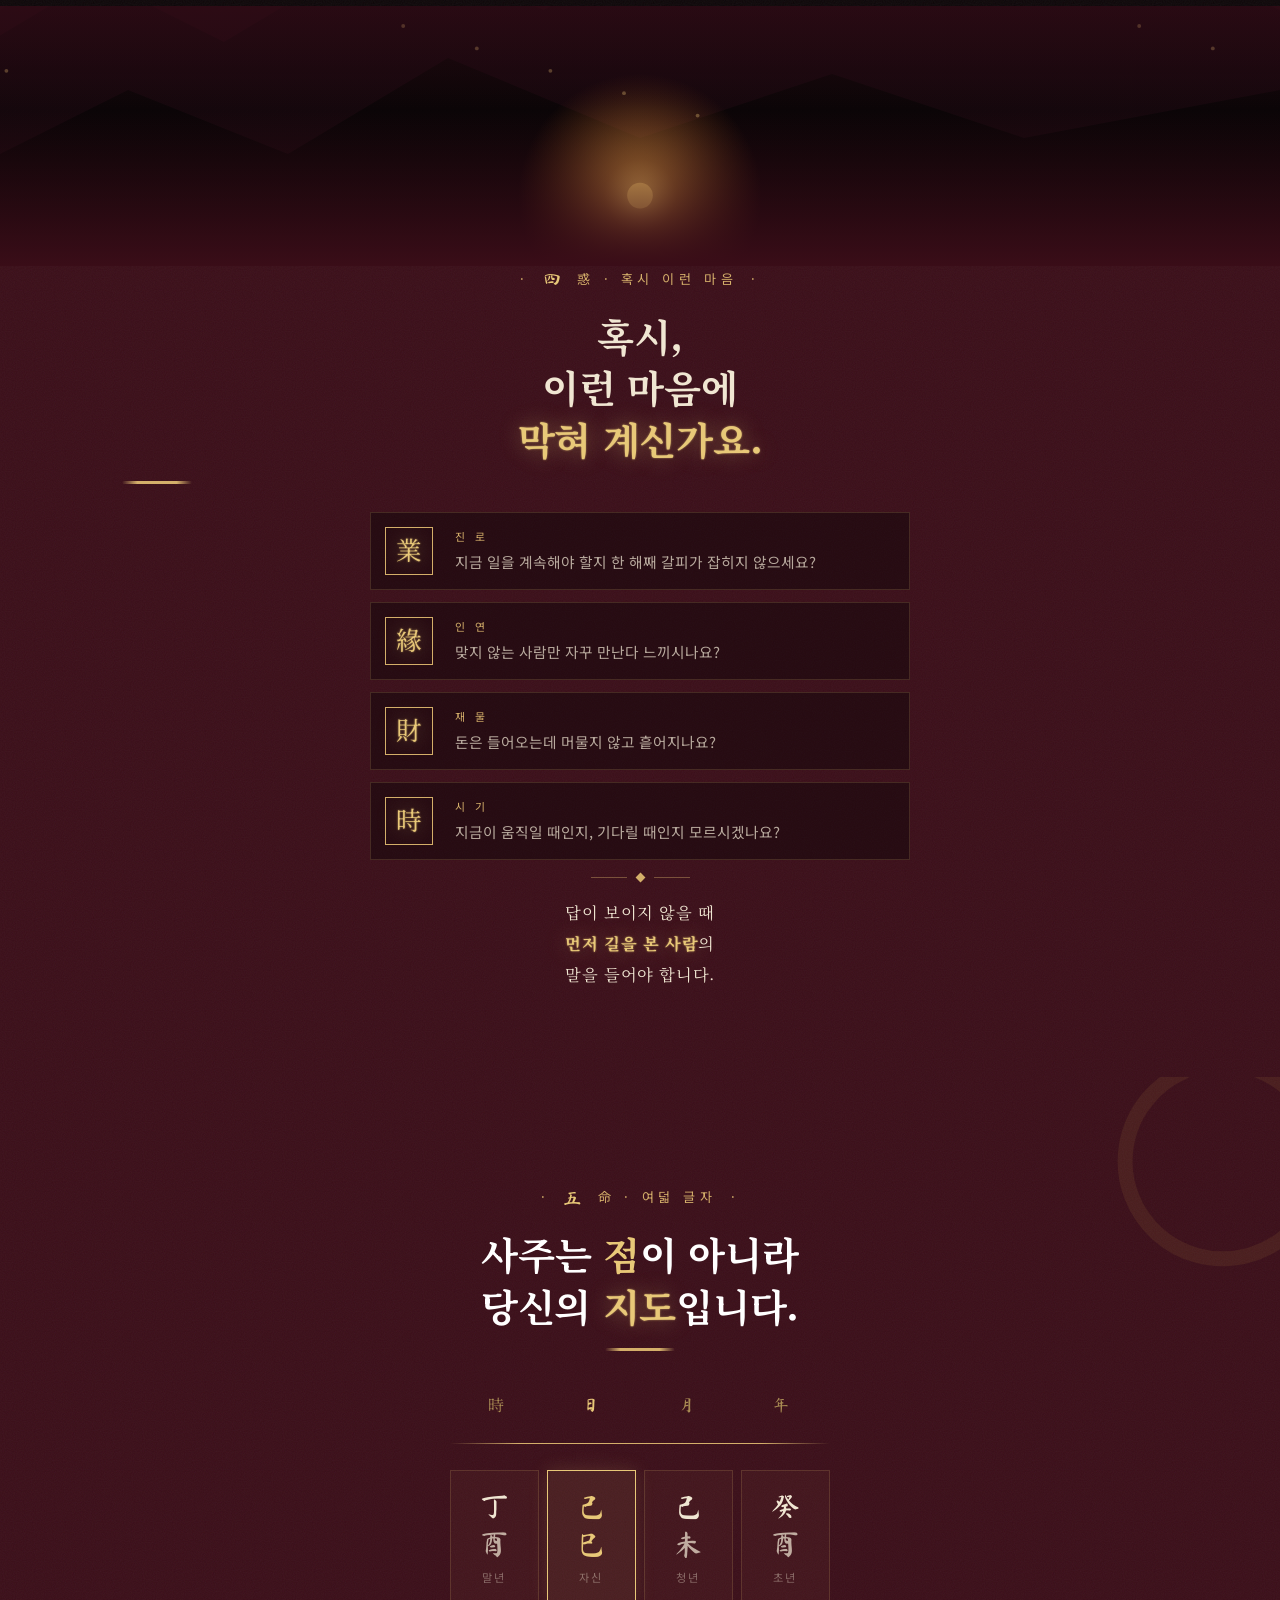
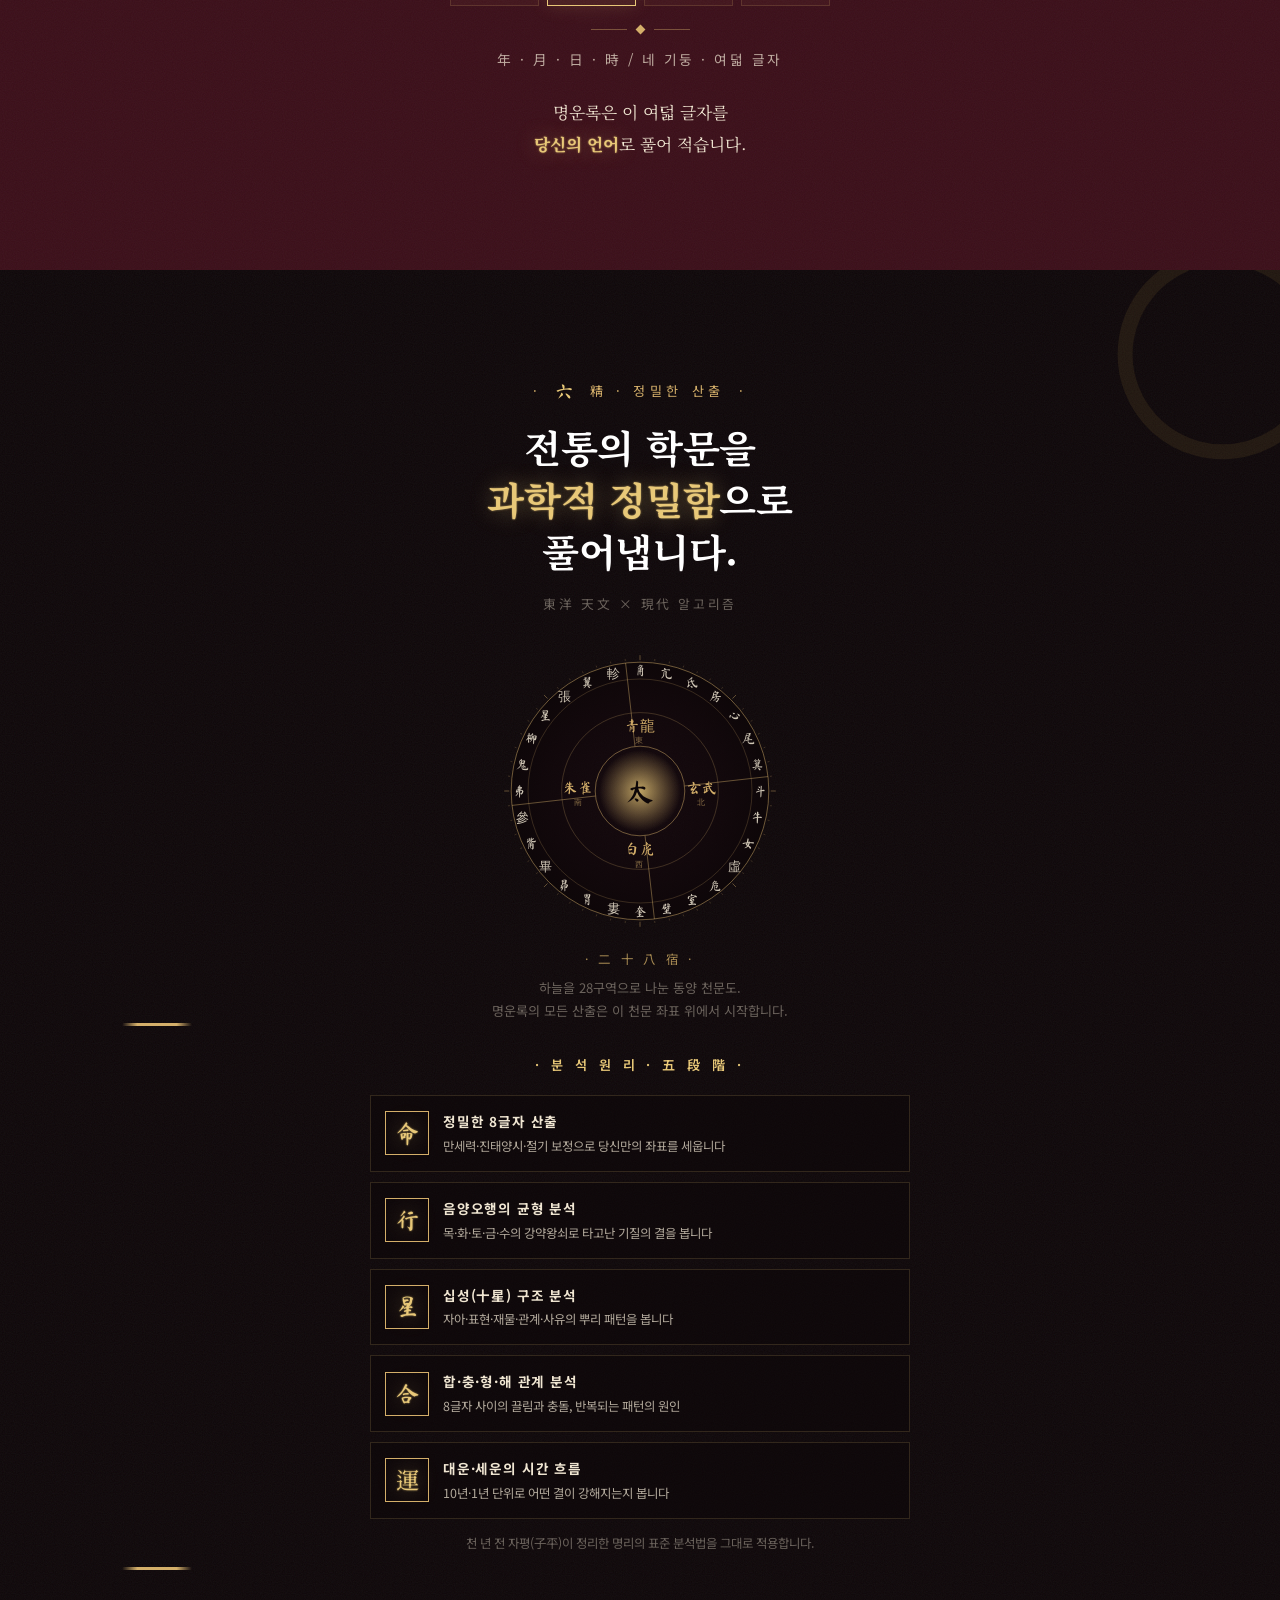
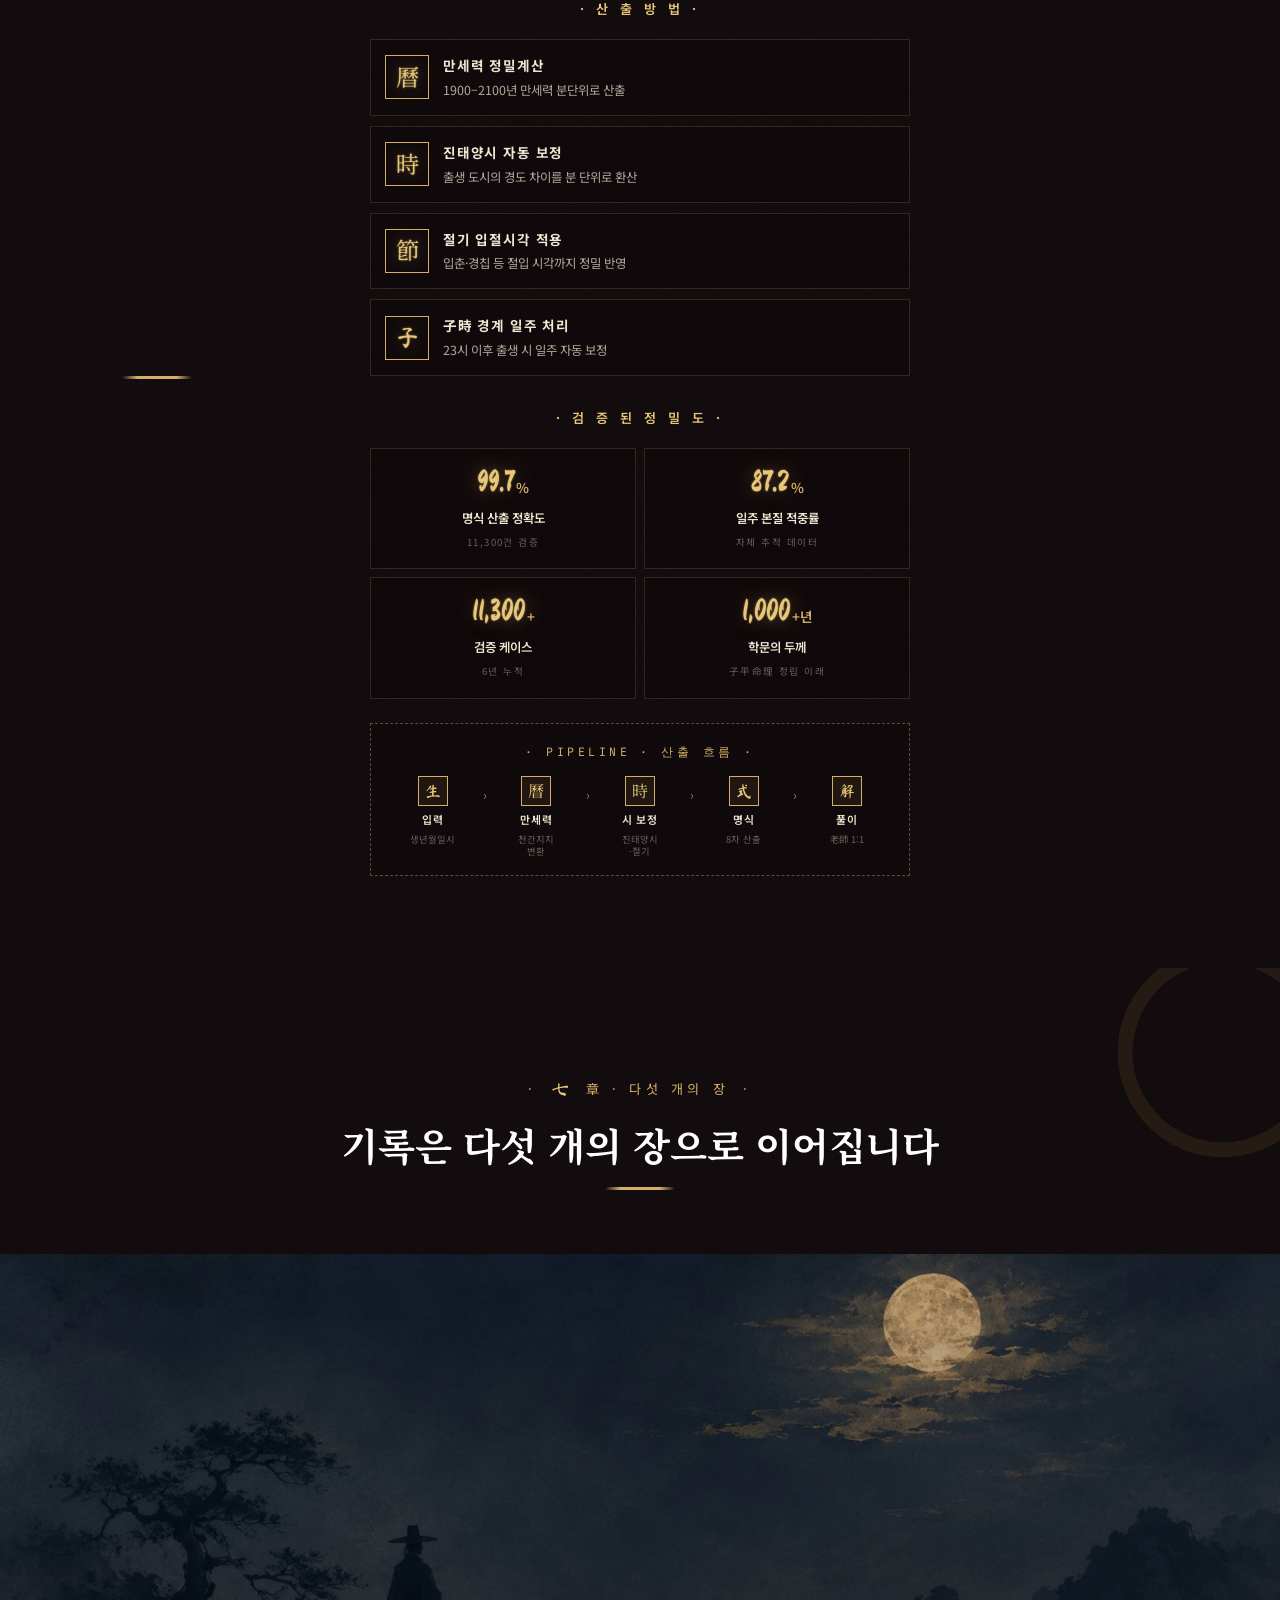
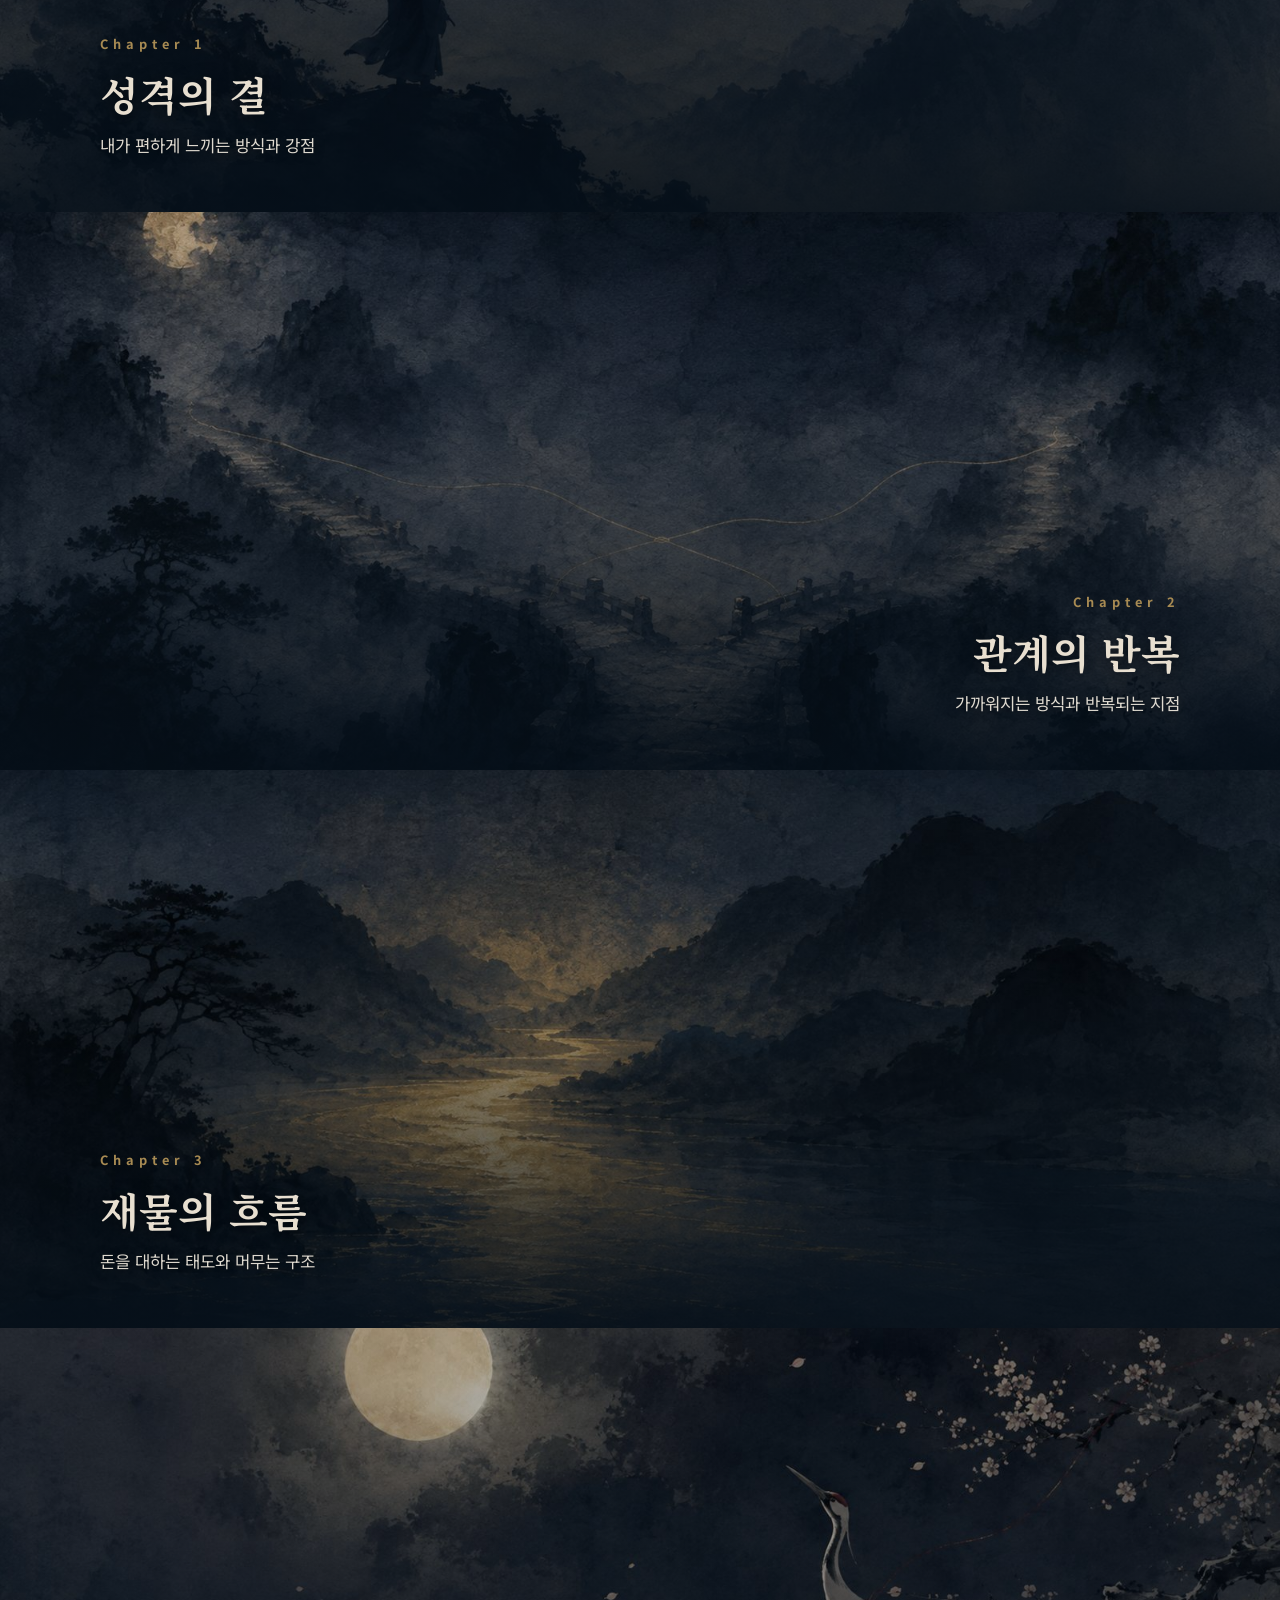
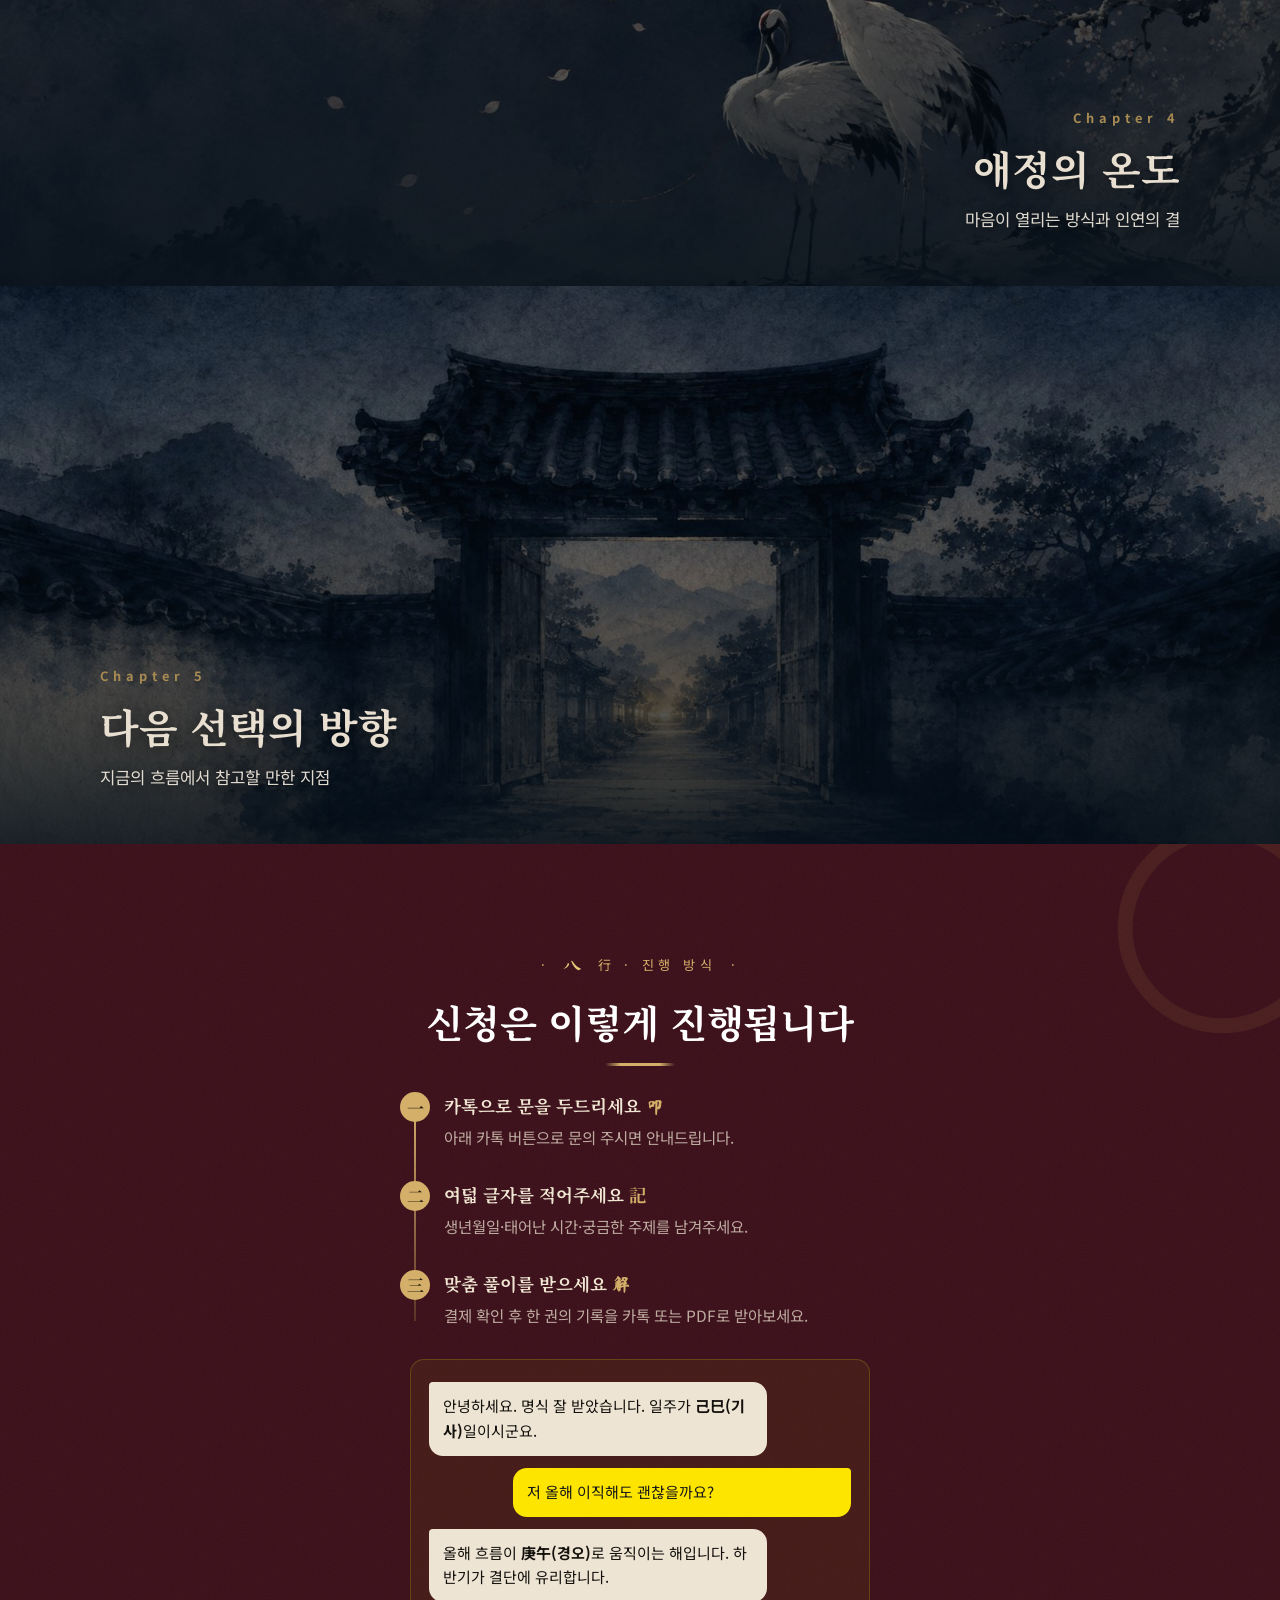
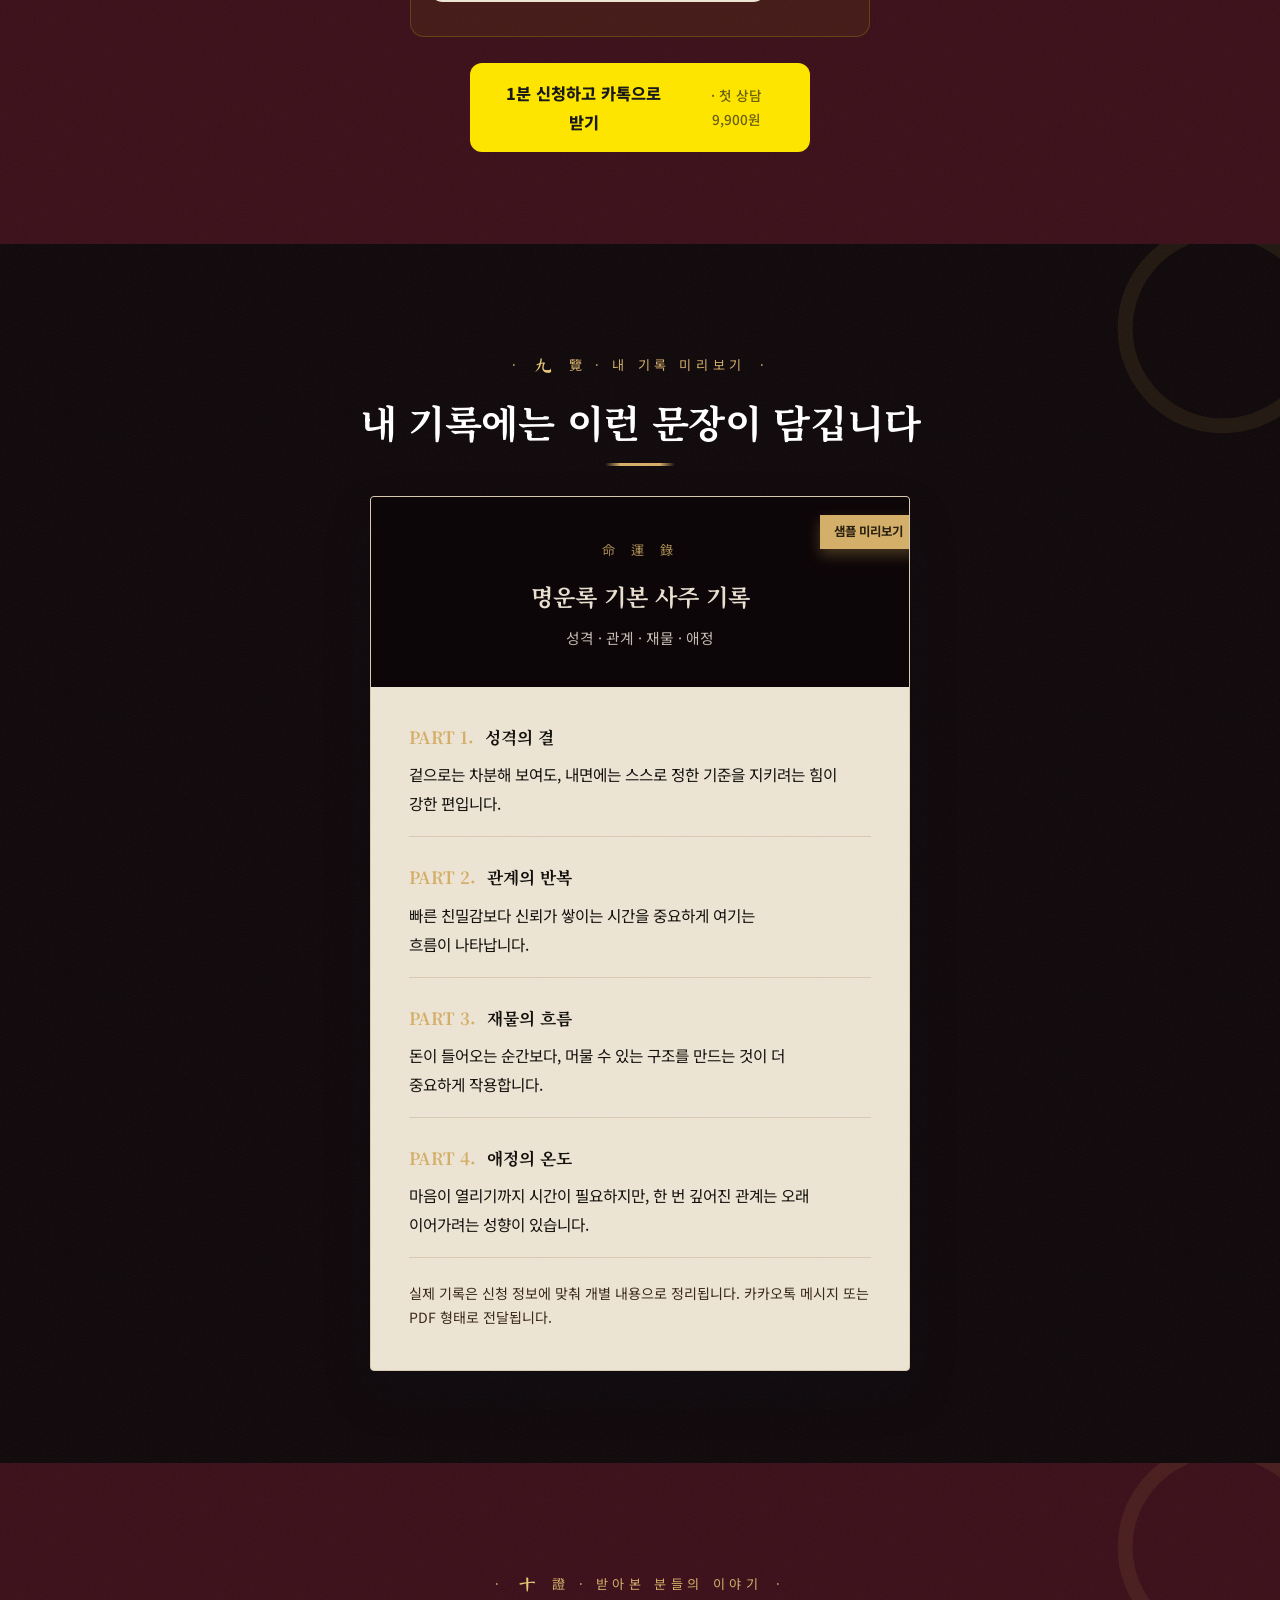
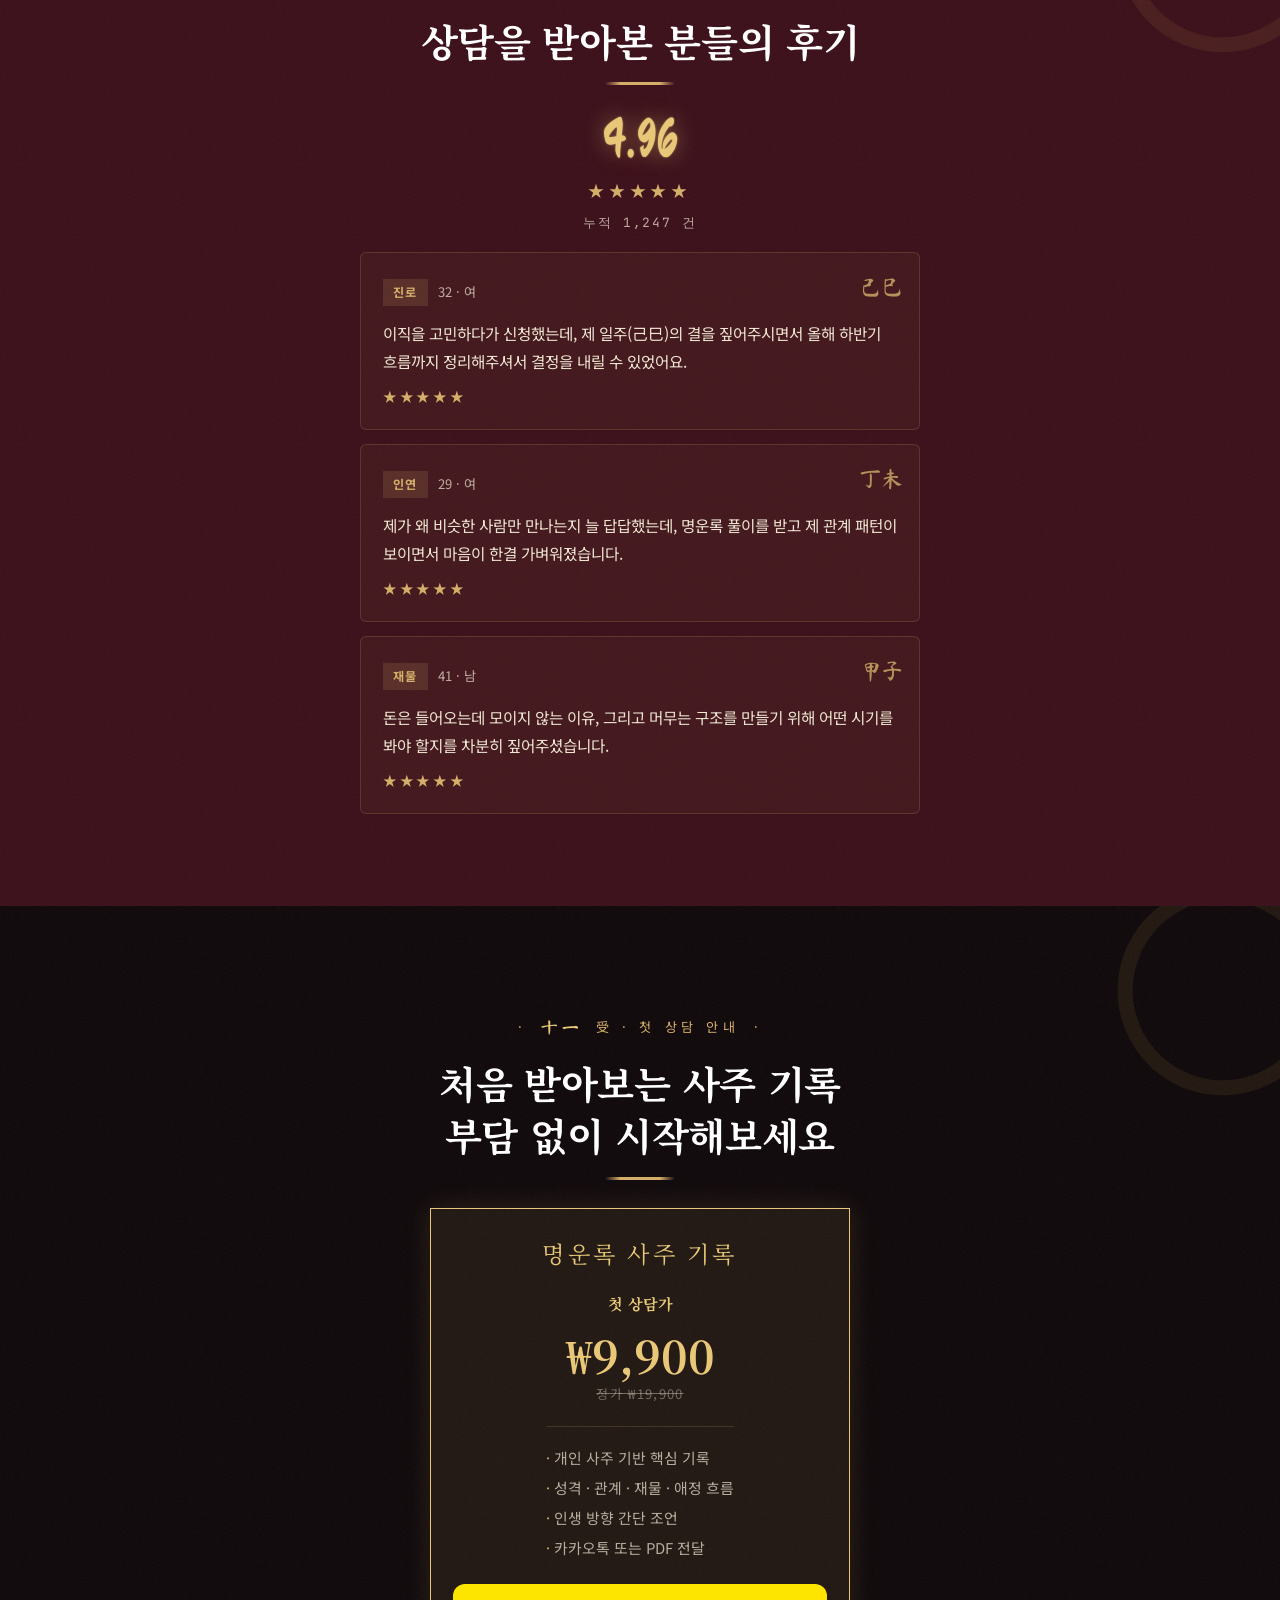
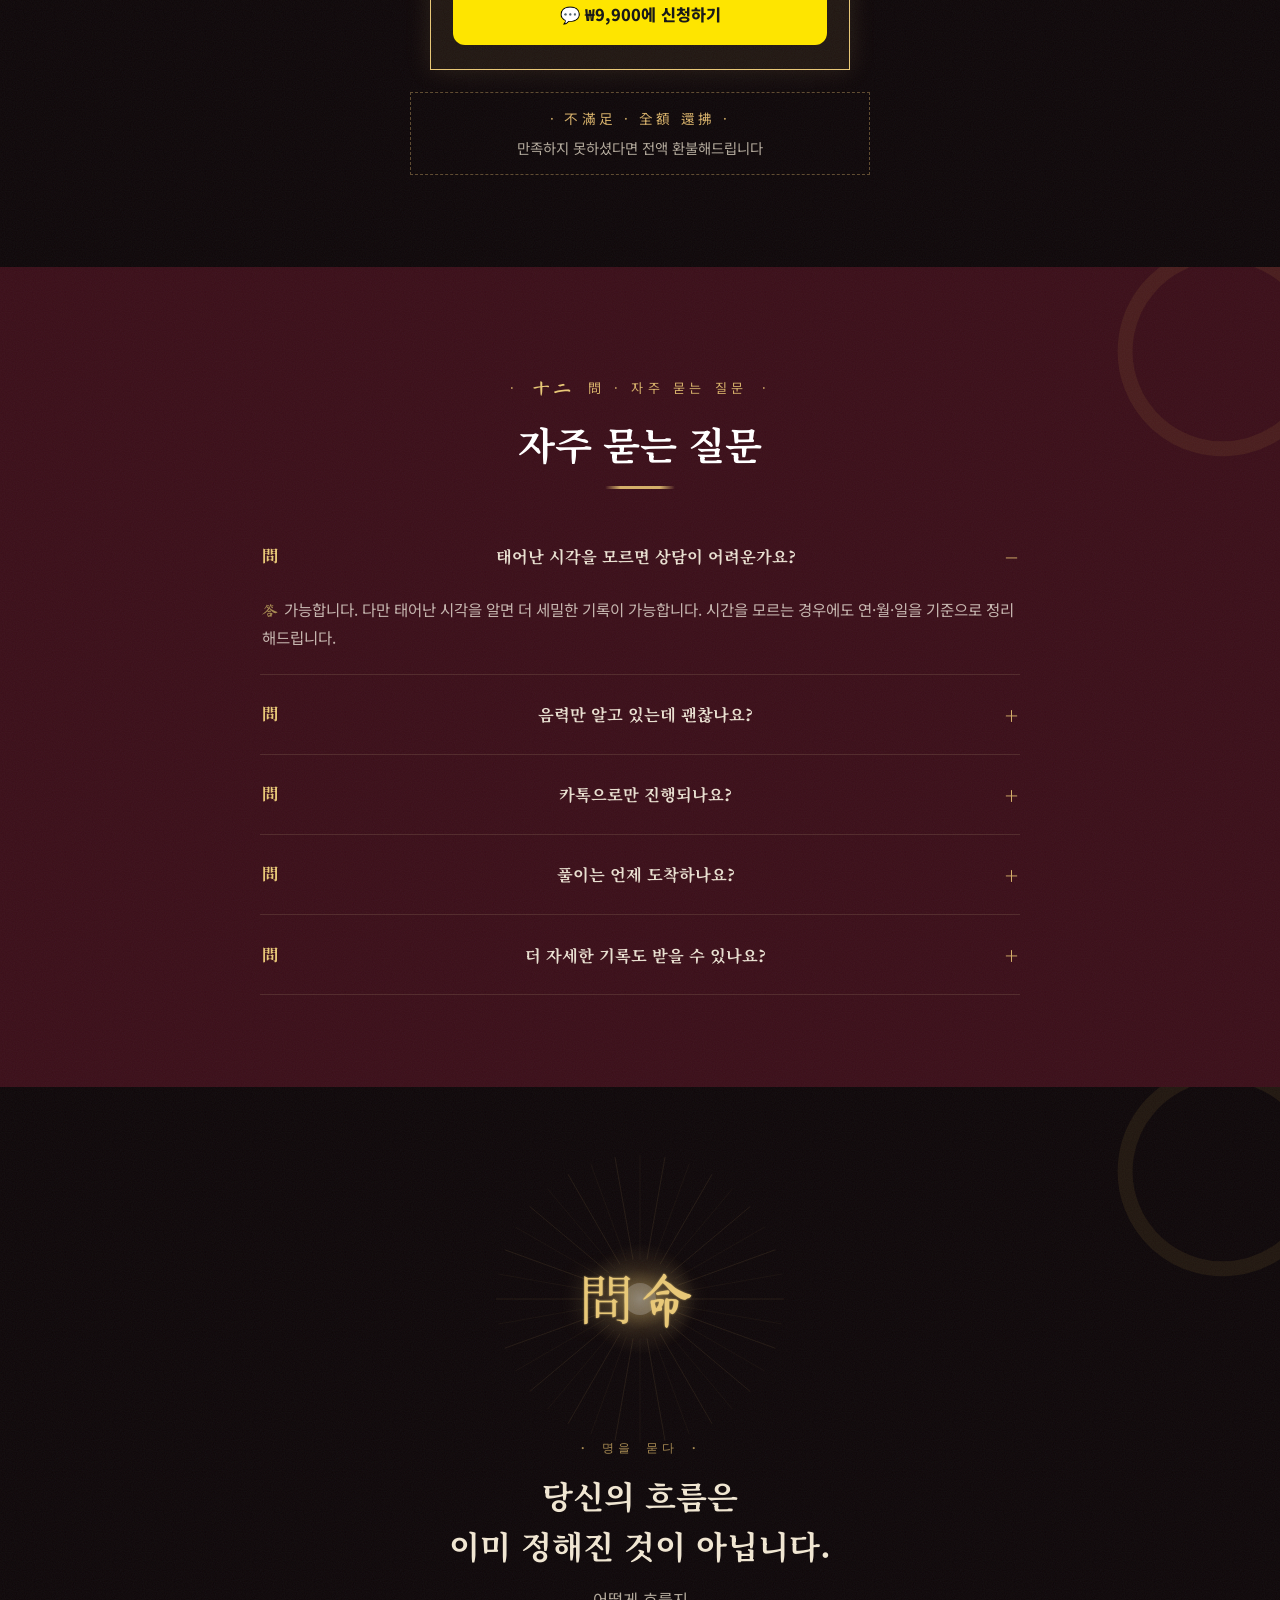
==== commit 29f13ce0: "Rewrite hero for persuasion + align CTA/form copy 설득력 개선 (전환 0 대응): - 히어로: 거대 한자 프레임(命運錄+四柱命理諮問) 제거 " ====
--- a/index.html
+++ b/index.html
@@ -48,41 +48,42 @@
   </header>
 
   <!-- ===================== 01 HERO ===================== -->
-  <section class="hero bg-ink" style="background-color:var(--wine);min-height:auto;padding:60px 0 80px;">
-    <div class="hero-photo" data-bg="/images/hero.jpg" aria-hidden="true" style="opacity:0;"></div>
-    <div class="stars" aria-hidden="true" style="opacity:.5;"></div>
+  <section class="hero bg-ink" style="background-color:var(--wine);min-height:auto;padding:34px 0 60px;">
+    <div class="hero-photo" data-bg="/images/hero.jpg" aria-hidden="true"></div>
+    <div class="stars" aria-hidden="true" style="opacity:.45;"></div>
 
     <div class="wrap" style="position:relative;z-index:5;text-align:center;">
-      <p class="mono" style="color:var(--bone-faint);font-size:9px;letter-spacing:.4em;margin:0 0 22px;">— EST · 2026 —</p>
-
-      <div class="gold-frame hero-mark">
-        <span class="est">— 命運錄 · 사주 기록 —</span>
-        <span class="hanja glow-gold">命運錄</span>
-        <div class="gold-rule"></div>
-        <span class="kr">명 · 운 · 록</span>
-        <span class="sub">四柱 · 命理 · 諮問</span>
-      </div>
-
-      <h1 style="font-family:'Noto Serif KR',serif;font-weight:700;font-size:clamp(1.7rem,5.6vw,2.1rem);line-height:1.55;letter-spacing:.04em;color:var(--bone);margin:0 0 22px;">
-        타고난 흐름이<br />어디로 가는지<br /><span class="glow-gold" style="color:var(--gold-bright);">읽어드립니다.</span>
+      <!-- 작은 로고 한 줄 -->
+      <div style="display:inline-flex;align-items:center;gap:9px;margin:0 0 30px;">
+        <span class="brush glow-gold" style="color:var(--gold-bright);font-size:1.4rem;letter-spacing:.12em;">命運錄</span>
+        <span style="color:var(--bone-soft);font-size:.9rem;letter-spacing:.28em;">명운록</span>
+      </div>
+
+      <!-- 공감형 후킹 H1 -->
+      <h1 style="font-family:'Noto Serif KR',serif;font-weight:700;font-size:clamp(1.9rem,6.4vw,2.5rem);line-height:1.5;letter-spacing:.01em;color:var(--bone);margin:0 0 18px;">
+        지금 나는,<br /><span class="glow-gold" style="color:var(--gold-bright);">잘 가고 있는 걸까?</span>
       </h1>
 
-      <p style="font-family:'Noto Serif KR',serif;font-size:.95rem;color:var(--bone-soft);line-height:1.85;margin:0 0 20px;text-wrap:pretty;">
-        음양오행과 십성(十星)의 흐름으로,<br />8글자에서 성격·관계·재물·애정의 결을 정리합니다.
-      </p>
-
-      <p style="margin:0 0 24px;color:var(--bone);font-size:1.05rem;">
-        첫 상담가 <strong class="glow-gold" style="color:var(--gold-bright);font-size:1.5rem;font-family:'Noto Serif KR',serif;">₩9,900</strong>
-        <span style="color:var(--bone-faint);text-decoration:line-through;font-size:.9rem;margin-left:6px;">₩19,900</span>
-      </p>
-
-      <a class="btn-kakao-full" href="/apply" style="max-width:360px;margin:0 auto;">
-        💬 카톡으로 상담받기 <span class="ksub">· 첫 상담 ₩9,900</span>
+      <!-- 쉬운 베네핏 서브 -->
+      <p style="font-size:1.06rem;color:var(--bone-soft);line-height:1.8;margin:0 0 26px;text-wrap:pretty;">
+        성격 · 관계 · 재물 · 인연의 흐름을<br />타고난 사주 여덟 글자로 차분히 정리해 드립니다.
+      </p>
+
+      <!-- 가격 -->
+      <p style="margin:0 0 22px;color:var(--bone);font-size:1.05rem;">
+        첫 상담가 <strong class="glow-gold" style="color:var(--gold-bright);font-size:1.8rem;font-family:'Noto Serif KR',serif;">9,900원</strong>
+        <span style="color:var(--bone-faint);text-decoration:line-through;font-size:.92rem;margin-left:8px;">19,900원</span>
+      </p>
+
+      <!-- CTA: 폼 예고형 -->
+      <a class="btn-kakao-full" href="/apply" style="max-width:380px;margin:0 auto;">
+        1분 신청하고 카톡으로 받기
       </a>
 
-      <p class="mono" style="color:var(--bone-faint);font-size:.78rem;letter-spacing:.25em;margin:22px 0 0;">누적 11,300 건</p>
-
-      <p class="mono" style="color:var(--bone-faint);font-size:.68rem;letter-spacing:.4em;margin:38px 0 0;">SCROLL ↓</p>
+      <!-- 신뢰 한 줄 -->
+      <p style="color:var(--bone-soft);font-size:.88rem;letter-spacing:.01em;margin:16px 0 0;">
+        만족하지 못하면 전액 환불 · 24시간 내 전달
+      </p>
     </div>
   </section>
 
@@ -328,7 +329,7 @@
 
       <div class="center" style="margin-top:26px;">
         <a class="btn-kakao-full" href="/apply" style="max-width:340px;margin:0 auto;">
-          💬 카톡으로 상담받기 <span class="ksub">· 무료 친구추가</span>
+          1분 신청하고 카톡으로 받기 <span class="ksub">· 첫 상담 9,900원</span>
         </a>
       </div>
     </div>
@@ -478,7 +479,7 @@
         어떻게 흐를지<br /><strong style="color:var(--gold-bright);">지금</strong> 함께 헤아립시다.
       </p>
       <a class="btn-kakao-full" href="/apply" style="max-width:360px;margin:0 auto;">
-        💬 카톡으로 상담받기 <span class="ksub">· 첫 상담 ₩9,900 마감 임박</span>
+        1분 신청하고 카톡으로 받기 <span class="ksub">· 첫 상담 9,900원</span>
       </a>
       <p class="mono" style="margin:18px 0 0;color:var(--bone-faint);font-size:.74rem;letter-spacing:.35em;">· 24h 이내 답변 ·</p>
     </div>
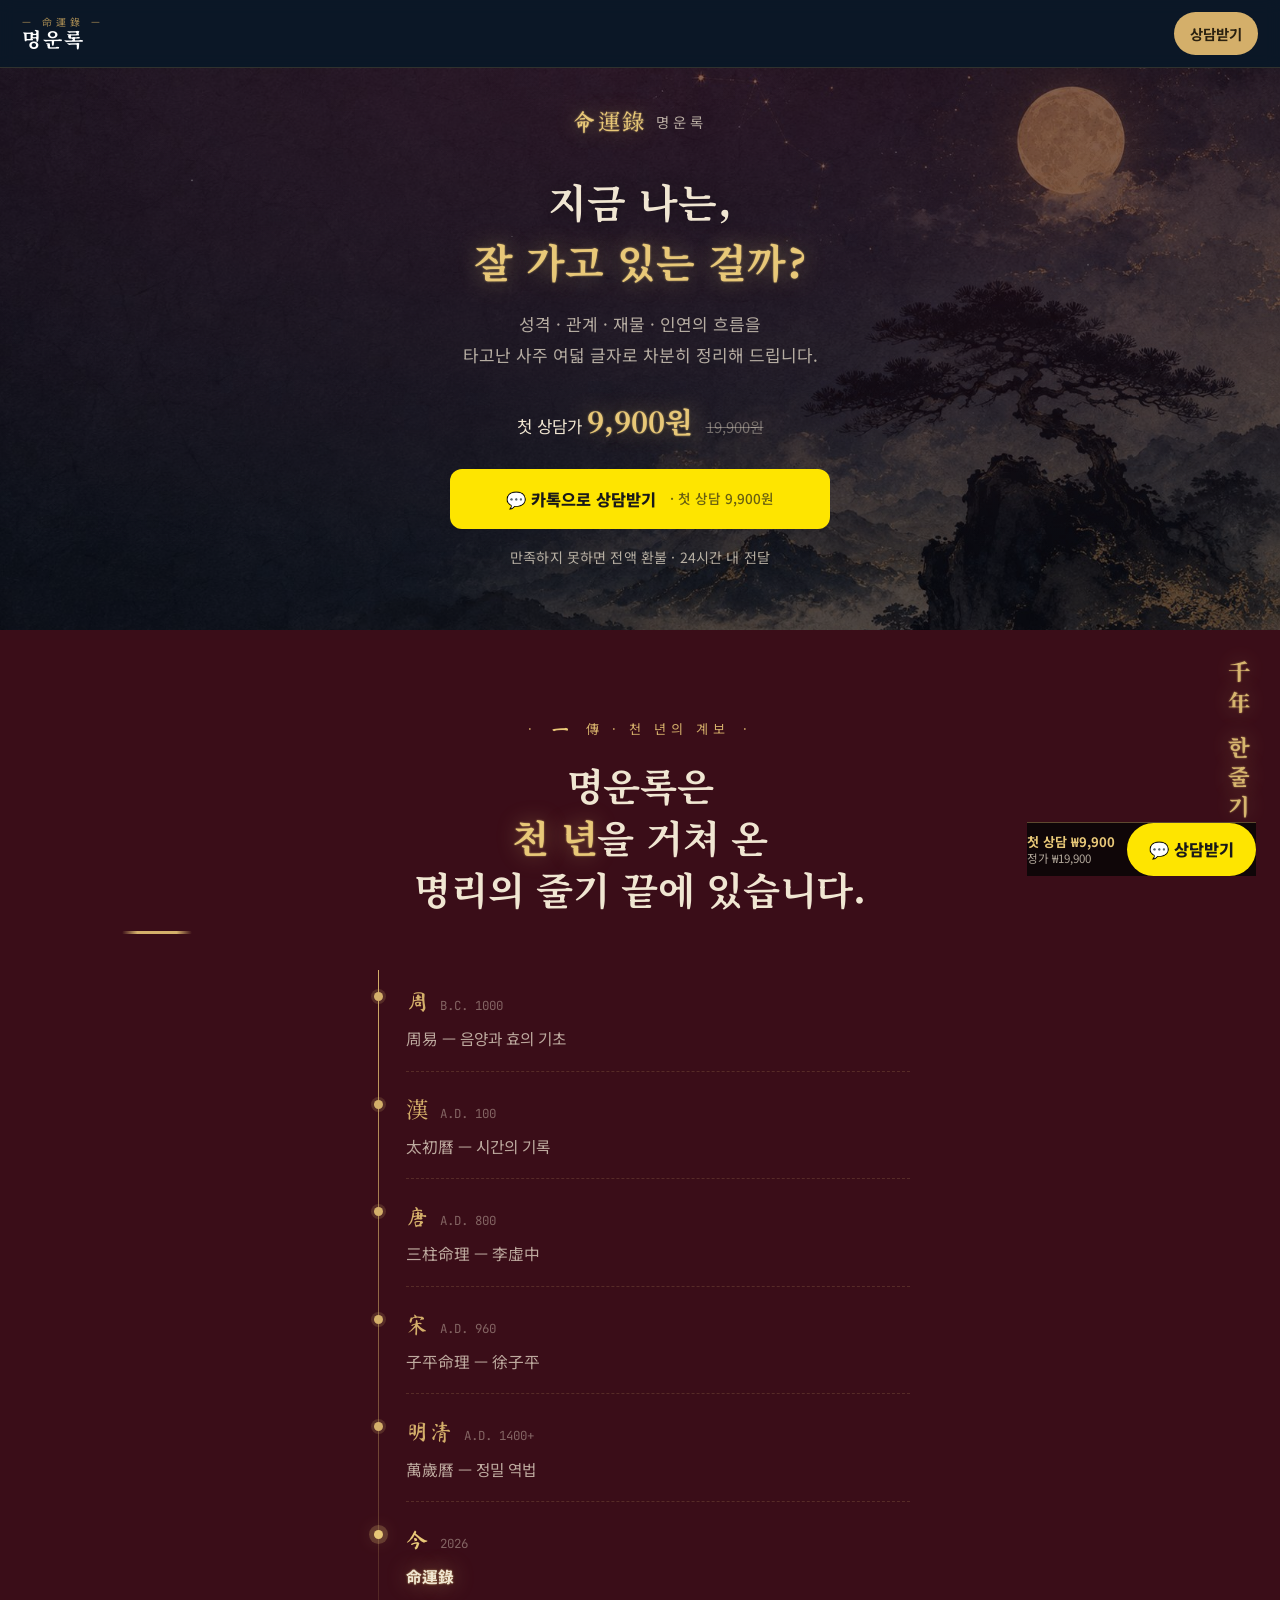
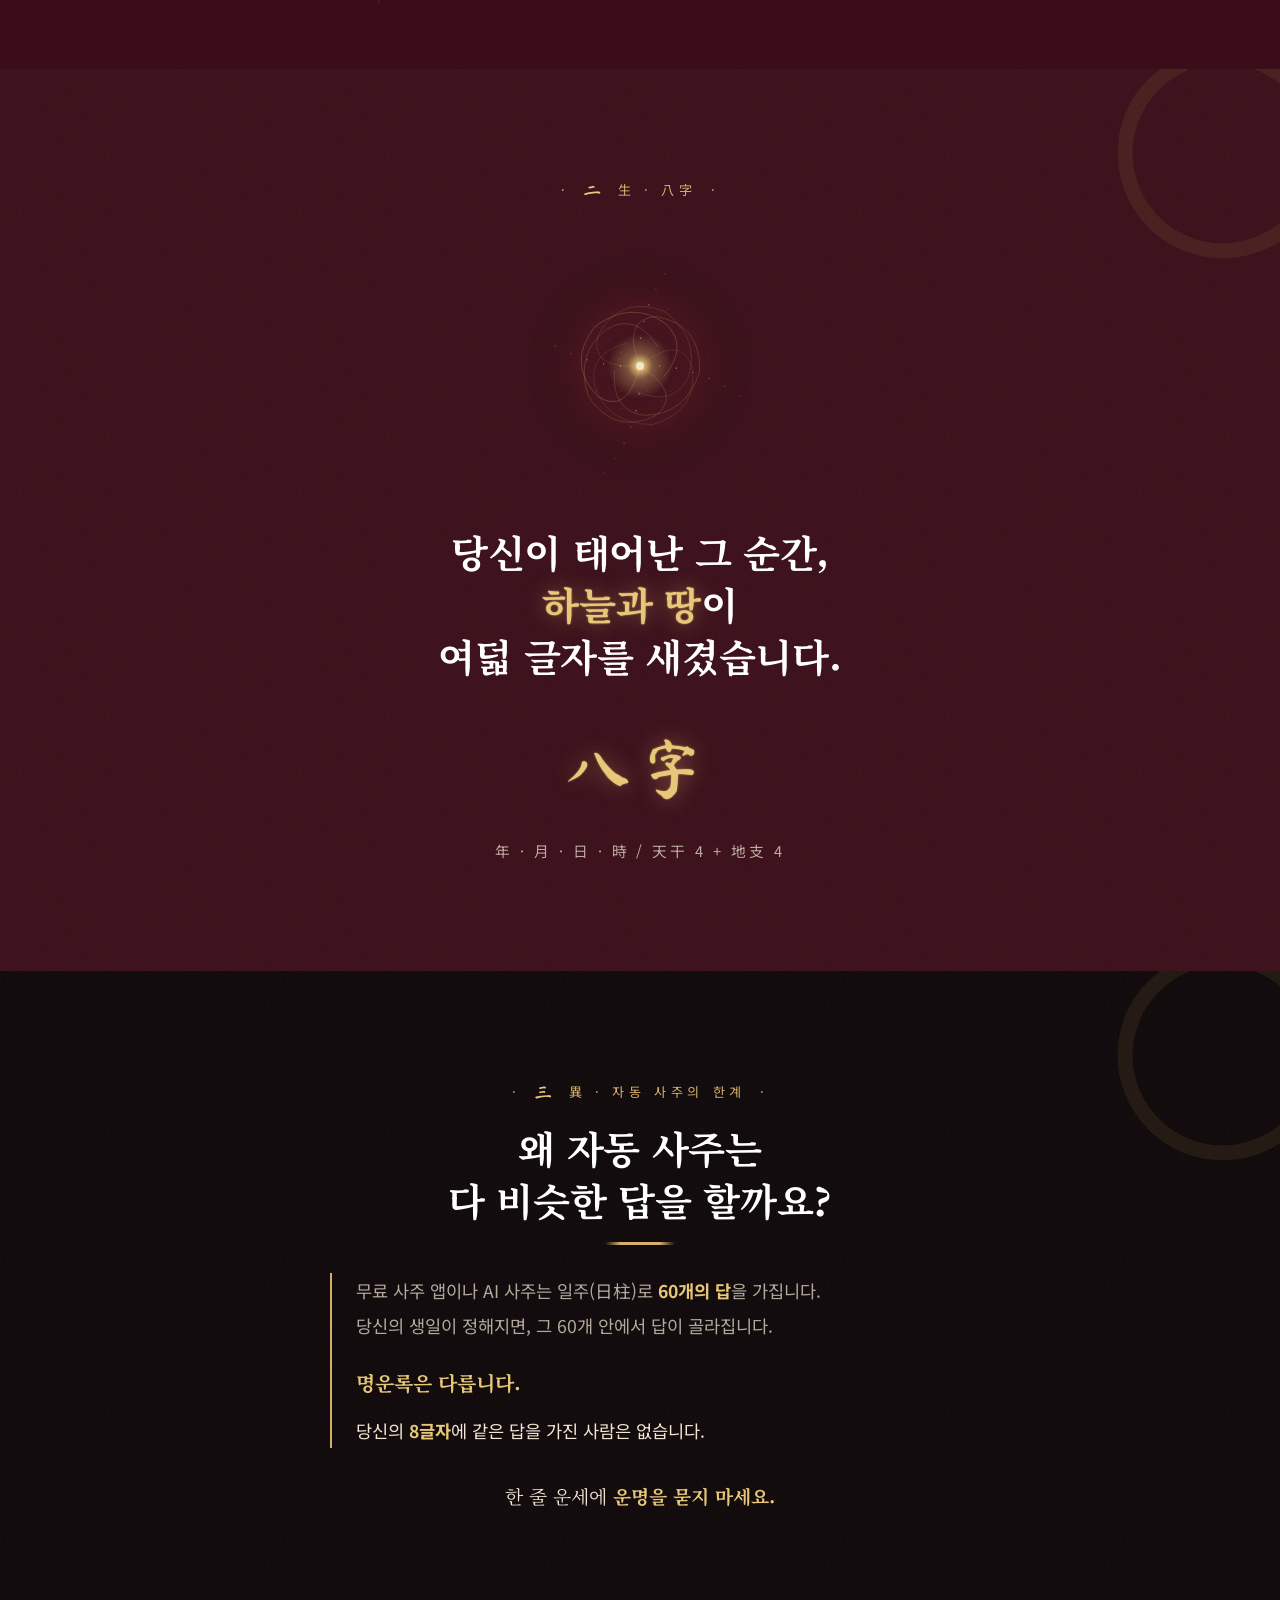
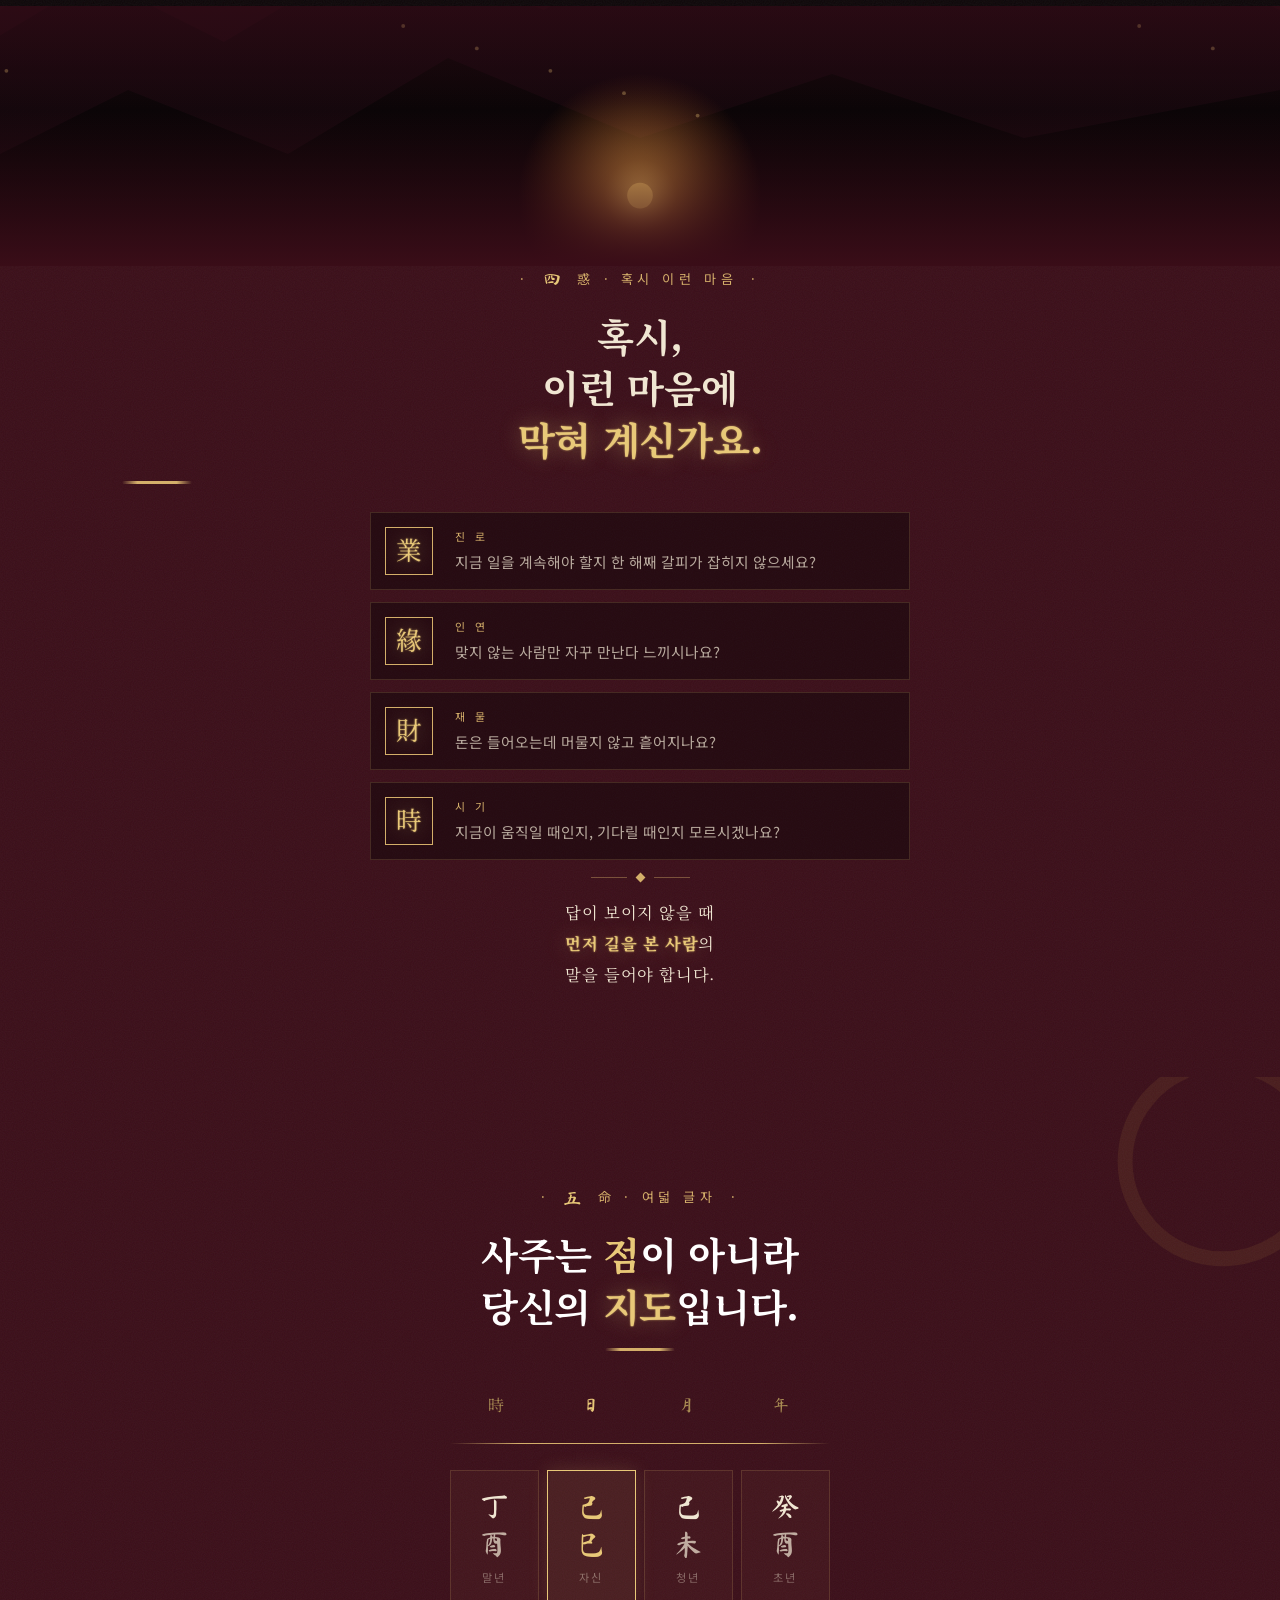
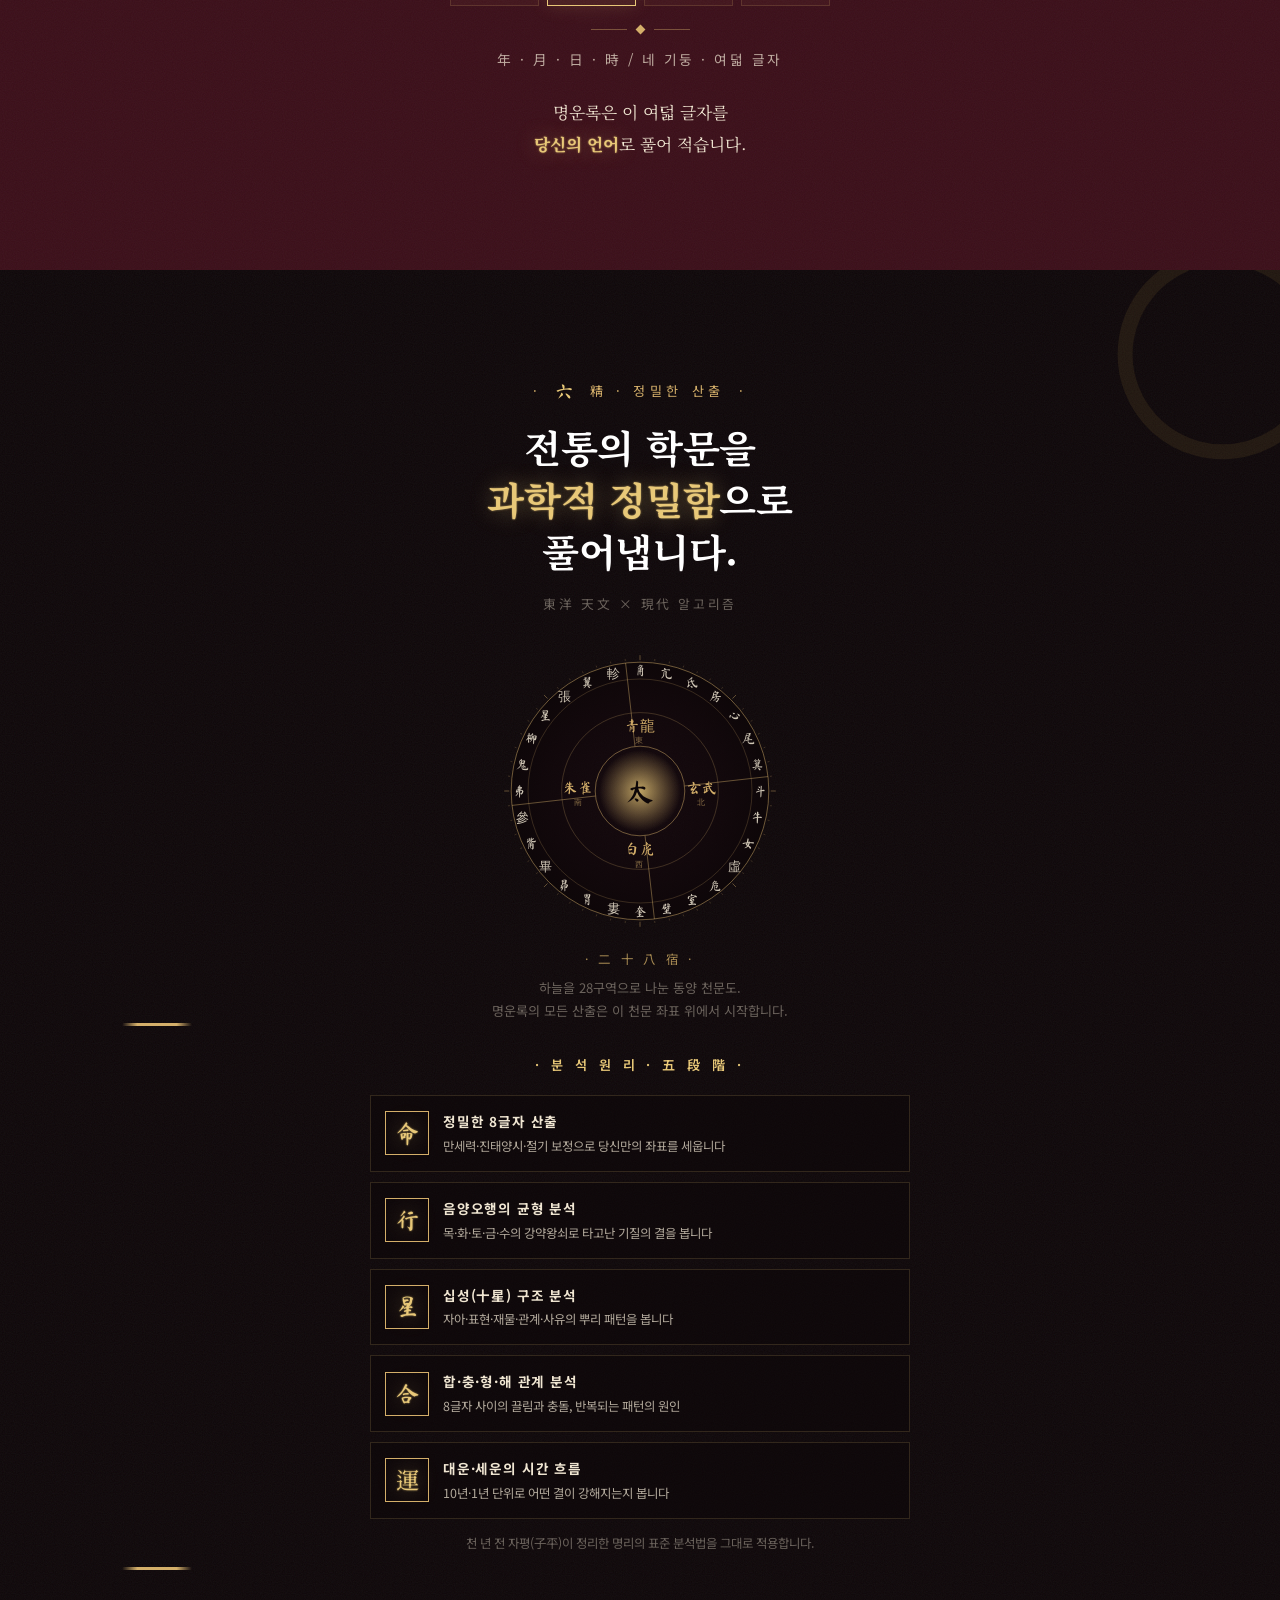
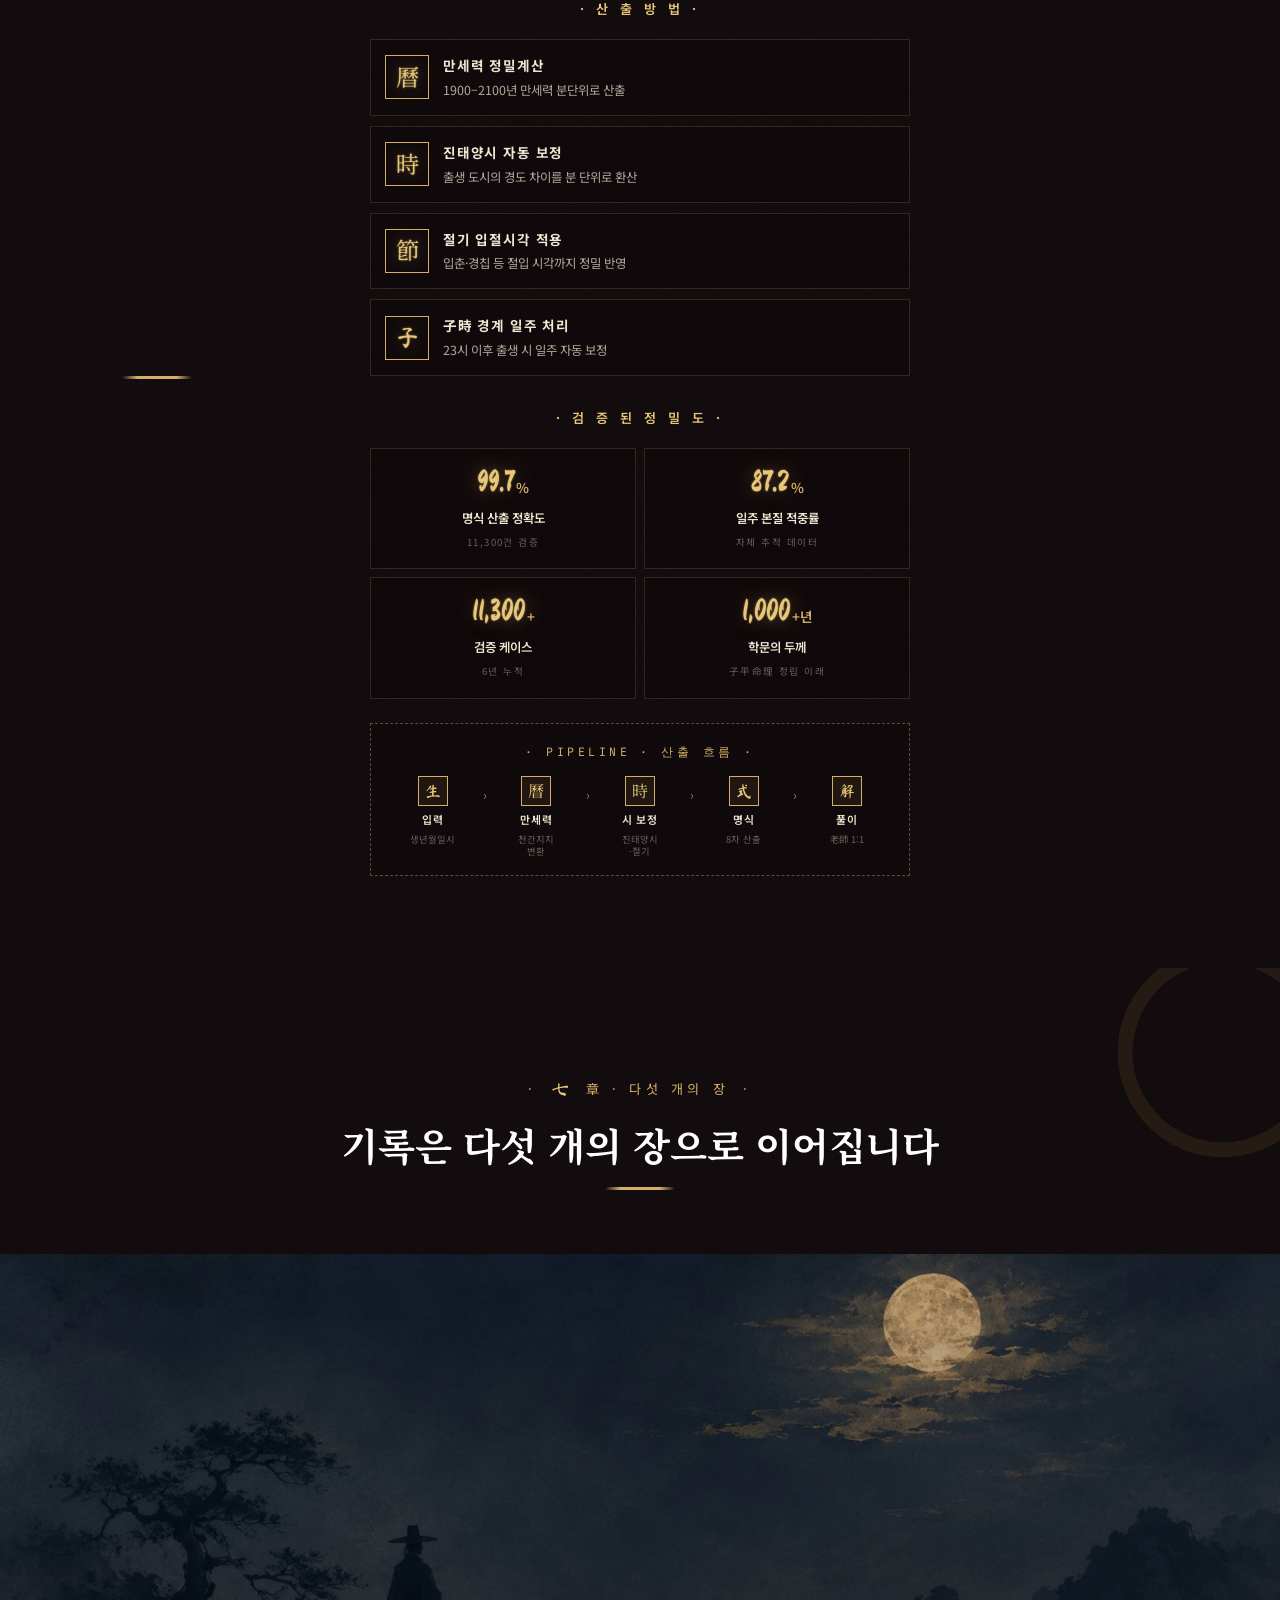
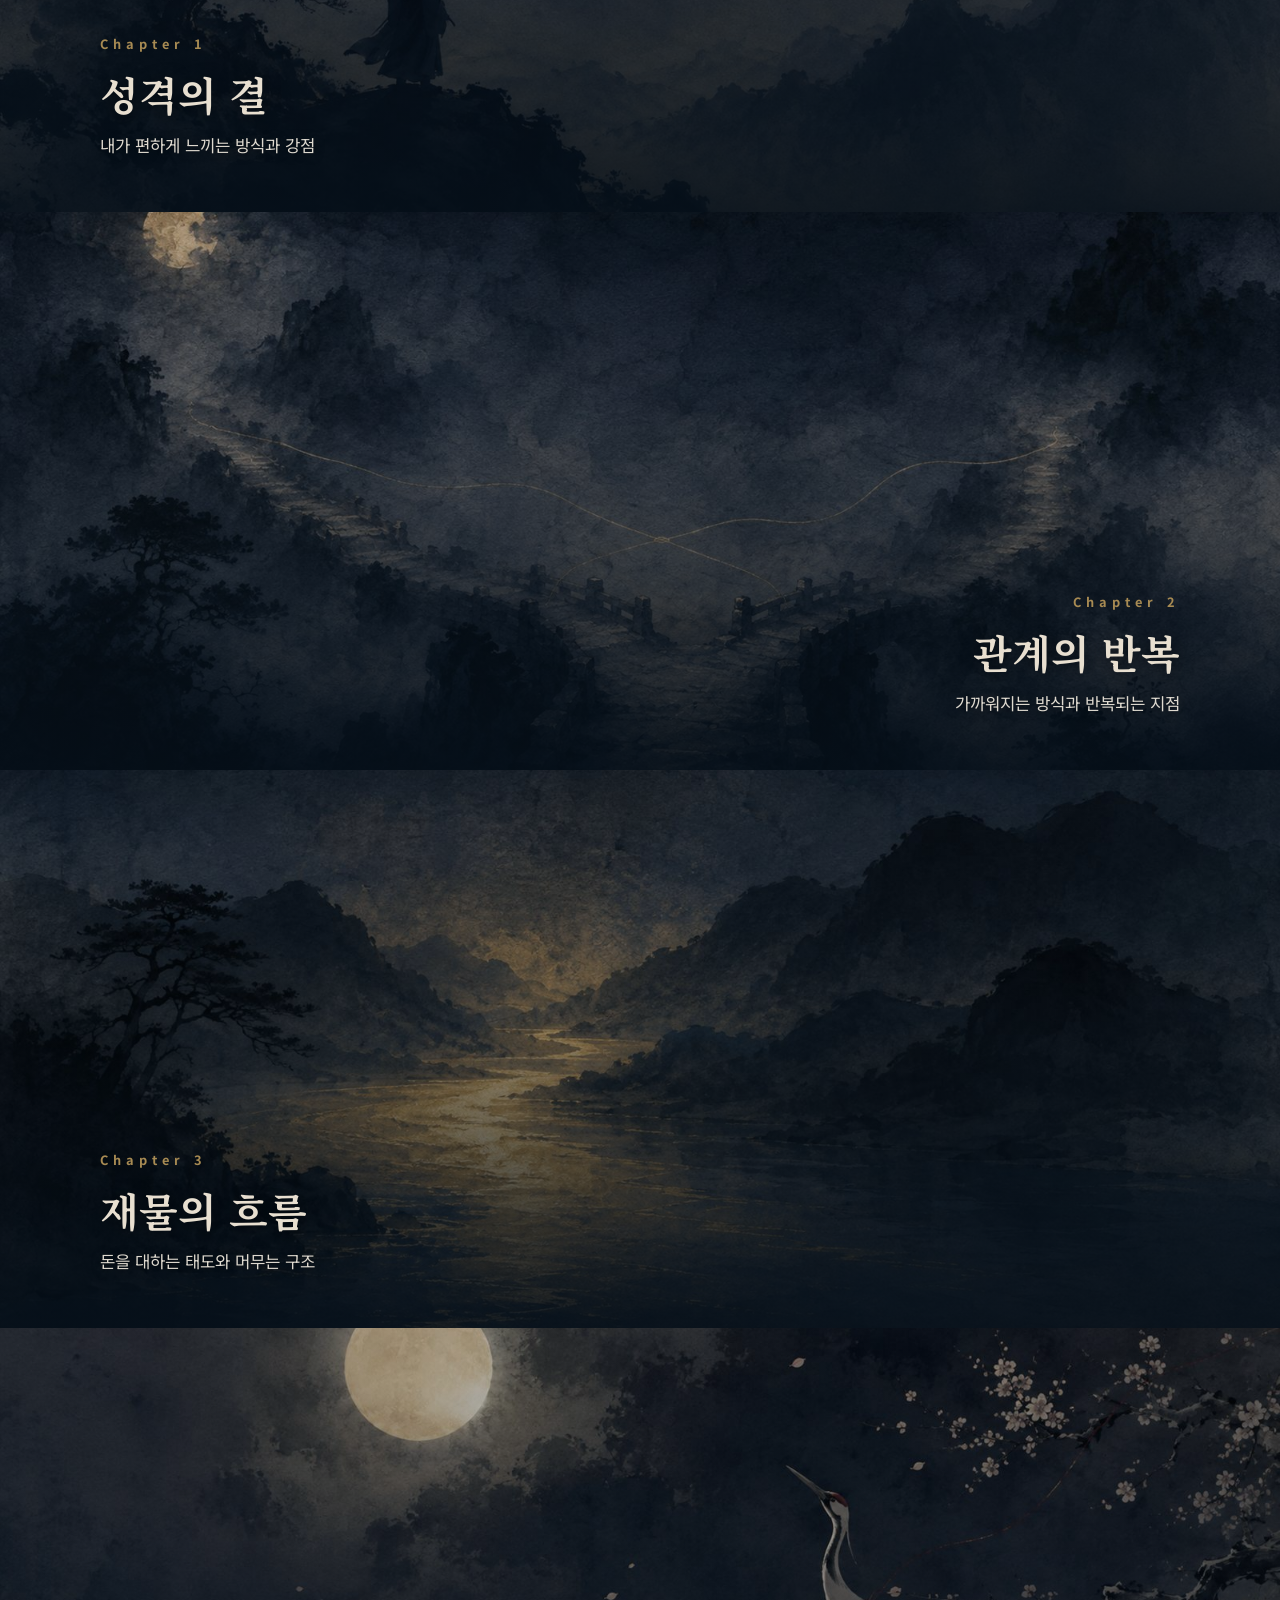
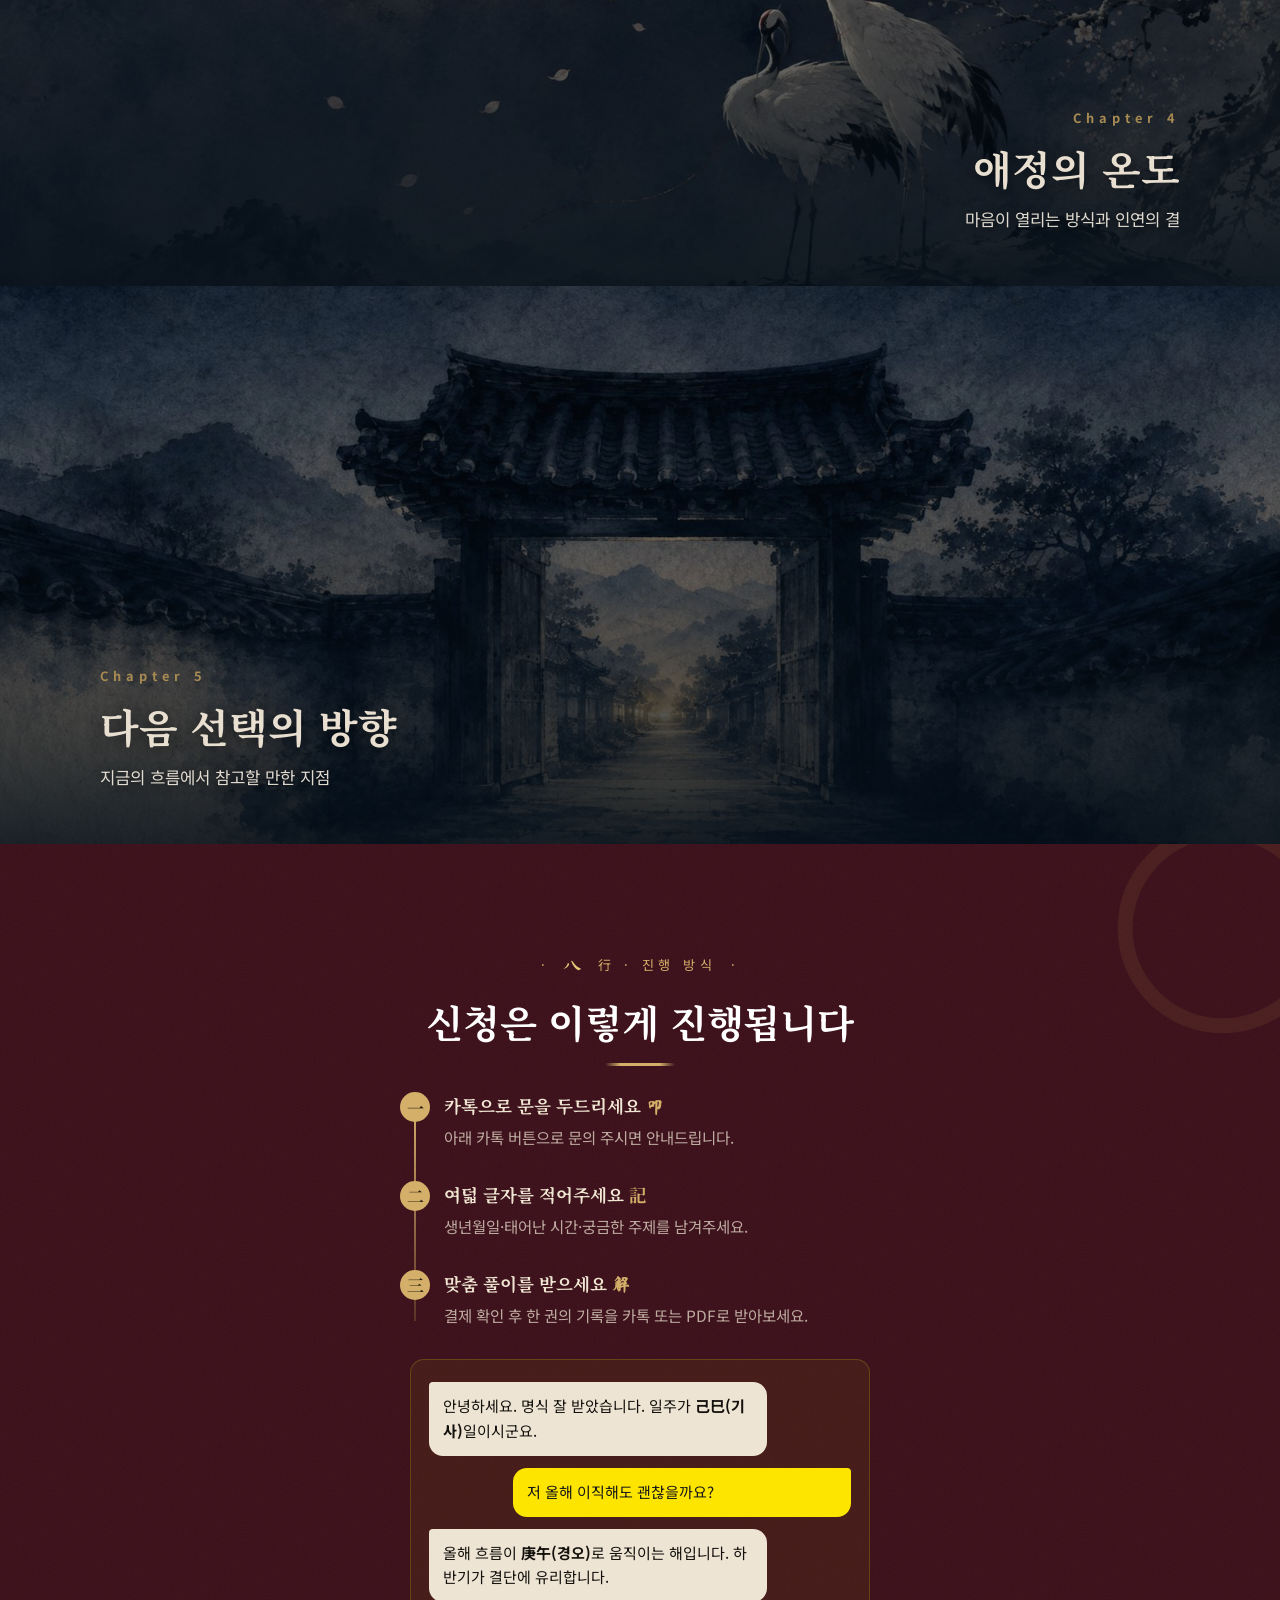
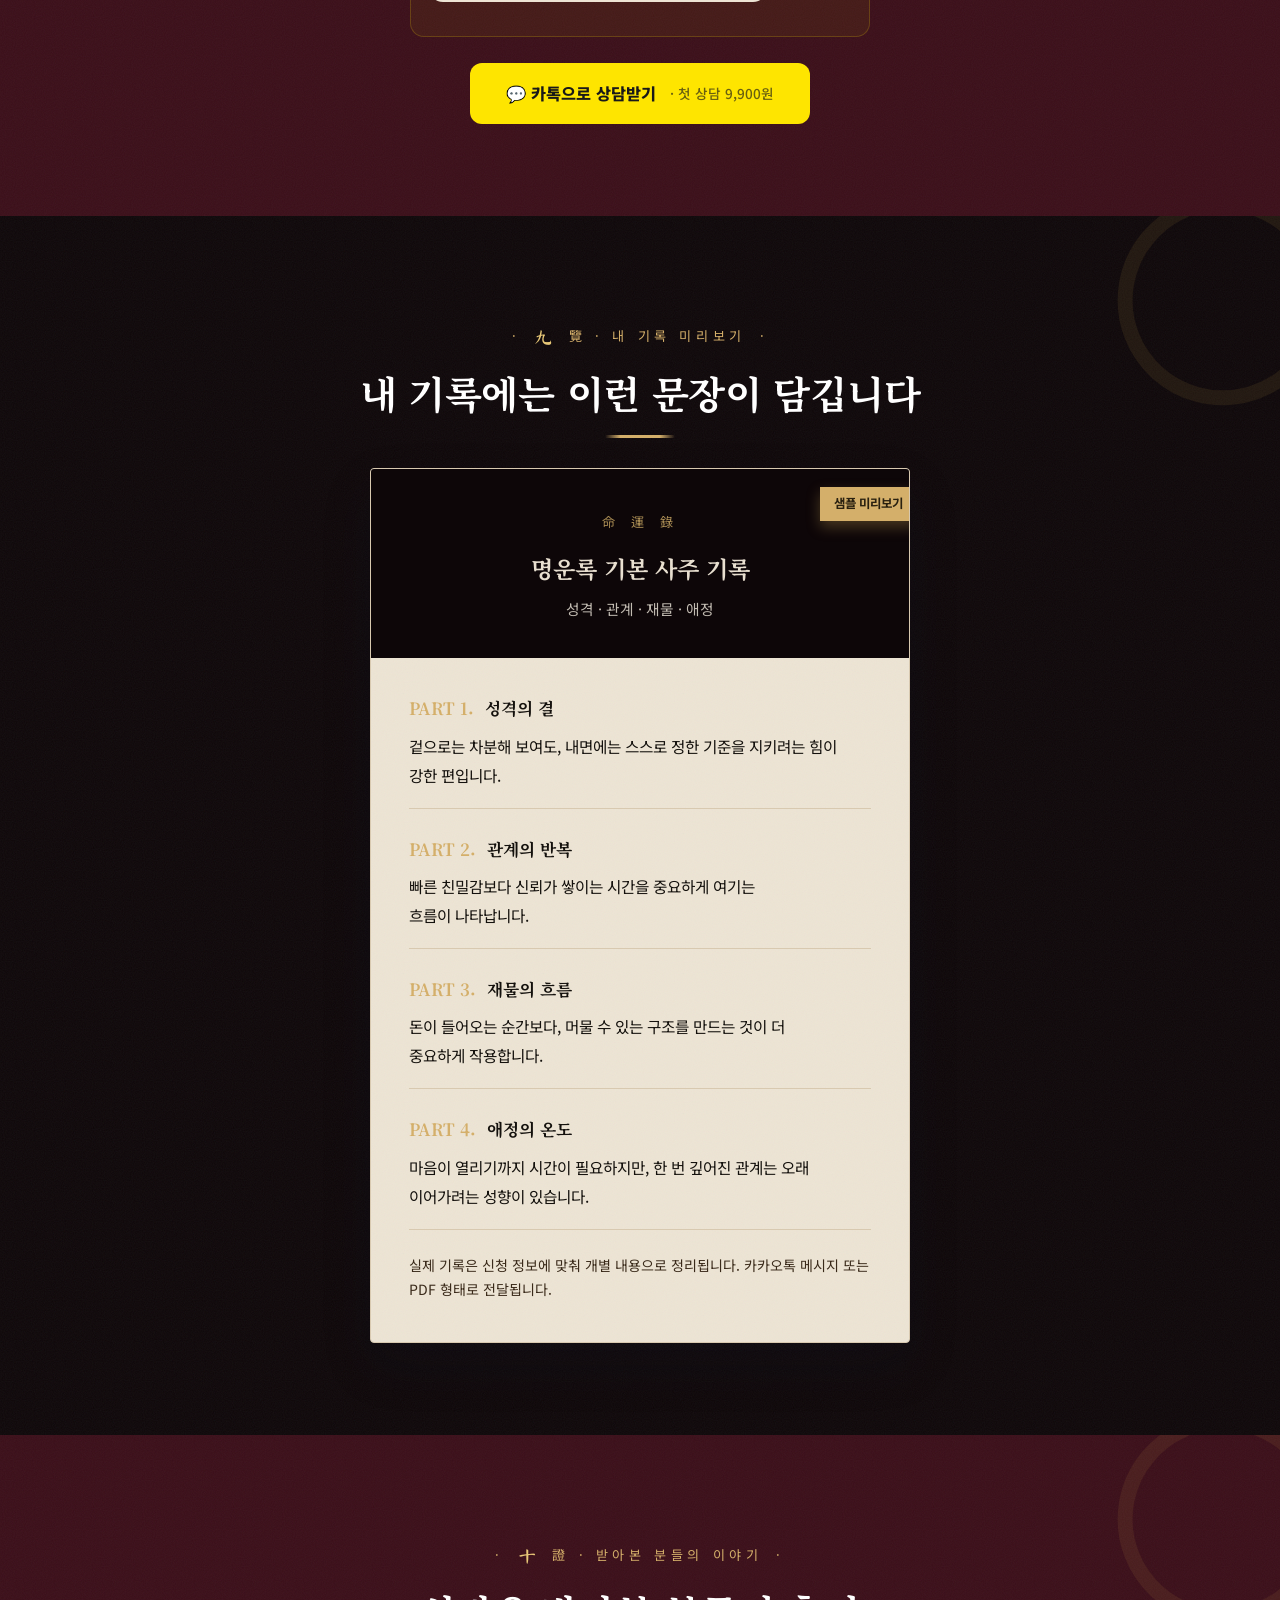
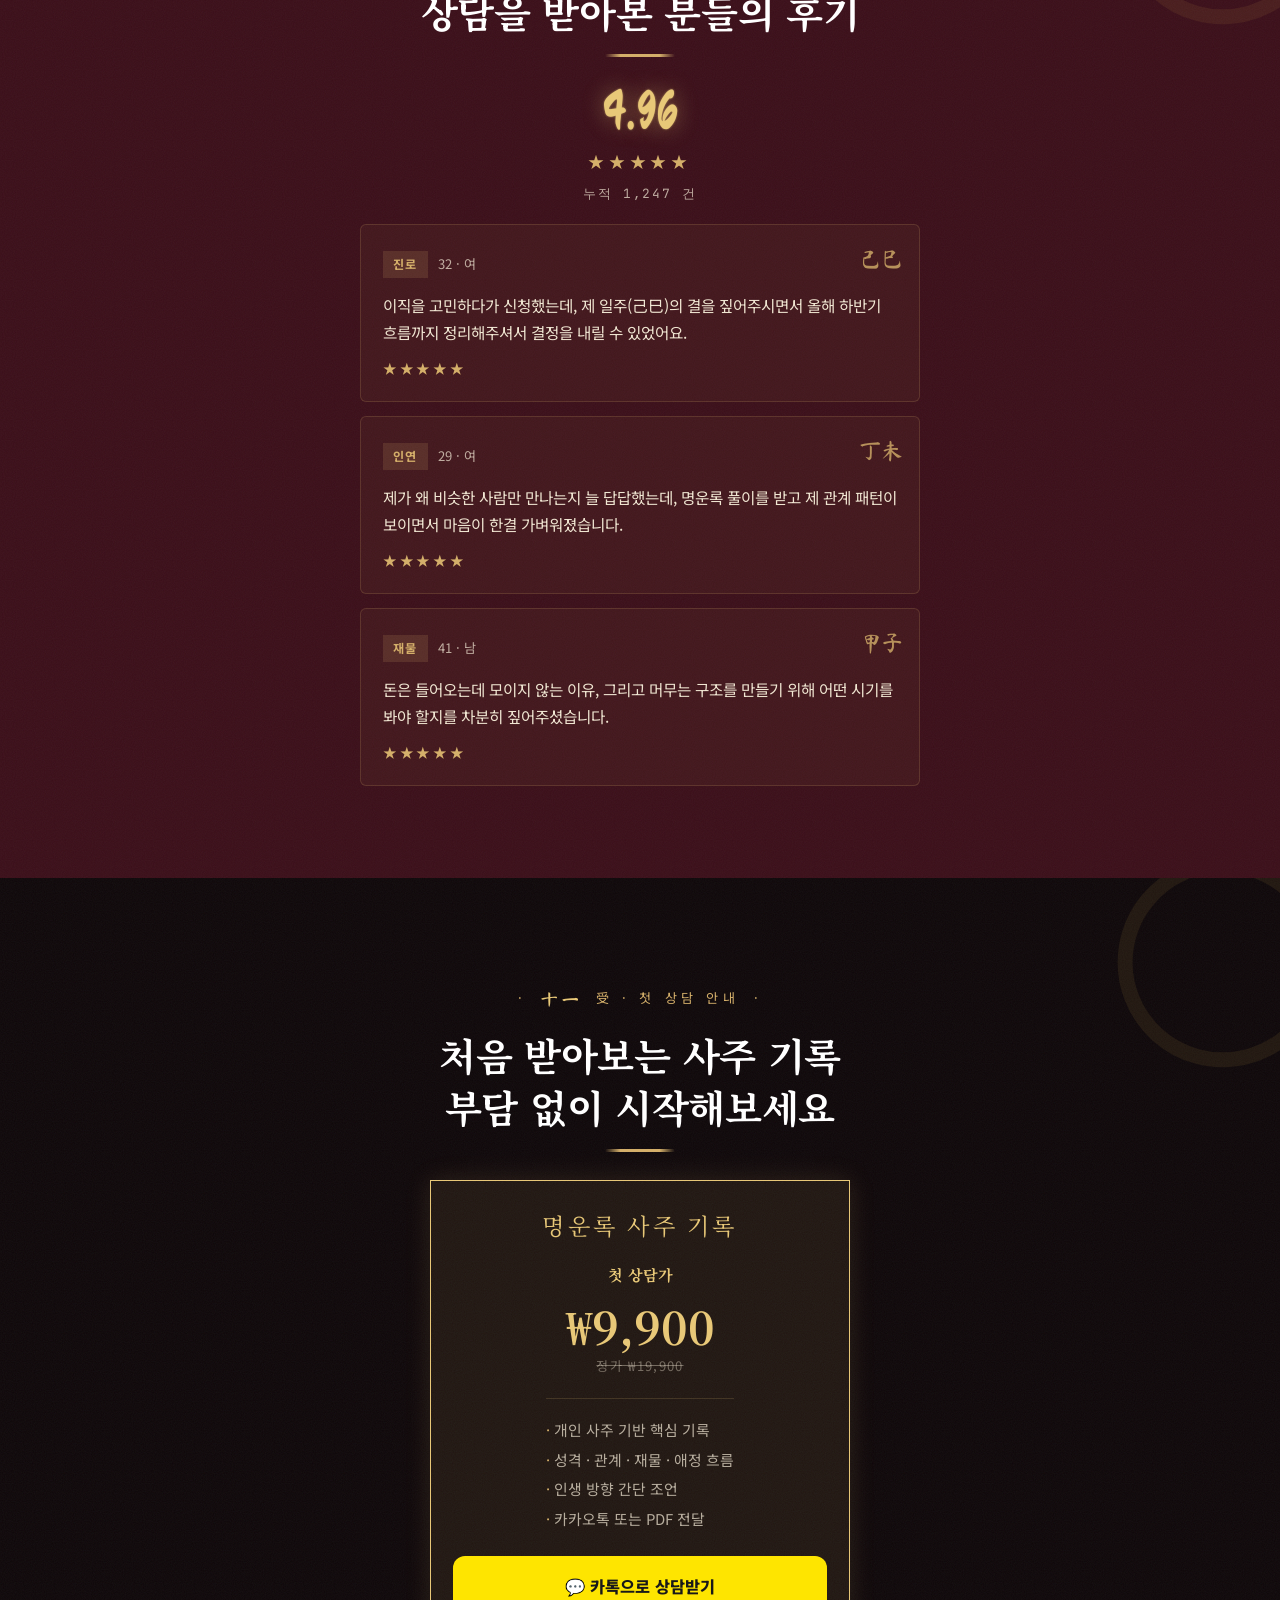
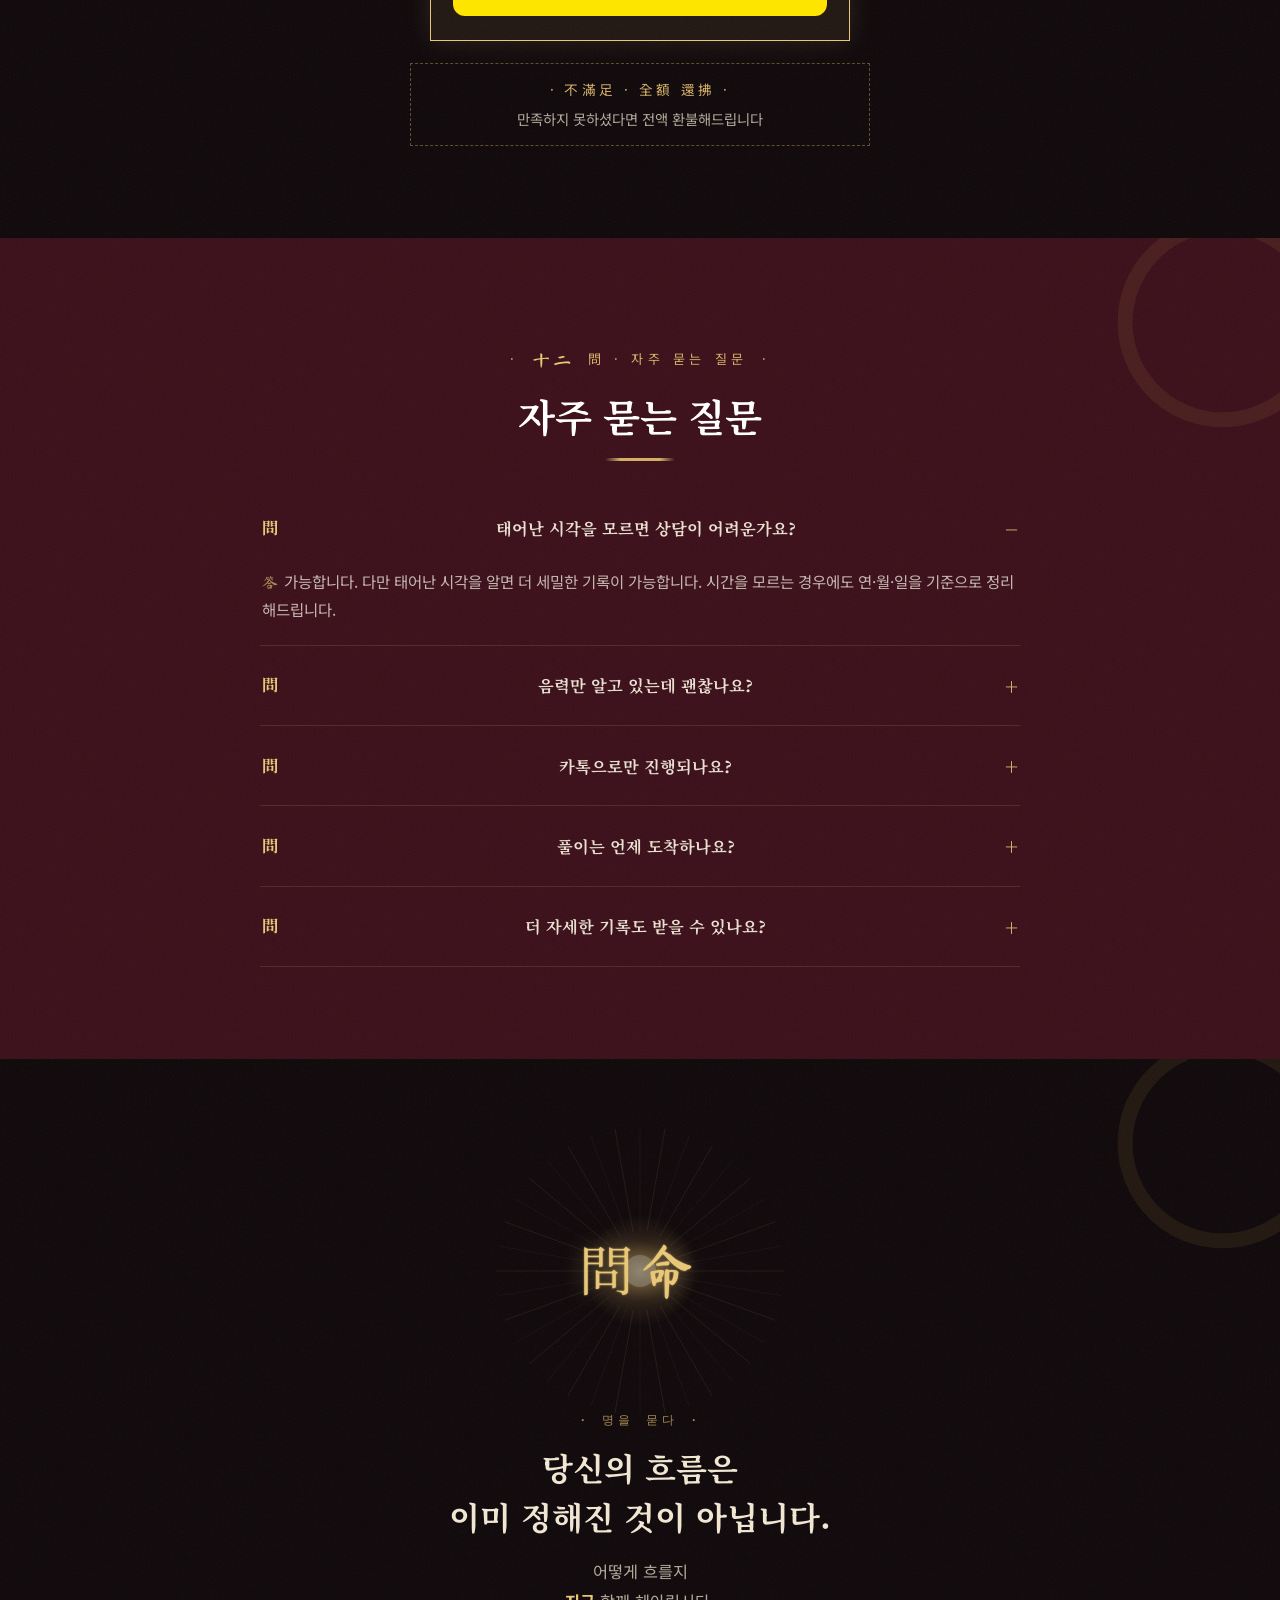
==== commit e997184a: "Route all CTAs straight to KakaoTalk (drop form), persuasion-only landing 폼(/apply) 마찰 제거 — 모든 CTA를 " ====
--- a/index.html
+++ b/index.html
@@ -44,7 +44,7 @@
       <span class="kr">— 命運錄 —</span>
       <span class="nm">명운록</span>
     </a>
-    <a href="/apply" class="head-cta">상담받기</a>
+    <a href="https://open.kakao.com/o/sgEYBxwi" data-kakao target="_blank" rel="noopener" class="head-cta">상담받기</a>
   </header>
 
   <!-- ===================== 01 HERO ===================== -->
@@ -75,9 +75,9 @@
         <span style="color:var(--bone-faint);text-decoration:line-through;font-size:.92rem;margin-left:8px;">19,900원</span>
       </p>
 
-      <!-- CTA: 폼 예고형 -->
-      <a class="btn-kakao-full" href="/apply" style="max-width:380px;margin:0 auto;">
-        1분 신청하고 카톡으로 받기
+      <!-- CTA: 카톡 직행 -->
+      <a class="btn-kakao-full" href="https://open.kakao.com/o/sgEYBxwi" data-kakao target="_blank" rel="noopener" style="max-width:380px;margin:0 auto;">
+        💬 카톡으로 상담받기 <span class="ksub">· 첫 상담 9,900원</span>
       </a>
 
       <!-- 신뢰 한 줄 -->
@@ -328,8 +328,8 @@
       </div>
 
       <div class="center" style="margin-top:26px;">
-        <a class="btn-kakao-full" href="/apply" style="max-width:340px;margin:0 auto;">
-          1분 신청하고 카톡으로 받기 <span class="ksub">· 첫 상담 9,900원</span>
+        <a class="btn-kakao-full" href="https://open.kakao.com/o/sgEYBxwi" data-kakao target="_blank" rel="noopener" style="max-width:340px;margin:0 auto;">
+          💬 카톡으로 상담받기 <span class="ksub">· 첫 상담 9,900원</span>
         </a>
       </div>
     </div>
@@ -422,7 +422,7 @@
           <li>인생 방향 간단 조언</li>
           <li>카카오톡 또는 PDF 전달</li>
         </ul>
-        <div style="margin-top:22px;"><a class="btn-kakao-full" href="/apply">💬 ₩9,900에 신청하기</a></div>
+        <div style="margin-top:22px;"><a class="btn-kakao-full" href="https://open.kakao.com/o/sgEYBxwi" data-kakao target="_blank" rel="noopener">💬 카톡으로 상담받기</a></div>
       </div>
       <div class="refund-box reveal" style="margin-top:22px;">
         <span class="head">· 不滿足 · 全額 還拂 ·</span>
@@ -478,8 +478,8 @@
       <p style="color:var(--bone-soft);font-size:1.02rem;line-height:1.85;margin:0 0 30px;">
         어떻게 흐를지<br /><strong style="color:var(--gold-bright);">지금</strong> 함께 헤아립시다.
       </p>
-      <a class="btn-kakao-full" href="/apply" style="max-width:360px;margin:0 auto;">
-        1분 신청하고 카톡으로 받기 <span class="ksub">· 첫 상담 9,900원</span>
+      <a class="btn-kakao-full" href="https://open.kakao.com/o/sgEYBxwi" data-kakao target="_blank" rel="noopener" style="max-width:360px;margin:0 auto;">
+        💬 카톡으로 상담받기 <span class="ksub">· 첫 상담 9,900원</span>
       </a>
       <p class="mono" style="margin:18px 0 0;color:var(--bone-faint);font-size:.74rem;letter-spacing:.35em;">· 24h 이내 답변 ·</p>
     </div>
@@ -501,7 +501,7 @@
       <span class="sct-hl">첫 상담 ₩9,900</span>
       <span class="sct-sub">정가 ₩19,900</span>
     </div>
-    <a href="/apply" class="btn-kakao-full" style="width:auto;padding:12px 22px;border-radius:999px;flex:0 0 auto;">
+    <a href="https://open.kakao.com/o/sgEYBxwi" data-kakao target="_blank" rel="noopener" class="btn-kakao-full" style="width:auto;padding:12px 22px;border-radius:999px;flex:0 0 auto;">
       💬 상담받기
     </a>
   </div>
